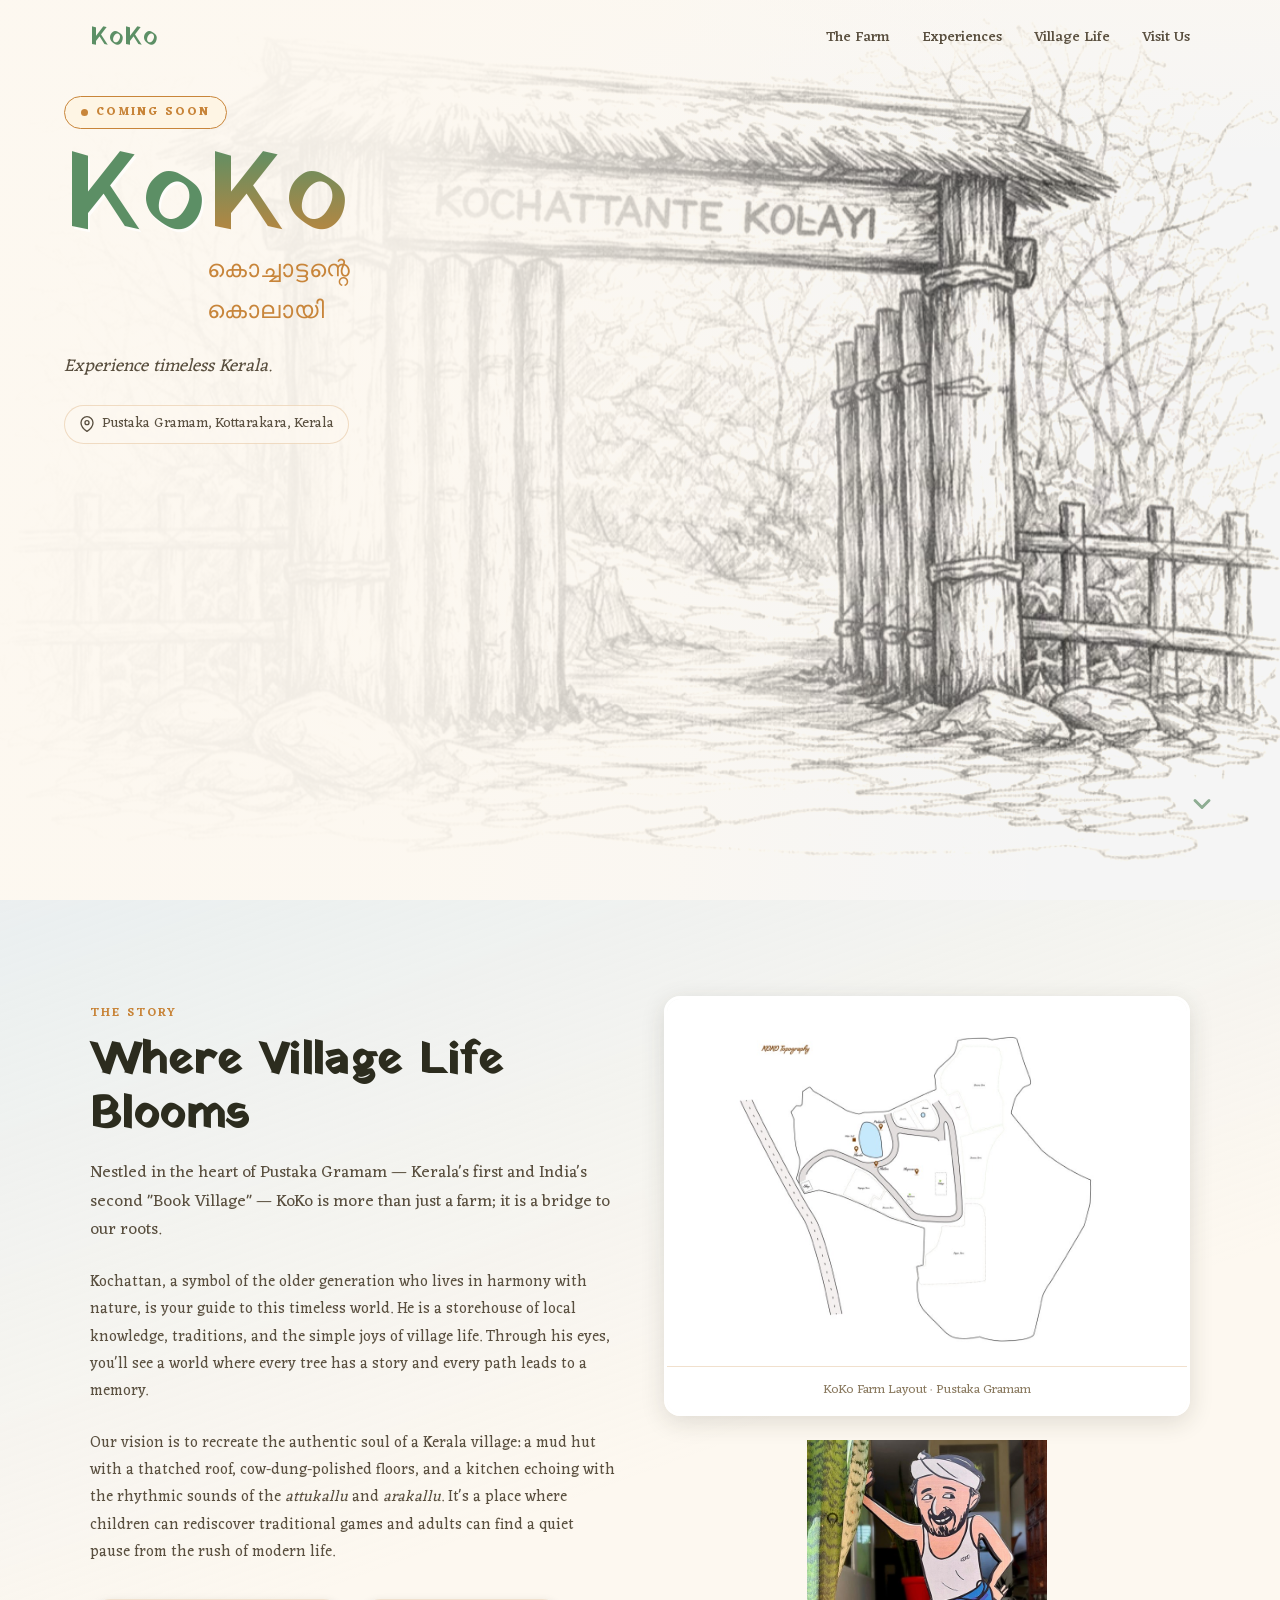
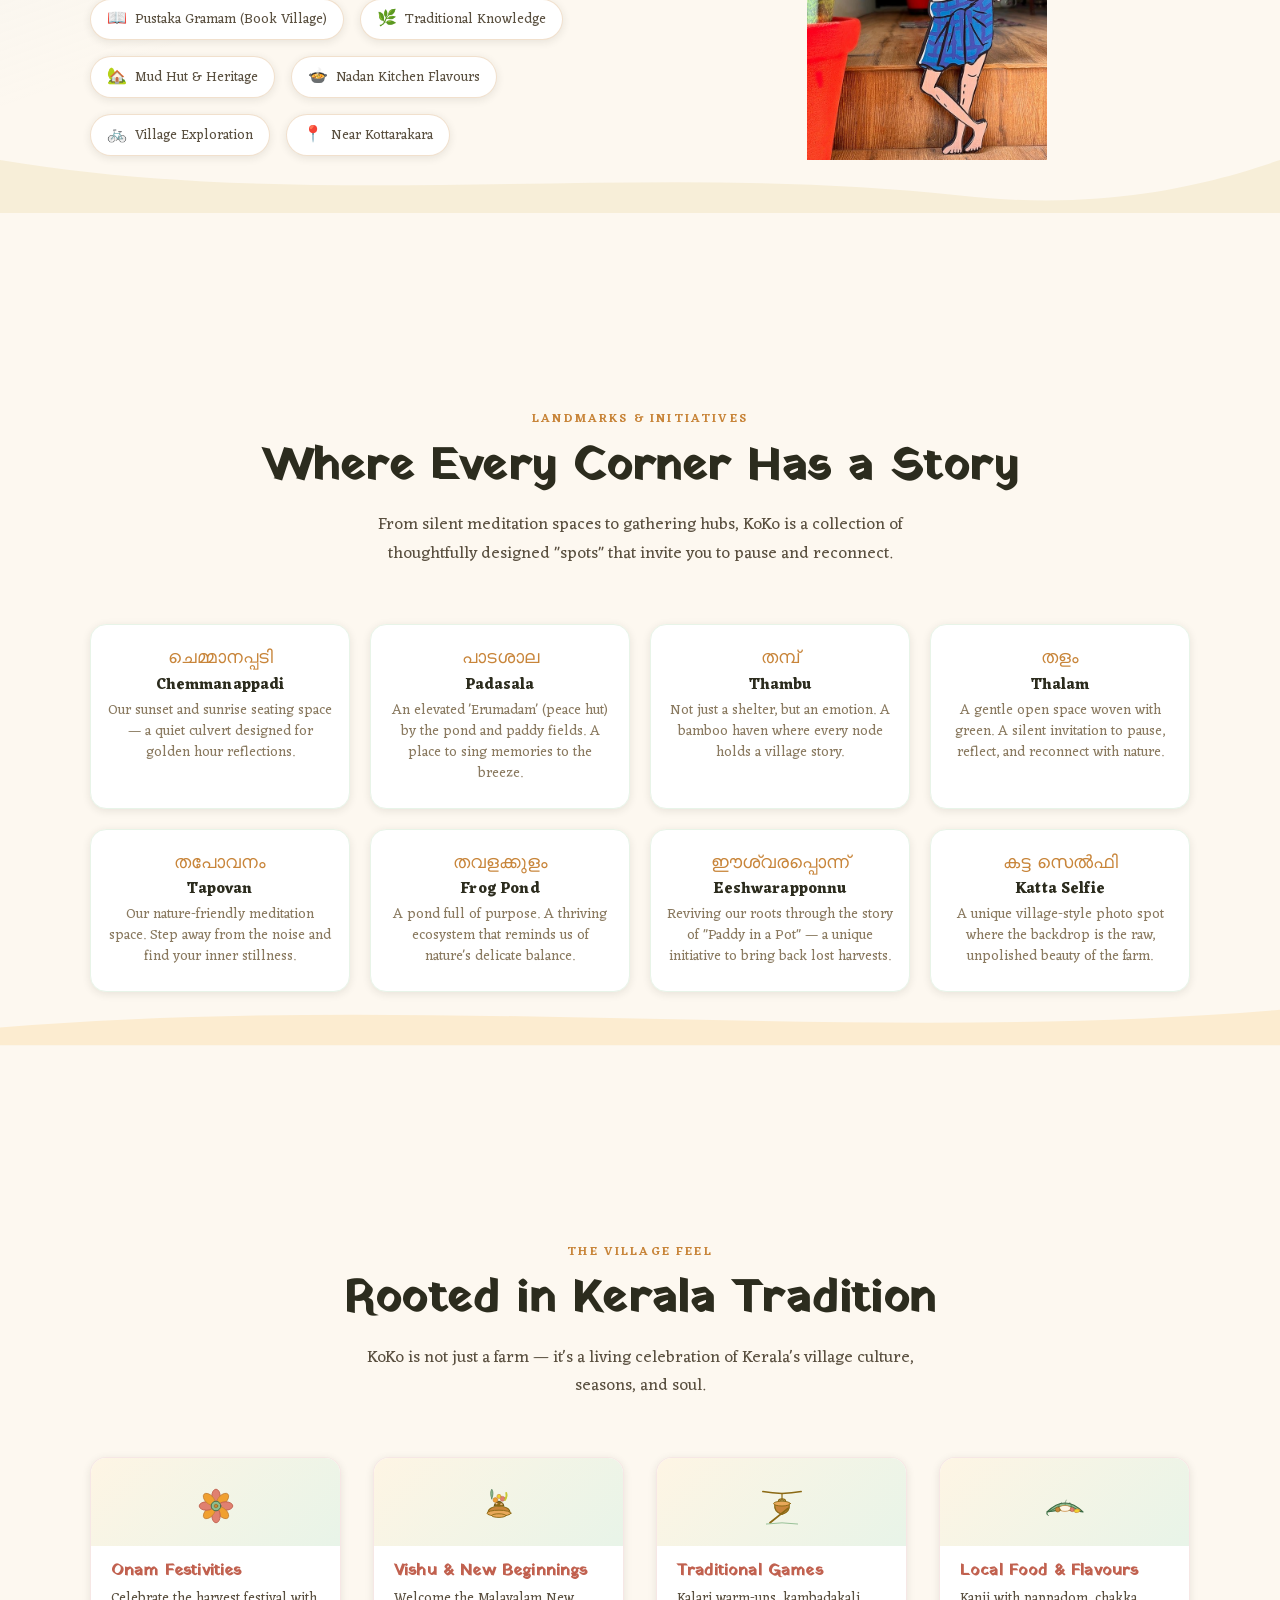
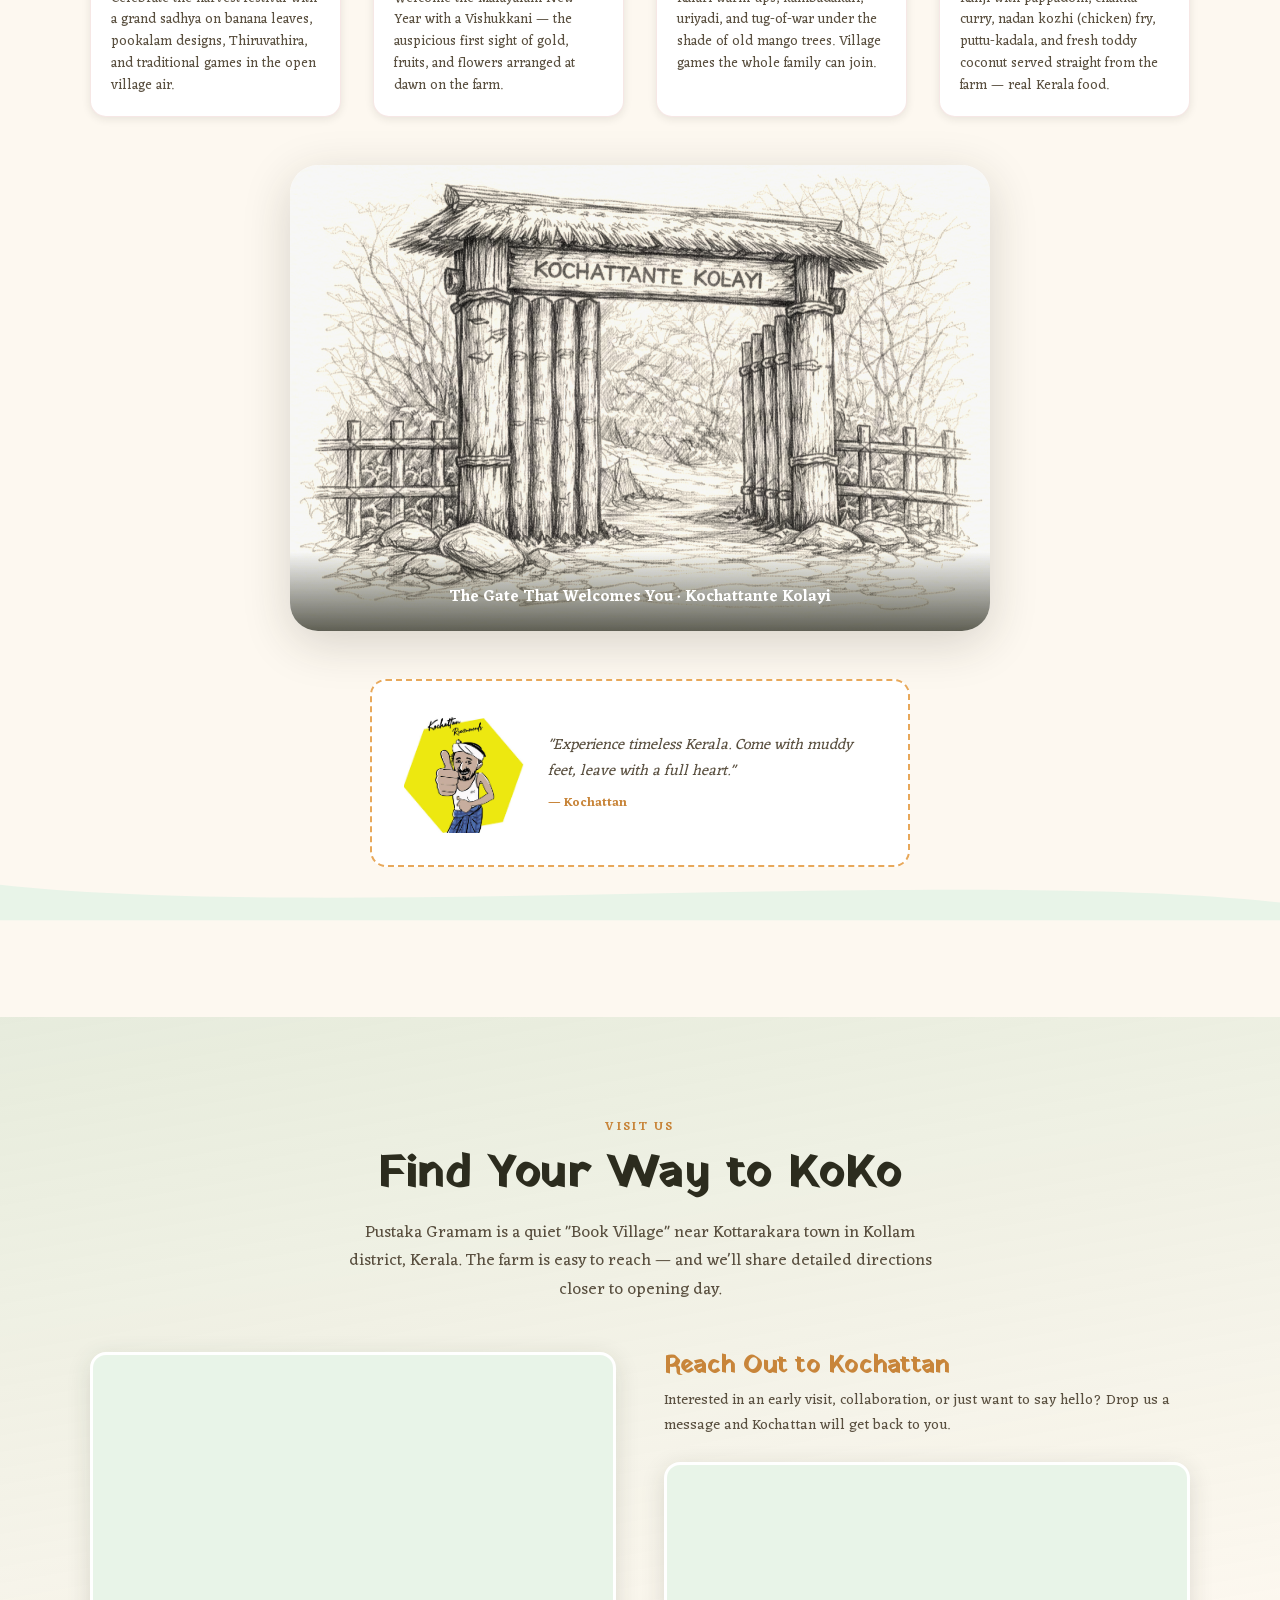
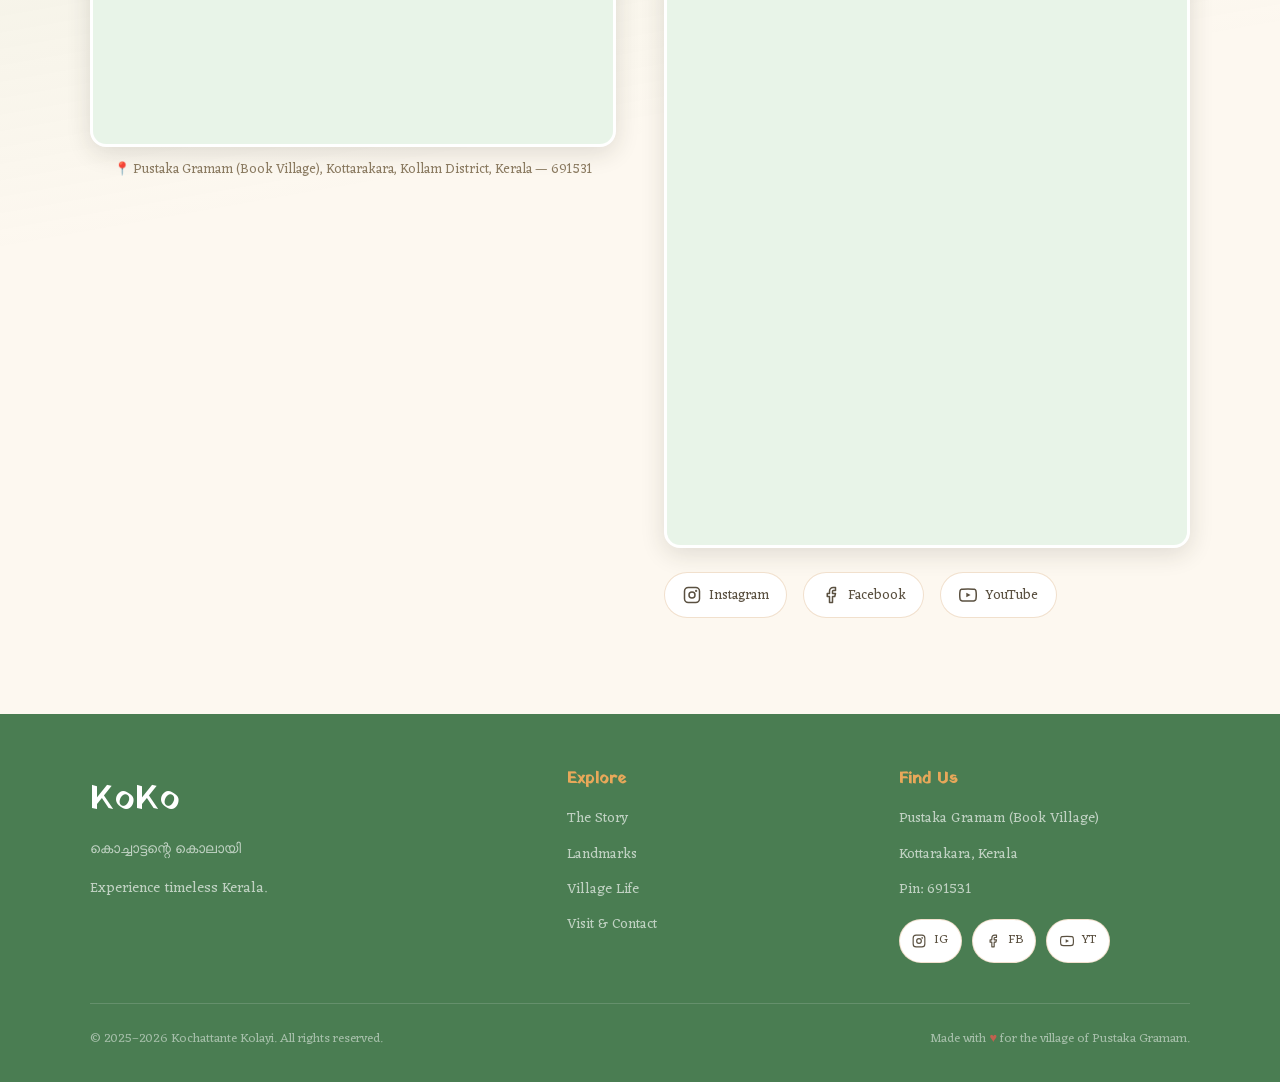
==== index.html @ 9eb01568 "Update site content with new landmarks and storytelling - Add specific 'Spots' section (Chemmanappad" ====
<!DOCTYPE html>
<!--
  ╔══════════════════════════════════════════════════════════════╗
  ║   KOCHATTANTE KOLAYI (KoKo) — Static Website                ║
  ║   Pustaka Gramam, Kottarakara, Kerala                        ║
  ╠══════════════════════════════════════════════════════════════╣
  ║   FREE HOSTING OPTIONS                                       ║
  ║                                                              ║
  ║   1. GitHub Pages (Recommended for static sites)            ║
  ║      → Push to a repo, enable Pages in Settings             ║
  ║      → yourname.github.io/koko                              ║
  ║      → https://pages.github.com                             ║
  ║                                                              ║
  ║   2. Cloudflare Pages (Fastest CDN globally, generous free) ║
  ║      → Drag & drop or connect GitHub repo                   ║
  ║      → https://pages.cloudflare.com                         ║
  ║                                                              ║
  ║   3. Netlify (Easiest drag-and-drop deploy)                  ║
  ║      → Drop folder at app.netlify.com/drop                  ║
  ║      → https://netlify.com                                   ║
  ║                                                              ║
  ║   4. Zoho Sites (No-code management, good for non-tech)     ║
  ║      → https://www.zoho.com/sites                           ║
  ╚══════════════════════════════════════════════════════════════╝
-->
<html lang="en-IN">
<head>
  <meta charset="UTF-8" />
  <meta name="viewport" content="width=device-width, initial-scale=1.0" />
  <meta name="description" content="Experience authentic Kerala village life at KoKo farm in Pustaka Gramam near Kottarakara. Farm-to-table cooking, spice garden tours, cycling trails & cultural evenings. Visit us!" />
  <meta name="keywords" content="KoKo, Kochattante Kolayi, agri-tourism, Kerala, Kottarakara, Pustaka Gramam, village experience, farm tourism" />
  <meta property="og:title" content="KoKo — Kochattante Kolayi | Coming Soon" />
  <meta property="og:description" content="A Kerala village agri-tourism experience opening in Pustaka Gramam, Kottarakara. Where village life blooms." />
  <meta property="og:image" content="https://kochattan.in/img/kochattan-thumpsup.jpeg" />
  <meta property="og:type" content="website" />
  <meta property="og:url" content="https://kochattan.in/" />
  <meta property="og:locale" content="en_IN" />
  <meta property="og:site_name" content="KoKo — Kochattante Kolayi" />
  <meta name="robots" content="index, follow" />
  <meta name="theme-color" content="#3d6b45" />
  <link rel="canonical" href="https://kochattan.in/" />
  <meta name="twitter:card" content="summary_large_image" />
  <meta name="twitter:title" content="KoKo — Kochattante Kolayi | Coming Soon" />
  <meta name="twitter:description" content="A Kerala village agri-tourism experience opening in Pustaka Gramam, Kottarakara. Where village life blooms." />
  <meta name="twitter:image" content="https://kochattan.in/img/kochattan-thumpsup.jpeg" />
  <title>KoKo — Kerala Agritourism & Farm Stay near Kottarakara</title>
  <link rel="stylesheet" href="./css/style.css" />
  <!-- Preload hero background (LCP image) -->
  <link rel="preload" as="image" href="./img/KoKo-entrace.jpeg" fetchpriority="high" />
  <!-- Preconnect for GA4 (early connection to analytics host) -->
  <link rel="preconnect" href="https://www.googletagmanager.com" />
  <link rel="preconnect" href="https://www.google-analytics.com" />
  <!-- DNS prefetch for Google embeds (loaded lazily below fold) -->
  <link rel="dns-prefetch" href="https://www.google.com" />
  <link rel="dns-prefetch" href="https://docs.google.com" />
  <!-- Inline SVG favicon -->
  <link rel="icon" href="data:image/svg+xml,<svg xmlns='http://www.w3.org/2000/svg' viewBox='0 0 100 100'><rect width='100' height='100' rx='20' fill='%233d6b45'/><text y='.9em' font-size='72' x='10' fill='%23fdf8f0' font-family='serif' font-weight='bold'>K</text></svg>" />
  <!-- JSON-LD Structured Data -->
  <script type="application/ld+json">
  {
    "@context": "https://schema.org",
    "@type": "TouristAttraction",
    "name": "KoKo — Kochattante Kolayi",
    "description": "An agri-tourism experience in Pustaka Gramam, near Kottarakara, Kerala. Village walks, farm-to-table cooking, craft workshops, nature trails and seasonal harvests.",
    "url": "https://kochattan.in/",
    "image": "https://kochattan.in/img/kochattan-thumpsup.jpeg",
    "address": {
      "@type": "PostalAddress",
      "addressLocality": "Pustaka Gramam, Kottarakara",
      "addressRegion": "Kerala",
      "postalCode": "691531",
      "addressCountry": "IN"
    },
    "geo": {
      "@type": "GeoCoordinates",
      "latitude": 9.0059,
      "longitude": 76.8582
    },
    "sameAs": [
      "https://www.instagram.com/kochattantekolayi/",
      "https://www.facebook.com/people/Kochattante-Kolayi/61561597810094/",
      "https://www.youtube.com/@kochattantekolayi"
    ]
  }
  </script>
  <!--
    Google Analytics (GA4)
    To activate:
    1. Go to https://analytics.google.com → create account + property for kochattan.in
    2. Admin → Data Streams → Web → copy your Measurement ID (starts with G-)
    3. Replace G-L2GMT0NZ9S below with your actual Measurement ID
  -->
  <script async src="https://www.googletagmanager.com/gtag/js?id=G-L2GMT0NZ9S"></script>
  <script>
    window.dataLayer = window.dataLayer || [];
    function gtag(){dataLayer.push(arguments);}
    gtag('js', new Date());
    gtag('config', 'G-L2GMT0NZ9S');
  </script>
</head>
<body>

  <div id="page-bg" aria-hidden="true"></div>

  <!-- ══════════════════════════════════════════
       NAVIGATION
  ══════════════════════════════════════════ -->
  <nav class="site-nav" id="site-nav" aria-label="Main navigation">
    <div class="container nav-inner">
      <a href="#hero" class="nav-logo" aria-label="KoKo Home">KoKo</a>
      <ul class="nav-links" id="nav-links" role="list">
        <li><a href="#about">The Farm</a></li>
        <li><a href="#expect">Experiences</a></li>
        <li><a href="#village">Village Life</a></li>
        <li><a href="#location">Visit Us</a></li>
      </ul>
      <button class="nav-hamburger" id="nav-hamburger" aria-label="Open navigation menu" aria-expanded="false" aria-controls="nav-links">
        <span></span><span></span><span></span>
      </button>
    </div>
  </nav>

  <main>

  <!-- ══════════════════════════════════════════
       1. HERO
  ══════════════════════════════════════════ -->
  <section class="hero" id="hero" data-bg="#fdf8f0" aria-label="Hero">

    <!-- Full-bleed gate background -->
    <div class="hero-gate-bg" role="presentation" aria-hidden="true"></div>

    <!-- Left-side cream wash — text zone -->
    <div class="hero-vignette" role="presentation" aria-hidden="true"></div>

    <!-- Text overlay — top-left -->
    <div class="hero-overlay-content">
      <div class="hero-badge">
        <span class="hero-badge-dot" aria-hidden="true"></span>
        Coming Soon
      </div>
      <!-- Typographic lockup: "Ko" | "Ko" stacked above "Kochattante Kolayi" -->
      <h1 class="sr-only">KoKo — Kochattante Kolayi</h1>
      <div class="hero-koko-lockup" aria-hidden="true">
        <span class="ko-a">Ko</span>
        <div class="ko-b-wrap">
          <span class="ko-b">Ko</span>
          <span class="hero-koko-full" lang="ml">കൊച്ചാട്ടന്റെ കൊലായി</span>
        </div>
      </div>
      <p class="hero-tagline-en">Experience timeless Kerala.</p>
      <div class="hero-location">
        <svg width="16" height="16" viewBox="0 0 24 24" fill="none" stroke="currentColor" stroke-width="2" stroke-linecap="round" stroke-linejoin="round" aria-hidden="true">
          <path d="M21 10c0 7-9 13-9 13s-9-6-9-13a9 9 0 0 1 18 0z"/>
          <circle cx="12" cy="10" r="3"/>
        </svg>
        Pustaka Gramam, Kottarakara, Kerala
      </div>
    </div>

    <!-- Scroll hint chevron -->
    <div class="hero-scroll-hint" aria-hidden="true">
      <svg width="28" height="28" viewBox="0 0 24 24" fill="none" stroke="currentColor" stroke-width="2.5" stroke-linecap="round" stroke-linejoin="round">
        <polyline points="6 9 12 15 18 9"/>
      </svg>
    </div>

    <!-- Wavy divider -->
    <div class="wavy-divider" aria-hidden="true">
      <svg viewBox="0 0 1440 60" xmlns="http://www.w3.org/2000/svg" preserveAspectRatio="none">
        <path d="M0,30 C240,60 480,0 720,30 C960,60 1200,0 1440,30 L1440,60 L0,60 Z" fill="#c8dff0"/>
      </svg>
    </div>
  </section>

  <!-- ══════════════════════════════════════════
       2. ABOUT THE FARM
  ══════════════════════════════════════════ -->
  <section class="about" id="about" data-bg="#c8dff0" aria-label="About the Farm">
    <div class="container">
      <div class="grid-2">

        <!-- Text column -->
        <div class="about-text reveal">
          <span class="section-label">The Story</span>
          <h2 class="section-title">Where Village Life Blooms</h2>
          <p class="section-subtitle">
            Nestled in the heart of Pustaka Gramam — Kerala's first and India's second "Book Village" — KoKo is more than just a farm; it is a bridge to our roots.
          </p>
          <p class="about-body-text">
            Kochattan, a symbol of the older generation who lives in harmony with nature, is your guide to this timeless world. He is a storehouse of local knowledge, traditions, and the simple joys of village life. Through his eyes, you'll see a world where every tree has a story and every path leads to a memory.
          </p>
          <p class="about-body-text">
            Our vision is to recreate the authentic soul of a Kerala village: a mud hut with a thatched roof, cow-dung-polished floors, and a kitchen echoing with the rhythmic sounds of the <em>attukallu</em> and <em>arakallu</em>. It's a place where children can rediscover traditional games and adults can find a quiet pause from the rush of modern life.
          </p>

          <div class="about-facts">
            <div class="fact-chip"><span>📖</span> Pustaka Gramam (Book Village)</div>
            <div class="fact-chip"><span>🌿</span> Traditional Knowledge</div>
            <div class="fact-chip"><span>🏡</span> Mud Hut & Heritage</div>
            <div class="fact-chip"><span>🍲</span> Nadan Kitchen Flavours</div>
            <div class="fact-chip"><span>🚲</span> Village Exploration</div>
            <div class="fact-chip"><span>📍</span> Near Kottarakara</div>
          </div>
        </div>

        <!-- Visuals column -->
        <div class="about-visuals reveal">
          <div class="about-map-card">
            <img
              src="./img/KoKo-Topography.jpeg"
              alt="KoKo farm topography map showing the layout of Padavela pond, banana farms, papaya farm, pepper farm, cottage, and other features."
              loading="lazy"
              width="600"
              height="424"
            />
            <div class="about-map-caption">KoKo Farm Layout · Pustaka Gramam</div>
          </div>
          <div class="about-mascot-lean">
            <img
              src="./img/kochattan.jpg"
              alt="Kochattan — our friendly village elder mascot — standing casually, wearing a blue checked lungi and white banian with a thorthu tied on his head."
              loading="lazy"
              width="600"
              height="800"
            />
          </div>
        </div>

      </div>
    </div>

    <div class="wavy-divider" aria-hidden="true">
      <svg viewBox="0 0 1440 60" xmlns="http://www.w3.org/2000/svg" preserveAspectRatio="none">
        <path d="M0,0 C360,60 720,0 1080,40 C1260,60 1380,20 1440,0 L1440,60 L0,60 Z" fill="#f7eed8"/>
      </svg>
    </div>
  </section>

  <!-- ══════════════════════════════════════════
       3. THE SPOTS & SOUL OF KoKo
  ══════════════════════════════════════════ -->
  <section class="expect" id="expect" data-bg="#f7eed8" aria-label="The Spots & Soul of KoKo">
    <div class="container">
      <div class="expect-header reveal">
        <span class="section-label">Landmarks & Initiatives</span>
        <h2 class="section-title">Where Every Corner Has a Story</h2>
        <p class="section-subtitle">
          From silent meditation spaces to gathering hubs, KoKo is a collection of thoughtfully designed "spots" that invite you to pause and reconnect.
        </p>
      </div>

      <div class="icon-grid">

        <!-- 1. Chemmanappadi -->
        <div class="icon-card reveal">
          <div class="spot-ml-title" lang="ml">ചെമ്മാനപ്പടി</div>
          <h3>Chemmanappadi</h3>
          <p>Our sunset and sunrise seating space — a quiet culvert designed for golden hour reflections.</p>
        </div>

        <!-- 2. Padasala -->
        <div class="icon-card reveal">
          <div class="spot-ml-title" lang="ml">പാടശാല</div>
          <h3>Padasala</h3>
          <p>An elevated 'Erumadam' (peace hut) by the pond and paddy fields. A place to sing memories to the breeze.</p>
        </div>

        <!-- 3. Thambu -->
        <div class="icon-card reveal">
          <div class="spot-ml-title" lang="ml">തമ്പ്</div>
          <h3>Thambu</h3>
          <p>Not just a shelter, but an emotion. A bamboo haven where every node holds a village story.</p>
        </div>

        <!-- 4. Thalam -->
        <div class="icon-card reveal">
          <div class="spot-ml-title" lang="ml">തളം</div>
          <h3>Thalam</h3>
          <p>A gentle open space woven with green. A silent invitation to pause, reflect, and reconnect with nature.</p>
        </div>

        <!-- 5. Tapovan -->
        <div class="icon-card reveal">
          <div class="spot-ml-title" lang="ml">തപോവനം</div>
          <h3>Tapovan</h3>
          <p>Our nature-friendly meditation space. Step away from the noise and find your inner stillness.</p>
        </div>

        <!-- 6. Frog Pond -->
        <div class="icon-card reveal">
          <div class="spot-ml-title" lang="ml">തവളക്കുളം</div>
          <h3>Frog Pond</h3>
          <p>A pond full of purpose. A thriving ecosystem that reminds us of nature's delicate balance.</p>
        </div>

        <!-- 7. Eeshwarapponnu -->
        <div class="icon-card reveal">
          <div class="spot-ml-title" lang="ml">ഈശ്വരപ്പൊന്ന്</div>
          <h3>Eeshwarapponnu</h3>
          <p>Reviving our roots through the story of "Paddy in a Pot" — a unique initiative to bring back lost harvests.</p>
        </div>

        <!-- 8. Katta Selfie -->
        <div class="icon-card reveal">
          <div class="spot-ml-title" lang="ml">കട്ട സെൽഫി</div>
          <h3>Katta Selfie</h3>
          <p>A unique village-style photo spot where the backdrop is the raw, unpolished beauty of the farm.</p>
        </div>

      </div><!-- /icon-grid -->
    </div>

    <div class="wavy-divider" aria-hidden="true">
      <svg viewBox="0 0 1440 60" xmlns="http://www.w3.org/2000/svg" preserveAspectRatio="none">
        <path d="M0,40 C480,0 960,60 1440,20 L1440,60 L0,60 Z" fill="#fcecd0"/>
      </svg>
    </div>
  </section>

  <!-- ══════════════════════════════════════════
       4. THE VILLAGE FEEL
  ══════════════════════════════════════════ -->
  <section class="village" id="village" data-bg="#fcecd0" aria-label="The Village Feel">
    <div class="container">
      <div class="village-header reveal">
        <span class="section-label">The Village Feel</span>
        <h2 class="section-title">Rooted in Kerala Tradition</h2>
        <p class="section-subtitle">
          KoKo is not just a farm — it's a living celebration of Kerala's village culture, seasons, and soul.
        </p>
      </div>

      <!-- Cultural cards grid -->
      <div class="village-grid">

        <div class="village-card reveal">
          <div class="village-card-icon" aria-hidden="true">
            <svg viewBox="0 0 80 80" xmlns="http://www.w3.org/2000/svg" aria-hidden="true">
              <!-- Pookalam flower rangoli -->
              <g stroke-linecap="round" stroke-linejoin="round" fill="none">
                <!-- Outer petals -->
                <ellipse cx="40" cy="24" rx="7" ry="12" fill="#e08070" stroke="#c1614f" stroke-width="1.5" transform="rotate(0 40 40)"/>
                <ellipse cx="40" cy="24" rx="7" ry="12" fill="#f0a030" stroke="#c8853a" stroke-width="1.5" transform="rotate(45 40 40)"/>
                <ellipse cx="40" cy="24" rx="7" ry="12" fill="#e08070" stroke="#c1614f" stroke-width="1.5" transform="rotate(90 40 40)"/>
                <ellipse cx="40" cy="24" rx="7" ry="12" fill="#f0a030" stroke="#c8853a" stroke-width="1.5" transform="rotate(135 40 40)"/>
                <ellipse cx="40" cy="24" rx="7" ry="12" fill="#e08070" stroke="#c1614f" stroke-width="1.5" transform="rotate(180 40 40)"/>
                <ellipse cx="40" cy="24" rx="7" ry="12" fill="#f0a030" stroke="#c8853a" stroke-width="1.5" transform="rotate(225 40 40)"/>
                <ellipse cx="40" cy="24" rx="7" ry="12" fill="#e08070" stroke="#c1614f" stroke-width="1.5" transform="rotate(270 40 40)"/>
                <ellipse cx="40" cy="24" rx="7" ry="12" fill="#f0a030" stroke="#c8853a" stroke-width="1.5" transform="rotate(315 40 40)"/>
                <!-- Inner ring -->
                <circle cx="40" cy="40" r="8" fill="#8fbc8f" stroke="#3d6b45" stroke-width="1.5"/>
                <!-- Centre -->
                <circle cx="40" cy="40" r="3" fill="#c8853a" stroke="#8b6914" stroke-width="1"/>
              </g>
            </svg>
          </div>
          <div class="village-card-body">
            <h3>Onam Festivities</h3>
            <p>Celebrate the harvest festival with a grand sadhya on banana leaves, pookalam designs, Thiruvathira, and traditional games in the open village air.</p>
          </div>
        </div>

        <div class="village-card reveal">
          <div class="village-card-icon" aria-hidden="true">
            <svg viewBox="0 0 80 80" xmlns="http://www.w3.org/2000/svg" aria-hidden="true">
              <!-- Kani vessel with fruits and flowers -->
              <g stroke-linecap="round" stroke-linejoin="round">
                <!-- Vessel body (uruli) -->
                <path d="M22 52 Q20 42 40 40 Q60 42 58 52 Z" fill="#c8853a" stroke="#8b6914" stroke-width="2"/>
                <ellipse cx="40" cy="52" rx="20" ry="5" fill="#e8a85a" stroke="#8b6914" stroke-width="1.5"/>
                <!-- Coconut half -->
                <path d="M32 40 Q32 34 40 32 Q48 34 48 40" fill="#8b6914" stroke="#5a4510" stroke-width="1.5"/>
                <!-- Flowers -->
                <circle cx="34" cy="30" r="4" fill="#f0a030" stroke="#c8853a" stroke-width="1"/>
                <circle cx="46" cy="28" r="4" fill="#e08070" stroke="#c1614f" stroke-width="1"/>
                <circle cx="40" cy="24" r="3.5" fill="#f0d030" stroke="#c8853a" stroke-width="1"/>
                <!-- Rice grains -->
                <ellipse cx="36" cy="36" rx="2" ry="1" fill="#fef5e4" stroke="#c8853a" stroke-width="0.8"/>
                <ellipse cx="44" cy="37" rx="2" ry="1" fill="#fef5e4" stroke="#c8853a" stroke-width="0.8"/>
                <!-- Banana -->
                <path d="M50 30 Q54 24 52 18" fill="none" stroke="#c8c832" stroke-width="3" stroke-linecap="round"/>
                <!-- Leaf behind -->
                <path d="M28 28 Q24 18 28 12 Q32 18 28 28Z" fill="#8fbc8f" stroke="#3d6b45" stroke-width="1"/>
                <!-- Base -->
                <ellipse cx="40" cy="56" rx="12" ry="3" fill="#e8a85a" stroke="#8b6914" stroke-width="1.5"/>
              </g>
            </svg>
          </div>
          <div class="village-card-body">
            <h3>Vishu & New Beginnings</h3>
            <p>Welcome the Malayalam New Year with a Vishukkani — the auspicious first sight of gold, fruits, and flowers arranged at dawn on the farm.</p>
          </div>
        </div>

        <div class="village-card reveal">
          <div class="village-card-icon" aria-hidden="true">
            <svg viewBox="0 0 80 80" xmlns="http://www.w3.org/2000/svg" aria-hidden="true">
              <!-- Uriyadi pot on rope -->
              <g stroke-linecap="round" stroke-linejoin="round">
                <!-- Rope across top -->
                <path d="M8 16 Q40 22 72 16" fill="none" stroke="#8b6914" stroke-width="2.5"/>
                <!-- Rope hanging down -->
                <line x1="40" y1="19" x2="40" y2="30" stroke="#8b6914" stroke-width="2"/>
                <!-- Pot body -->
                <path d="M28 36 Q26 50 40 54 Q54 50 52 36 Z" fill="#c8853a" stroke="#8b6914" stroke-width="2"/>
                <!-- Pot rim -->
                <ellipse cx="40" cy="36" rx="14" ry="4" fill="#e8a85a" stroke="#8b6914" stroke-width="1.5"/>
                <!-- Pot neck -->
                <path d="M34 32 Q34 28 40 28 Q46 28 46 32" fill="none" stroke="#8b6914" stroke-width="2"/>
                <!-- Rope ties to pot -->
                <path d="M40 30 L34 32" stroke="#8b6914" stroke-width="1.5" fill="none"/>
                <path d="M40 30 L46 32" stroke="#8b6914" stroke-width="1.5" fill="none"/>
                <!-- Stick -->
                <line x1="20" y1="68" x2="50" y2="44" stroke="#8b6914" stroke-width="3"/>
                <!-- Ground -->
                <path d="M14 70 Q40 66 66 70" stroke="#8fbc8f" stroke-width="1.5" fill="none"/>
              </g>
            </svg>
          </div>
          <div class="village-card-body">
            <h3>Traditional Games</h3>
            <p>Kalari warm-ups, kambadakali, uriyadi, and tug-of-war under the shade of old mango trees. Village games the whole family can join.</p>
          </div>
        </div>

        <div class="village-card reveal">
          <div class="village-card-icon" aria-hidden="true">
            <svg viewBox="0 0 80 80" xmlns="http://www.w3.org/2000/svg" aria-hidden="true">
              <!-- Banana leaf with rice -->
              <g stroke-linecap="round" stroke-linejoin="round">
                <!-- Banana leaf -->
                <path d="M10 50 Q40 20 70 50 Q40 44 10 50Z" fill="#8fbc8f" stroke="#3d6b45" stroke-width="2"/>
                <!-- Leaf midrib -->
                <path d="M14 49 Q40 30 66 49" fill="none" stroke="#3d6b45" stroke-width="1.5"/>
                <!-- Leaf veins -->
                <path d="M28 44 Q30 36 34 34" fill="none" stroke="#3d6b45" stroke-width="0.8"/>
                <path d="M40 40 Q40 32 42 30" fill="none" stroke="#3d6b45" stroke-width="0.8"/>
                <path d="M52 44 Q50 36 48 34" fill="none" stroke="#3d6b45" stroke-width="0.8"/>
                <!-- Rice mound -->
                <ellipse cx="40" cy="44" rx="10" ry="5" fill="#fef5e4" stroke="#c8853a" stroke-width="1.2"/>
                <!-- Curry dollop left -->
                <circle cx="28" cy="46" r="4" fill="#c8853a" stroke="#8b6914" stroke-width="1"/>
                <!-- Curry dollop right -->
                <circle cx="52" cy="46" r="3.5" fill="#e08070" stroke="#c1614f" stroke-width="1"/>
                <!-- Papad -->
                <ellipse cx="60" cy="48" rx="5" ry="3" fill="#f0d030" stroke="#c8853a" stroke-width="1" transform="rotate(-10 60 48)"/>
                <!-- Leaf tip fold -->
                <path d="M10 50 Q8 54 12 56" fill="#8fbc8f" stroke="#3d6b45" stroke-width="1.5"/>
              </g>
            </svg>
          </div>
          <div class="village-card-body">
            <h3>Local Food & Flavours</h3>
            <p>Kanji with pappadom, chakka curry, nadan kozhi (chicken) fry, puttu-kadala, and fresh toddy coconut served straight from the farm — real Kerala food.</p>
          </div>
        </div>

      </div><!-- /village-grid -->

      <!-- Entrance gate image -->
      <div class="village-entrance reveal">
        <img
          src="./img/KoKo-entrace.jpeg"
          alt="A beautiful pencil sketch of the KoKo farm entrance gate — rustic wooden posts with a thatched roof and the name 'KOCHATTANTE KOLAYI' carved on a wooden board."
          loading="lazy"
          width="700"
          height="467"
        />
        <div class="village-entrance-caption">
          The Gate That Welcomes You · Kochattante Kolayi
        </div>
      </div>

      <!-- Kochattan quote -->
      <div class="village-kochattan reveal">
        <img
          src="./img/kochattan-thumpsup.jpeg"
          alt="Kochattan giving thumbs up"
          loading="lazy"
          width="554"
          height="554"
        />
        <blockquote>
          "Experience timeless Kerala. Come with muddy feet, leave with a full heart."
          <cite>— Kochattan</cite>
        </blockquote>
      </div>

    </div>

    <div class="wavy-divider" aria-hidden="true">
      <svg viewBox="0 0 1440 60" xmlns="http://www.w3.org/2000/svg" preserveAspectRatio="none">
        <path d="M0,20 C360,60 1080,0 1440,40 L1440,60 L0,60 Z" fill="#e8f4e8"/>
      </svg>
    </div>
  </section>

  <!-- ══════════════════════════════════════════
       5. LOCATION & CONTACT
  ══════════════════════════════════════════ -->
  <section class="location" id="location" data-bg="#e8f4e8" aria-label="Location and Contact">
    <div class="container">
      <div class="text-center reveal location-header">
        <span class="section-label">Visit Us</span>
        <h2 class="section-title">Find Your Way to KoKo</h2>
        <p class="section-subtitle">
          Pustaka Gramam is a quiet "Book Village" near Kottarakara town in Kollam district,
          Kerala. The farm is easy to reach — and we'll share detailed directions closer
          to opening day.
        </p>
      </div>

      <div class="location-inner">

        <!-- Map -->
        <div class="reveal">
          <div class="map-container">
            <iframe
              title="KoKo location — Pustaka Gramam, Kottarakara, Kerala"
              src="https://www.google.com/maps/embed?pb=!1m18!1m12!1m3!1d63066.14427657716!2d76.85821193026123!3d9.005893!2m3!1f0!2f0!3f0!3m2!1i1024!2i768!4f13.1!3m3!1m2!1s0x3b0602f5faad8b89%3A0xaf91dd0d46e45b3c!2sKottarakara%2C%20Kerala%20691531!5e0!3m2!1sen!2sin!4v1708900000000!5m2!1sen!2sin"
              allowfullscreen=""
              loading="lazy"
              referrerpolicy="no-referrer-when-downgrade"
            ></iframe>
          </div>
          <p class="map-caption">
            📍 Pustaka Gramam (Book Village), Kottarakara, Kollam District, Kerala — 691531
          </p>
        </div>

        <!-- Google Form -->
        <div class="reveal">
          <h3 class="contact-heading">
            Reach Out to Kochattan
          </h3>
          <p class="contact-subtext">
            Interested in an early visit, collaboration, or just want to say hello?
            Drop us a message and Kochattan will get back to you.
          </p>

          <div class="gform-container">
            <iframe
              src="https://docs.google.com/forms/d/e/1FAIpQLScmggXiKogkAg6PDL9YXua9cia2uL98CB14rxYbE_U9YDeUAA/viewform?embedded=true"
              title="Reach Out to Kochattan — KoKo contact form"
              frameborder="0"
              marginheight="0"
              marginwidth="0"
              loading="lazy"
            >Loading…</iframe>
          </div>

          <!-- Social links -->
          <div class="social-links">
            <a href="https://www.instagram.com/kochattantekolayi/" class="social-link" aria-label="KoKo on Instagram" rel="noopener noreferrer" target="_blank">
              <!-- Instagram icon -->
              <svg width="18" height="18" viewBox="0 0 24 24" fill="none" stroke="currentColor" stroke-width="2" stroke-linecap="round" stroke-linejoin="round" aria-hidden="true">
                <rect x="2" y="2" width="20" height="20" rx="5" ry="5"/>
                <circle cx="12" cy="12" r="4"/>
                <circle cx="17.5" cy="6.5" r="0.5" fill="currentColor"/>
              </svg>
              Instagram
            </a>
            <a href="https://www.facebook.com/people/Kochattante-Kolayi/61561597810094/" class="social-link" aria-label="KoKo on Facebook" rel="noopener noreferrer" target="_blank">
              <!-- Facebook icon -->
              <svg width="18" height="18" viewBox="0 0 24 24" fill="none" stroke="currentColor" stroke-width="2" stroke-linecap="round" stroke-linejoin="round" aria-hidden="true">
                <path d="M18 2h-3a5 5 0 0 0-5 5v3H7v4h3v8h4v-8h3l1-4h-4V7a1 1 0 0 1 1-1h3z"/>
              </svg>
              Facebook
            </a>
            <a href="https://www.youtube.com/@kochattantekolayi" class="social-link" aria-label="KoKo on YouTube" rel="noopener noreferrer" target="_blank">
              <!-- YouTube icon -->
              <svg width="18" height="18" viewBox="0 0 24 24" fill="none" stroke="currentColor" stroke-width="2" stroke-linecap="round" stroke-linejoin="round" aria-hidden="true">
                <path d="M22.54 6.42a2.78 2.78 0 0 0-1.95-1.96C18.88 4 12 4 12 4s-6.88 0-8.59.46A2.78 2.78 0 0 0 1.46 6.42 29 29 0 0 0 1 12a29 29 0 0 0 .46 5.58 2.78 2.78 0 0 0 1.95 1.96C5.12 20 12 20 12 20s6.88 0 8.59-.46a2.78 2.78 0 0 0 1.96-1.96A29 29 0 0 0 23 12a29 29 0 0 0-.46-5.58z"/>
                <polygon points="9.75 15.02 15.5 12 9.75 8.98 9.75 15.02" fill="currentColor" stroke="none"/>
              </svg>
              YouTube
            </a>
          </div>

        </div>

      </div>
    </div>
  </section>

  </main>

  <!-- ══════════════════════════════════════════
       6. FOOTER
  ══════════════════════════════════════════ -->
  <footer class="footer" role="contentinfo">
    <div class="container">
      <div class="footer-inner">

        <div class="footer-brand">
          <div class="footer-logo">KoKo</div>
          <p class="footer-subtitle" lang="ml">കൊച്ചാട്ടന്റെ കൊലായി</p>
          <p>
            Experience timeless Kerala.
          </p>
        </div>

        <div class="footer-col">
          <h4>Explore</h4>
          <ul>
            <li><a href="#about">The Story</a></li>
            <li><a href="#expect">Landmarks</a></li>
            <li><a href="#village">Village Life</a></li>
            <li><a href="#location">Visit &amp; Contact</a></li>
          </ul>
        </div>

        <div class="footer-col">
          <h4>Find Us</h4>
          <ul>
            <li><a href="#location">Pustaka Gramam (Book Village)</a></li>
            <li><a href="#location">Kottarakara, Kerala</a></li>
            <li><a href="#location">Pin: 691531</a></li>
          </ul>
          <div class="social-links footer-social">
            <a href="https://www.instagram.com/kochattantekolayi/" class="social-link social-link-sm" aria-label="KoKo on Instagram" rel="noopener noreferrer" target="_blank">
              <svg width="14" height="14" viewBox="0 0 24 24" fill="none" stroke="currentColor" stroke-width="2" stroke-linecap="round" stroke-linejoin="round" aria-hidden="true"><rect x="2" y="2" width="20" height="20" rx="5" ry="5"/><circle cx="12" cy="12" r="4"/><circle cx="17.5" cy="6.5" r="0.5" fill="currentColor"/></svg>
              IG
            </a>
            <a href="https://www.facebook.com/people/Kochattante-Kolayi/61561597810094/" class="social-link social-link-sm" aria-label="KoKo on Facebook" rel="noopener noreferrer" target="_blank">
              <svg width="14" height="14" viewBox="0 0 24 24" fill="none" stroke="currentColor" stroke-width="2" stroke-linecap="round" stroke-linejoin="round" aria-hidden="true"><path d="M18 2h-3a5 5 0 0 0-5 5v3H7v4h3v8h4v-8h3l1-4h-4V7a1 1 0 0 1 1-1h3z"/></svg>
              FB
            </a>
            <a href="https://www.youtube.com/@kochattantekolayi" class="social-link social-link-sm" aria-label="KoKo on YouTube" rel="noopener noreferrer" target="_blank">
              <svg width="14" height="14" viewBox="0 0 24 24" fill="none" stroke="currentColor" stroke-width="2" stroke-linecap="round" stroke-linejoin="round" aria-hidden="true"><path d="M22.54 6.42a2.78 2.78 0 0 0-1.95-1.96C18.88 4 12 4 12 4s-6.88 0-8.59.46A2.78 2.78 0 0 0 1.46 6.42 29 29 0 0 0 1 12a29 29 0 0 0 .46 5.58 2.78 2.78 0 0 0 1.95 1.96C5.12 20 12 20 12 20s6.88 0 8.59-.46a2.78 2.78 0 0 0 1.96-1.96A29 29 0 0 0 23 12a29 29 0 0 0-.46-5.58z"/><polygon points="9.75 15.02 15.5 12 9.75 8.98 9.75 15.02" fill="currentColor" stroke="none"/></svg>
              YT
            </a>
          </div>
        </div>

      </div>

      <div class="footer-bottom">
        <p>© 2025–2026 Kochattante Kolayi. All rights reserved.</p>
        <p>Made with <span class="heart" aria-label="love">♥</span> for the village of Pustaka Gramam.</p>
      </div>
    </div>
  </footer>

  <script src="./js/main.js"></script>
</body>
</html>
---- css/style.css ----
/* ============================================================
   KoKo — Kochattante Kolayi | Main Stylesheet
   Agri-tourism, Pustaka Gramam, Kottarakara, Kerala
   ============================================================ */

/* ── Local Fonts (@font-face) ── */

/* Yatra One — Latin Extended */
@font-face {
  font-family: 'Yatra One';
  font-style: normal;
  font-weight: 400;
  font-display: swap;
  src: url('../fonts/yatra-one-latin-ext.woff2') format('woff2');
  unicode-range: U+0100-02BA, U+02BD-02C5, U+02C7-02CC, U+02CE-02D7,
    U+02DD-02FF, U+0304, U+0308, U+0329, U+1D00-1DBF, U+1E00-1E9F,
    U+1EF2-1EFF, U+2020, U+20A0-20AB, U+20AD-20C0, U+2113,
    U+2C60-2C7F, U+A720-A7FF;
}

/* Yatra One — Latin */
@font-face {
  font-family: 'Yatra One';
  font-style: normal;
  font-weight: 400;
  font-display: swap;
  src: url('../fonts/yatra-one-latin.woff2') format('woff2');
  unicode-range: U+0000-00FF, U+0131, U+0152-0153, U+02BB-02BC, U+02C6,
    U+02DA, U+02DC, U+0304, U+0308, U+0329, U+2000-206F, U+20AC,
    U+2122, U+2191, U+2193, U+2212, U+2215, U+FEFF, U+FFFD;
}

/* Eczar — Latin Extended (variable: 400–700) */
@font-face {
  font-family: 'Eczar';
  font-style: normal;
  font-weight: 400 700;
  font-display: swap;
  src: url('../fonts/eczar-latin-ext.woff2') format('woff2');
  unicode-range: U+0100-02BA, U+02BD-02C5, U+02C7-02CC, U+02CE-02D7,
    U+02DD-02FF, U+0304, U+0308, U+0329, U+1D00-1DBF, U+1E00-1E9F,
    U+1EF2-1EFF, U+2020, U+20A0-20AB, U+20AD-20C0, U+2113,
    U+2C60-2C7F, U+A720-A7FF;
}

/* Eczar — Latin (variable: 400–700) */
@font-face {
  font-family: 'Eczar';
  font-style: normal;
  font-weight: 400 700;
  font-display: swap;
  src: url('../fonts/eczar-latin.woff2') format('woff2');
  unicode-range: U+0000-00FF, U+0131, U+0152-0153, U+02BB-02BC, U+02C6,
    U+02DA, U+02DC, U+0304, U+0308, U+0329, U+2000-206F, U+20AC,
    U+2122, U+2191, U+2193, U+2212, U+2215, U+FEFF, U+FFFD;
}

/* ── CSS Custom Properties ── */
:root {
  --sage:         #8fbc8f;
  --sage-light:   #b8d4b8;
  --sage-pale:    #e8f4e8;
  --sage-dark:    #4a7d52;
  --sky:          #c8dff0;
  --sky-dark:     #7aaed0;
  --ochre:        #c8853a;
  --ochre-light:  #e8a85a;
  --terracotta:   #c1614f;
  --terra-light:  #e08070;
  --cream:        #fdf8f0;
  --warm-cream:   #fef5e4;
  --warm-brown:   #8b6914;
  --text-dark:    #2c2c1e;
  --text-medium:  #5a5040;
  --text-light:   #8a7a60;
  --white:        #ffffff;
  --border:       rgba(200,133,58,0.25);

  --font-display: 'Yatra One', serif;
  --font-body:    'Eczar', serif;

  --radius-sm:  8px;
  --radius-md:  16px;
  --radius-lg:  28px;
  --radius-xl:  48px;
  --shadow-sm:  0 2px 8px rgba(44,44,30,0.10);
  --shadow-md:  0 6px 24px rgba(44,44,30,0.14);
  --shadow-lg:  0 12px 48px rgba(44,44,30,0.18);
  --transition: 0.35s cubic-bezier(0.4, 0, 0.2, 1);
}

/* ── Fixed page background (scroll colour transitions) ── */
#page-bg {
  position: fixed;
  inset: 0;
  z-index: -1;
  background-color: #fdf8f0;
  transition: background-color 0.9s cubic-bezier(0.4, 0, 0.2, 1);
  pointer-events: none;
}

/* ── Reset & Base ── */
*, *::before, *::after { box-sizing: border-box; margin: 0; padding: 0; }

html { scroll-behavior: smooth; font-size: 16px; }

body {
  font-family: var(--font-body);
  color: var(--text-dark);
  background: var(--cream);
  line-height: 1.7;
  overflow-x: hidden;
}

img { max-width: 100%; height: auto; display: block; }

a { color: inherit; text-decoration: none; }

/* ── Typography ── */
h1, h2, h3, h4 {
  font-family: var(--font-display);
  line-height: 1.2;
  letter-spacing: 0.01em;
}

.section-label {
  display: inline-block;
  font-family: var(--font-body);
  font-size: 0.75rem;
  font-weight: 600;
  letter-spacing: 0.18em;
  text-transform: uppercase;
  color: var(--ochre);
  margin-bottom: 0.75rem;
}

.section-title {
  font-size: clamp(1.9rem, 4vw, 2.8rem);
  color: var(--text-dark);
  margin-bottom: 1rem;
}

.section-subtitle {
  font-size: 1.05rem;
  color: var(--text-medium);
  max-width: 60ch;
  margin-bottom: 2.5rem;
}

/* ── Layout Helpers ── */
.container {
  width: 90%;
  max-width: 1100px;
  margin: 0 auto;
}

section { padding: 6rem 0; }

.grid-2 {
  display: grid;
  grid-template-columns: 1fr;
  gap: 3rem;
  align-items: center;
}

@media (min-width: 768px) {
  .grid-2 { grid-template-columns: 1fr 1fr; }
}

/* ── Entrance Animations ── */
@keyframes fadeUp {
  from { opacity: 0; transform: translateY(32px); }
  to   { opacity: 1; transform: translateY(0); }
}

@keyframes fadeIn {
  from { opacity: 0; }
  to   { opacity: 1; }
}


.reveal {
  opacity: 0;
  transform: translateY(28px);
  transition: opacity 0.7s ease, transform 0.7s ease;
}

.reveal.visible {
  opacity: 1;
  transform: translateY(0);
}

/* ── Navigation ── */
.site-nav {
  position: fixed;
  top: 0;
  left: 0;
  right: 0;
  z-index: 100;
  padding: 1rem 0;
  transition: background var(--transition), box-shadow var(--transition);
}

.site-nav.scrolled {
  background: rgba(253,248,240,0.95);
  backdrop-filter: blur(8px);
  box-shadow: var(--shadow-sm);
}


.nav-inner {
  display: flex;
  align-items: center;
  justify-content: space-between;
}

.nav-logo {
  font-family: var(--font-display);
  font-size: 1.6rem;
  color: #5c8f65;
  letter-spacing: 0.02em;
}

.nav-links {
  display: none;
  list-style: none;
  gap: 2rem;
}

.nav-links a {
  font-size: 0.9rem;
  font-weight: 500;
  color: var(--text-medium);
  transition: color var(--transition);
}

.nav-links a:hover { color: var(--ochre); }

@media (min-width: 768px) {
  .nav-links { display: flex; }
}

/* ── HERO ── */
.hero {
  position: relative;
  min-height: 100svh;
  overflow: hidden;
}

/* Pencil sketch fills the right half of the viewport */
.hero-gate-bg {
  position: absolute;
  inset: 0;
  background-image: url('../img/KoKo-entrace.jpeg');
  background-size: cover;
  background-position: center 20%;
  filter: sepia(0.10) brightness(1.08) contrast(0.92);
  z-index: 0;
}

/*
  Cream wash: opaque on the left (text zone), fades to transparent
  so the gate sketch shows clearly on the right.
  A very subtle top edge softens the nav transition.
*/
.hero-vignette {
  position: absolute;
  inset: 0;
  background:
    linear-gradient(to right,
      rgba(253,248,240,0.97) 0%,
      rgba(253,248,240,0.93) 32%,
      rgba(253,248,240,0.65) 52%,
      rgba(253,248,240,0.18) 70%,
      transparent 84%),
    linear-gradient(to bottom,
      rgba(253,248,240,0.55) 0%,
      transparent 18%);
  z-index: 1;
}

.hero-overlay-content {
  position: absolute;
  top: 0;
  left: 0;
  padding: 6rem 5% 0;
  max-width: 520px;
  z-index: 3;
  animation: fadeUp 1s ease 0.2s both;
}

.hero-badge {
  display: inline-flex;
  align-items: center;
  gap: 0.5rem;
  background: var(--warm-cream);
  border: 1.5px solid var(--ochre);
  border-radius: 50px;
  padding: 0.35rem 1rem;
  font-size: 0.72rem;
  font-weight: 700;
  letter-spacing: 0.18em;
  text-transform: uppercase;
  color: var(--ochre);
  margin-bottom: 1rem;
}

.hero-badge-dot {
  width: 7px;
  height: 7px;
  border-radius: 50%;
  background: var(--ochre);
  animation: pulse-dot 1.8s ease-in-out infinite;
}

/* "Ko Ko" lockup — first Ko left, second Ko + subtitle stacked right */
.hero-koko-lockup {
  display: flex;
  align-items: flex-start;
  margin-bottom: 1.2rem;
}

.ko-a {
  font-family: var(--font-display);
  font-size: clamp(3.5rem, 10vw, 7rem);
  line-height: 0.95;
  color: #5c8f65;
  text-shadow: 2px 3px 0 rgba(255,255,255,0.7);
}

.ko-b-wrap {
  display: flex;
  flex-direction: column;
}

/* Second Ko: vertical gradient, green → ochre, bleeding into the subtitle */
.ko-b {
  font-family: var(--font-display);
  font-size: clamp(3.5rem, 10vw, 7rem);
  line-height: 0.95;
  background: linear-gradient(to bottom, #5c8f65 0%, var(--ochre) 100%);
  -webkit-background-clip: text;
  background-clip: text;
  -webkit-text-fill-color: transparent;
}

.hero-koko-full {
  font-family: var(--font-display);
  font-size: clamp(1rem, 2.5vw, 1.5rem);
  color: var(--ochre);
  letter-spacing: 0.04em;
}

.hero-tagline-en {
  font-size: clamp(0.95rem, 1.8vw, 1.1rem);
  color: var(--text-medium);
  font-weight: 400;
  font-style: italic;
  max-width: 42ch;
  line-height: 1.65;
  margin-bottom: 1.5rem;
}

.hero-location {
  display: inline-flex;
  align-items: center;
  gap: 0.4rem;
  font-size: 0.88rem;
  color: var(--text-medium);
  background: rgba(253,248,240,0.80);
  backdrop-filter: blur(4px);
  padding: 0.4rem 0.9rem;
  border-radius: 50px;
  border: 1px solid var(--border);
}

.hero-location svg { flex-shrink: 0; }

.hero-scroll-hint {
  position: absolute;
  bottom: 72px;
  right: 5%;
  color: var(--sage-dark);
  opacity: 0.6;
  z-index: 3;
  animation: bob-hint 2.2s ease-in-out infinite;
}

@keyframes pulse-dot {
  0%, 100% { opacity: 1; transform: scale(1); }
  50%       { opacity: 0.5; transform: scale(0.7); }
}

@keyframes bob-hint {
  0%, 100% { transform: translateY(0); }
  50%       { transform: translateY(8px); }
}


/* ── ABOUT ── */
.about {
  background: none;
  background-image: linear-gradient(160deg, rgba(200,223,240,0.35) 0%, transparent 55%);
  position: relative;
}

.about-text .section-subtitle { margin-bottom: 1.5rem; }

.about-facts {
  display: flex;
  flex-wrap: wrap;
  gap: 1rem;
  margin-top: 1.5rem;
}

.fact-chip {
  display: flex;
  align-items: center;
  gap: 0.5rem;
  background: var(--white);
  border: 1px solid var(--border);
  border-radius: 50px;
  padding: 0.4rem 1rem;
  font-size: 0.85rem;
  color: var(--text-medium);
  box-shadow: var(--shadow-sm);
}

.fact-chip span { font-size: 1rem; }

.about-visuals {
  display: flex;
  flex-direction: column;
  gap: 1.5rem;
}

.about-map-card {
  border-radius: var(--radius-md);
  overflow: hidden;
  box-shadow: var(--shadow-md);
  border: 3px solid var(--white);
}

.about-map-card img {
  width: 100%;
  object-fit: cover;
}

.about-map-caption {
  background: var(--white);
  padding: 0.75rem 1rem;
  font-size: 0.8rem;
  color: var(--text-light);
  text-align: center;
  border-top: 1px solid var(--border);
}


.about-mascot-lean {
  position: relative;
}

.about-mascot-lean img {
  max-height: 320px;
  object-fit: contain;
  margin: 0 auto;
}

/* ── WHAT TO EXPECT ── */
.expect {
  background: transparent;
  position: relative;
}


.expect-header { text-align: center; margin-bottom: 3.5rem; }

.expect-header .section-subtitle { margin: 0 auto; }

.icon-grid {
  display: grid;
  grid-template-columns: repeat(2, 1fr);
  gap: 1.25rem;
}

@media (min-width: 520px) {
  .icon-grid { grid-template-columns: repeat(3, 1fr); }
}

@media (min-width: 900px) {
  .icon-grid { grid-template-columns: repeat(4, 1fr); }
}

.icon-card {
  background: var(--white);
  border: 1.5px solid var(--sage-pale);
  border-radius: var(--radius-md);
  padding: 1.5rem 1rem;
  text-align: center;
  cursor: default;
  transition: transform var(--transition), box-shadow var(--transition), border-color var(--transition);
  box-shadow: var(--shadow-sm);
}

.icon-card:hover {
  transform: translateY(-6px);
  box-shadow: var(--shadow-md);
  border-color: var(--sage);
}

.icon-card svg, .icon-card .icon-img {
  width: 64px;
  height: 64px;
  margin: 0 auto 1rem;
  display: block;
}

.icon-card h3 {
  font-size: 0.95rem;
  color: var(--text-dark);
  margin-bottom: 0.3rem;
  font-family: var(--font-body);
  font-weight: 700;
}

.spot-ml-title {
  font-family: var(--font-display);
  font-size: 1.1rem;
  color: var(--ochre);
  margin-bottom: 0.4rem;
  line-height: 1.2;
}

.icon-card p {
  font-size: 0.875rem;
  color: var(--text-light);
  line-height: 1.5;
}

.icon-card.cycling-card {
  position: relative;
  overflow: hidden;
}

.cycling-mascot-wrap {
  width: 64px;
  height: 64px;
  margin: 0 auto 1rem;
  overflow: hidden;
  border-radius: 50%;
  border: 2px solid var(--sage-light);
}

.cycling-mascot-wrap img {
  width: 100%;
  height: 100%;
  object-fit: cover;
  object-position: center top;
}

/* ── VILLAGE FEEL ── */
.village {
  background: transparent;
  position: relative;
  overflow: hidden;
}


.village-header { text-align: center; margin-bottom: 3.5rem; }
.village-header .section-subtitle { margin: 0 auto 2.5rem; }

.village-grid {
  display: grid;
  grid-template-columns: 1fr;
  gap: 2rem;
  margin-bottom: 3rem;
}

@media (min-width: 600px) {
  .village-grid { grid-template-columns: 1fr 1fr; }
}

@media (min-width: 900px) {
  .village-grid { grid-template-columns: repeat(4, 1fr); }
}

.village-card {
  background: var(--white);
  border-radius: var(--radius-md);
  overflow: hidden;
  box-shadow: var(--shadow-sm);
  border: 1.5px solid rgba(193,97,79,0.15);
  transition: transform var(--transition), box-shadow var(--transition);
}

.village-card:hover {
  transform: translateY(-4px);
  box-shadow: var(--shadow-md);
}

.village-card-icon {
  display: flex;
  align-items: center;
  justify-content: center;
  padding: 1.5rem 1.5rem 1rem;
  background: linear-gradient(135deg, var(--warm-cream), var(--sage-pale));
}

.village-card-body { padding: 1rem 1.25rem 1.25rem; }

.village-card-body h3 {
  font-size: 1rem;
  color: var(--terracotta);
  margin-bottom: 0.4rem;
}

.village-card-body p {
  font-size: 0.85rem;
  color: var(--text-medium);
  line-height: 1.6;
}

.village-entrance {
  border-radius: var(--radius-lg);
  overflow: hidden;
  box-shadow: var(--shadow-lg);
  position: relative;
  max-width: 700px;
  margin: 0 auto;
}

.village-entrance img {
  width: 100%;
  object-fit: cover;
  filter: sepia(0.2) contrast(1.08) brightness(0.97);
}

.village-entrance-caption {
  position: absolute;
  bottom: 0; left: 0; right: 0;
  background: linear-gradient(to top, rgba(44,44,30,0.75) 0%, transparent 100%);
  color: var(--white);
  padding: 2rem 1.5rem 1.25rem;
  font-size: 1rem;
  font-weight: 600;
  text-align: center;
}

.village-kochattan {
  display: flex;
  flex-direction: column;
  align-items: center;
  gap: 1rem;
  padding: 2rem;
  background: var(--white);
  border-radius: var(--radius-md);
  border: 2px dashed var(--ochre-light);
  max-width: 540px;
  margin: 3rem auto 0;
}

.village-kochattan img {
  max-height: 200px;
  object-fit: contain;
}

.village-kochattan blockquote {
  font-style: italic;
  text-align: center;
  color: var(--text-medium);
  font-size: 0.95rem;
}

.village-kochattan cite {
  display: block;
  font-size: 0.8rem;
  color: var(--ochre);
  font-style: normal;
  font-weight: 600;
  margin-top: 0.5rem;
}

/* ── LOCATION & CONTACT ── */
.location {
  background: none;
  background-image: linear-gradient(170deg, rgba(143,188,143,0.20) 0%, transparent 55%);
}

.location-inner {
  display: grid;
  grid-template-columns: 1fr;
  gap: 3rem;
}

@media (min-width: 768px) {
  .location-inner { grid-template-columns: 1fr 1fr; }
}

.map-container {
  border-radius: var(--radius-md);
  overflow: hidden;
  box-shadow: var(--shadow-md);
  border: 3px solid var(--white);
  aspect-ratio: 4/3;
}

.map-container iframe {
  width: 100%;
  height: 100%;
  border: 0;
  display: block;
}

.gform-container {
  border-radius: var(--radius-md);
  overflow: hidden;
  box-shadow: var(--shadow-md);
  border: 3px solid var(--white);
}

.gform-container iframe {
  width: 100%;
  height: 680px;
  border: 0;
  display: block;
}


.social-links {
  display: flex;
  gap: 1rem;
  margin-top: 1.5rem;
  flex-wrap: wrap;
}

.social-link {
  display: flex;
  align-items: center;
  gap: 0.5rem;
  padding: 0.65rem 1.1rem;
  min-height: 44px;
  border-radius: 50px;
  border: 1.5px solid var(--border);
  font-size: 0.85rem;
  color: var(--text-medium);
  background: var(--white);
  transition: background var(--transition), color var(--transition), border-color var(--transition);
}

.social-link:hover {
  background: var(--sage-pale);
  color: var(--sage-dark);
  border-color: var(--sage);
}

/* ── FOOTER ── */
.footer {
  background: var(--sage-dark);
  color: rgba(255,255,255,0.85);
  padding: 3.5rem 0 2rem;
}

.footer-inner {
  display: grid;
  grid-template-columns: 1fr;
  gap: 2.5rem;
  margin-bottom: 2.5rem;
}

@media (min-width: 600px) {
  .footer-inner { grid-template-columns: 1.5fr 1fr 1fr; }
}

.footer-brand .footer-logo {
  font-family: var(--font-display);
  font-size: 2.2rem;
  color: var(--white);
  margin-bottom: 0.5rem;
}

.footer-brand p {
  font-size: 0.9rem;
  color: rgba(255,255,255,0.65);
  max-width: 30ch;
  line-height: 1.6;
}

.footer-col h4 {
  font-family: var(--font-display);
  font-size: 1rem;
  color: var(--ochre-light);
  margin-bottom: 1rem;
}

.footer-col ul { list-style: none; display: flex; flex-direction: column; gap: 0.5rem; }

.footer-col ul li a {
  font-size: 0.88rem;
  color: rgba(255,255,255,0.65);
  transition: color var(--transition);
}

.footer-col ul li a:hover { color: var(--white); }

.footer-bottom {
  border-top: 1px solid rgba(255,255,255,0.15);
  padding-top: 1.5rem;
  display: flex;
  flex-direction: column;
  gap: 0.5rem;
  align-items: center;
  text-align: center;
}

@media (min-width: 600px) {
  .footer-bottom { flex-direction: row; justify-content: space-between; }
}

.footer-bottom p { font-size: 0.8rem; color: rgba(255,255,255,0.5); }

.footer-bottom .heart { color: var(--terracotta); }

/* ── Decorative SVG border ── */
.wavy-divider {
  display: block;
  width: 100%;
  overflow: hidden;
  line-height: 0;
}

.wavy-divider svg { display: block; width: 100%; }

/* ── Utility ── */
.text-center { text-align: center; }
.mt-1 { margin-top: 1rem; }
.mt-2 { margin-top: 2rem; }
.sr-only {
  position: absolute;
  width: 1px; height: 1px;
  padding: 0; margin: -1px;
  overflow: hidden;
  clip: rect(0,0,0,0);
  white-space: nowrap;
  border: 0;
}

/* ── Focus styles for accessibility ── */
a:focus-visible,
button:focus-visible,
input:focus-visible,
textarea:focus-visible {
  outline: 3px solid var(--ochre);
  outline-offset: 2px;
}

/* ── Scroll offset for fixed nav ── */
html { scroll-padding-top: 72px; }

/* ── Hamburger button ── */
.nav-hamburger {
  display: flex;
  flex-direction: column;
  justify-content: center;
  gap: 5px;
  width: 44px;
  height: 44px;
  padding: 8px;
  background: none;
  border: none;
  cursor: pointer;
  border-radius: var(--radius-sm);
  transition: background var(--transition);
}

.nav-hamburger:hover { background: var(--sage-pale); }

.nav-hamburger span {
  display: block;
  width: 100%;
  height: 2.5px;
  background: var(--sage-dark);
  border-radius: 2px;
  transition: transform var(--transition), opacity var(--transition);
  transform-origin: center;
}

/* Open state */
.nav-hamburger.open span:nth-child(1) { transform: translateY(7.5px) rotate(45deg); }
.nav-hamburger.open span:nth-child(2) { opacity: 0; transform: scaleX(0); }
.nav-hamburger.open span:nth-child(3) { transform: translateY(-7.5px) rotate(-45deg); }

@media (min-width: 768px) {
  .nav-hamburger { display: none; }
}

/* Mobile nav dropdown */
@media (max-width: 767px) {
  .nav-links {
    display: none;
    flex-direction: column;
    position: absolute;
    top: 100%;
    left: 0;
    right: 0;
    background: rgba(253,248,240,0.98);
    backdrop-filter: blur(12px);
    padding: 1rem 5%;
    gap: 0;
    box-shadow: var(--shadow-md);
    border-top: 1px solid var(--border);
  }

  .nav-links.open { display: flex; }

  .nav-links li { border-bottom: 1px solid var(--border); }
  .nav-links li:last-child { border-bottom: none; }

  .nav-links a {
    display: block;
    padding: 0.85rem 0;
    font-size: 1rem;
    color: var(--text-dark);
  }

  /* Fixed nav always has bg on mobile (content is below) */
  .site-nav {
    background: rgba(253,248,240,0.97);
    backdrop-filter: blur(8px);
  }
}

/* ── Hero responsive ── */
@media (max-width: 767px) {
  /* On mobile, swap to a top-down cream wash so text over the
     background image stays readable on narrow viewports */
  .hero-vignette {
    background:
      linear-gradient(to bottom,
        rgba(253,248,240,0.97) 0%,
        rgba(253,248,240,0.92) 48%,
        rgba(253,248,240,0.55) 68%,
        transparent 85%);
  }
  .hero-overlay-content { max-width: 100%; padding: 5rem 5% 0; }
  .hero-scroll-hint { right: 50%; transform: translateX(50%); bottom: 56px; }
}

/* ── Reveal stagger for grids ── */
.icon-grid .icon-card:nth-child(1)  { transition-delay: 0.00s; }
.icon-grid .icon-card:nth-child(2)  { transition-delay: 0.06s; }
.icon-grid .icon-card:nth-child(3)  { transition-delay: 0.12s; }
.icon-grid .icon-card:nth-child(4)  { transition-delay: 0.18s; }
.icon-grid .icon-card:nth-child(5)  { transition-delay: 0.24s; }
.icon-grid .icon-card:nth-child(6)  { transition-delay: 0.30s; }
.icon-grid .icon-card:nth-child(7)  { transition-delay: 0.36s; }
.icon-grid .icon-card:nth-child(8)  { transition-delay: 0.42s; }

.village-grid .village-card:nth-child(1) { transition-delay: 0.00s; }
.village-grid .village-card:nth-child(2) { transition-delay: 0.08s; }
.village-grid .village-card:nth-child(3) { transition-delay: 0.16s; }
.village-grid .village-card:nth-child(4) { transition-delay: 0.24s; }

/* ── About section mascot on mobile ── */
@media (max-width: 767px) {
  .about-mascot-lean { display: none; }
}

/* ── Location form on mobile ── */
@media (max-width: 767px) {
  .gform-container iframe { height: 900px; }
}


/* ── Active states for touch devices ── */
.icon-card:active {
  transform: translateY(-3px);
  box-shadow: var(--shadow-md);
}

.village-card:active {
  transform: translateY(-2px);
  box-shadow: var(--shadow-md);
}

/* ── Iframe loading placeholders ── */
.map-container, .gform-container {
  background: var(--sage-pale);
}

/* ── Hero tablet contrast ── */
@media (min-width: 768px) and (max-width: 1024px) {
  .hero-vignette {
    background: linear-gradient(to right,
      rgba(253,248,240,0.97) 0%,
      rgba(253,248,240,0.95) 42%,
      rgba(253,248,240,0.70) 60%,
      rgba(253,248,240,0.25) 78%,
      transparent 90%);
  }
}

.hero-tagline-en {
  text-shadow: 0 1px 3px rgba(253,248,240,0.6);
}

.hero-location {
  text-shadow: 0 1px 2px rgba(253,248,240,0.5);
}

/* ── Inline style replacements ── */
.about-body-text {
  color: var(--text-medium);
  font-size: 0.95rem;
  margin-bottom: 1.5rem;
  line-height: 1.8;
}

.about-body-text:last-of-type {
  margin-bottom: 2rem;
}

.location-header {
  margin-bottom: 3rem;
}

.location-header .section-subtitle {
  margin: 0 auto;
}

.map-caption {
  font-size: 0.82rem;
  color: var(--text-light);
  margin-top: 0.75rem;
  text-align: center;
}

.contact-heading {
  font-family: var(--font-display);
  font-size: 1.5rem;
  color: var(--ochre);
  margin-bottom: 0.5rem;
}

.contact-subtext {
  font-size: 0.9rem;
  color: var(--text-medium);
  margin-bottom: 1.5rem;
}

.footer-subtitle {
  font-family: var(--font-body);
  font-size: 0.85rem;
  color: rgba(255,255,255,0.55);
  margin-top: 0.25rem;
  margin-bottom: 1rem;
}

.footer-social {
  margin-top: 1rem;
  gap: 0.6rem;
}

.social-link-sm {
  padding: 0.4rem 0.8rem;
  font-size: 0.78rem;
}

/* ── Village card icon SVG sizing ── */
.village-card-icon svg {
  width: 48px;
  height: 48px;
}

/* ── Kochattan quote box — horizontal on desktop ── */
@media (min-width: 600px) {
  .village-kochattan {
    flex-direction: row;
    align-items: center;
    text-align: left;
    gap: 1.5rem;
  }

  .village-kochattan img {
    flex-shrink: 0;
    width: 120px;
    max-height: 120px;
  }

  .village-kochattan blockquote {
    text-align: left;
    flex: 1;
  }
}

/* ── Print ── */
@media print {
  .site-nav { display: none; }
  section { padding: 2rem 0; }
}

/* ── Reduced motion ── */
@media (prefers-reduced-motion: reduce) {
  *, *::before, *::after {
    animation-duration: 0.01ms !important;
    animation-iteration-count: 1 !important;
    transition-duration: 0.01ms !important;
  }
  .reveal { opacity: 1; transform: none; }
}
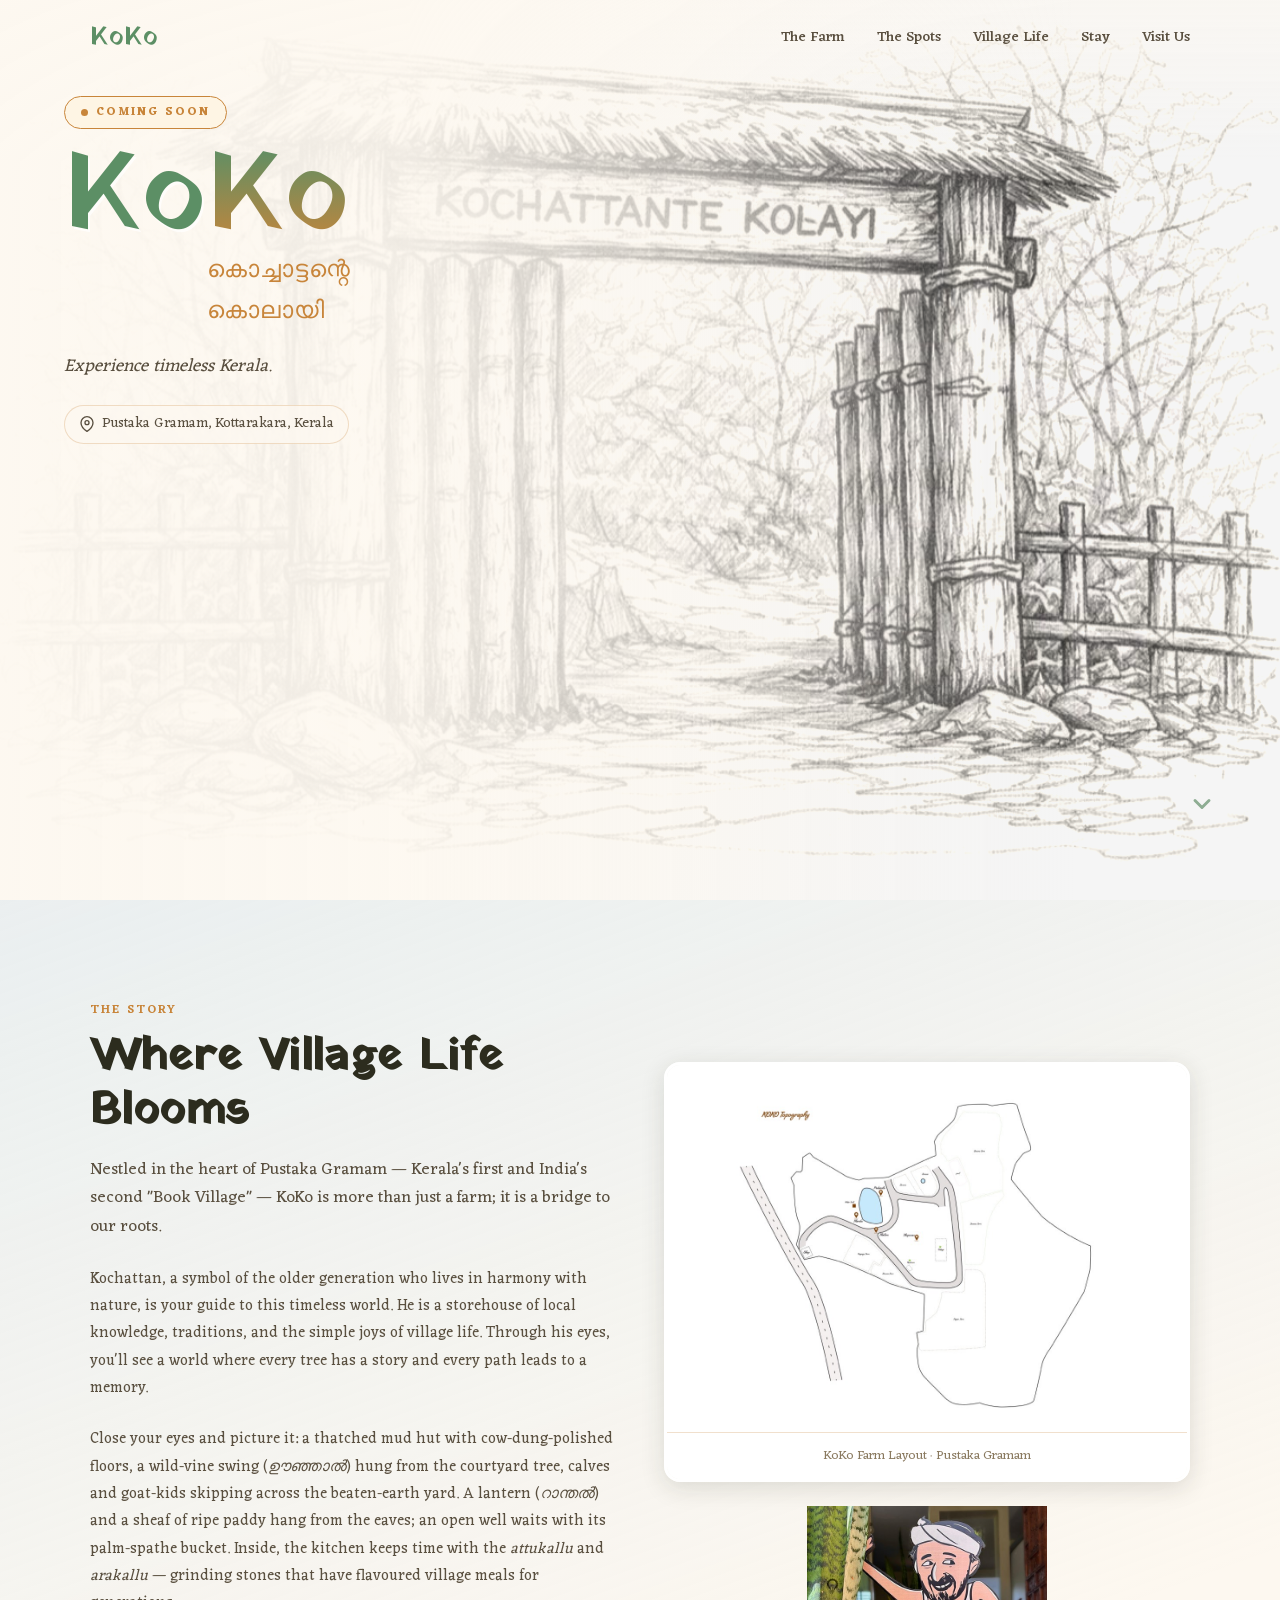
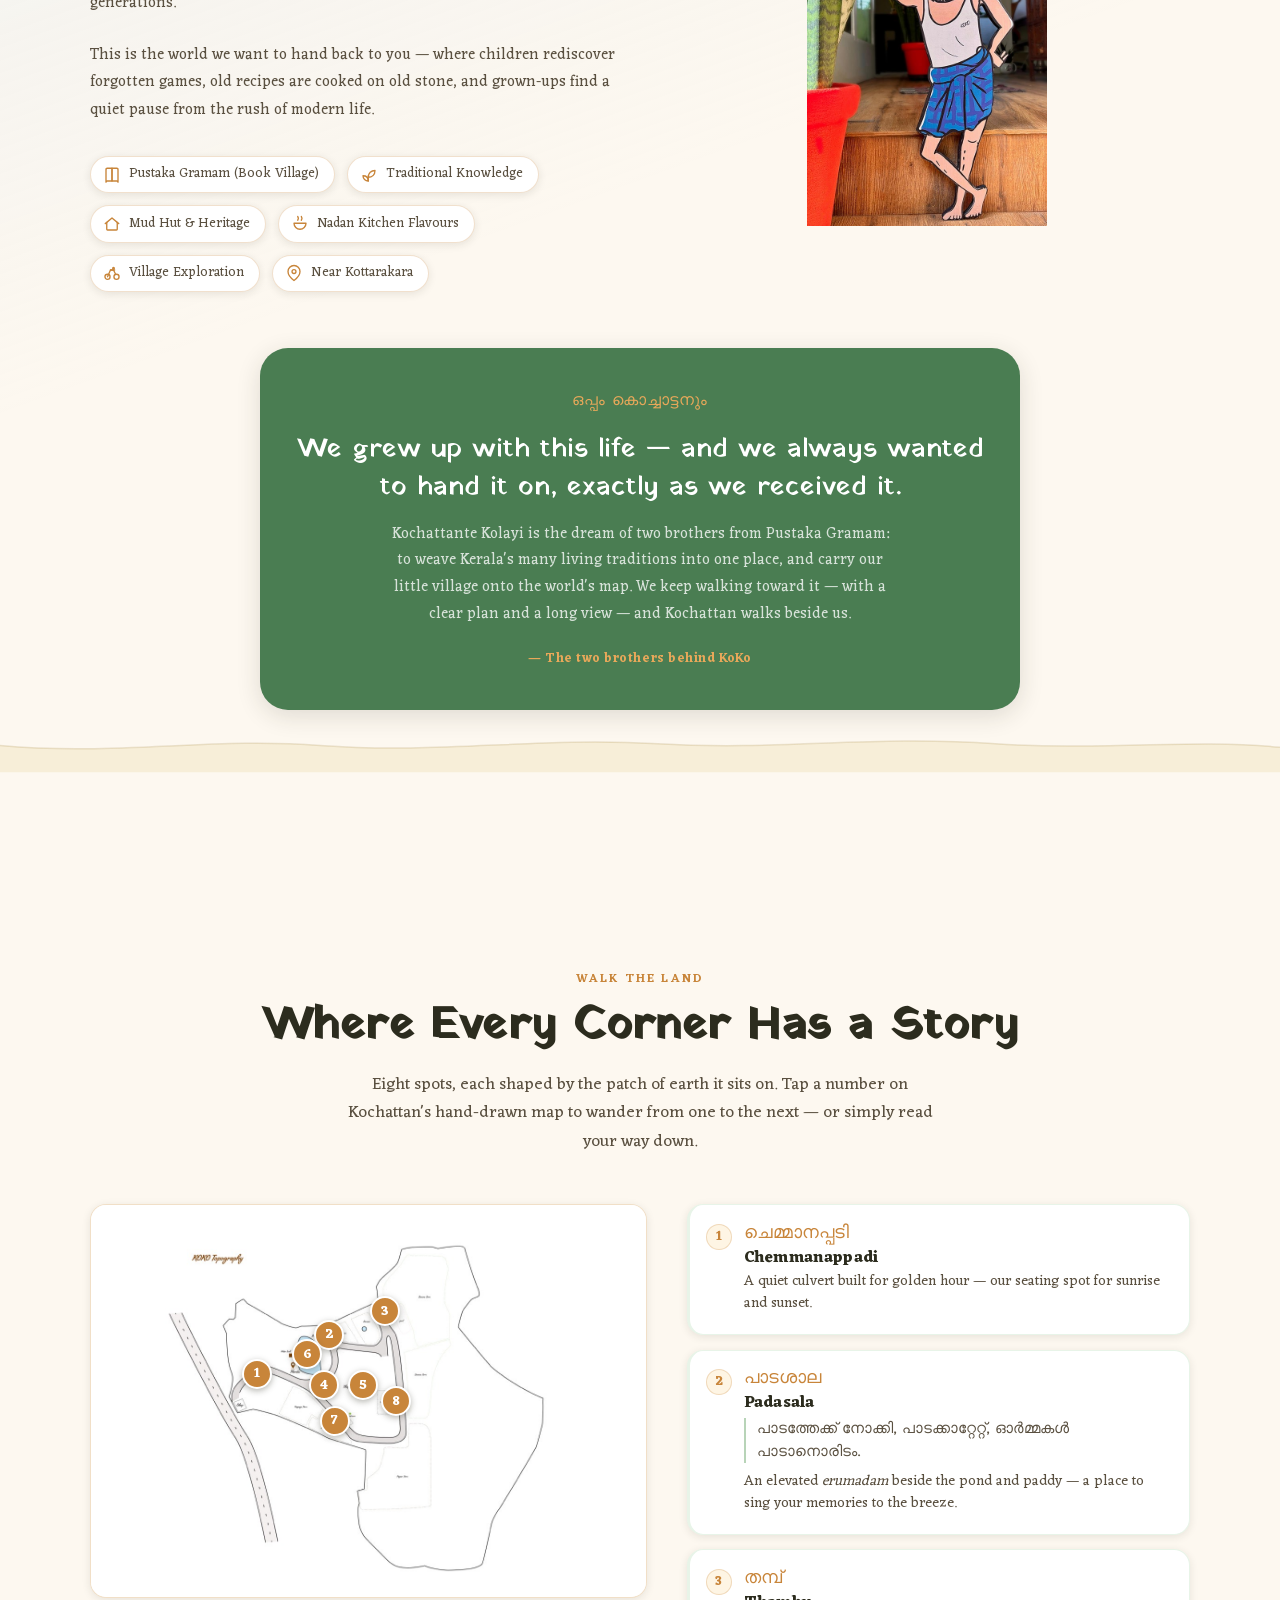
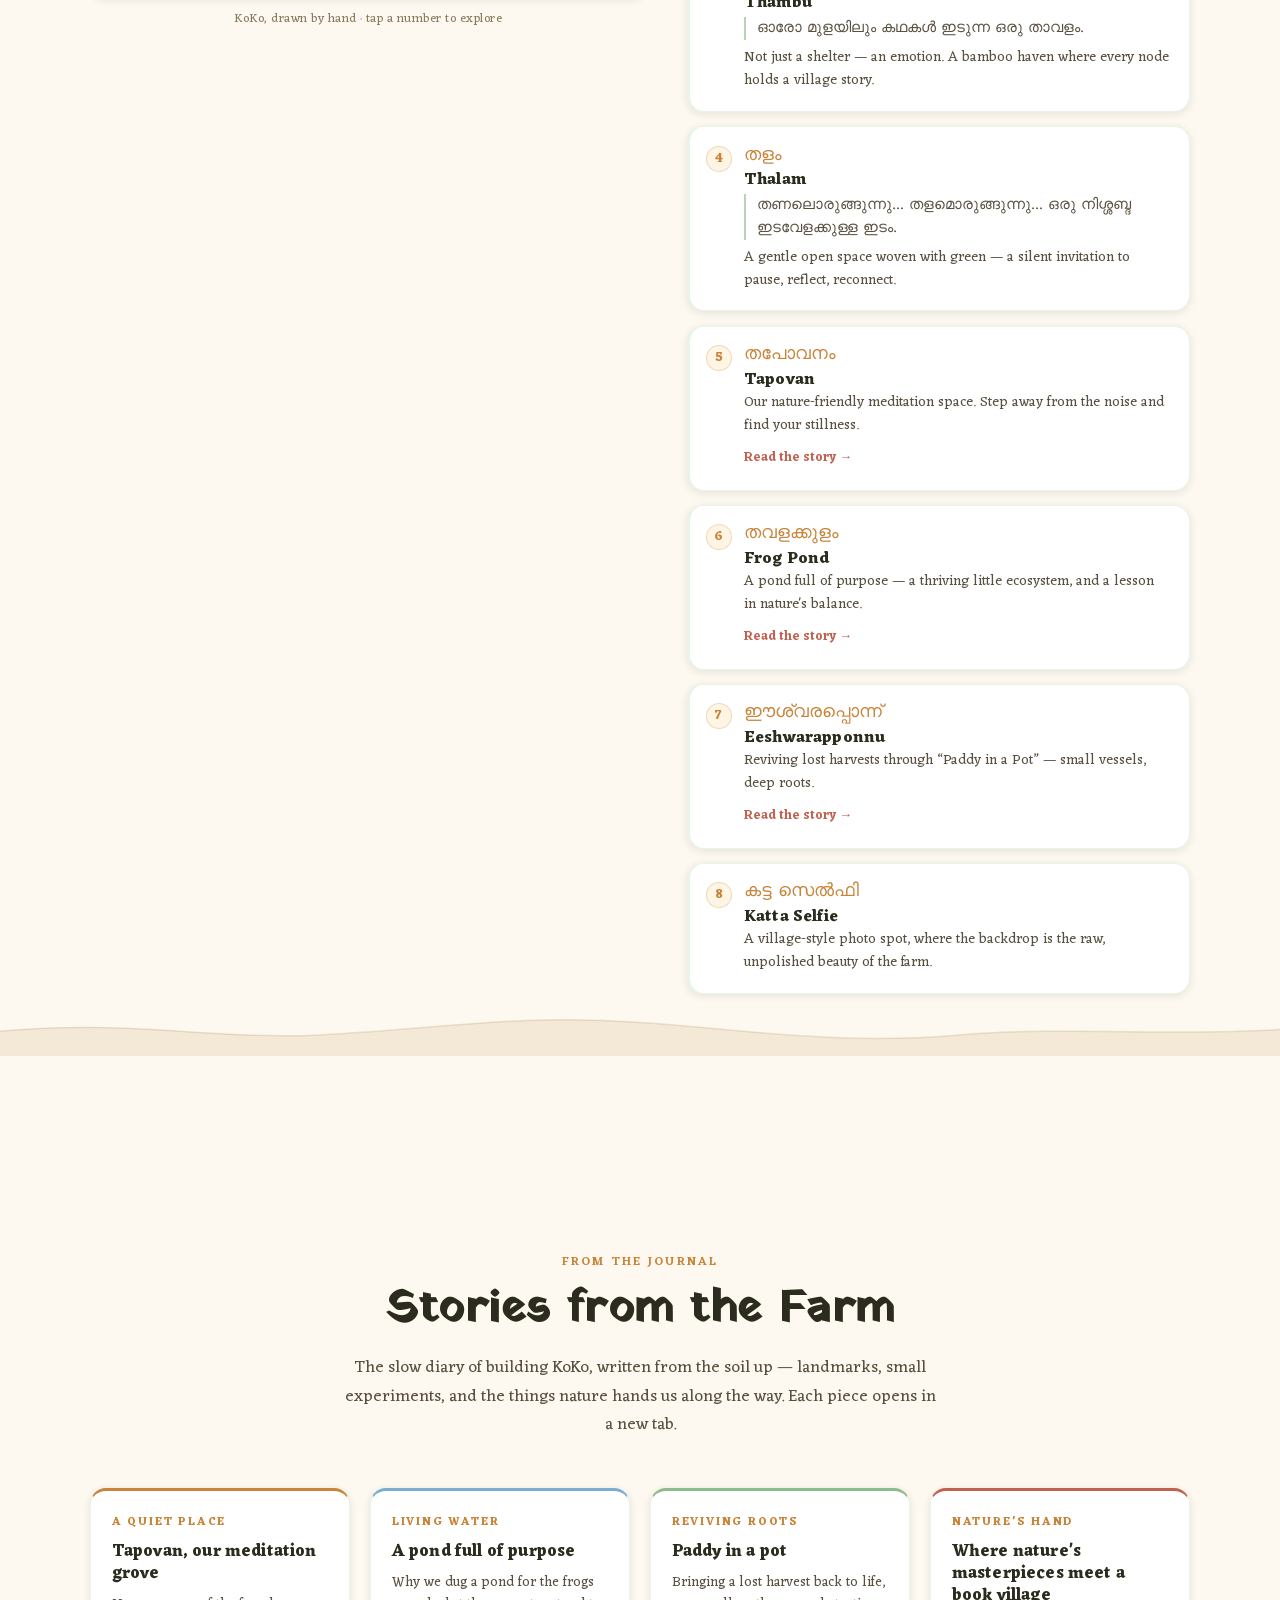
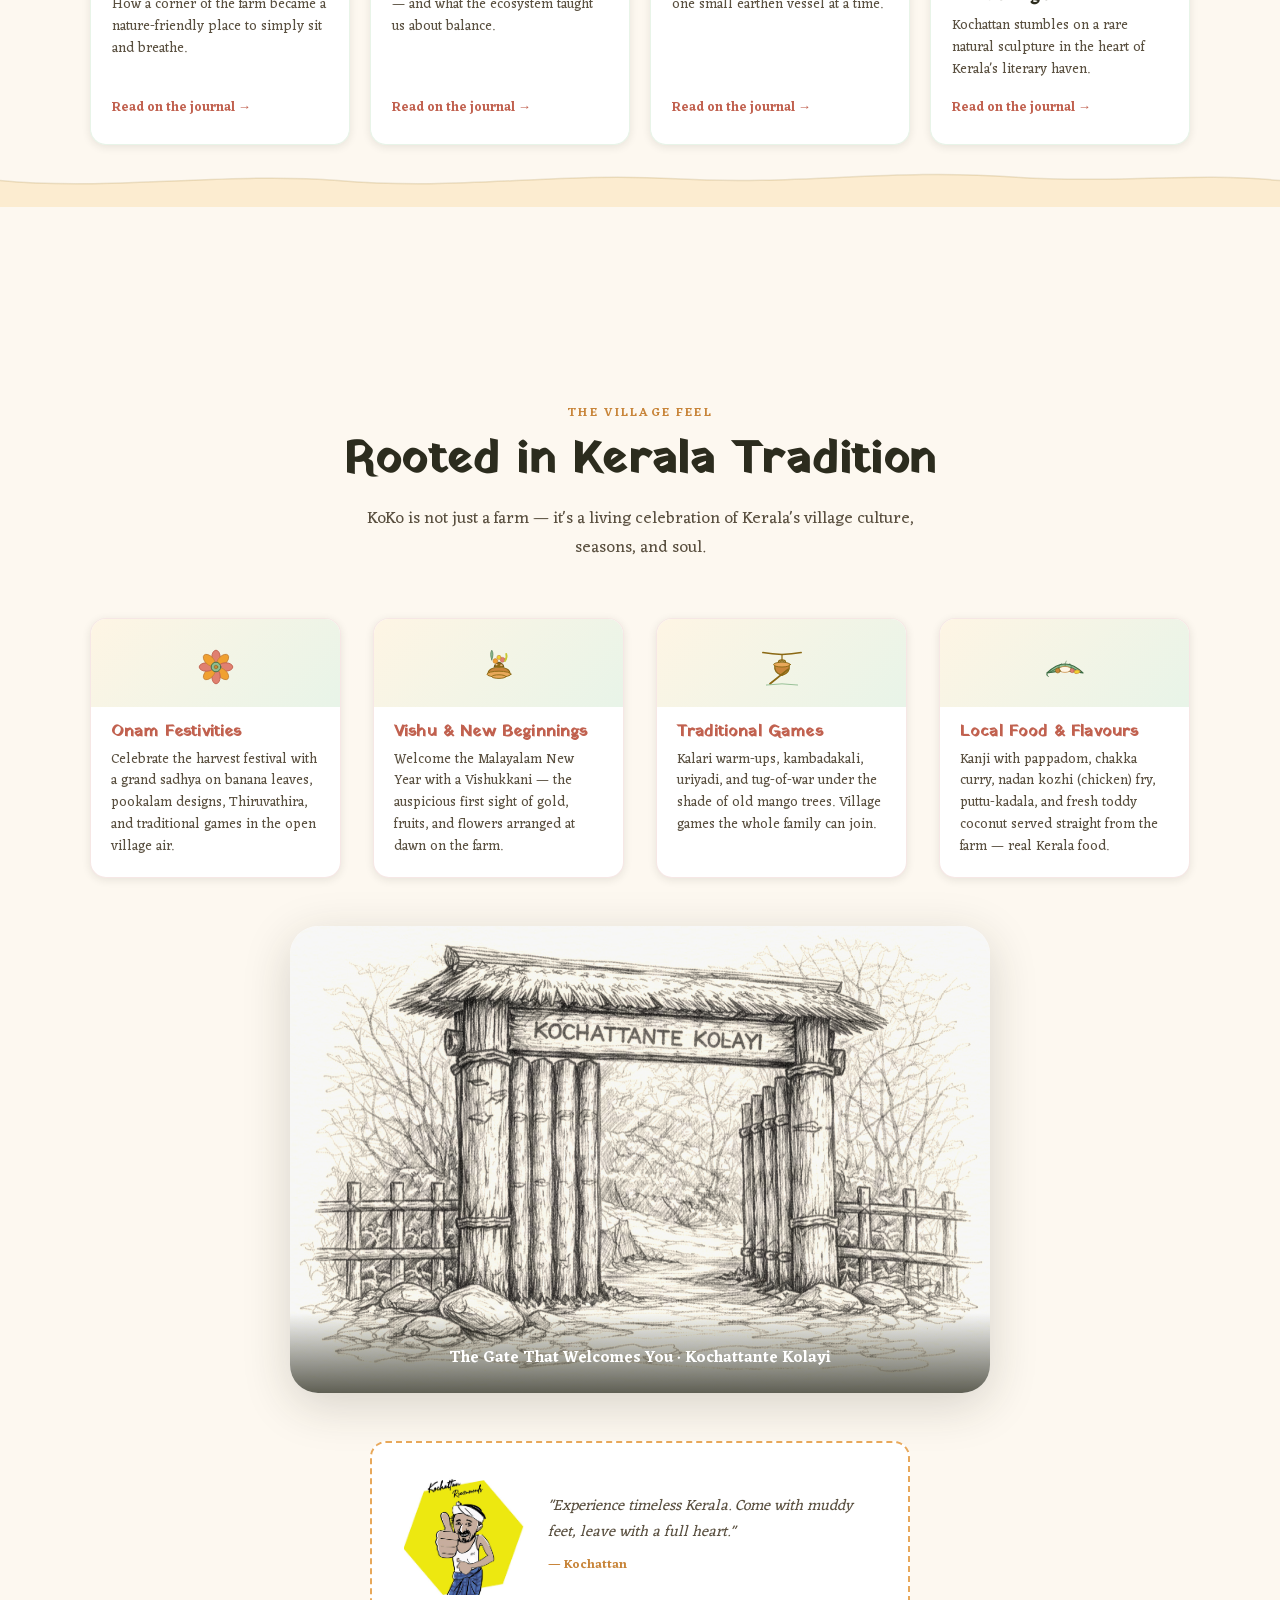
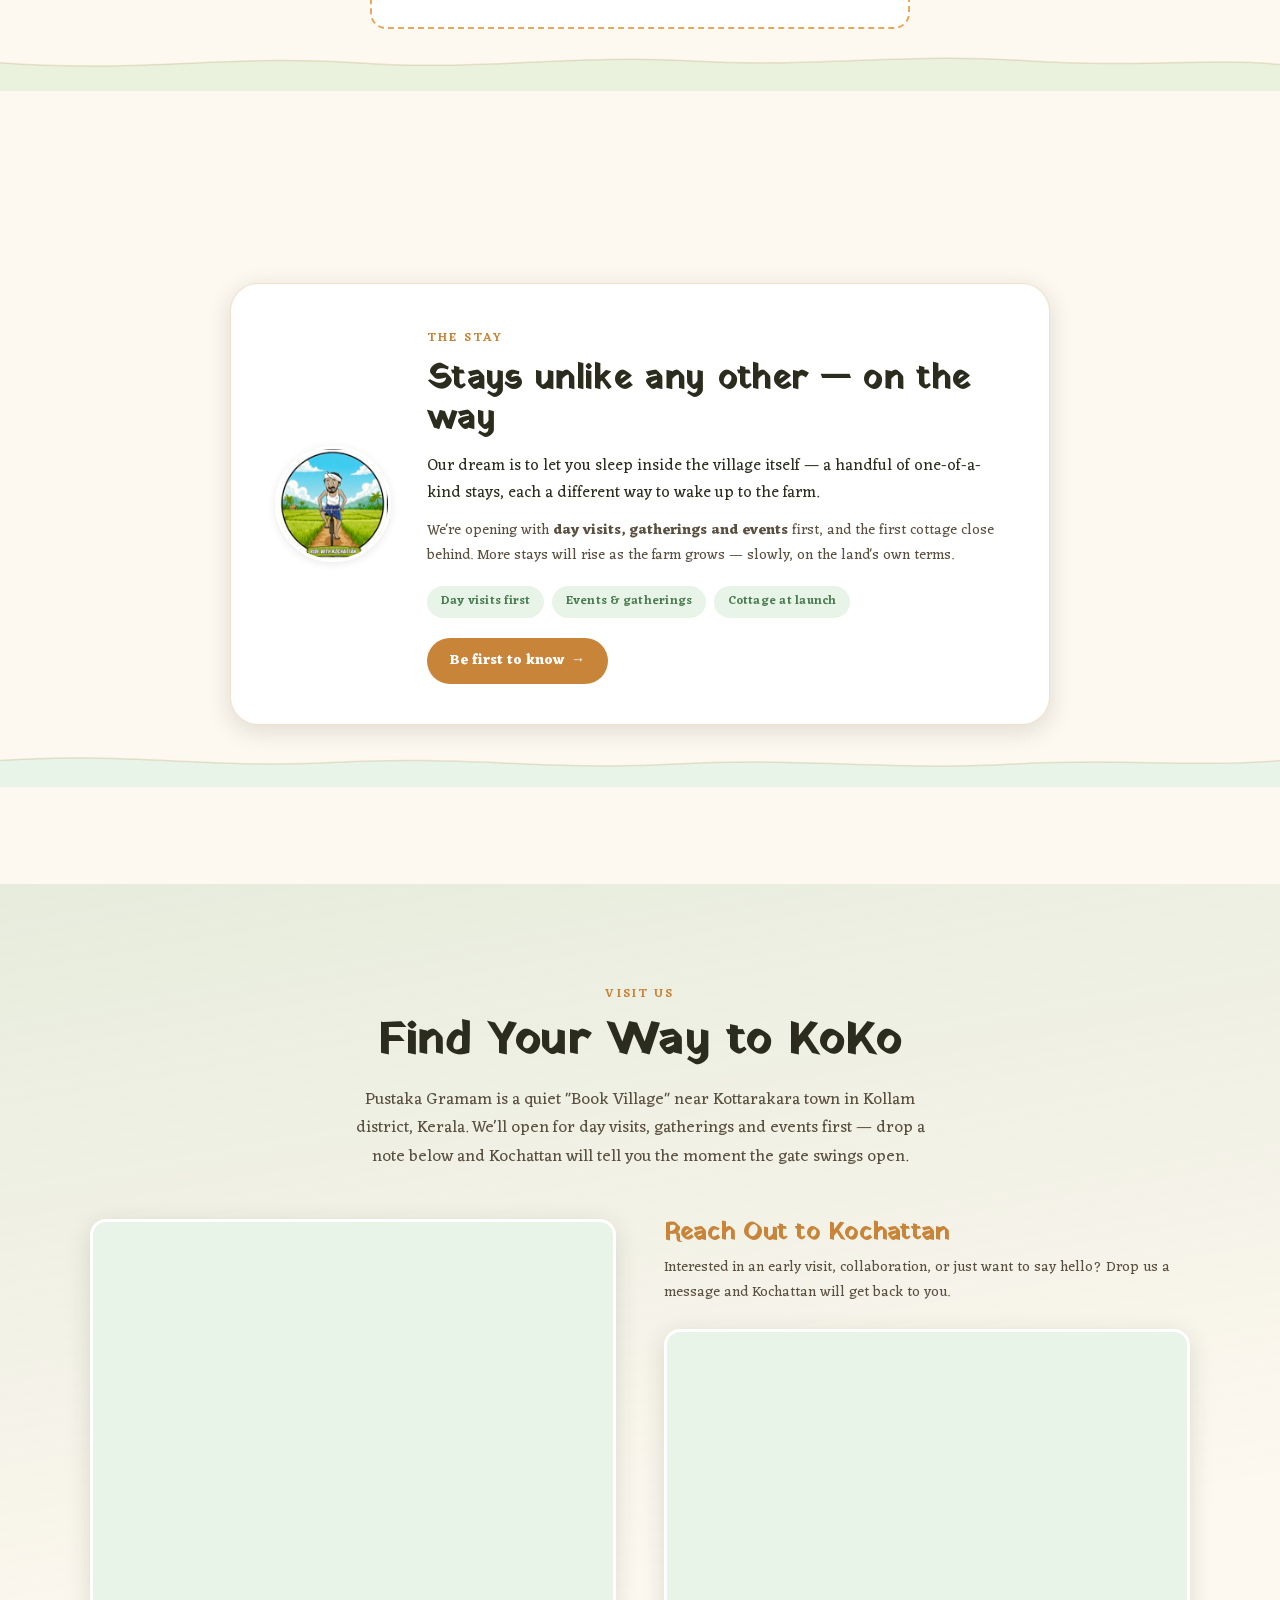
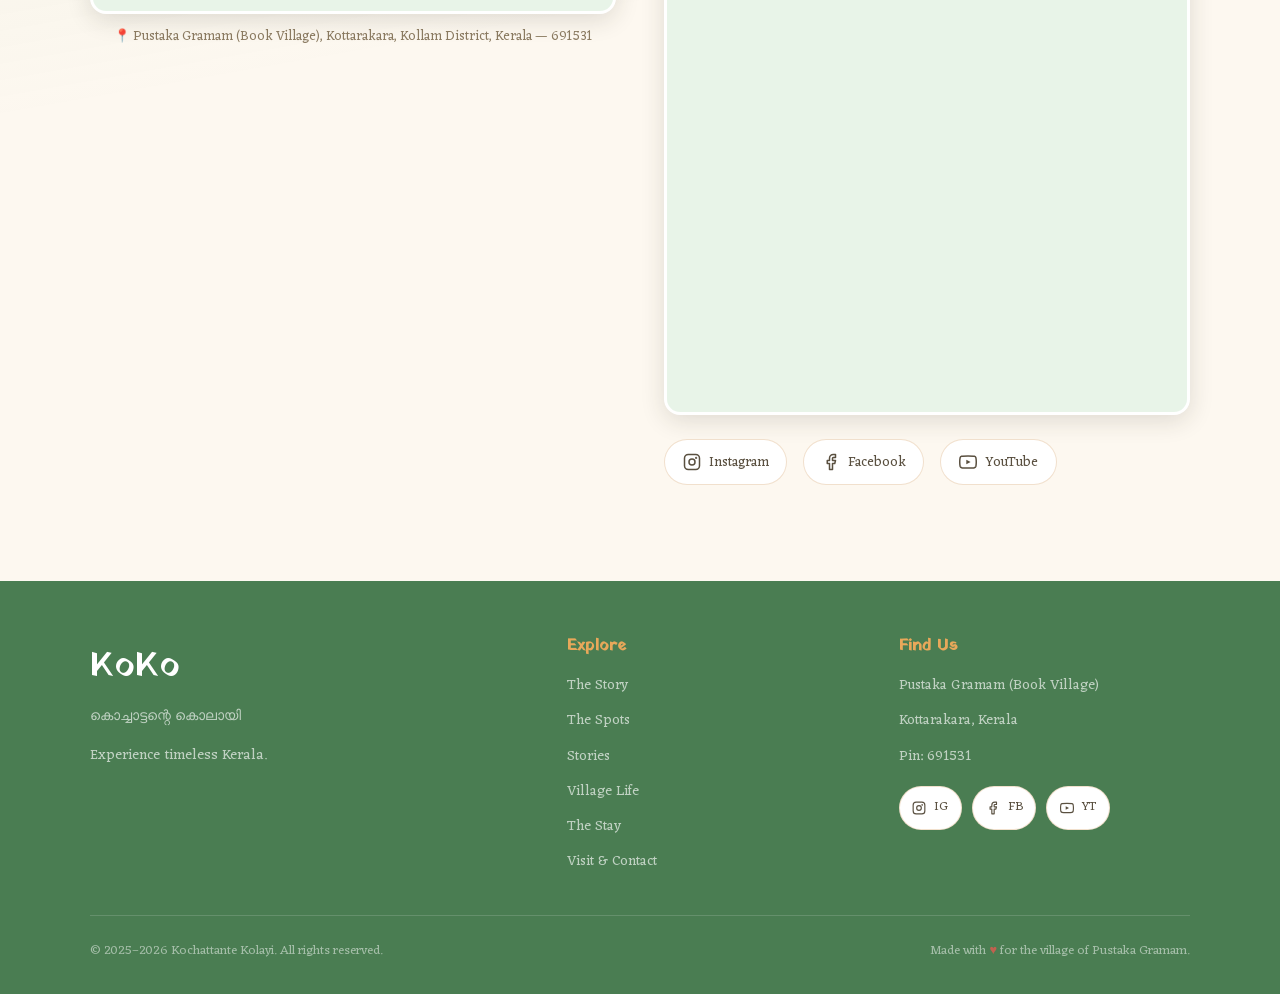
==== commit f897cdb7: "Enrich content & add interactive farm-map signature - Spots: replace the uniform text-card grid with" ====
--- a/index.html
+++ b/index.html
@@ -110,8 +110,9 @@
       <a href="#hero" class="nav-logo" aria-label="KoKo Home">KoKo</a>
       <ul class="nav-links" id="nav-links" role="list">
         <li><a href="#about">The Farm</a></li>
-        <li><a href="#expect">Experiences</a></li>
+        <li><a href="#spots">The Spots</a></li>
         <li><a href="#village">Village Life</a></li>
+        <li><a href="#stay">Stay</a></li>
         <li><a href="#location">Visit Us</a></li>
       </ul>
       <button class="nav-hamburger" id="nav-hamburger" aria-label="Open navigation menu" aria-expanded="false" aria-controls="nav-links">
@@ -167,8 +168,9 @@
 
     <!-- Wavy divider -->
     <div class="wavy-divider" aria-hidden="true">
-      <svg viewBox="0 0 1440 60" xmlns="http://www.w3.org/2000/svg" preserveAspectRatio="none">
-        <path d="M0,30 C240,60 480,0 720,30 C960,60 1200,0 1440,30 L1440,60 L0,60 Z" fill="#c8dff0"/>
+      <svg viewBox="0 0 1440 70" xmlns="http://www.w3.org/2000/svg" preserveAspectRatio="none">
+        <path d="M0,40 C150,28 250,50 380,44 C520,38 620,20 760,30 C900,40 1000,56 1140,44 C1260,34 1350,46 1440,40 L1440,70 L0,70 Z" fill="#c8dff0"/>
+        <path class="wavy-ink" d="M0,40 C150,28 250,50 380,44 C520,38 620,20 760,30 C900,40 1000,56 1140,44 C1260,34 1350,46 1440,40" fill="none"/>
       </svg>
     </div>
   </section>
@@ -191,17 +193,38 @@
             Kochattan, a symbol of the older generation who lives in harmony with nature, is your guide to this timeless world. He is a storehouse of local knowledge, traditions, and the simple joys of village life. Through his eyes, you'll see a world where every tree has a story and every path leads to a memory.
           </p>
           <p class="about-body-text">
-            Our vision is to recreate the authentic soul of a Kerala village: a mud hut with a thatched roof, cow-dung-polished floors, and a kitchen echoing with the rhythmic sounds of the <em>attukallu</em> and <em>arakallu</em>. It's a place where children can rediscover traditional games and adults can find a quiet pause from the rush of modern life.
+            Close your eyes and picture it: a thatched mud hut with cow-dung-polished floors, a wild-vine swing (<em lang="ml">ഊഞ്ഞാൽ</em>) hung from the courtyard tree, calves and goat-kids skipping across the beaten-earth yard. A lantern (<em lang="ml">റാന്തൽ</em>) and a sheaf of ripe paddy hang from the eaves; an open well waits with its palm-spathe bucket. Inside, the kitchen keeps time with the <em>attukallu</em> and <em>arakallu</em> — grinding stones that have flavoured village meals for generations.
           </p>
-
-          <div class="about-facts">
-            <div class="fact-chip"><span>📖</span> Pustaka Gramam (Book Village)</div>
-            <div class="fact-chip"><span>🌿</span> Traditional Knowledge</div>
-            <div class="fact-chip"><span>🏡</span> Mud Hut & Heritage</div>
-            <div class="fact-chip"><span>🍲</span> Nadan Kitchen Flavours</div>
-            <div class="fact-chip"><span>🚲</span> Village Exploration</div>
-            <div class="fact-chip"><span>📍</span> Near Kottarakara</div>
-          </div>
+          <p class="about-body-text">
+            This is the world we want to hand back to you — where children rediscover forgotten games, old recipes are cooked on old stone, and grown-ups find a quiet pause from the rush of modern life.
+          </p>
+
+          <ul class="about-facts" role="list">
+            <li class="fact-chip">
+              <svg viewBox="0 0 24 24" fill="none" stroke="currentColor" stroke-width="1.8" stroke-linecap="round" stroke-linejoin="round" aria-hidden="true"><path d="M4 4.5A1.5 1.5 0 0 1 5.5 3H12v17H5.5A1.5 1.5 0 0 0 4 21.5z"/><path d="M20 4.5A1.5 1.5 0 0 0 18.5 3H12v17h6.5a1.5 1.5 0 0 1 1.5 1.5z"/></svg>
+              Pustaka Gramam (Book Village)
+            </li>
+            <li class="fact-chip">
+              <svg viewBox="0 0 24 24" fill="none" stroke="currentColor" stroke-width="1.8" stroke-linecap="round" stroke-linejoin="round" aria-hidden="true"><path d="M11 20A7 7 0 0 1 4 13c5 0 7 3 7 7z"/><path d="M20 6c0 6-4 9-9 9 0-6 4-9 9-9z"/><path d="M11 20v-7"/></svg>
+              Traditional Knowledge
+            </li>
+            <li class="fact-chip">
+              <svg viewBox="0 0 24 24" fill="none" stroke="currentColor" stroke-width="1.8" stroke-linecap="round" stroke-linejoin="round" aria-hidden="true"><path d="M3 11.5 12 4l9 7.5"/><path d="M5 10v9a1 1 0 0 0 1 1h12a1 1 0 0 0 1-1v-9"/></svg>
+              Mud Hut &amp; Heritage
+            </li>
+            <li class="fact-chip">
+              <svg viewBox="0 0 24 24" fill="none" stroke="currentColor" stroke-width="1.8" stroke-linecap="round" stroke-linejoin="round" aria-hidden="true"><path d="M4 11h16a8 8 0 0 1-8 8 8 8 0 0 1-8-8z"/><path d="M9 7c0-1 .8-1.5.8-2.5S9 2.5 9 2"/><path d="M13.8 7c0-1 .8-1.5.8-2.5s-.8-1.5-.8-2.5"/></svg>
+              Nadan Kitchen Flavours
+            </li>
+            <li class="fact-chip">
+              <svg viewBox="0 0 24 24" fill="none" stroke="currentColor" stroke-width="1.8" stroke-linecap="round" stroke-linejoin="round" aria-hidden="true"><circle cx="6" cy="17" r="3.4"/><circle cx="18" cy="17" r="3.4"/><path d="M6 17 10 8h4l2.5 5"/><circle cx="14" cy="5.6" r="1.1"/><path d="M10 8h5.5"/></svg>
+              Village Exploration
+            </li>
+            <li class="fact-chip">
+              <svg viewBox="0 0 24 24" fill="none" stroke="currentColor" stroke-width="1.8" stroke-linecap="round" stroke-linejoin="round" aria-hidden="true"><path d="M20 10c0 6-8 12-8 12s-8-6-8-12a8 8 0 0 1 16 0z"/><circle cx="12" cy="10" r="2.6"/></svg>
+              Near Kottarakara
+            </li>
+          </ul>
         </div>
 
         <!-- Visuals column -->
@@ -228,11 +251,24 @@
         </div>
 
       </div>
+
+      <!-- Vision callout — two brothers, name-free -->
+      <figure class="vision-band reveal">
+        <p class="vision-eyebrow" lang="ml">ഒപ്പം കൊച്ചാട്ടനും</p>
+        <blockquote class="vision-quote">
+          We grew up with this life — and we always wanted to hand it on, exactly as we received it.
+        </blockquote>
+        <p class="vision-body">
+          Kochattante Kolayi is the dream of two brothers from Pustaka Gramam: to weave Kerala's many living traditions into one place, and carry our little village onto the world's map. We keep walking toward it — with a clear plan and a long view — and Kochattan walks beside us.
+        </p>
+        <figcaption class="vision-attr">— The two brothers behind KoKo</figcaption>
+      </figure>
     </div>
 
     <div class="wavy-divider" aria-hidden="true">
-      <svg viewBox="0 0 1440 60" xmlns="http://www.w3.org/2000/svg" preserveAspectRatio="none">
-        <path d="M0,0 C360,60 720,0 1080,40 C1260,60 1380,20 1440,0 L1440,60 L0,60 Z" fill="#f7eed8"/>
+      <svg viewBox="0 0 1440 70" xmlns="http://www.w3.org/2000/svg" preserveAspectRatio="none">
+        <path d="M0,40 C130,52 240,30 360,40 C500,50 600,30 740,38 C880,46 980,28 1120,38 C1240,46 1340,32 1440,42 L1440,70 L0,70 Z" fill="#f7eed8"/>
+        <path class="wavy-ink" d="M0,40 C130,52 240,30 360,40 C500,50 600,30 740,38 C880,46 980,28 1120,38 C1240,46 1340,32 1440,42" fill="none"/>
       </svg>
     </div>
   </section>
@@ -240,80 +276,175 @@
   <!-- ══════════════════════════════════════════
        3. THE SPOTS & SOUL OF KoKo
   ══════════════════════════════════════════ -->
-  <section class="expect" id="expect" data-bg="#f7eed8" aria-label="The Spots & Soul of KoKo">
+  <section class="spots" id="spots" data-bg="#f7eed8" aria-label="The Spots of KoKo">
     <div class="container">
-      <div class="expect-header reveal">
-        <span class="section-label">Landmarks & Initiatives</span>
+      <div class="spots-header reveal">
+        <span class="section-label">Walk the Land</span>
         <h2 class="section-title">Where Every Corner Has a Story</h2>
         <p class="section-subtitle">
-          From silent meditation spaces to gathering hubs, KoKo is a collection of thoughtfully designed "spots" that invite you to pause and reconnect.
+          Eight spots, each shaped by the patch of earth it sits on. Tap a number on Kochattan's hand-drawn map to wander from one to the next — or simply read your way down.
         </p>
       </div>
 
-      <div class="icon-grid">
-
-        <!-- 1. Chemmanappadi -->
-        <div class="icon-card reveal">
-          <div class="spot-ml-title" lang="ml">ചെമ്മാനപ്പടി</div>
-          <h3>Chemmanappadi</h3>
-          <p>Our sunset and sunrise seating space — a quiet culvert designed for golden hour reflections.</p>
-        </div>
-
-        <!-- 2. Padasala -->
-        <div class="icon-card reveal">
-          <div class="spot-ml-title" lang="ml">പാടശാല</div>
-          <h3>Padasala</h3>
-          <p>An elevated 'Erumadam' (peace hut) by the pond and paddy fields. A place to sing memories to the breeze.</p>
-        </div>
-
-        <!-- 3. Thambu -->
-        <div class="icon-card reveal">
-          <div class="spot-ml-title" lang="ml">തമ്പ്</div>
-          <h3>Thambu</h3>
-          <p>Not just a shelter, but an emotion. A bamboo haven where every node holds a village story.</p>
-        </div>
-
-        <!-- 4. Thalam -->
-        <div class="icon-card reveal">
-          <div class="spot-ml-title" lang="ml">തളം</div>
-          <h3>Thalam</h3>
-          <p>A gentle open space woven with green. A silent invitation to pause, reflect, and reconnect with nature.</p>
-        </div>
-
-        <!-- 5. Tapovan -->
-        <div class="icon-card reveal">
-          <div class="spot-ml-title" lang="ml">തപോവനം</div>
-          <h3>Tapovan</h3>
-          <p>Our nature-friendly meditation space. Step away from the noise and find your inner stillness.</p>
-        </div>
-
-        <!-- 6. Frog Pond -->
-        <div class="icon-card reveal">
-          <div class="spot-ml-title" lang="ml">തവളക്കുളം</div>
-          <h3>Frog Pond</h3>
-          <p>A pond full of purpose. A thriving ecosystem that reminds us of nature's delicate balance.</p>
-        </div>
-
-        <!-- 7. Eeshwarapponnu -->
-        <div class="icon-card reveal">
-          <div class="spot-ml-title" lang="ml">ഈശ്വരപ്പൊന്ന്</div>
-          <h3>Eeshwarapponnu</h3>
-          <p>Reviving our roots through the story of "Paddy in a Pot" — a unique initiative to bring back lost harvests.</p>
-        </div>
-
-        <!-- 8. Katta Selfie -->
-        <div class="icon-card reveal">
-          <div class="spot-ml-title" lang="ml">കട്ട സെൽഫി</div>
-          <h3>Katta Selfie</h3>
-          <p>A unique village-style photo spot where the backdrop is the raw, unpolished beauty of the farm.</p>
-        </div>
-
-      </div><!-- /icon-grid -->
+      <div class="spots-layout reveal">
+
+        <!-- Hand-drawn map with interactive markers -->
+        <figure class="spots-map">
+          <div class="spots-map-frame">
+            <img
+              src="./img/KoKo-Topography.jpeg"
+              alt="Kochattan's hand-drawn map of the KoKo farm — Padavela pond, banana, papaya and pepper farms, the cottage and the winding farm path."
+              width="1200"
+              height="847"
+              loading="lazy"
+            />
+            <button class="map-marker" type="button" data-spot="chemmanappadi" aria-controls="spot-chemmanappadi" aria-pressed="false" aria-label="Chemmanappadi — sunrise and sunset seating" style="left:30%; top:43%;"><span aria-hidden="true">1</span></button>
+            <button class="map-marker" type="button" data-spot="padasala" aria-controls="spot-padasala" aria-pressed="false" aria-label="Padasala — elevated peace hut by the pond" style="left:43%; top:33%;"><span aria-hidden="true">2</span></button>
+            <button class="map-marker" type="button" data-spot="thambu" aria-controls="spot-thambu" aria-pressed="false" aria-label="Thambu — a bamboo haven of stories" style="left:53%; top:27%;"><span aria-hidden="true">3</span></button>
+            <button class="map-marker" type="button" data-spot="thalam" aria-controls="spot-thalam" aria-pressed="false" aria-label="Thalam — a quiet green open space" style="left:42%; top:46%;"><span aria-hidden="true">4</span></button>
+            <button class="map-marker" type="button" data-spot="tapovan" aria-controls="spot-tapovan" aria-pressed="false" aria-label="Tapovan — a meditation space" style="left:49%; top:46%;"><span aria-hidden="true">5</span></button>
+            <button class="map-marker" type="button" data-spot="frogpond" aria-controls="spot-frogpond" aria-pressed="false" aria-label="Frog Pond — a pond full of purpose" style="left:39%; top:38%;"><span aria-hidden="true">6</span></button>
+            <button class="map-marker" type="button" data-spot="eeshwarapponnu" aria-controls="spot-eeshwarapponnu" aria-pressed="false" aria-label="Eeshwarapponnu — paddy in a pot" style="left:44%; top:55%;"><span aria-hidden="true">7</span></button>
+            <button class="map-marker" type="button" data-spot="kattaselfie" aria-controls="spot-kattaselfie" aria-pressed="false" aria-label="Katta Selfie — a village-style photo spot" style="left:55%; top:50%;"><span aria-hidden="true">8</span></button>
+          </div>
+          <figcaption class="spots-map-caption">KoKo, drawn by hand · tap a number to explore</figcaption>
+        </figure>
+
+        <!-- Spot details (readable without JS) -->
+        <ol class="spots-list" role="list">
+
+          <li class="spot-card" id="spot-chemmanappadi" data-spot="chemmanappadi">
+            <span class="spot-num" aria-hidden="true">1</span>
+            <div class="spot-ml-title" lang="ml">ചെമ്മാനപ്പടി</div>
+            <h3>Chemmanappadi</h3>
+            <p class="spot-en">A quiet culvert built for golden hour — our seating spot for sunrise and sunset.</p>
+          </li>
+
+          <li class="spot-card" id="spot-padasala" data-spot="padasala">
+            <span class="spot-num" aria-hidden="true">2</span>
+            <div class="spot-ml-title" lang="ml">പാടശാല</div>
+            <h3>Padasala</h3>
+            <p class="spot-couplet" lang="ml">പാടത്തേക്ക് നോക്കി, പാടക്കാറ്റേറ്റ്, ഓർമ്മകൾ പാടാനൊരിടം.</p>
+            <p class="spot-en">An elevated <em>erumadam</em> beside the pond and paddy — a place to sing your memories to the breeze.</p>
+          </li>
+
+          <li class="spot-card" id="spot-thambu" data-spot="thambu">
+            <span class="spot-num" aria-hidden="true">3</span>
+            <div class="spot-ml-title" lang="ml">തമ്പ്</div>
+            <h3>Thambu</h3>
+            <p class="spot-couplet" lang="ml">ഓരോ മുളയിലും കഥകൾ ഇടുന്ന ഒരു താവളം.</p>
+            <p class="spot-en">Not just a shelter — an emotion. A bamboo haven where every node holds a village story.</p>
+          </li>
+
+          <li class="spot-card" id="spot-thalam" data-spot="thalam">
+            <span class="spot-num" aria-hidden="true">4</span>
+            <div class="spot-ml-title" lang="ml">തളം</div>
+            <h3>Thalam</h3>
+            <p class="spot-couplet" lang="ml">തണലൊരുങ്ങുന്നു… തളമൊരുങ്ങുന്നു… ഒരു നിശ്ശബ്ദ ഇടവേളക്കുള്ള ഇടം.</p>
+            <p class="spot-en">A gentle open space woven with green — a silent invitation to pause, reflect, reconnect.</p>
+          </li>
+
+          <li class="spot-card" id="spot-tapovan" data-spot="tapovan">
+            <span class="spot-num" aria-hidden="true">5</span>
+            <div class="spot-ml-title" lang="ml">തപോവനം</div>
+            <h3>Tapovan</h3>
+            <p class="spot-en">Our nature-friendly meditation space. Step away from the noise and find your stillness.</p>
+            <a class="spot-story" href="https://idea-factory-in.blogspot.com/2025/10/explore-koko-tapovan-natural-meditation.html" target="_blank" rel="noopener noreferrer">Read the story <span aria-hidden="true">→</span></a>
+          </li>
+
+          <li class="spot-card" id="spot-frogpond" data-spot="frogpond">
+            <span class="spot-num" aria-hidden="true">6</span>
+            <div class="spot-ml-title" lang="ml">തവളക്കുളം</div>
+            <h3>Frog Pond</h3>
+            <p class="spot-en">A pond full of purpose — a thriving little ecosystem, and a lesson in nature's balance.</p>
+            <a class="spot-story" href="https://idea-factory-in.blogspot.com/2025/08/pond-full-of-purpose.html" target="_blank" rel="noopener noreferrer">Read the story <span aria-hidden="true">→</span></a>
+          </li>
+
+          <li class="spot-card" id="spot-eeshwarapponnu" data-spot="eeshwarapponnu">
+            <span class="spot-num" aria-hidden="true">7</span>
+            <div class="spot-ml-title" lang="ml">ഈശ്വരപ്പൊന്ന്</div>
+            <h3>Eeshwarapponnu</h3>
+            <p class="spot-en">Reviving lost harvests through “Paddy in a Pot” — small vessels, deep roots.</p>
+            <a class="spot-story" href="https://idea-factory-in.blogspot.com/2025/09/reviving-our-roots-story-of-paddy-in.html" target="_blank" rel="noopener noreferrer">Read the story <span aria-hidden="true">→</span></a>
+          </li>
+
+          <li class="spot-card" id="spot-kattaselfie" data-spot="kattaselfie">
+            <span class="spot-num" aria-hidden="true">8</span>
+            <div class="spot-ml-title" lang="ml">കട്ട സെൽഫി</div>
+            <h3>Katta Selfie</h3>
+            <p class="spot-en">A village-style photo spot, where the backdrop is the raw, unpolished beauty of the farm.</p>
+          </li>
+
+        </ol>
+      </div><!-- /spots-layout -->
     </div>
 
     <div class="wavy-divider" aria-hidden="true">
-      <svg viewBox="0 0 1440 60" xmlns="http://www.w3.org/2000/svg" preserveAspectRatio="none">
-        <path d="M0,40 C480,0 960,60 1440,20 L1440,60 L0,60 Z" fill="#fcecd0"/>
+      <svg viewBox="0 0 1440 70" xmlns="http://www.w3.org/2000/svg" preserveAspectRatio="none">
+        <path d="M0,42 C140,28 240,52 360,46 C500,39 580,22 720,32 C840,40 940,58 1080,46 C1200,36 1320,48 1440,40 L1440,70 L0,70 Z" fill="#f3e9d6"/>
+        <path class="wavy-ink" d="M0,42 C140,28 240,52 360,46 C500,39 580,22 720,32 C840,40 940,58 1080,46 C1200,36 1320,48 1440,40" fill="none"/>
+      </svg>
+    </div>
+  </section>
+
+  <!-- ══════════════════════════════════════════
+       3.5  STORIES FROM THE FARM
+  ══════════════════════════════════════════ -->
+  <section class="stories" id="stories" data-bg="#f3e9d6" aria-label="Stories from the Farm">
+    <div class="container">
+      <div class="stories-header reveal">
+        <span class="section-label">From the Journal</span>
+        <h2 class="section-title">Stories from the Farm</h2>
+        <p class="section-subtitle">
+          The slow diary of building KoKo, written from the soil up — landmarks, small experiments, and the things nature hands us along the way. Each piece opens in a new tab.
+        </p>
+      </div>
+
+      <ul class="stories-grid" role="list">
+
+        <li class="story-card reveal">
+          <a href="https://idea-factory-in.blogspot.com/2025/10/explore-koko-tapovan-natural-meditation.html" target="_blank" rel="noopener noreferrer">
+            <span class="story-eyebrow">A Quiet Place</span>
+            <h3>Tapovan, our meditation grove</h3>
+            <p>How a corner of the farm became a nature-friendly place to simply sit and breathe.</p>
+            <span class="story-link">Read on the journal <span aria-hidden="true">→</span></span>
+          </a>
+        </li>
+
+        <li class="story-card reveal">
+          <a href="https://idea-factory-in.blogspot.com/2025/08/pond-full-of-purpose.html" target="_blank" rel="noopener noreferrer">
+            <span class="story-eyebrow">Living Water</span>
+            <h3>A pond full of purpose</h3>
+            <p>Why we dug a pond for the frogs — and what the ecosystem taught us about balance.</p>
+            <span class="story-link">Read on the journal <span aria-hidden="true">→</span></span>
+          </a>
+        </li>
+
+        <li class="story-card reveal">
+          <a href="https://idea-factory-in.blogspot.com/2025/09/reviving-our-roots-story-of-paddy-in.html" target="_blank" rel="noopener noreferrer">
+            <span class="story-eyebrow">Reviving Roots</span>
+            <h3>Paddy in a pot</h3>
+            <p>Bringing a lost harvest back to life, one small earthen vessel at a time.</p>
+            <span class="story-link">Read on the journal <span aria-hidden="true">→</span></span>
+          </a>
+        </li>
+
+        <li class="story-card reveal">
+          <a href="https://njagadenadu.blogspot.com/2024/05/koko-where-natures-masterpieces-meet.html" target="_blank" rel="noopener noreferrer">
+            <span class="story-eyebrow">Nature's Hand</span>
+            <h3>Where nature's masterpieces meet a book village</h3>
+            <p>Kochattan stumbles on a rare natural sculpture in the heart of Kerala's literary haven.</p>
+            <span class="story-link">Read on the journal <span aria-hidden="true">→</span></span>
+          </a>
+        </li>
+
+      </ul>
+    </div>
+
+    <div class="wavy-divider" aria-hidden="true">
+      <svg viewBox="0 0 1440 70" xmlns="http://www.w3.org/2000/svg" preserveAspectRatio="none">
+        <path d="M0,40 C120,52 260,30 380,40 C520,52 620,30 760,38 C900,46 1000,26 1140,36 C1260,44 1340,30 1440,40 L1440,70 L0,70 Z" fill="#fcecd0"/>
+        <path class="wavy-ink" d="M0,40 C120,52 260,30 380,40 C520,52 620,30 760,38 C900,46 1000,26 1140,36 C1260,44 1340,30 1440,40" fill="none"/>
       </svg>
     </div>
   </section>
@@ -490,8 +621,45 @@
     </div>
 
     <div class="wavy-divider" aria-hidden="true">
-      <svg viewBox="0 0 1440 60" xmlns="http://www.w3.org/2000/svg" preserveAspectRatio="none">
-        <path d="M0,20 C360,60 1080,0 1440,40 L1440,60 L0,60 Z" fill="#e8f4e8"/>
+      <svg viewBox="0 0 1440 70" xmlns="http://www.w3.org/2000/svg" preserveAspectRatio="none">
+        <path d="M0,38 C160,50 260,28 400,38 C540,48 640,28 780,36 C920,44 1020,26 1160,36 C1280,44 1360,32 1440,40 L1440,70 L0,70 Z" fill="#eaf1dd"/>
+        <path class="wavy-ink" d="M0,38 C160,50 260,28 400,38 C540,48 640,28 780,36 C920,44 1020,26 1160,36 C1280,44 1360,32 1440,40" fill="none"/>
+      </svg>
+    </div>
+  </section>
+
+  <!-- ══════════════════════════════════════════
+       4.5  THE STAY (teaser)
+  ══════════════════════════════════════════ -->
+  <section class="stay" id="stay" data-bg="#eaf1dd" aria-label="The Stay">
+    <div class="container">
+      <div class="stay-card reveal">
+        <div class="stay-badge" aria-hidden="true">
+          <img src="./img/kochattan-cycling.png" alt="" width="128" height="127" loading="lazy" />
+        </div>
+        <div class="stay-text">
+          <span class="section-label">The Stay</span>
+          <h2 class="section-title">Stays unlike any other — on the way</h2>
+          <p class="stay-lead">
+            Our dream is to let you sleep inside the village itself — a handful of one-of-a-kind stays, each a different way to wake up to the farm.
+          </p>
+          <p class="stay-body">
+            We're opening with <strong>day visits, gatherings and events</strong> first, and the first cottage close behind. More stays will rise as the farm grows — slowly, on the land's own terms.
+          </p>
+          <ul class="stay-meta" role="list">
+            <li class="stay-pill">Day visits first</li>
+            <li class="stay-pill">Events &amp; gatherings</li>
+            <li class="stay-pill">Cottage at launch</li>
+          </ul>
+          <a class="stay-cta" href="#location">Be first to know <span aria-hidden="true">→</span></a>
+        </div>
+      </div>
+    </div>
+
+    <div class="wavy-divider" aria-hidden="true">
+      <svg viewBox="0 0 1440 70" xmlns="http://www.w3.org/2000/svg" preserveAspectRatio="none">
+        <path d="M0,40 C140,30 240,50 380,42 C520,34 620,52 760,44 C900,36 1000,52 1140,44 C1260,37 1340,48 1440,40 L1440,70 L0,70 Z" fill="#e8f4e8"/>
+        <path class="wavy-ink" d="M0,40 C140,30 240,50 380,42 C520,34 620,52 760,44 C900,36 1000,52 1140,44 C1260,37 1340,48 1440,40" fill="none"/>
       </svg>
     </div>
   </section>
@@ -506,8 +674,8 @@
         <h2 class="section-title">Find Your Way to KoKo</h2>
         <p class="section-subtitle">
           Pustaka Gramam is a quiet "Book Village" near Kottarakara town in Kollam district,
-          Kerala. The farm is easy to reach — and we'll share detailed directions closer
-          to opening day.
+          Kerala. We'll open for day visits, gatherings and events first — drop a note below
+          and Kochattan will tell you the moment the gate swings open.
         </p>
       </div>
 
@@ -605,8 +773,10 @@
           <h4>Explore</h4>
           <ul>
             <li><a href="#about">The Story</a></li>
-            <li><a href="#expect">Landmarks</a></li>
+            <li><a href="#spots">The Spots</a></li>
+            <li><a href="#stories">Stories</a></li>
             <li><a href="#village">Village Life</a></li>
+            <li><a href="#stay">The Stay</a></li>
             <li><a href="#location">Visit &amp; Contact</a></li>
           </ul>
         </div>
--- a/css/style.css
+++ b/css/style.css
@@ -173,12 +173,6 @@
   to   { opacity: 1; transform: translateY(0); }
 }
 
-@keyframes fadeIn {
-  from { opacity: 0; }
-  to   { opacity: 1; }
-}
-
-
 .reveal {
   opacity: 0;
   transform: translateY(28px);
@@ -407,26 +401,32 @@
 .about-text .section-subtitle { margin-bottom: 1.5rem; }
 
 .about-facts {
+  list-style: none;
   display: flex;
   flex-wrap: wrap;
-  gap: 1rem;
+  gap: 0.75rem;
   margin-top: 1.5rem;
 }
 
 .fact-chip {
-  display: flex;
+  display: inline-flex;
   align-items: center;
   gap: 0.5rem;
   background: var(--white);
   border: 1px solid var(--border);
   border-radius: 50px;
-  padding: 0.4rem 1rem;
-  font-size: 0.85rem;
+  padding: 0.4rem 0.95rem 0.4rem 0.75rem;
+  font-size: 0.83rem;
   color: var(--text-medium);
   box-shadow: var(--shadow-sm);
 }
 
-.fact-chip span { font-size: 1rem; }
+.fact-chip svg {
+  width: 18px;
+  height: 18px;
+  flex-shrink: 0;
+  color: var(--ochre);
+}
 
 .about-visuals {
   display: flex;
@@ -466,96 +466,182 @@
   margin: 0 auto;
 }
 
-/* ── WHAT TO EXPECT ── */
-.expect {
-  background: transparent;
+/* ── THE SPOTS (interactive hand-drawn map) ── */
+.spots { position: relative; }
+
+.spots-header { text-align: center; margin-bottom: 3rem; }
+.spots-header .section-subtitle { margin: 0 auto; }
+
+.spots-layout {
+  display: grid;
+  grid-template-columns: 1fr;
+  gap: 2rem;
+  align-items: start;
+}
+
+@media (min-width: 860px) {
+  .spots-layout {
+    grid-template-columns: minmax(0, 1.05fr) minmax(0, 0.95fr);
+    gap: 2.5rem;
+  }
+}
+
+/* Map column */
+.spots-map { margin: 0; }
+
+@media (min-width: 860px) {
+  .spots-map { position: sticky; top: 90px; }
+}
+
+.spots-map-frame {
   position: relative;
-}
-
-
-.expect-header { text-align: center; margin-bottom: 3.5rem; }
-
-.expect-header .section-subtitle { margin: 0 auto; }
-
-.icon-grid {
-  display: grid;
-  grid-template-columns: repeat(2, 1fr);
-  gap: 1.25rem;
-}
-
-@media (min-width: 520px) {
-  .icon-grid { grid-template-columns: repeat(3, 1fr); }
-}
-
-@media (min-width: 900px) {
-  .icon-grid { grid-template-columns: repeat(4, 1fr); }
-}
-
-.icon-card {
+  border-radius: var(--radius-md);
+  overflow: hidden;
+  background: #fffdf7;
+  border: 1px solid var(--border);
+  box-shadow: var(--shadow-sm);
+}
+
+.spots-map-frame img { width: 100%; display: block; }
+
+.spots-map-caption {
+  margin-top: 0.7rem;
+  text-align: center;
+  font-size: 0.78rem;
+  letter-spacing: 0.04em;
+  color: var(--text-light);
+}
+
+/* Markers on the map */
+.map-marker {
+  position: absolute;
+  transform: translate(-50%, -50%);
+  width: 30px; height: 30px;
+  padding: 0;
+  display: grid; place-items: center;
+  border-radius: 50%;
+  border: 2px solid var(--white);
+  background: var(--ochre);
+  color: var(--white);
+  font-family: var(--font-body);
+  font-weight: 700;
+  font-size: 0.82rem;
+  line-height: 1;
+  cursor: pointer;
+  box-shadow: 0 2px 6px rgba(44,44,30,0.35);
+  transition: transform 0.25s cubic-bezier(0.34,1.56,0.64,1), background 0.25s ease, box-shadow 0.25s ease;
+}
+
+/* enlarge touch target without changing visual size */
+.map-marker::after {
+  content: "";
+  position: absolute;
+  inset: -8px;
+  border-radius: 50%;
+}
+
+.map-marker:hover,
+.map-marker:focus-visible {
+  transform: translate(-50%, -50%) scale(1.18);
+  background: var(--terracotta);
+}
+
+.map-marker[aria-pressed="true"] {
+  background: var(--terracotta);
+  transform: translate(-50%, -50%) scale(1.25);
+  box-shadow: 0 0 0 4px rgba(193,97,79,0.28), 0 2px 6px rgba(44,44,30,0.4);
+  z-index: 2;
+}
+
+/* Spot list (readable with JS off) */
+.spots-list {
+  list-style: none;
+  display: flex;
+  flex-direction: column;
+  gap: 0.9rem;
+}
+
+.spot-card {
+  position: relative;
   background: var(--white);
   border: 1.5px solid var(--sage-pale);
+  border-left: 3px solid var(--sage-pale);
   border-radius: var(--radius-md);
-  padding: 1.5rem 1rem;
-  text-align: center;
-  cursor: default;
-  transition: transform var(--transition), box-shadow var(--transition), border-color var(--transition);
+  padding: 1.15rem 1.25rem 1.15rem 3.4rem;
   box-shadow: var(--shadow-sm);
-}
-
-.icon-card:hover {
-  transform: translateY(-6px);
-  box-shadow: var(--shadow-md);
-  border-color: var(--sage);
-}
-
-.icon-card svg, .icon-card .icon-img {
-  width: 64px;
-  height: 64px;
-  margin: 0 auto 1rem;
-  display: block;
-}
-
-.icon-card h3 {
-  font-size: 0.95rem;
-  color: var(--text-dark);
-  margin-bottom: 0.3rem;
-  font-family: var(--font-body);
+  transition: border-color var(--transition), box-shadow var(--transition), transform var(--transition);
+  scroll-margin-top: 96px;
+}
+
+.spot-num {
+  position: absolute;
+  left: 1rem; top: 1.15rem;
+  width: 26px; height: 26px;
+  display: grid; place-items: center;
+  border-radius: 50%;
+  background: var(--warm-cream);
+  border: 1.5px solid var(--border);
+  color: var(--ochre);
   font-weight: 700;
+  font-size: 0.8rem;
+  transition: background var(--transition), color var(--transition), border-color var(--transition);
 }
 
 .spot-ml-title {
   font-family: var(--font-display);
   font-size: 1.1rem;
   color: var(--ochre);
-  margin-bottom: 0.4rem;
+  margin-bottom: 0.2rem;
   line-height: 1.2;
 }
 
-.icon-card p {
-  font-size: 0.875rem;
-  color: var(--text-light);
-  line-height: 1.5;
-}
-
-.icon-card.cycling-card {
-  position: relative;
-  overflow: hidden;
-}
-
-.cycling-mascot-wrap {
-  width: 64px;
-  height: 64px;
-  margin: 0 auto 1rem;
-  overflow: hidden;
-  border-radius: 50%;
-  border: 2px solid var(--sage-light);
-}
-
-.cycling-mascot-wrap img {
-  width: 100%;
-  height: 100%;
-  object-fit: cover;
-  object-position: center top;
+.spot-card h3 {
+  font-family: var(--font-body);
+  font-weight: 700;
+  font-size: 1.02rem;
+  color: var(--text-dark);
+  margin-bottom: 0.2rem;
+}
+
+.spot-card .spot-couplet {
+  font-family: var(--font-display);
+  font-size: 0.92rem;
+  color: var(--text-medium);
+  line-height: 1.55;
+  margin: 0.3rem 0 0.45rem;
+  padding-left: 0.7rem;
+  border-left: 2px solid var(--sage-light);
+}
+
+.spot-card .spot-en {
+  font-size: 0.88rem;
+  color: var(--text-medium);
+  line-height: 1.6;
+}
+
+.spot-story {
+  display: inline-block;
+  margin-top: 0.6rem;
+  font-size: 0.82rem;
+  font-weight: 600;
+  color: var(--terracotta);
+  border-bottom: 1px solid transparent;
+  transition: border-color var(--transition);
+}
+
+.spot-story:hover { border-bottom-color: var(--terracotta); }
+
+.spot-card.active {
+  border-color: var(--ochre);
+  border-left-color: var(--terracotta);
+  box-shadow: var(--shadow-md);
+  transform: translateX(2px);
+}
+
+.spot-card.active .spot-num {
+  background: var(--terracotta);
+  border-color: var(--terracotta);
+  color: var(--white);
 }
 
 /* ── VILLAGE FEEL ── */
@@ -946,14 +1032,10 @@
 }
 
 /* ── Reveal stagger for grids ── */
-.icon-grid .icon-card:nth-child(1)  { transition-delay: 0.00s; }
-.icon-grid .icon-card:nth-child(2)  { transition-delay: 0.06s; }
-.icon-grid .icon-card:nth-child(3)  { transition-delay: 0.12s; }
-.icon-grid .icon-card:nth-child(4)  { transition-delay: 0.18s; }
-.icon-grid .icon-card:nth-child(5)  { transition-delay: 0.24s; }
-.icon-grid .icon-card:nth-child(6)  { transition-delay: 0.30s; }
-.icon-grid .icon-card:nth-child(7)  { transition-delay: 0.36s; }
-.icon-grid .icon-card:nth-child(8)  { transition-delay: 0.42s; }
+.stories-grid .story-card:nth-child(1)  { transition-delay: 0.00s; }
+.stories-grid .story-card:nth-child(2)  { transition-delay: 0.08s; }
+.stories-grid .story-card:nth-child(3)  { transition-delay: 0.16s; }
+.stories-grid .story-card:nth-child(4)  { transition-delay: 0.24s; }
 
 .village-grid .village-card:nth-child(1) { transition-delay: 0.00s; }
 .village-grid .village-card:nth-child(2) { transition-delay: 0.08s; }
@@ -972,7 +1054,7 @@
 
 
 /* ── Active states for touch devices ── */
-.icon-card:active {
+.story-card:active {
   transform: translateY(-3px);
   box-shadow: var(--shadow-md);
 }
@@ -1092,6 +1174,215 @@
   }
 }
 
+/* ── Hand-drawn divider ink line ── */
+.wavy-ink {
+  stroke: var(--warm-brown);
+  stroke-width: 1.5;
+  opacity: 0.16;
+  vector-effect: non-scaling-stroke;
+}
+
+/* ── Vision band (two brothers, name-free) ── */
+.vision-band {
+  margin: 3.5rem auto 0;
+  max-width: 760px;
+  background: var(--sage-dark);
+  color: rgba(255,255,255,0.92);
+  border-radius: var(--radius-lg);
+  padding: 2.5rem 2rem;
+  text-align: center;
+  box-shadow: var(--shadow-md);
+}
+
+.vision-eyebrow {
+  font-family: var(--font-display);
+  font-size: 1rem;
+  color: var(--ochre-light);
+  letter-spacing: 0.04em;
+  margin-bottom: 0.9rem;
+}
+
+.vision-quote {
+  font-family: var(--font-display);
+  font-size: clamp(1.25rem, 2.6vw, 1.7rem);
+  line-height: 1.4;
+  color: var(--white);
+  margin-bottom: 1rem;
+}
+
+.vision-body {
+  font-size: 0.95rem;
+  line-height: 1.75;
+  color: rgba(255,255,255,0.78);
+  max-width: 56ch;
+  margin: 0 auto 1.25rem;
+}
+
+.vision-attr {
+  font-size: 0.82rem;
+  font-weight: 600;
+  letter-spacing: 0.04em;
+  color: var(--ochre-light);
+}
+
+/* ── Stories from the farm ── */
+.stories-header { text-align: center; margin-bottom: 3rem; }
+.stories-header .section-subtitle { margin: 0 auto; }
+
+.stories-grid {
+  list-style: none;
+  display: grid;
+  grid-template-columns: 1fr;
+  gap: 1.25rem;
+}
+
+@media (min-width: 560px) { .stories-grid { grid-template-columns: 1fr 1fr; } }
+@media (min-width: 940px) { .stories-grid { grid-template-columns: repeat(4, 1fr); } }
+
+.story-card {
+  background: var(--white);
+  border: 1.5px solid var(--sage-pale);
+  border-top: 3px solid var(--sage);
+  border-radius: var(--radius-md);
+  box-shadow: var(--shadow-sm);
+  transition: transform var(--transition), box-shadow var(--transition), border-color var(--transition);
+}
+
+.story-card:nth-child(1) { border-top-color: var(--ochre); }
+.story-card:nth-child(2) { border-top-color: var(--sky-dark); }
+.story-card:nth-child(3) { border-top-color: var(--sage); }
+.story-card:nth-child(4) { border-top-color: var(--terracotta); }
+
+.story-card:hover {
+  transform: translateY(-6px);
+  box-shadow: var(--shadow-md);
+}
+
+.story-card a {
+  display: flex;
+  flex-direction: column;
+  height: 100%;
+  padding: 1.4rem 1.3rem 1.5rem;
+}
+
+.story-eyebrow {
+  font-size: 0.7rem;
+  font-weight: 700;
+  letter-spacing: 0.16em;
+  text-transform: uppercase;
+  color: var(--ochre);
+  margin-bottom: 0.6rem;
+}
+
+.story-card h3 {
+  font-family: var(--font-body);
+  font-weight: 700;
+  font-size: 1.05rem;
+  line-height: 1.3;
+  color: var(--text-dark);
+  margin-bottom: 0.5rem;
+}
+
+.story-card p {
+  font-size: 0.86rem;
+  color: var(--text-medium);
+  line-height: 1.6;
+  margin-bottom: 1rem;
+}
+
+.story-link {
+  margin-top: auto;
+  font-size: 0.82rem;
+  font-weight: 600;
+  color: var(--terracotta);
+}
+
+.story-card:hover .story-link { text-decoration: underline; text-underline-offset: 3px; }
+
+/* ── The Stay (teaser) ── */
+.stay-card {
+  display: flex;
+  flex-direction: column;
+  align-items: flex-start;
+  gap: 1.5rem;
+  background: var(--white);
+  border: 1.5px solid var(--border);
+  border-radius: var(--radius-lg);
+  padding: 2.25rem 1.75rem;
+  box-shadow: var(--shadow-md);
+  max-width: 820px;
+  margin: 0 auto;
+}
+
+@media (min-width: 640px) {
+  .stay-card { flex-direction: row; align-items: center; padding: 2.5rem 2.75rem; gap: 2.25rem; }
+}
+
+.stay-badge {
+  flex-shrink: 0;
+  width: 116px; height: 116px;
+  border-radius: 50%;
+  overflow: hidden;
+  background: linear-gradient(135deg, var(--warm-cream), var(--sage-pale));
+  border: 3px solid var(--white);
+  box-shadow: var(--shadow-sm);
+  margin: 0 auto;
+}
+
+.stay-badge img { width: 100%; height: 100%; object-fit: cover; object-position: center 42%; }
+
+.stay-text { flex: 1; }
+
+.stay-text .section-title { font-size: clamp(1.5rem, 3.2vw, 2.1rem); margin-bottom: 0.75rem; }
+
+.stay-lead {
+  font-size: 1rem;
+  color: var(--text-dark);
+  line-height: 1.7;
+  margin-bottom: 0.75rem;
+}
+
+.stay-body {
+  font-size: 0.9rem;
+  color: var(--text-medium);
+  line-height: 1.7;
+  margin-bottom: 1.1rem;
+}
+
+.stay-meta {
+  list-style: none;
+  display: flex;
+  flex-wrap: wrap;
+  gap: 0.5rem;
+  margin-bottom: 1.25rem;
+}
+
+.stay-pill {
+  font-size: 0.76rem;
+  font-weight: 600;
+  letter-spacing: 0.02em;
+  color: var(--sage-dark);
+  background: var(--sage-pale);
+  border-radius: 50px;
+  padding: 0.35rem 0.85rem;
+}
+
+.stay-cta {
+  display: inline-flex;
+  align-items: center;
+  gap: 0.4rem;
+  font-weight: 700;
+  font-size: 0.9rem;
+  color: var(--white);
+  background: var(--ochre);
+  border-radius: 50px;
+  padding: 0.7rem 1.4rem;
+  min-height: 44px;
+  transition: background var(--transition), transform var(--transition);
+}
+
+.stay-cta:hover { background: var(--terracotta); transform: translateY(-2px); }
+
 /* ── Print ── */
 @media print {
   .site-nav { display: none; }
@@ -1100,6 +1391,7 @@
 
 /* ── Reduced motion ── */
 @media (prefers-reduced-motion: reduce) {
+  html { scroll-behavior: auto; }
   *, *::before, *::after {
     animation-duration: 0.01ms !important;
     animation-iteration-count: 1 !important;
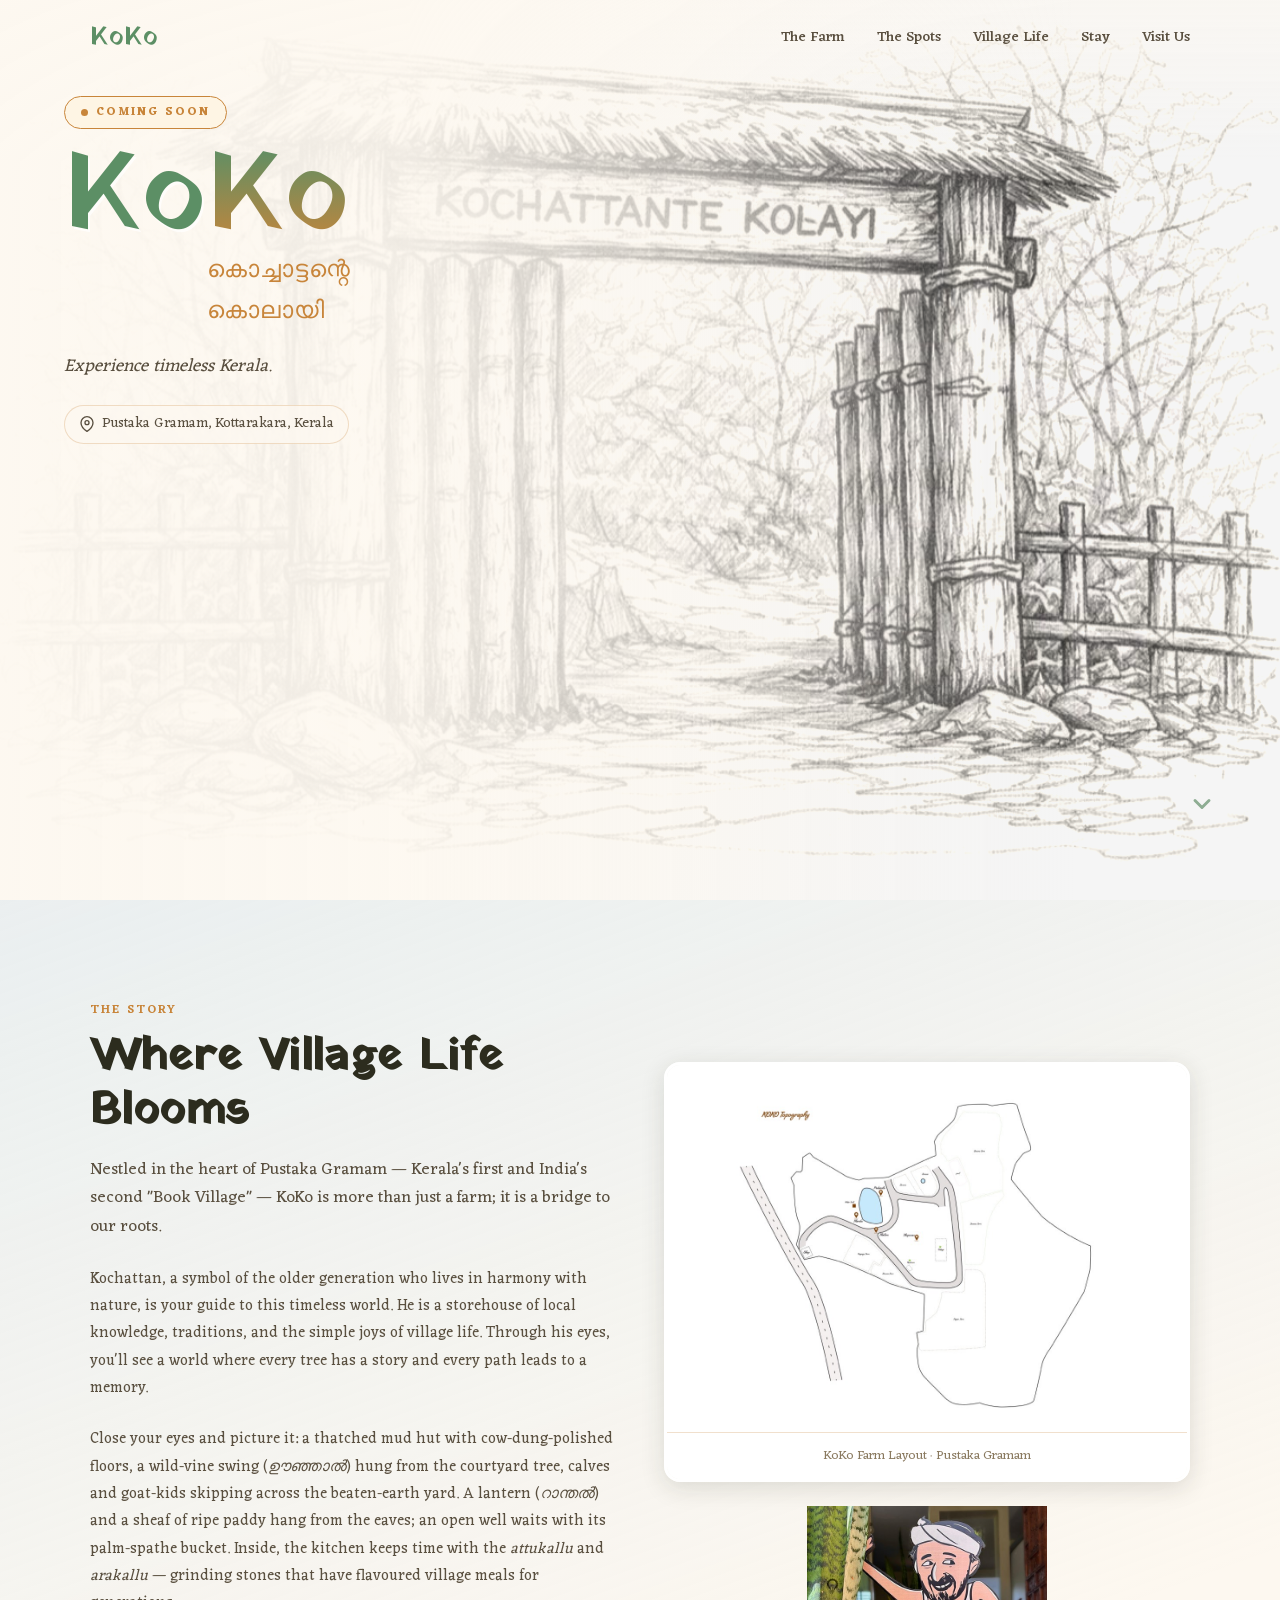
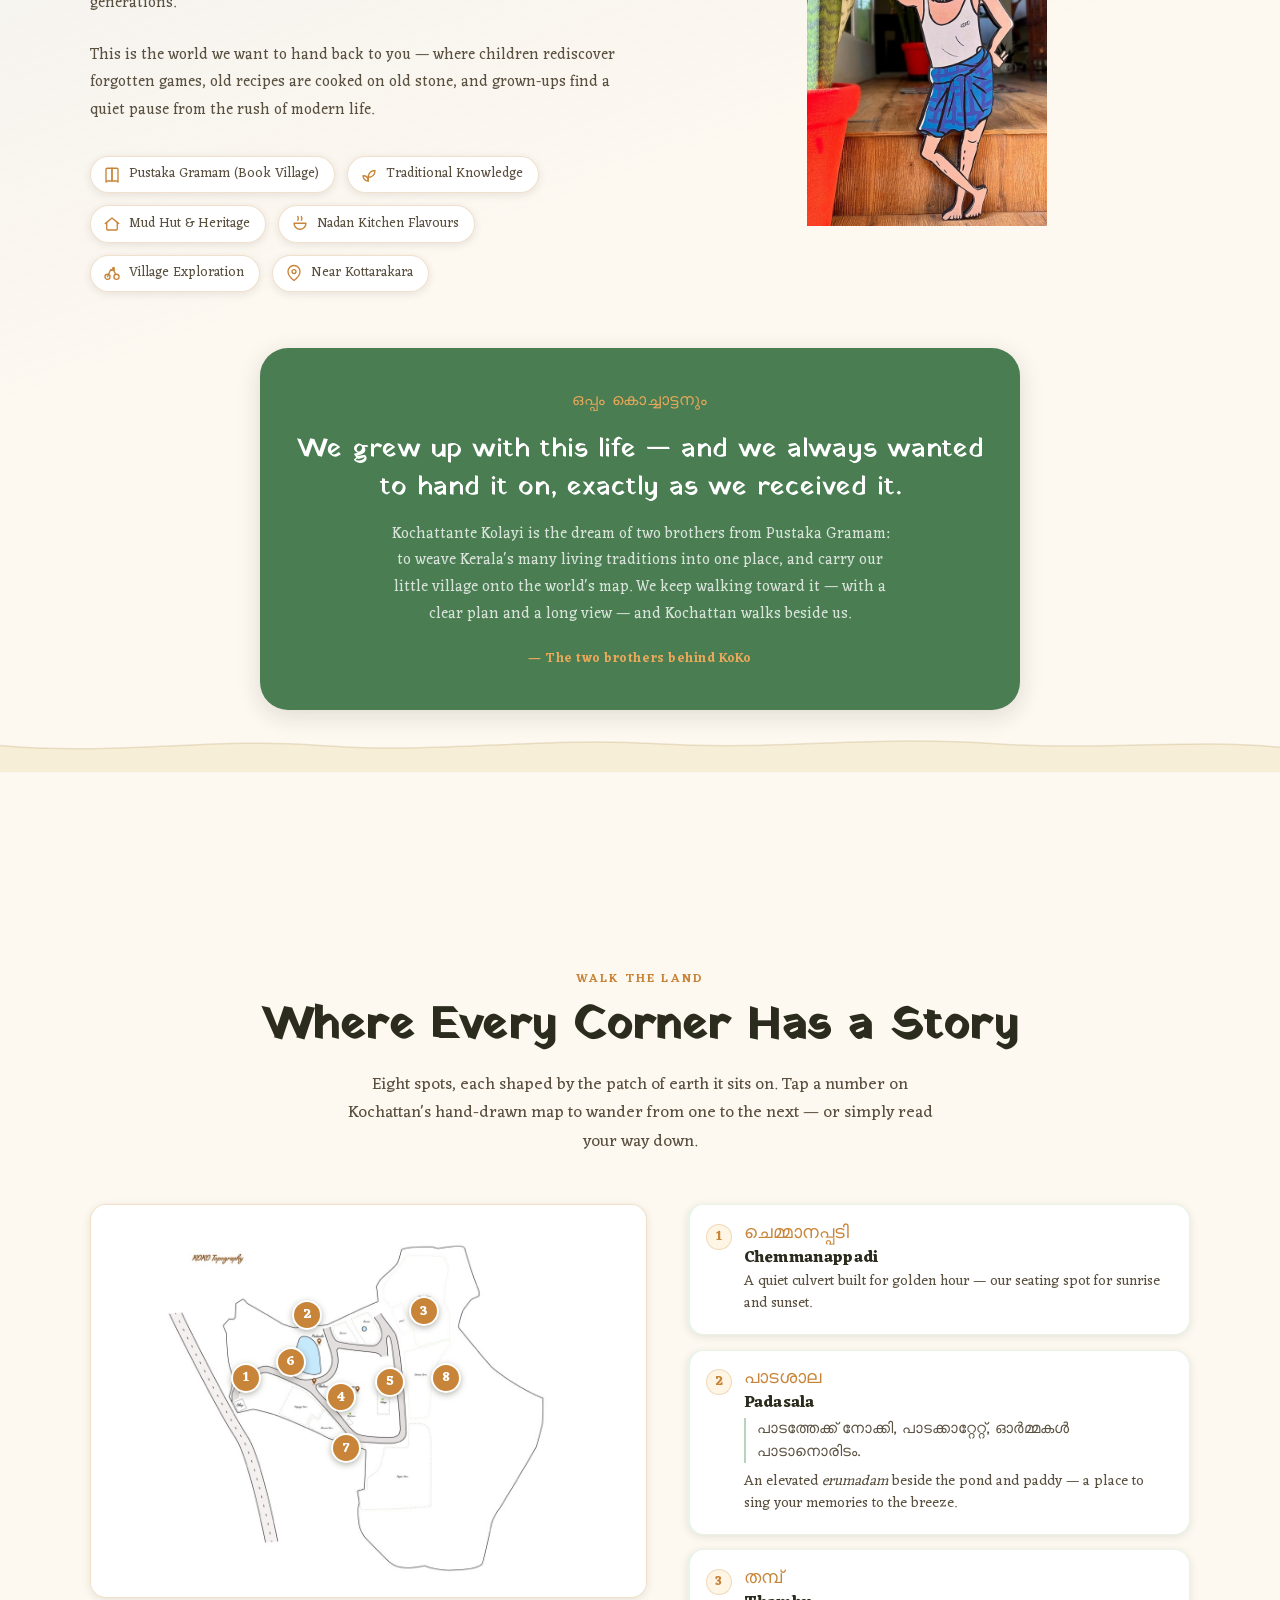
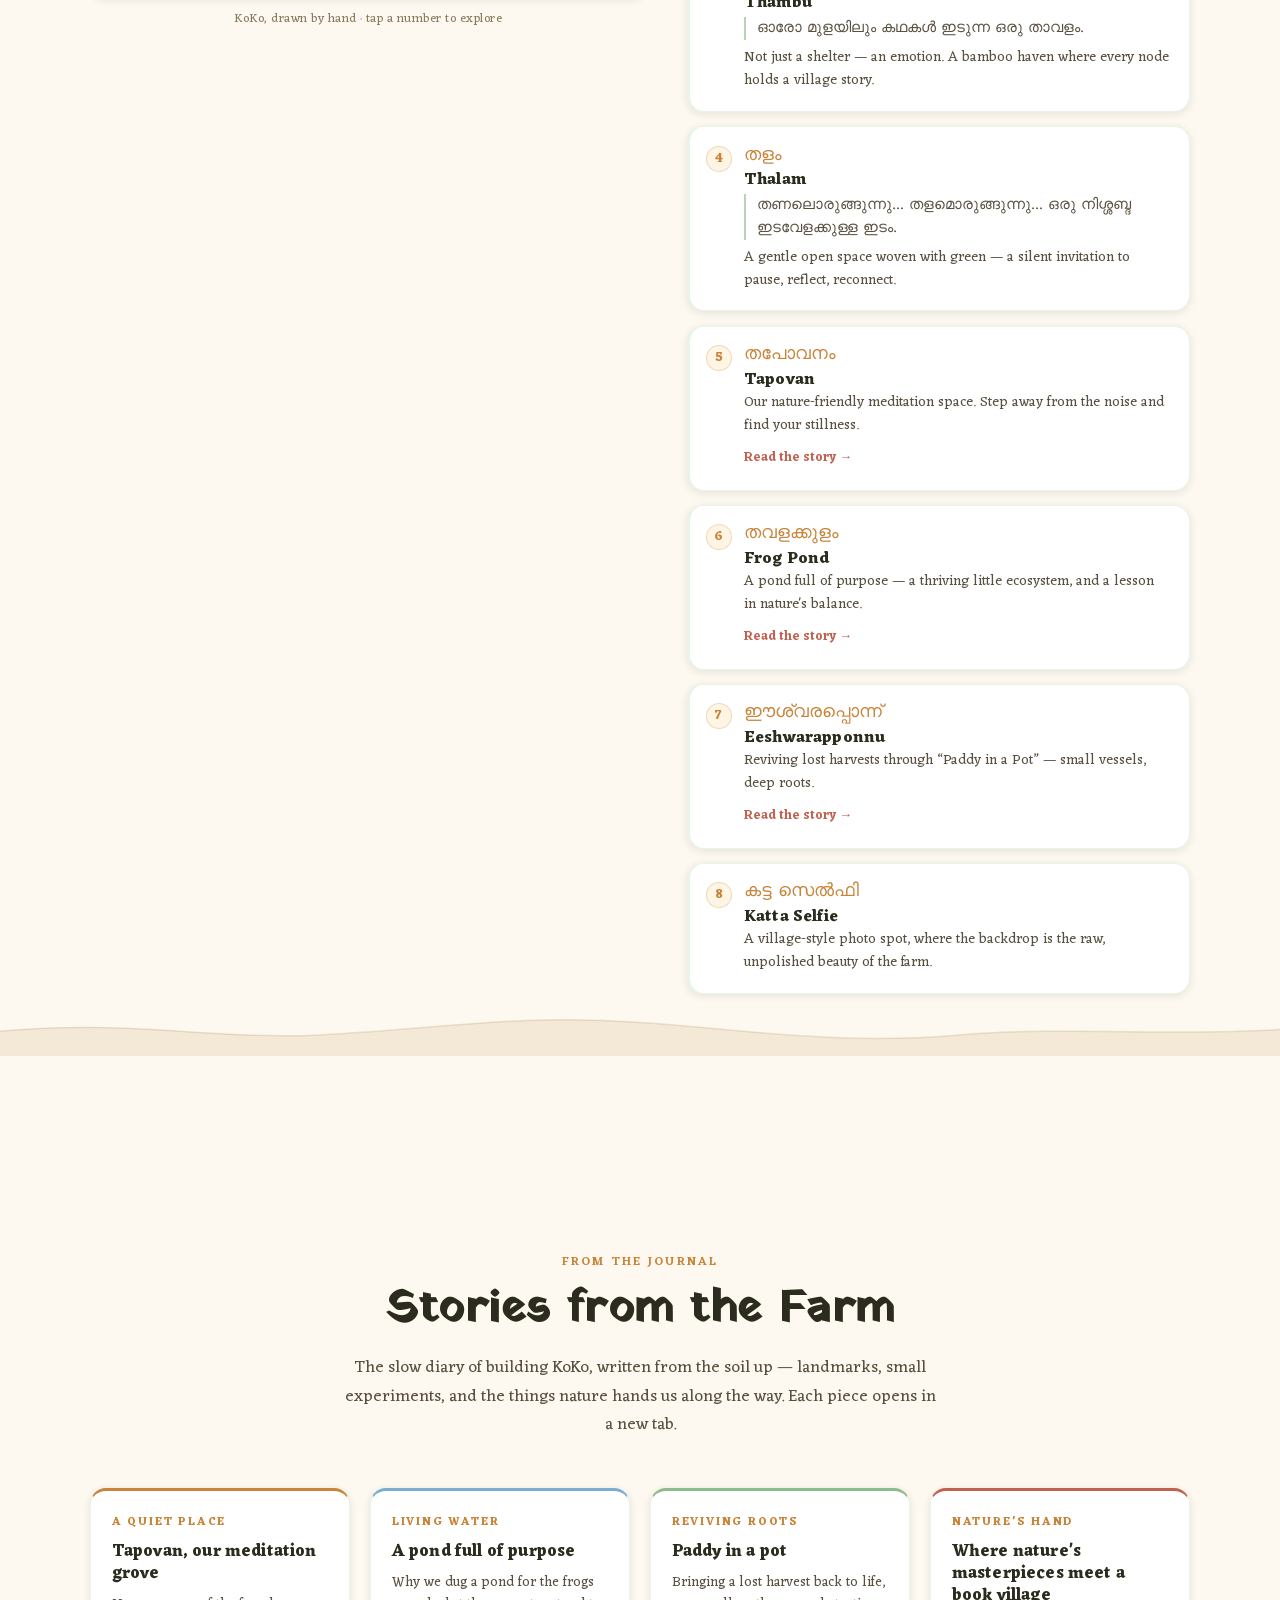
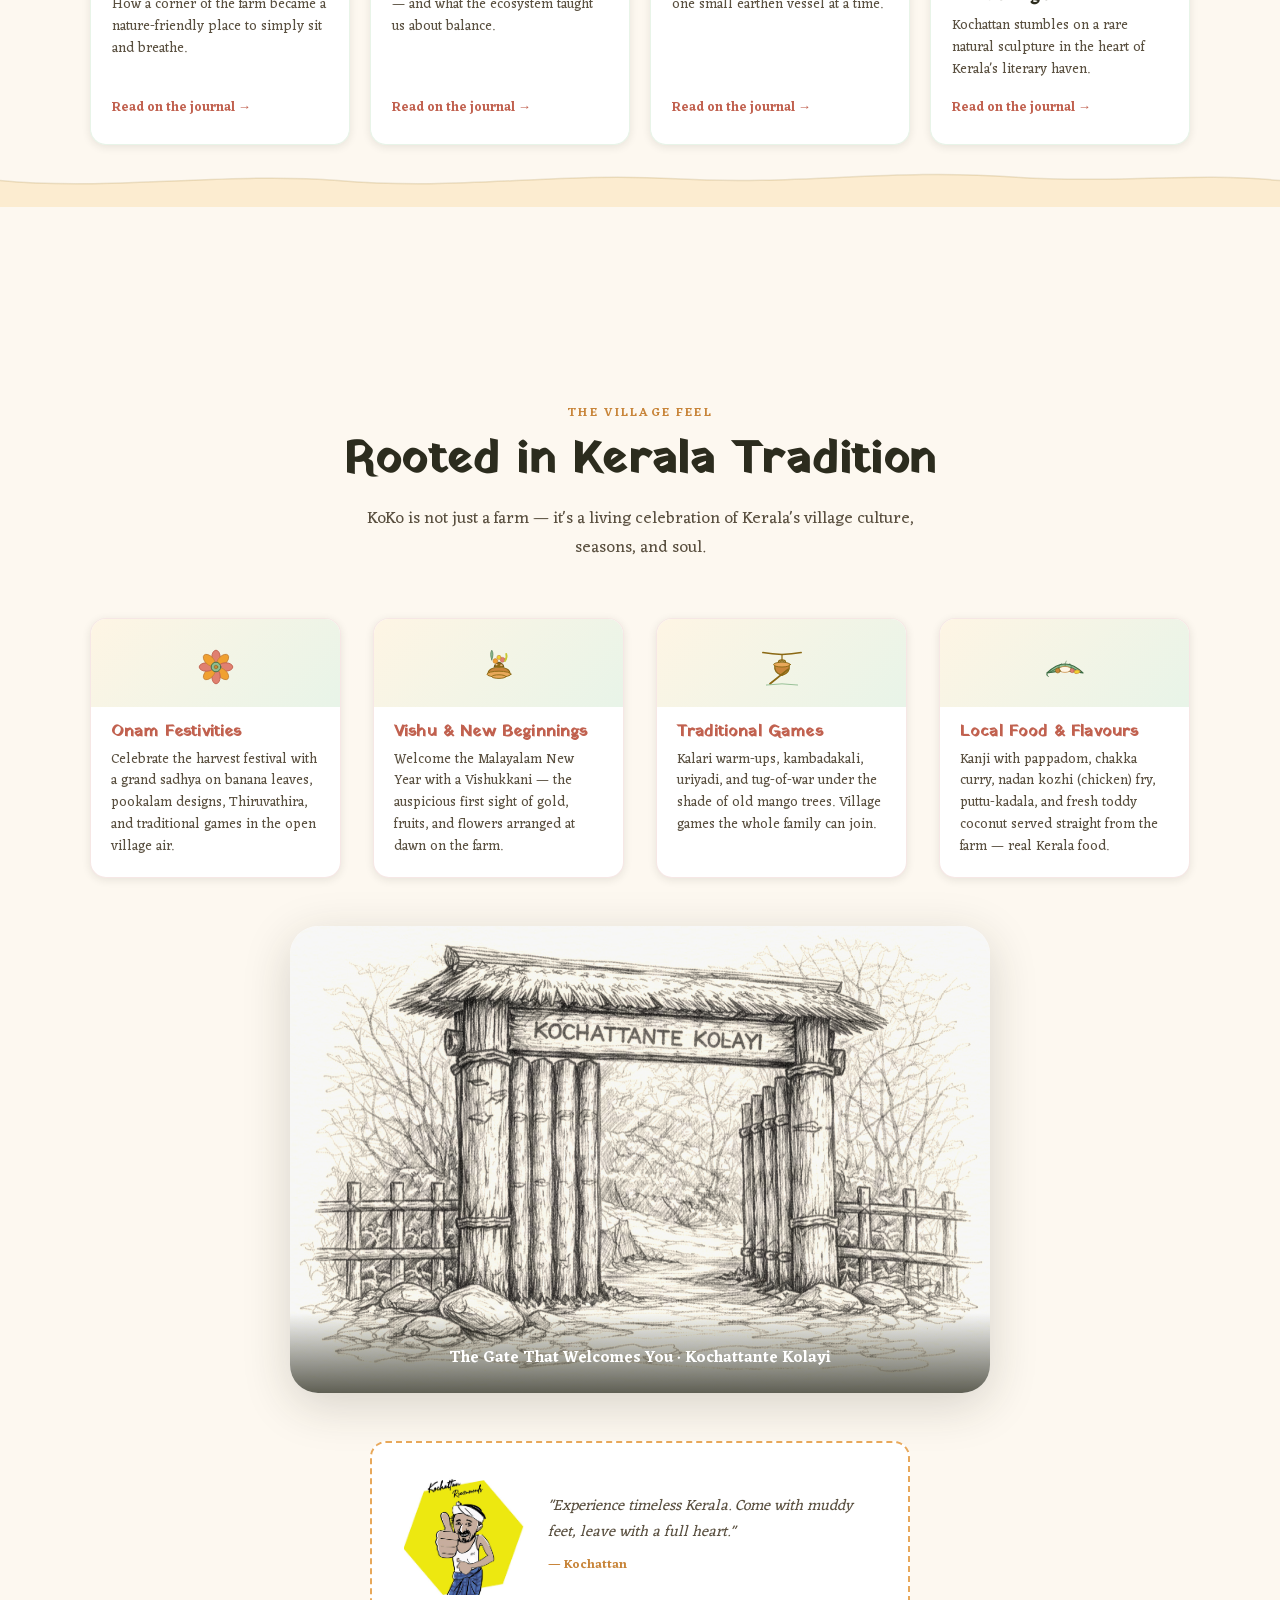
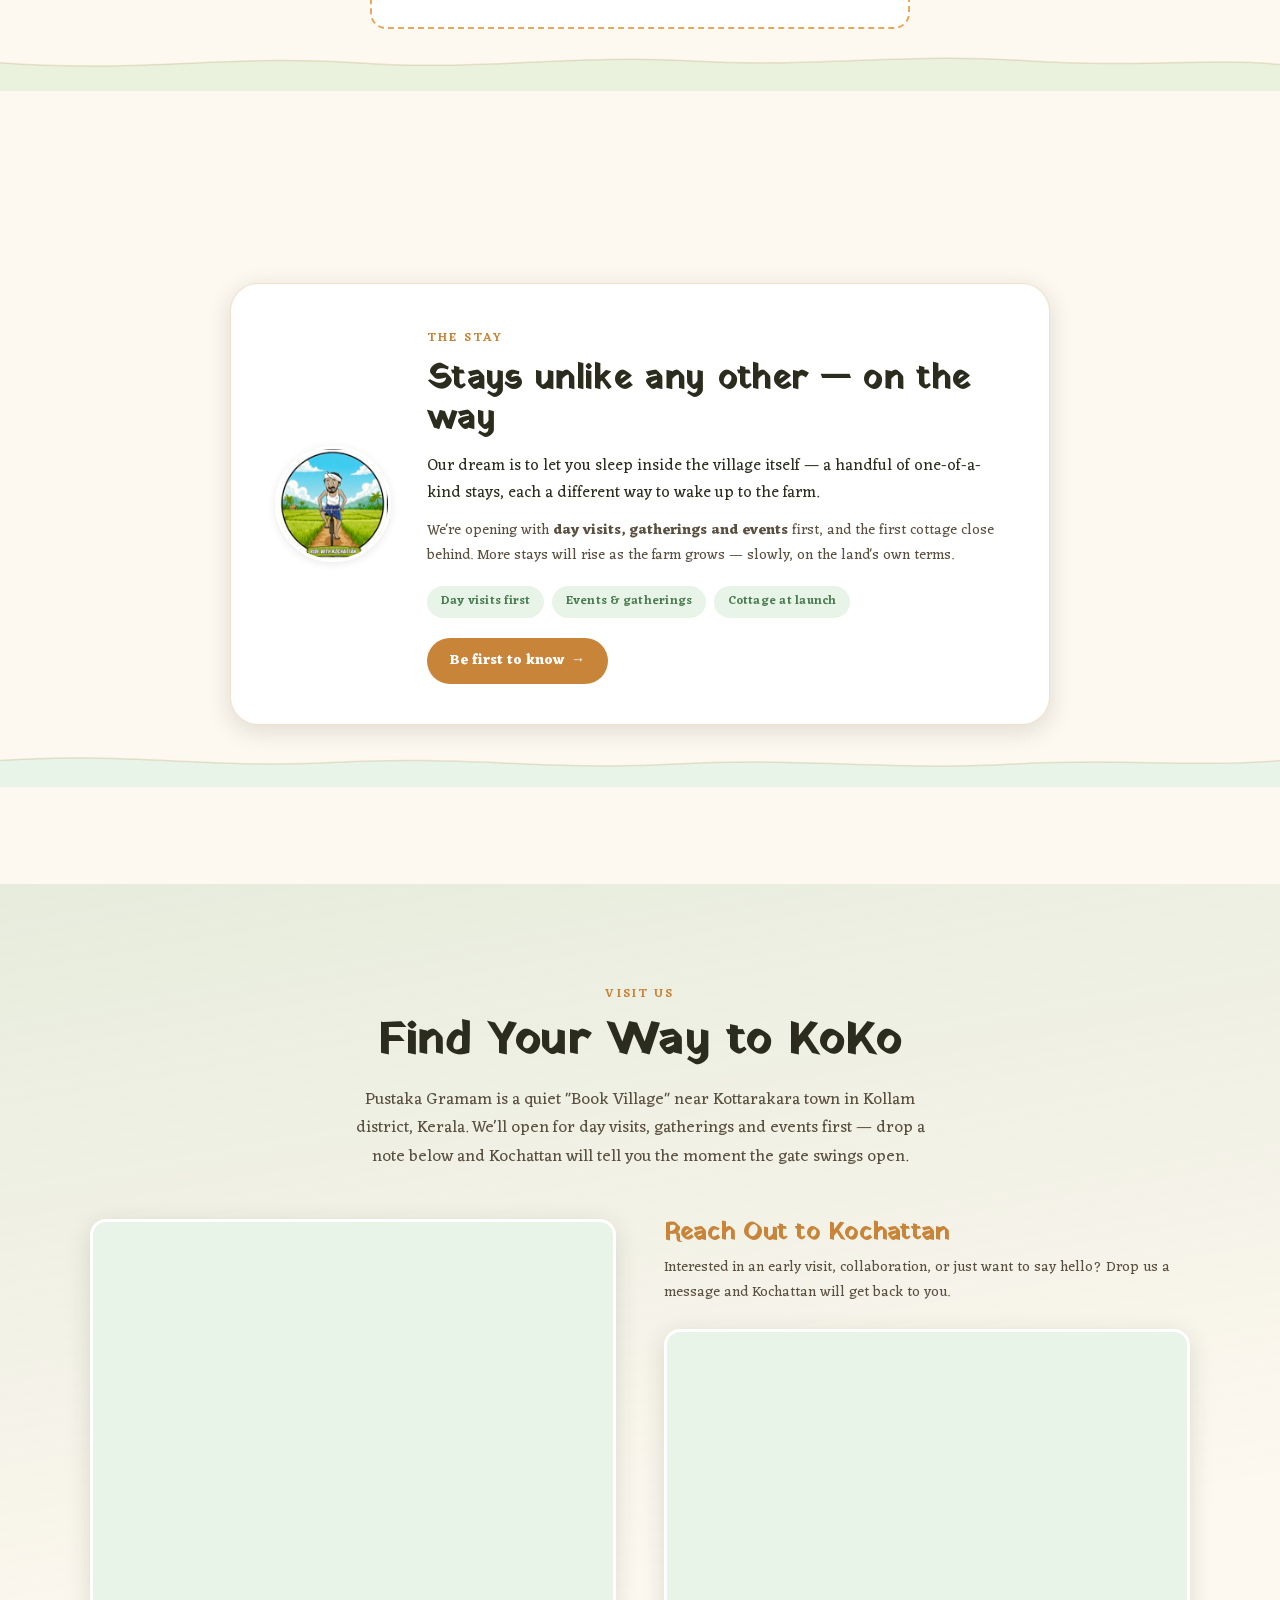
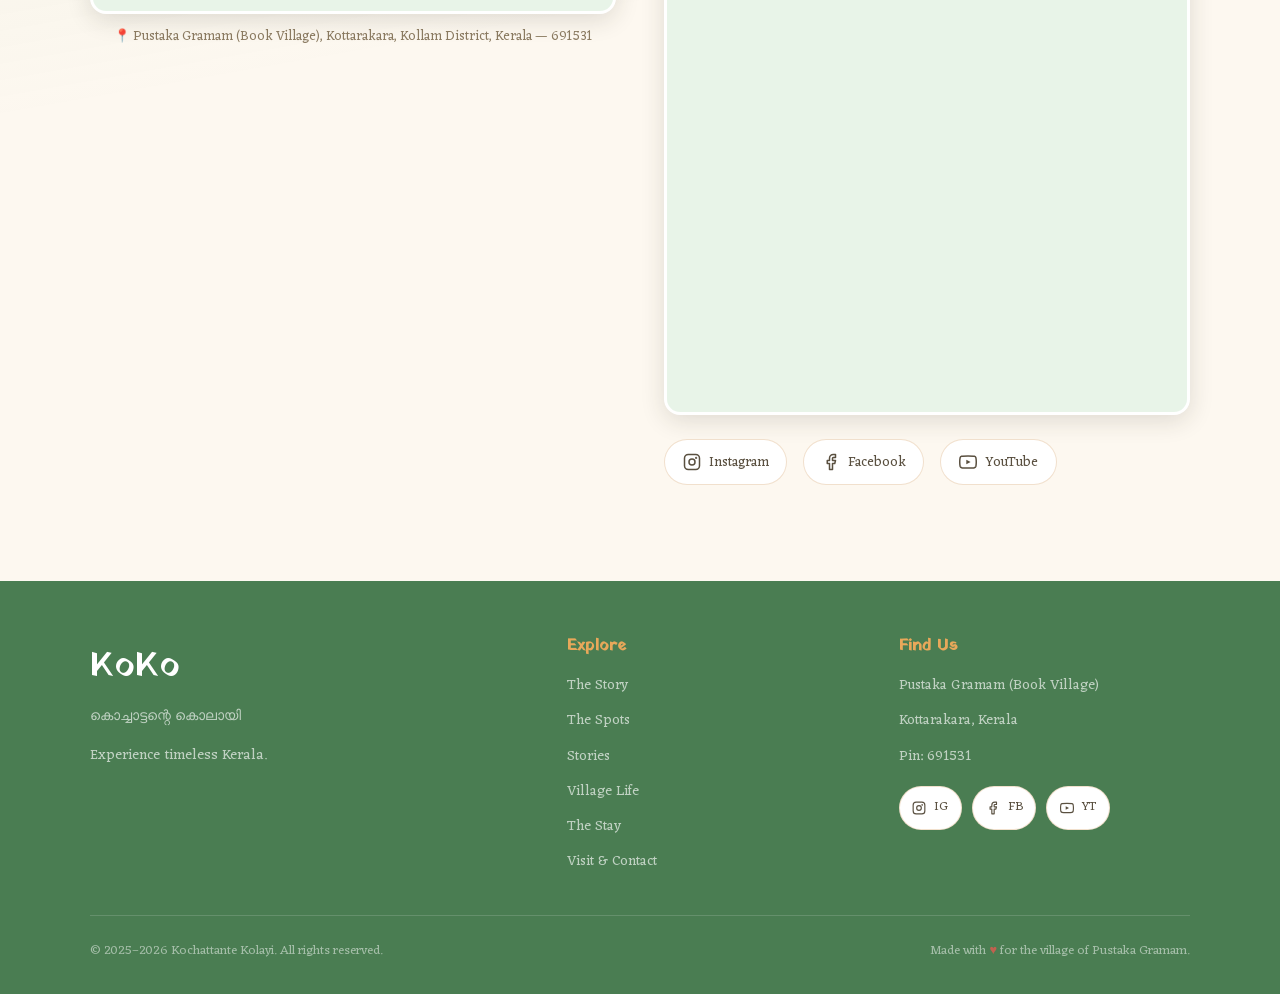
==== commit 10cb6bec: "Fix map markers being untappable on mobile On small screens the 8 markers overlapped, so taps landed" ====
--- a/index.html
+++ b/index.html
@@ -44,7 +44,7 @@
   <meta name="twitter:description" content="A Kerala village agri-tourism experience opening in Pustaka Gramam, Kottarakara. Where village life blooms." />
   <meta name="twitter:image" content="https://kochattan.in/img/kochattan-thumpsup.jpeg" />
   <title>KoKo — Kerala Agritourism & Farm Stay near Kottarakara</title>
-  <link rel="stylesheet" href="./css/style.css" />
+  <link rel="stylesheet" href="./css/style.css?v=2" />
   <!-- Preload hero background (LCP image) -->
   <link rel="preload" as="image" href="./img/KoKo-entrace.jpeg" fetchpriority="high" />
   <!-- Preconnect for GA4 (early connection to analytics host) -->
@@ -298,14 +298,14 @@
               height="847"
               loading="lazy"
             />
-            <button class="map-marker" type="button" data-spot="chemmanappadi" aria-controls="spot-chemmanappadi" aria-pressed="false" aria-label="Chemmanappadi — sunrise and sunset seating" style="left:30%; top:43%;"><span aria-hidden="true">1</span></button>
-            <button class="map-marker" type="button" data-spot="padasala" aria-controls="spot-padasala" aria-pressed="false" aria-label="Padasala — elevated peace hut by the pond" style="left:43%; top:33%;"><span aria-hidden="true">2</span></button>
-            <button class="map-marker" type="button" data-spot="thambu" aria-controls="spot-thambu" aria-pressed="false" aria-label="Thambu — a bamboo haven of stories" style="left:53%; top:27%;"><span aria-hidden="true">3</span></button>
-            <button class="map-marker" type="button" data-spot="thalam" aria-controls="spot-thalam" aria-pressed="false" aria-label="Thalam — a quiet green open space" style="left:42%; top:46%;"><span aria-hidden="true">4</span></button>
-            <button class="map-marker" type="button" data-spot="tapovan" aria-controls="spot-tapovan" aria-pressed="false" aria-label="Tapovan — a meditation space" style="left:49%; top:46%;"><span aria-hidden="true">5</span></button>
-            <button class="map-marker" type="button" data-spot="frogpond" aria-controls="spot-frogpond" aria-pressed="false" aria-label="Frog Pond — a pond full of purpose" style="left:39%; top:38%;"><span aria-hidden="true">6</span></button>
-            <button class="map-marker" type="button" data-spot="eeshwarapponnu" aria-controls="spot-eeshwarapponnu" aria-pressed="false" aria-label="Eeshwarapponnu — paddy in a pot" style="left:44%; top:55%;"><span aria-hidden="true">7</span></button>
-            <button class="map-marker" type="button" data-spot="kattaselfie" aria-controls="spot-kattaselfie" aria-pressed="false" aria-label="Katta Selfie — a village-style photo spot" style="left:55%; top:50%;"><span aria-hidden="true">8</span></button>
+            <button class="map-marker" type="button" data-spot="chemmanappadi" aria-controls="spot-chemmanappadi" aria-pressed="false" aria-label="Chemmanappadi — sunrise and sunset seating" style="left:28%; top:44%;"><span aria-hidden="true">1</span></button>
+            <button class="map-marker" type="button" data-spot="padasala" aria-controls="spot-padasala" aria-pressed="false" aria-label="Padasala — elevated peace hut by the pond" style="left:39%; top:28%;"><span aria-hidden="true">2</span></button>
+            <button class="map-marker" type="button" data-spot="thambu" aria-controls="spot-thambu" aria-pressed="false" aria-label="Thambu — a bamboo haven of stories" style="left:60%; top:27%;"><span aria-hidden="true">3</span></button>
+            <button class="map-marker" type="button" data-spot="thalam" aria-controls="spot-thalam" aria-pressed="false" aria-label="Thalam — a quiet green open space" style="left:45%; top:49%;"><span aria-hidden="true">4</span></button>
+            <button class="map-marker" type="button" data-spot="tapovan" aria-controls="spot-tapovan" aria-pressed="false" aria-label="Tapovan — a meditation space" style="left:54%; top:45%;"><span aria-hidden="true">5</span></button>
+            <button class="map-marker" type="button" data-spot="frogpond" aria-controls="spot-frogpond" aria-pressed="false" aria-label="Frog Pond — a pond full of purpose" style="left:36%; top:40%;"><span aria-hidden="true">6</span></button>
+            <button class="map-marker" type="button" data-spot="eeshwarapponnu" aria-controls="spot-eeshwarapponnu" aria-pressed="false" aria-label="Eeshwarapponnu — paddy in a pot" style="left:46%; top:62%;"><span aria-hidden="true">7</span></button>
+            <button class="map-marker" type="button" data-spot="kattaselfie" aria-controls="spot-kattaselfie" aria-pressed="false" aria-label="Katta Selfie — a village-style photo spot" style="left:64%; top:44%;"><span aria-hidden="true">8</span></button>
           </div>
           <figcaption class="spots-map-caption">KoKo, drawn by hand · tap a number to explore</figcaption>
         </figure>
@@ -813,6 +813,6 @@
     </div>
   </footer>
 
-  <script src="./js/main.js"></script>
+  <script src="./js/main.js?v=2"></script>
 </body>
 </html>
--- a/css/style.css
+++ b/css/style.css
@@ -532,11 +532,12 @@
   transition: transform 0.25s cubic-bezier(0.34,1.56,0.64,1), background 0.25s ease, box-shadow 0.25s ease;
 }
 
-/* enlarge touch target without changing visual size */
+/* modest touch padding — kept small so neighbouring markers
+   don't overlap and steal taps on the compact mobile map */
 .map-marker::after {
   content: "";
   position: absolute;
-  inset: -8px;
+  inset: -3px;
   border-radius: 50%;
 }
 
@@ -544,6 +545,7 @@
 .map-marker:focus-visible {
   transform: translate(-50%, -50%) scale(1.18);
   background: var(--terracotta);
+  z-index: 3;
 }
 
 .map-marker[aria-pressed="true"] {
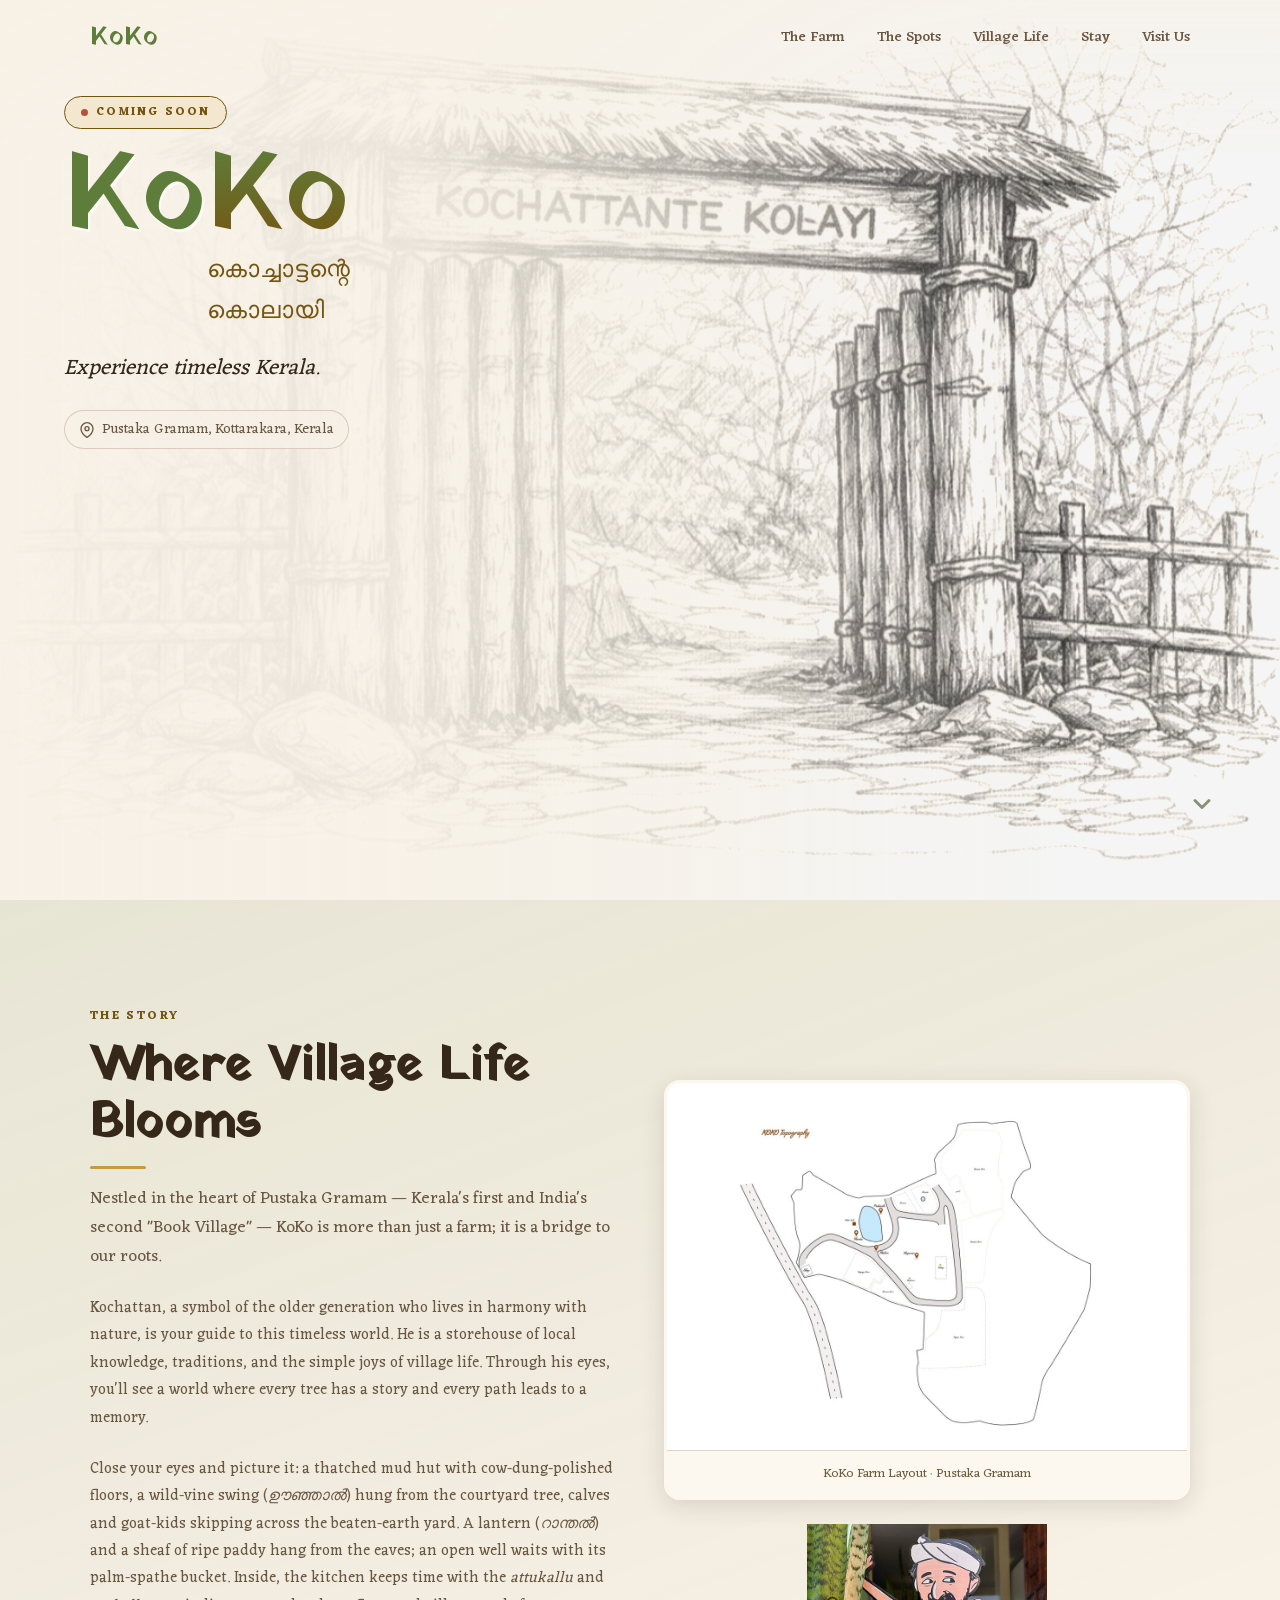
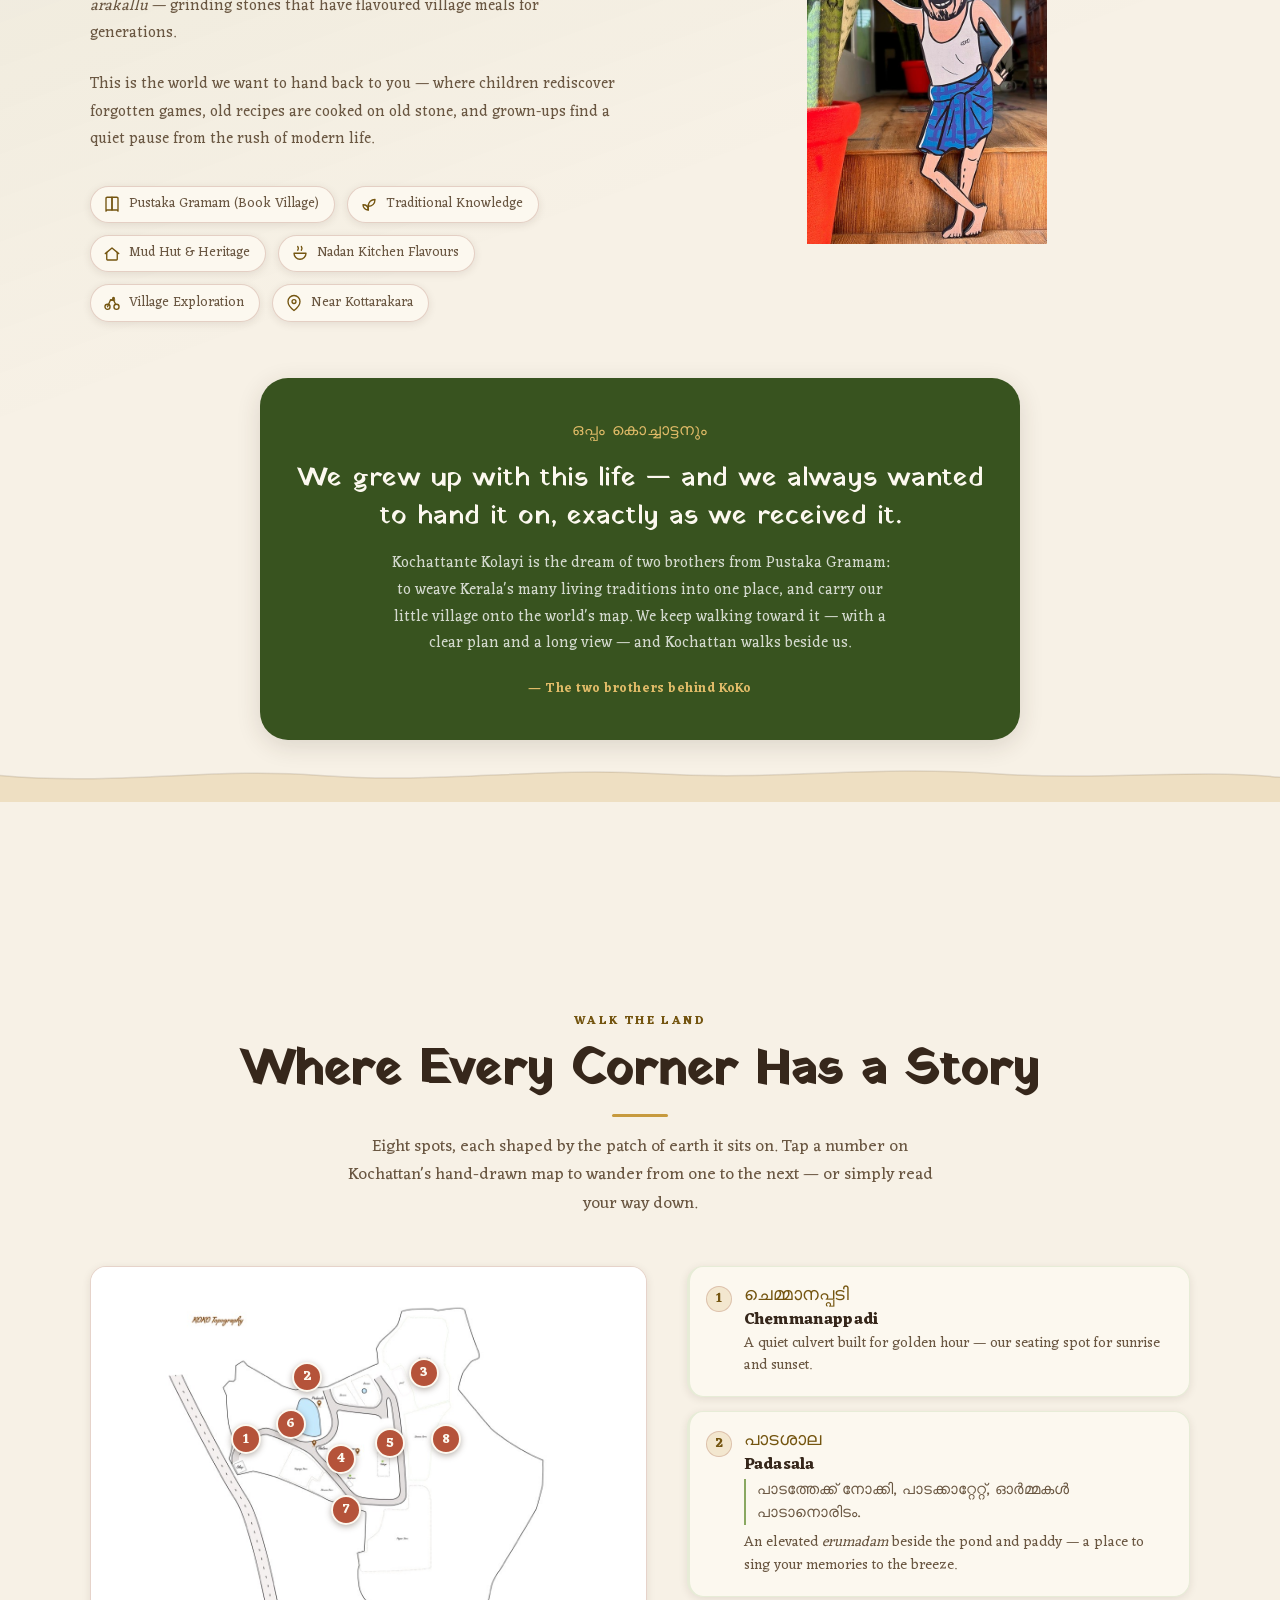
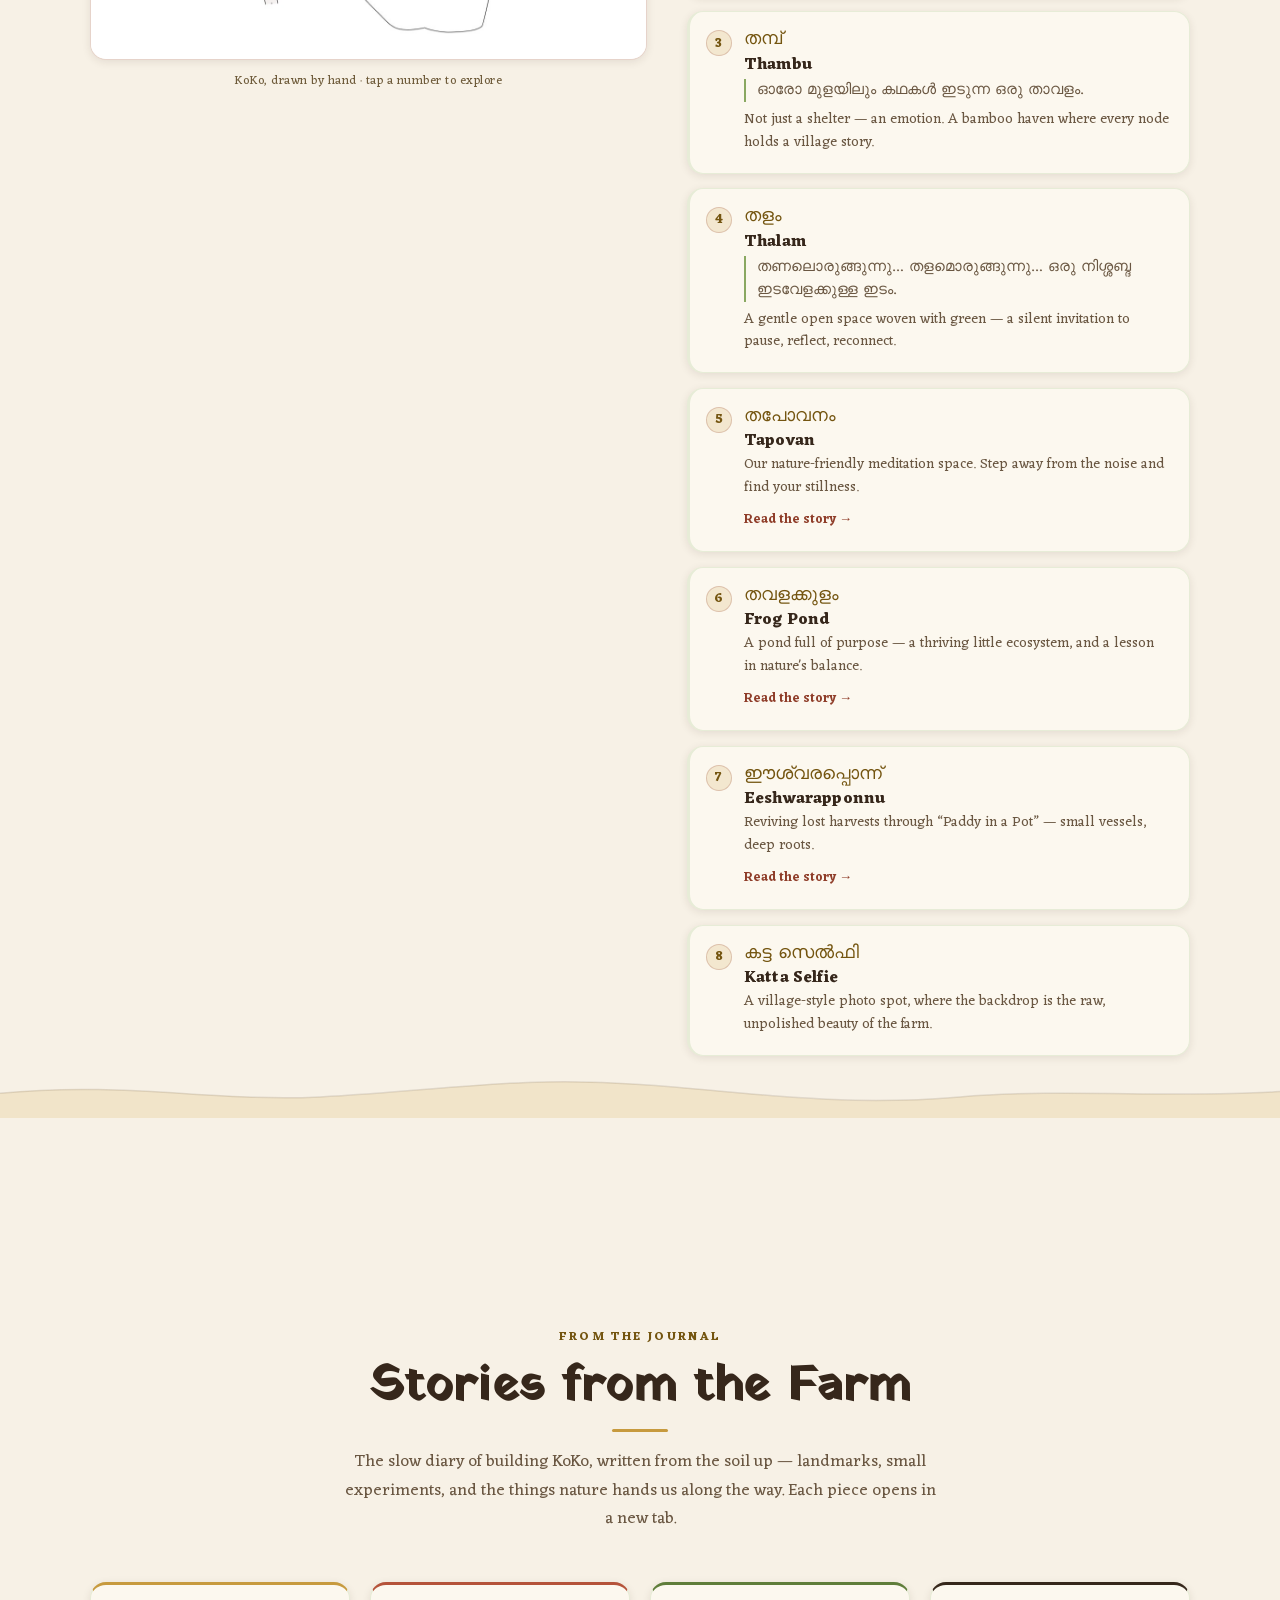
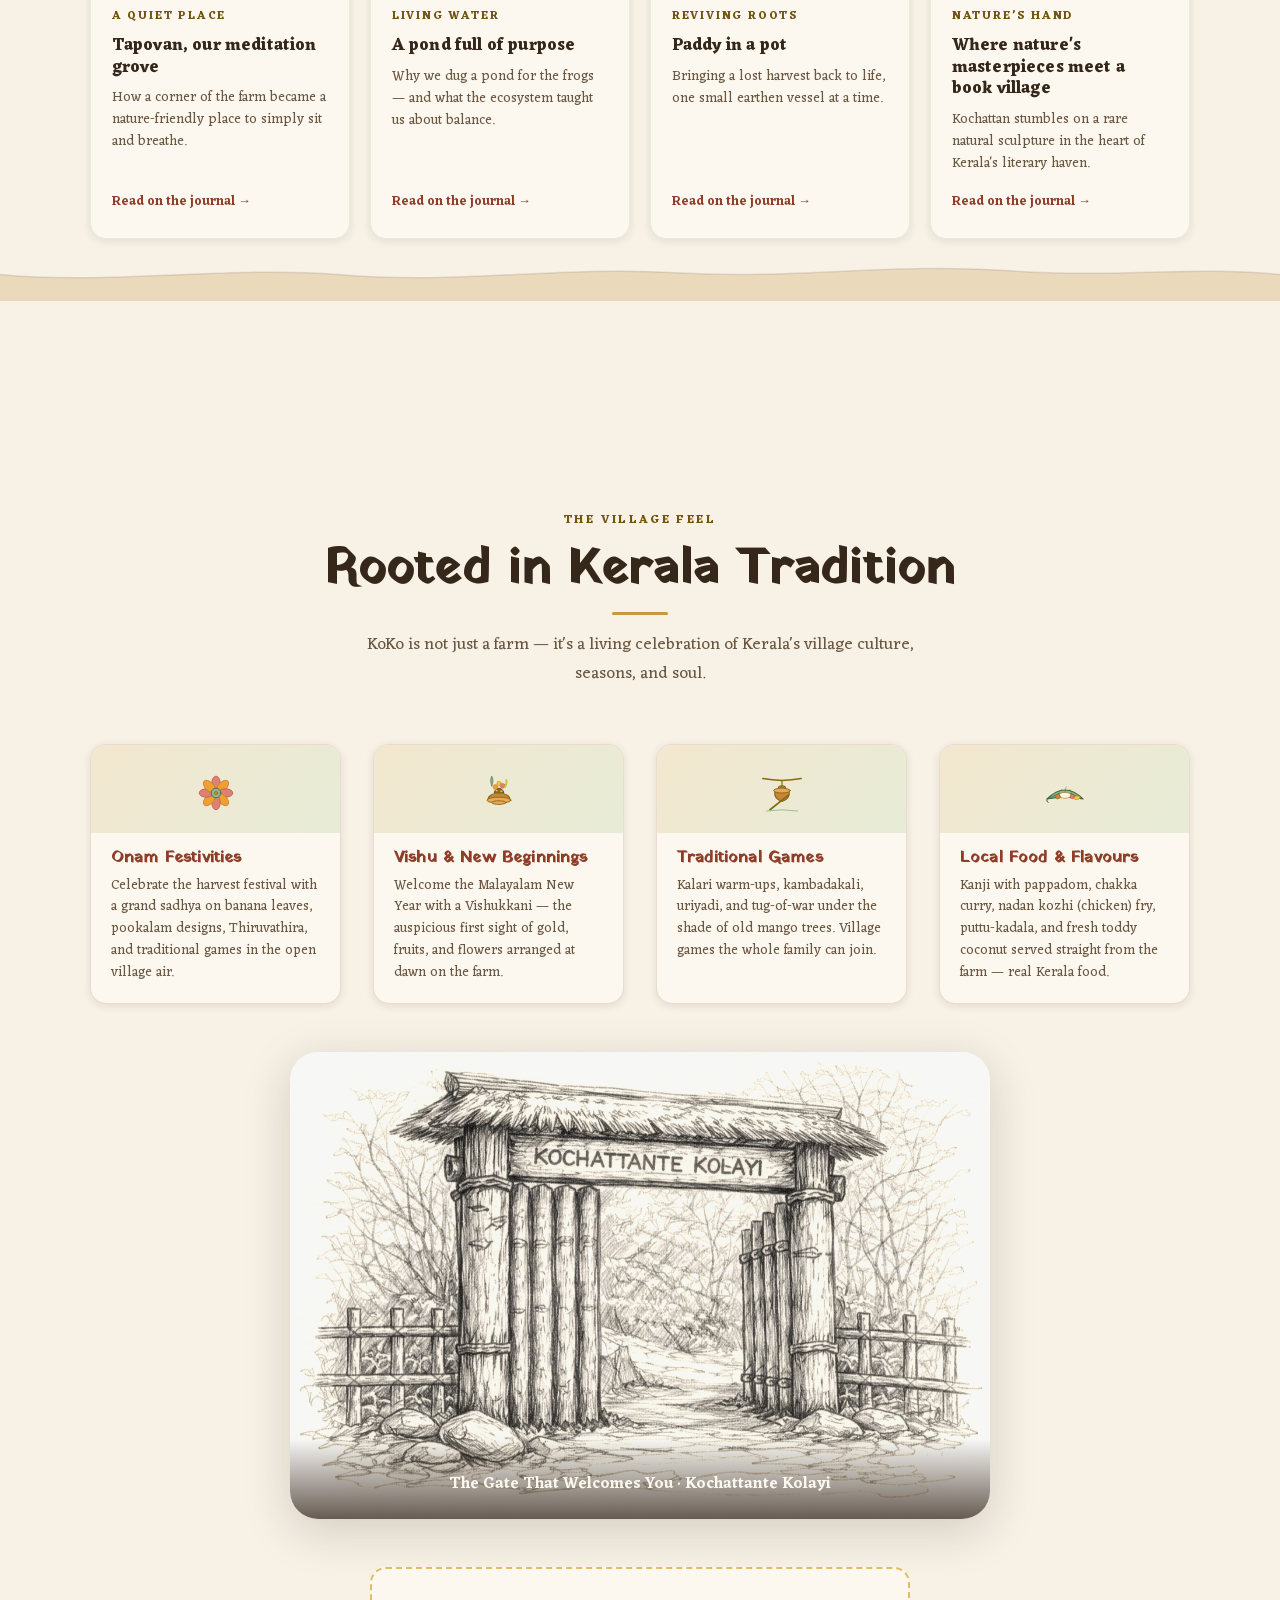
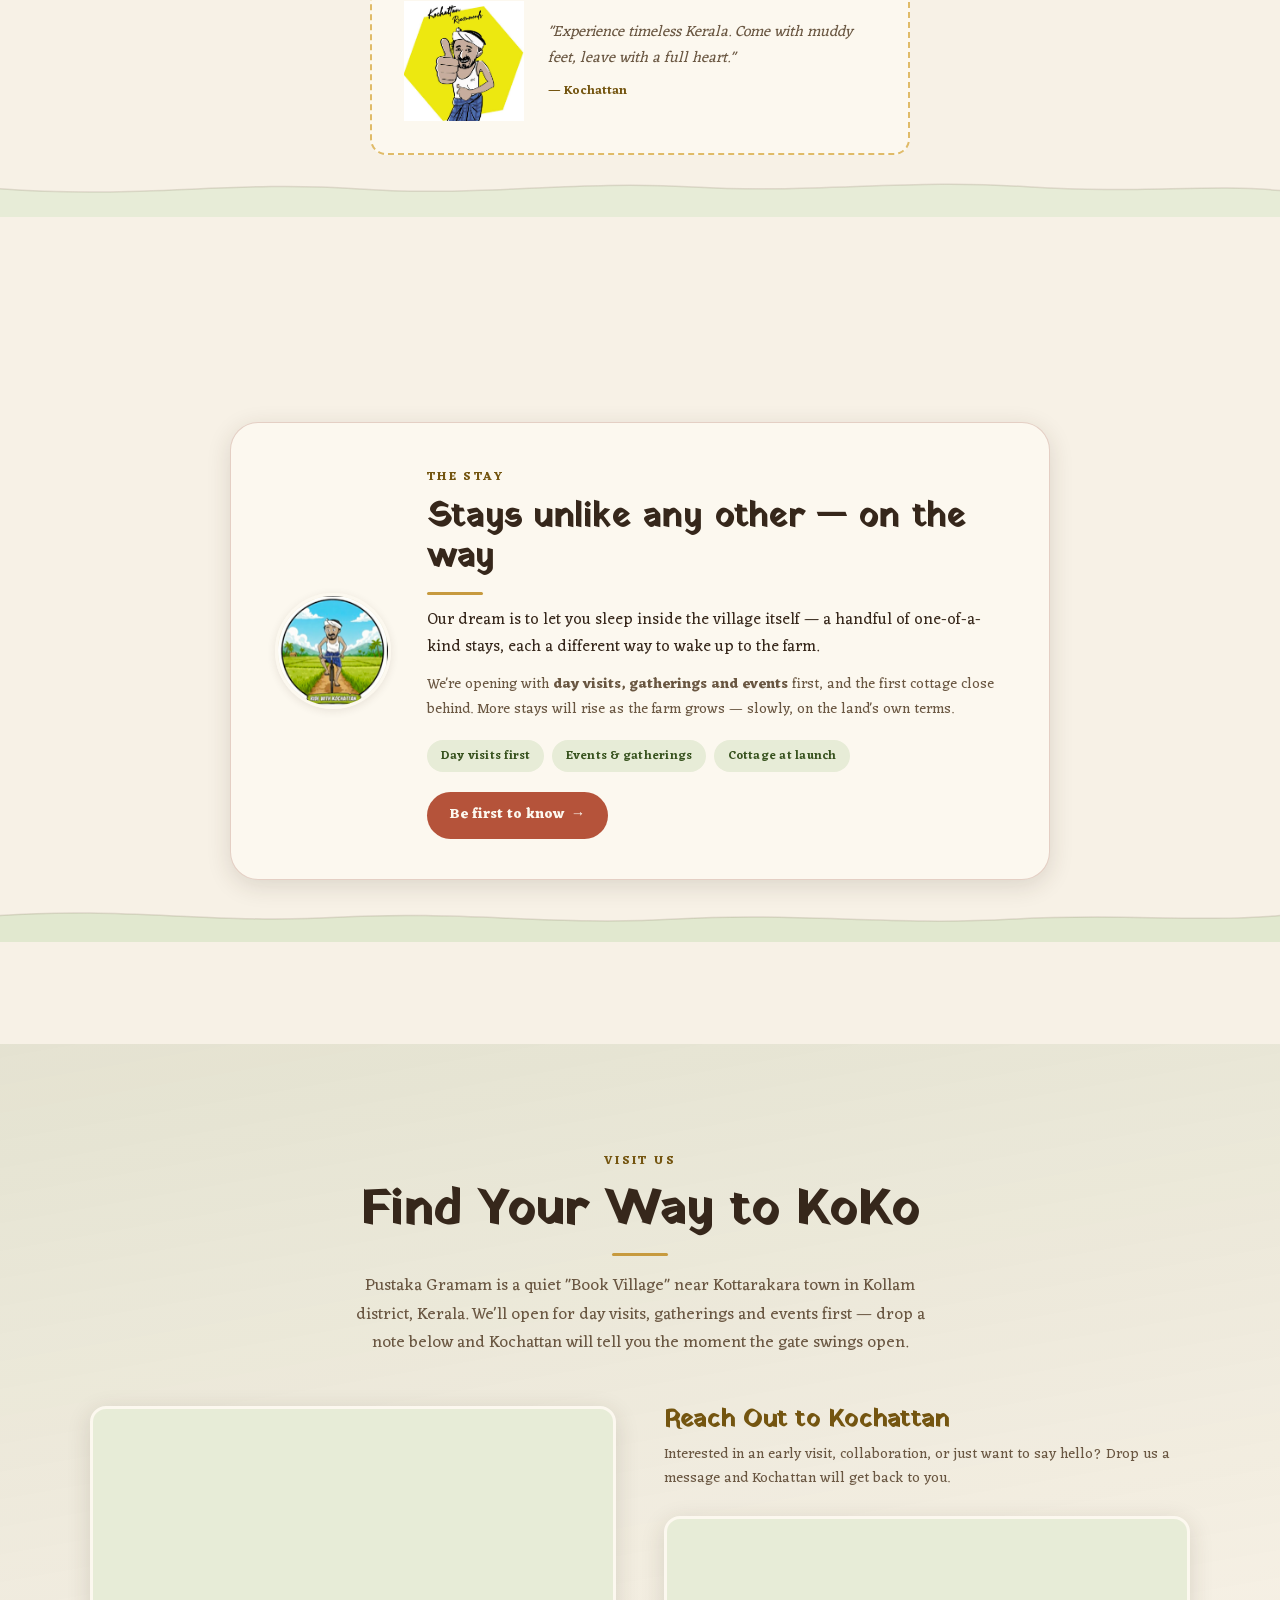
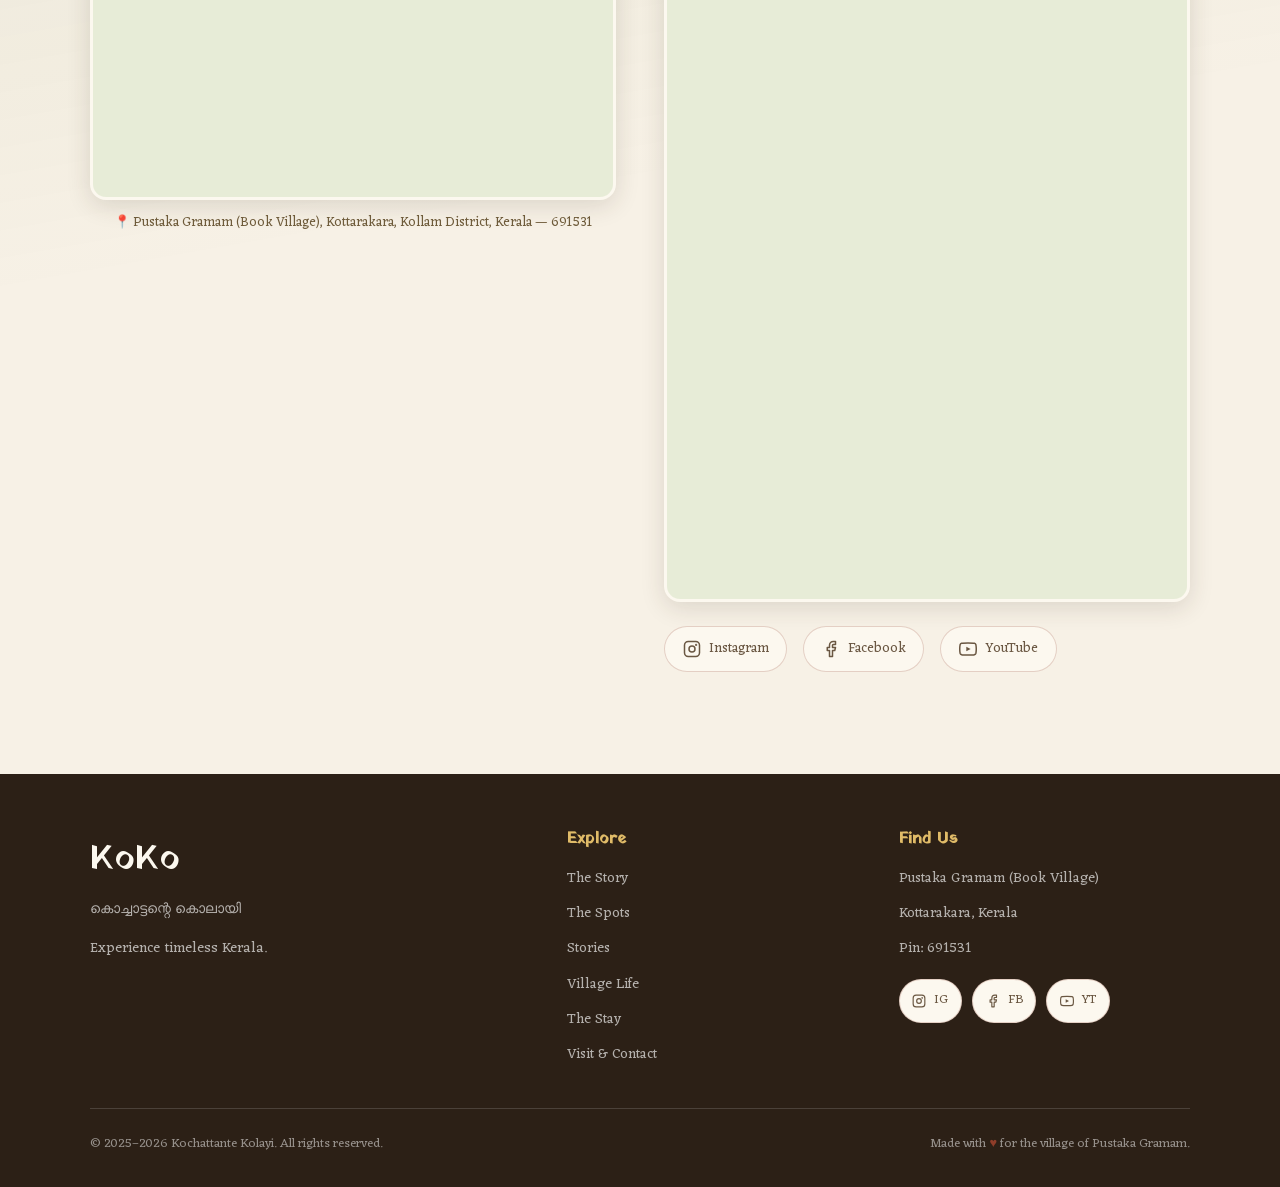
==== commit 5e3e7365: "Re-ground visual identity in a Kerala-laterite palette Replace the wide pastel "rainbow" scheme (inc" ====
--- a/index.html
+++ b/index.html
@@ -37,14 +37,14 @@
   <meta property="og:locale" content="en_IN" />
   <meta property="og:site_name" content="KoKo — Kochattante Kolayi" />
   <meta name="robots" content="index, follow" />
-  <meta name="theme-color" content="#3d6b45" />
+  <meta name="theme-color" content="#b5533a" />
   <link rel="canonical" href="https://kochattan.in/" />
   <meta name="twitter:card" content="summary_large_image" />
   <meta name="twitter:title" content="KoKo — Kochattante Kolayi | Coming Soon" />
   <meta name="twitter:description" content="A Kerala village agri-tourism experience opening in Pustaka Gramam, Kottarakara. Where village life blooms." />
   <meta name="twitter:image" content="https://kochattan.in/img/kochattan-thumpsup.jpeg" />
   <title>KoKo — Kerala Agritourism & Farm Stay near Kottarakara</title>
-  <link rel="stylesheet" href="./css/style.css?v=2" />
+  <link rel="stylesheet" href="./css/style.css?v=3" />
   <!-- Preload hero background (LCP image) -->
   <link rel="preload" as="image" href="./img/KoKo-entrace.jpeg" fetchpriority="high" />
   <!-- Preconnect for GA4 (early connection to analytics host) -->
@@ -54,7 +54,7 @@
   <link rel="dns-prefetch" href="https://www.google.com" />
   <link rel="dns-prefetch" href="https://docs.google.com" />
   <!-- Inline SVG favicon -->
-  <link rel="icon" href="data:image/svg+xml,<svg xmlns='http://www.w3.org/2000/svg' viewBox='0 0 100 100'><rect width='100' height='100' rx='20' fill='%233d6b45'/><text y='.9em' font-size='72' x='10' fill='%23fdf8f0' font-family='serif' font-weight='bold'>K</text></svg>" />
+  <link rel="icon" href="data:image/svg+xml,<svg xmlns='http://www.w3.org/2000/svg' viewBox='0 0 100 100'><rect width='100' height='100' rx='20' fill='%23b5533a'/><text y='.9em' font-size='72' x='10' fill='%23f7f1e6' font-family='serif' font-weight='bold'>K</text></svg>" />
   <!-- JSON-LD Structured Data -->
   <script type="application/ld+json">
   {
@@ -126,7 +126,7 @@
   <!-- ══════════════════════════════════════════
        1. HERO
   ══════════════════════════════════════════ -->
-  <section class="hero" id="hero" data-bg="#fdf8f0" aria-label="Hero">
+  <section class="hero" id="hero" data-bg="#f7f1e6" aria-label="Hero">
 
     <!-- Full-bleed gate background -->
     <div class="hero-gate-bg" role="presentation" aria-hidden="true"></div>
@@ -169,7 +169,7 @@
     <!-- Wavy divider -->
     <div class="wavy-divider" aria-hidden="true">
       <svg viewBox="0 0 1440 70" xmlns="http://www.w3.org/2000/svg" preserveAspectRatio="none">
-        <path d="M0,40 C150,28 250,50 380,44 C520,38 620,20 760,30 C900,40 1000,56 1140,44 C1260,34 1350,46 1440,40 L1440,70 L0,70 Z" fill="#c8dff0"/>
+        <path d="M0,40 C150,28 250,50 380,44 C520,38 620,20 760,30 C900,40 1000,56 1140,44 C1260,34 1350,46 1440,40 L1440,70 L0,70 Z" fill="#f2e7d0"/>
         <path class="wavy-ink" d="M0,40 C150,28 250,50 380,44 C520,38 620,20 760,30 C900,40 1000,56 1140,44 C1260,34 1350,46 1440,40" fill="none"/>
       </svg>
     </div>
@@ -178,7 +178,7 @@
   <!-- ══════════════════════════════════════════
        2. ABOUT THE FARM
   ══════════════════════════════════════════ -->
-  <section class="about" id="about" data-bg="#c8dff0" aria-label="About the Farm">
+  <section class="about" id="about" data-bg="#f2e7d0" aria-label="About the Farm">
     <div class="container">
       <div class="grid-2">
 
@@ -267,7 +267,7 @@
 
     <div class="wavy-divider" aria-hidden="true">
       <svg viewBox="0 0 1440 70" xmlns="http://www.w3.org/2000/svg" preserveAspectRatio="none">
-        <path d="M0,40 C130,52 240,30 360,40 C500,50 600,30 740,38 C880,46 980,28 1120,38 C1240,46 1340,32 1440,42 L1440,70 L0,70 Z" fill="#f7eed8"/>
+        <path d="M0,40 C130,52 240,30 360,40 C500,50 600,30 740,38 C880,46 980,28 1120,38 C1240,46 1340,32 1440,42 L1440,70 L0,70 Z" fill="#eedfc2"/>
         <path class="wavy-ink" d="M0,40 C130,52 240,30 360,40 C500,50 600,30 740,38 C880,46 980,28 1120,38 C1240,46 1340,32 1440,42" fill="none"/>
       </svg>
     </div>
@@ -276,7 +276,7 @@
   <!-- ══════════════════════════════════════════
        3. THE SPOTS & SOUL OF KoKo
   ══════════════════════════════════════════ -->
-  <section class="spots" id="spots" data-bg="#f7eed8" aria-label="The Spots of KoKo">
+  <section class="spots" id="spots" data-bg="#eedfc2" aria-label="The Spots of KoKo">
     <div class="container">
       <div class="spots-header reveal">
         <span class="section-label">Walk the Land</span>
@@ -381,7 +381,7 @@
 
     <div class="wavy-divider" aria-hidden="true">
       <svg viewBox="0 0 1440 70" xmlns="http://www.w3.org/2000/svg" preserveAspectRatio="none">
-        <path d="M0,42 C140,28 240,52 360,46 C500,39 580,22 720,32 C840,40 940,58 1080,46 C1200,36 1320,48 1440,40 L1440,70 L0,70 Z" fill="#f3e9d6"/>
+        <path d="M0,42 C140,28 240,52 360,46 C500,39 580,22 720,32 C840,40 940,58 1080,46 C1200,36 1320,48 1440,40 L1440,70 L0,70 Z" fill="#f1e4c9"/>
         <path class="wavy-ink" d="M0,42 C140,28 240,52 360,46 C500,39 580,22 720,32 C840,40 940,58 1080,46 C1200,36 1320,48 1440,40" fill="none"/>
       </svg>
     </div>
@@ -390,7 +390,7 @@
   <!-- ══════════════════════════════════════════
        3.5  STORIES FROM THE FARM
   ══════════════════════════════════════════ -->
-  <section class="stories" id="stories" data-bg="#f3e9d6" aria-label="Stories from the Farm">
+  <section class="stories" id="stories" data-bg="#f1e4c9" aria-label="Stories from the Farm">
     <div class="container">
       <div class="stories-header reveal">
         <span class="section-label">From the Journal</span>
@@ -443,7 +443,7 @@
 
     <div class="wavy-divider" aria-hidden="true">
       <svg viewBox="0 0 1440 70" xmlns="http://www.w3.org/2000/svg" preserveAspectRatio="none">
-        <path d="M0,40 C120,52 260,30 380,40 C520,52 620,30 760,38 C900,46 1000,26 1140,36 C1260,44 1340,30 1440,40 L1440,70 L0,70 Z" fill="#fcecd0"/>
+        <path d="M0,40 C120,52 260,30 380,40 C520,52 620,30 760,38 C900,46 1000,26 1140,36 C1260,44 1340,30 1440,40 L1440,70 L0,70 Z" fill="#ebd9bc"/>
         <path class="wavy-ink" d="M0,40 C120,52 260,30 380,40 C520,52 620,30 760,38 C900,46 1000,26 1140,36 C1260,44 1340,30 1440,40" fill="none"/>
       </svg>
     </div>
@@ -452,7 +452,7 @@
   <!-- ══════════════════════════════════════════
        4. THE VILLAGE FEEL
   ══════════════════════════════════════════ -->
-  <section class="village" id="village" data-bg="#fcecd0" aria-label="The Village Feel">
+  <section class="village" id="village" data-bg="#ebd9bc" aria-label="The Village Feel">
     <div class="container">
       <div class="village-header reveal">
         <span class="section-label">The Village Feel</span>
@@ -622,7 +622,7 @@
 
     <div class="wavy-divider" aria-hidden="true">
       <svg viewBox="0 0 1440 70" xmlns="http://www.w3.org/2000/svg" preserveAspectRatio="none">
-        <path d="M0,38 C160,50 260,28 400,38 C540,48 640,28 780,36 C920,44 1020,26 1160,36 C1280,44 1360,32 1440,40 L1440,70 L0,70 Z" fill="#eaf1dd"/>
+        <path d="M0,38 C160,50 260,28 400,38 C540,48 640,28 780,36 C920,44 1020,26 1160,36 C1280,44 1360,32 1440,40 L1440,70 L0,70 Z" fill="#e7ecd7"/>
         <path class="wavy-ink" d="M0,38 C160,50 260,28 400,38 C540,48 640,28 780,36 C920,44 1020,26 1160,36 C1280,44 1360,32 1440,40" fill="none"/>
       </svg>
     </div>
@@ -631,7 +631,7 @@
   <!-- ══════════════════════════════════════════
        4.5  THE STAY (teaser)
   ══════════════════════════════════════════ -->
-  <section class="stay" id="stay" data-bg="#eaf1dd" aria-label="The Stay">
+  <section class="stay" id="stay" data-bg="#e7ecd7" aria-label="The Stay">
     <div class="container">
       <div class="stay-card reveal">
         <div class="stay-badge" aria-hidden="true">
@@ -658,7 +658,7 @@
 
     <div class="wavy-divider" aria-hidden="true">
       <svg viewBox="0 0 1440 70" xmlns="http://www.w3.org/2000/svg" preserveAspectRatio="none">
-        <path d="M0,40 C140,30 240,50 380,42 C520,34 620,52 760,44 C900,36 1000,52 1140,44 C1260,37 1340,48 1440,40 L1440,70 L0,70 Z" fill="#e8f4e8"/>
+        <path d="M0,40 C140,30 240,50 380,42 C520,34 620,52 760,44 C900,36 1000,52 1140,44 C1260,37 1340,48 1440,40 L1440,70 L0,70 Z" fill="#e1e8cf"/>
         <path class="wavy-ink" d="M0,40 C140,30 240,50 380,42 C520,34 620,52 760,44 C900,36 1000,52 1140,44 C1260,37 1340,48 1440,40" fill="none"/>
       </svg>
     </div>
@@ -667,7 +667,7 @@
   <!-- ══════════════════════════════════════════
        5. LOCATION & CONTACT
   ══════════════════════════════════════════ -->
-  <section class="location" id="location" data-bg="#e8f4e8" aria-label="Location and Contact">
+  <section class="location" id="location" data-bg="#e1e8cf" aria-label="Location and Contact">
     <div class="container">
       <div class="text-center reveal location-header">
         <span class="section-label">Visit Us</span>
@@ -813,6 +813,6 @@
     </div>
   </footer>
 
-  <script src="./js/main.js?v=2"></script>
+  <script src="./js/main.js?v=3"></script>
 </body>
 </html>
--- a/css/style.css
+++ b/css/style.css
@@ -57,24 +57,52 @@
 
 /* ── CSS Custom Properties ── */
 :root {
-  --sage:         #8fbc8f;
-  --sage-light:   #b8d4b8;
-  --sage-pale:    #e8f4e8;
-  --sage-dark:    #4a7d52;
-  --sky:          #c8dff0;
-  --sky-dark:     #7aaed0;
-  --ochre:        #c8853a;
-  --ochre-light:  #e8a85a;
-  --terracotta:   #c1614f;
-  --terra-light:  #e08070;
-  --cream:        #fdf8f0;
-  --warm-cream:   #fef5e4;
-  --warm-brown:   #8b6914;
-  --text-dark:    #2c2c1e;
-  --text-medium:  #5a5040;
-  --text-light:   #8a7a60;
-  --white:        #ffffff;
-  --border:       rgba(200,133,58,0.25);
+  /* ── Kerala-laterite palette ──
+     Grounded in Kerala materials: laterite red-earth, paddy green,
+     brass/lamp gold, teak wood, on a whitewash + sand base.
+     Legacy token names are remapped to the new values so existing
+     rules recolour automatically; new semantic names are added too. */
+
+  /* Greens — paddy (legacy --sage*) */
+  --sage:          #5f7d3a;   /* paddy green */
+  --sage-light:    #8aa861;   /* light paddy (rules/borders) */
+  --sage-pale:     #e7ecd7;   /* pale paddy (pills, soft surfaces) */
+  --sage-dark:     #38531f;   /* deep paddy (vision band) */
+  --paddy:         #5f7d3a;
+  --paddy-deep:    #38531f;
+  --paddy-pale:    #e7ecd7;
+
+  /* legacy blue tokens repurposed — no blue anywhere on the page */
+  --sky:           #f2e7d0;   /* sand fallback */
+  --sky-dark:      #5f7d3a;   /* paddy (story accent slot) */
+
+  /* Golds — brass (legacy --ochre*) */
+  --ochre:         #745510;   /* brass-deep: AA-safe gold for text on light */
+  --ochre-light:   #e0bb68;   /* bright gold for TEXT on dark bands (AA) */
+  --brass:         #c79a3e;   /* decorative brass (rules, accents, no text) */
+  --brass-deep:    #745510;
+
+  /* Reds — laterite (legacy --terracotta*) */
+  --terracotta:    #8f3d29;   /* laterite-deep: AA-safe red for text on light */
+  --terra-light:   #b5533a;   /* laterite: bright red for fills/markers */
+  --laterite:      #b5533a;
+  --laterite-deep: #8f3d29;
+
+  /* Neutrals / surfaces */
+  --cream:         #f7f1e6;   /* whitewash — page base */
+  --warm-cream:    #f3e7cf;   /* sand — warm tint (badges) */
+  --warm-brown:    #6a5742;   /* legacy alias → teak-medium */
+  --surface:       #fcf8ef;   /* warm off-white — card faces */
+  --footer-dark:   #2c2016;   /* deep teak — footer */
+  --white:         #fcf8ef;   /* warmed: card faces / frames / on-dark text */
+
+  /* Text — teak */
+  --teak:          #36271b;
+  --text-dark:     #36271b;
+  --text-medium:   #6a5742;
+  --text-light:    #6e5b3a;
+
+  --border:        rgba(143,61,41,0.22);  /* laterite hairline */
 
   --font-display: 'Yatra One', serif;
   --font-body:    'Eczar', serif;
@@ -83,9 +111,9 @@
   --radius-md:  16px;
   --radius-lg:  28px;
   --radius-xl:  48px;
-  --shadow-sm:  0 2px 8px rgba(44,44,30,0.10);
-  --shadow-md:  0 6px 24px rgba(44,44,30,0.14);
-  --shadow-lg:  0 12px 48px rgba(44,44,30,0.18);
+  --shadow-sm:  0 2px 8px rgba(54,39,27,0.10);
+  --shadow-md:  0 6px 24px rgba(54,39,27,0.14);
+  --shadow-lg:  0 12px 48px rgba(54,39,27,0.18);
   --transition: 0.35s cubic-bezier(0.4, 0, 0.2, 1);
 }
 
@@ -94,7 +122,7 @@
   position: fixed;
   inset: 0;
   z-index: -1;
-  background-color: #fdf8f0;
+  background-color: #f7f1e6;
   transition: background-color 0.9s cubic-bezier(0.4, 0, 0.2, 1);
   pointer-events: none;
 }
@@ -126,19 +154,36 @@
 .section-label {
   display: inline-block;
   font-family: var(--font-body);
-  font-size: 0.75rem;
-  font-weight: 600;
-  letter-spacing: 0.18em;
+  font-size: 0.74rem;
+  font-weight: 700;
+  letter-spacing: 0.2em;
   text-transform: uppercase;
-  color: var(--ochre);
-  margin-bottom: 0.75rem;
+  color: var(--brass-deep);
+  margin-bottom: 0.7rem;
 }
 
 .section-title {
-  font-size: clamp(1.9rem, 4vw, 2.8rem);
+  font-size: clamp(2rem, 4.3vw, 3rem);
   color: var(--text-dark);
+  letter-spacing: 0.005em;
   margin-bottom: 1rem;
 }
+
+/* Brass hairline — a small, consistent structural device under each title */
+.section-title::after {
+  content: "";
+  display: block;
+  width: 56px;
+  height: 3px;
+  margin-top: 0.85rem;
+  border-radius: 2px;
+  background: var(--brass);
+}
+
+.text-center .section-title::after,
+.spots-header .section-title::after,
+.stories-header .section-title::after,
+.village-header .section-title::after { margin-left: auto; margin-right: auto; }
 
 .section-subtitle {
   font-size: 1.05rem;
@@ -154,7 +199,7 @@
   margin: 0 auto;
 }
 
-section { padding: 6rem 0; }
+section { padding: clamp(4rem, 8vw, 7rem) 0; }
 
 .grid-2 {
   display: grid;
@@ -196,7 +241,7 @@
 }
 
 .site-nav.scrolled {
-  background: rgba(253,248,240,0.95);
+  background: rgba(247,241,230,0.95);
   backdrop-filter: blur(8px);
   box-shadow: var(--shadow-sm);
 }
@@ -211,7 +256,7 @@
 .nav-logo {
   font-family: var(--font-display);
   font-size: 1.6rem;
-  color: #5c8f65;
+  color: #5f7d3a;
   letter-spacing: 0.02em;
 }
 
@@ -262,13 +307,13 @@
   inset: 0;
   background:
     linear-gradient(to right,
-      rgba(253,248,240,0.97) 0%,
-      rgba(253,248,240,0.93) 32%,
-      rgba(253,248,240,0.65) 52%,
-      rgba(253,248,240,0.18) 70%,
+      rgba(247,241,230,0.97) 0%,
+      rgba(247,241,230,0.93) 32%,
+      rgba(247,241,230,0.65) 52%,
+      rgba(247,241,230,0.18) 70%,
       transparent 84%),
     linear-gradient(to bottom,
-      rgba(253,248,240,0.55) 0%,
+      rgba(247,241,230,0.55) 0%,
       transparent 18%);
   z-index: 1;
 }
@@ -303,7 +348,7 @@
   width: 7px;
   height: 7px;
   border-radius: 50%;
-  background: var(--ochre);
+  background: var(--laterite);
   animation: pulse-dot 1.8s ease-in-out infinite;
 }
 
@@ -318,7 +363,7 @@
   font-family: var(--font-display);
   font-size: clamp(3.5rem, 10vw, 7rem);
   line-height: 0.95;
-  color: #5c8f65;
+  color: #5f7d3a;
   text-shadow: 2px 3px 0 rgba(255,255,255,0.7);
 }
 
@@ -332,7 +377,7 @@
   font-family: var(--font-display);
   font-size: clamp(3.5rem, 10vw, 7rem);
   line-height: 0.95;
-  background: linear-gradient(to bottom, #5c8f65 0%, var(--ochre) 100%);
+  background: linear-gradient(to bottom, #5f7d3a 0%, var(--ochre) 100%);
   -webkit-background-clip: text;
   background-clip: text;
   -webkit-text-fill-color: transparent;
@@ -346,12 +391,12 @@
 }
 
 .hero-tagline-en {
-  font-size: clamp(0.95rem, 1.8vw, 1.1rem);
-  color: var(--text-medium);
+  font-size: clamp(1.05rem, 2.2vw, 1.35rem);
+  color: var(--text-dark);
   font-weight: 400;
   font-style: italic;
   max-width: 42ch;
-  line-height: 1.65;
+  line-height: 1.6;
   margin-bottom: 1.5rem;
 }
 
@@ -361,7 +406,7 @@
   gap: 0.4rem;
   font-size: 0.88rem;
   color: var(--text-medium);
-  background: rgba(253,248,240,0.80);
+  background: rgba(247,241,230,0.80);
   backdrop-filter: blur(4px);
   padding: 0.4rem 0.9rem;
   border-radius: 50px;
@@ -394,7 +439,7 @@
 /* ── ABOUT ── */
 .about {
   background: none;
-  background-image: linear-gradient(160deg, rgba(200,223,240,0.35) 0%, transparent 55%);
+  background-image: linear-gradient(160deg, rgba(95,125,58,0.10) 0%, transparent 55%);
   position: relative;
 }
 
@@ -521,14 +566,14 @@
   display: grid; place-items: center;
   border-radius: 50%;
   border: 2px solid var(--white);
-  background: var(--ochre);
+  background: var(--laterite);
   color: var(--white);
   font-family: var(--font-body);
   font-weight: 700;
   font-size: 0.82rem;
   line-height: 1;
   cursor: pointer;
-  box-shadow: 0 2px 6px rgba(44,44,30,0.35);
+  box-shadow: 0 2px 6px rgba(54,39,27,0.35);
   transition: transform 0.25s cubic-bezier(0.34,1.56,0.64,1), background 0.25s ease, box-shadow 0.25s ease;
 }
 
@@ -551,7 +596,7 @@
 .map-marker[aria-pressed="true"] {
   background: var(--terracotta);
   transform: translate(-50%, -50%) scale(1.25);
-  box-shadow: 0 0 0 4px rgba(193,97,79,0.28), 0 2px 6px rgba(44,44,30,0.4);
+  box-shadow: 0 0 0 4px rgba(199,154,62,0.55), 0 2px 6px rgba(54,39,27,0.45);
   z-index: 2;
 }
 
@@ -677,7 +722,7 @@
   border-radius: var(--radius-md);
   overflow: hidden;
   box-shadow: var(--shadow-sm);
-  border: 1.5px solid rgba(193,97,79,0.15);
+  border: 1.5px solid rgba(143,61,41,0.16);
   transition: transform var(--transition), box-shadow var(--transition);
 }
 
@@ -726,7 +771,7 @@
 .village-entrance-caption {
   position: absolute;
   bottom: 0; left: 0; right: 0;
-  background: linear-gradient(to top, rgba(44,44,30,0.75) 0%, transparent 100%);
+  background: linear-gradient(to top, rgba(54,39,27,0.75) 0%, transparent 100%);
   color: var(--white);
   padding: 2rem 1.5rem 1.25rem;
   font-size: 1rem;
@@ -771,7 +816,7 @@
 /* ── LOCATION & CONTACT ── */
 .location {
   background: none;
-  background-image: linear-gradient(170deg, rgba(143,188,143,0.20) 0%, transparent 55%);
+  background-image: linear-gradient(170deg, rgba(95,125,58,0.12) 0%, transparent 55%);
 }
 
 .location-inner {
@@ -843,8 +888,8 @@
 
 /* ── FOOTER ── */
 .footer {
-  background: var(--sage-dark);
-  color: rgba(255,255,255,0.85);
+  background: var(--footer-dark);
+  color: rgba(252,248,239,0.85);
   padding: 3.5rem 0 2rem;
 }
 
@@ -937,7 +982,7 @@
 button:focus-visible,
 input:focus-visible,
 textarea:focus-visible {
-  outline: 3px solid var(--ochre);
+  outline: 3px solid var(--laterite-deep);
   outline-offset: 2px;
 }
 
@@ -990,7 +1035,7 @@
     top: 100%;
     left: 0;
     right: 0;
-    background: rgba(253,248,240,0.98);
+    background: rgba(247,241,230,0.98);
     backdrop-filter: blur(12px);
     padding: 1rem 5%;
     gap: 0;
@@ -1012,7 +1057,7 @@
 
   /* Fixed nav always has bg on mobile (content is below) */
   .site-nav {
-    background: rgba(253,248,240,0.97);
+    background: rgba(247,241,230,0.97);
     backdrop-filter: blur(8px);
   }
 }
@@ -1024,9 +1069,9 @@
   .hero-vignette {
     background:
       linear-gradient(to bottom,
-        rgba(253,248,240,0.97) 0%,
-        rgba(253,248,240,0.92) 48%,
-        rgba(253,248,240,0.55) 68%,
+        rgba(247,241,230,0.97) 0%,
+        rgba(247,241,230,0.92) 48%,
+        rgba(247,241,230,0.55) 68%,
         transparent 85%);
   }
   .hero-overlay-content { max-width: 100%; padding: 5rem 5% 0; }
@@ -1075,20 +1120,20 @@
 @media (min-width: 768px) and (max-width: 1024px) {
   .hero-vignette {
     background: linear-gradient(to right,
-      rgba(253,248,240,0.97) 0%,
-      rgba(253,248,240,0.95) 42%,
-      rgba(253,248,240,0.70) 60%,
-      rgba(253,248,240,0.25) 78%,
+      rgba(247,241,230,0.97) 0%,
+      rgba(247,241,230,0.95) 42%,
+      rgba(247,241,230,0.70) 60%,
+      rgba(247,241,230,0.25) 78%,
       transparent 90%);
   }
 }
 
 .hero-tagline-en {
-  text-shadow: 0 1px 3px rgba(253,248,240,0.6);
+  text-shadow: 0 1px 3px rgba(247,241,230,0.6);
 }
 
 .hero-location {
-  text-shadow: 0 1px 2px rgba(253,248,240,0.5);
+  text-shadow: 0 1px 2px rgba(247,241,230,0.5);
 }
 
 /* ── Inline style replacements ── */
@@ -1250,10 +1295,10 @@
   transition: transform var(--transition), box-shadow var(--transition), border-color var(--transition);
 }
 
-.story-card:nth-child(1) { border-top-color: var(--ochre); }
-.story-card:nth-child(2) { border-top-color: var(--sky-dark); }
-.story-card:nth-child(3) { border-top-color: var(--sage); }
-.story-card:nth-child(4) { border-top-color: var(--terracotta); }
+.story-card:nth-child(1) { border-top-color: var(--brass); }
+.story-card:nth-child(2) { border-top-color: var(--laterite); }
+.story-card:nth-child(3) { border-top-color: var(--paddy); }
+.story-card:nth-child(4) { border-top-color: var(--teak, #36271b); }
 
 .story-card:hover {
   transform: translateY(-6px);
@@ -1376,14 +1421,14 @@
   font-weight: 700;
   font-size: 0.9rem;
   color: var(--white);
-  background: var(--ochre);
+  background: var(--laterite);
   border-radius: 50px;
   padding: 0.7rem 1.4rem;
   min-height: 44px;
   transition: background var(--transition), transform var(--transition);
 }
 
-.stay-cta:hover { background: var(--terracotta); transform: translateY(-2px); }
+.stay-cta:hover { background: var(--laterite-deep); transform: translateY(-2px); }
 
 /* ── Print ── */
 @media print {
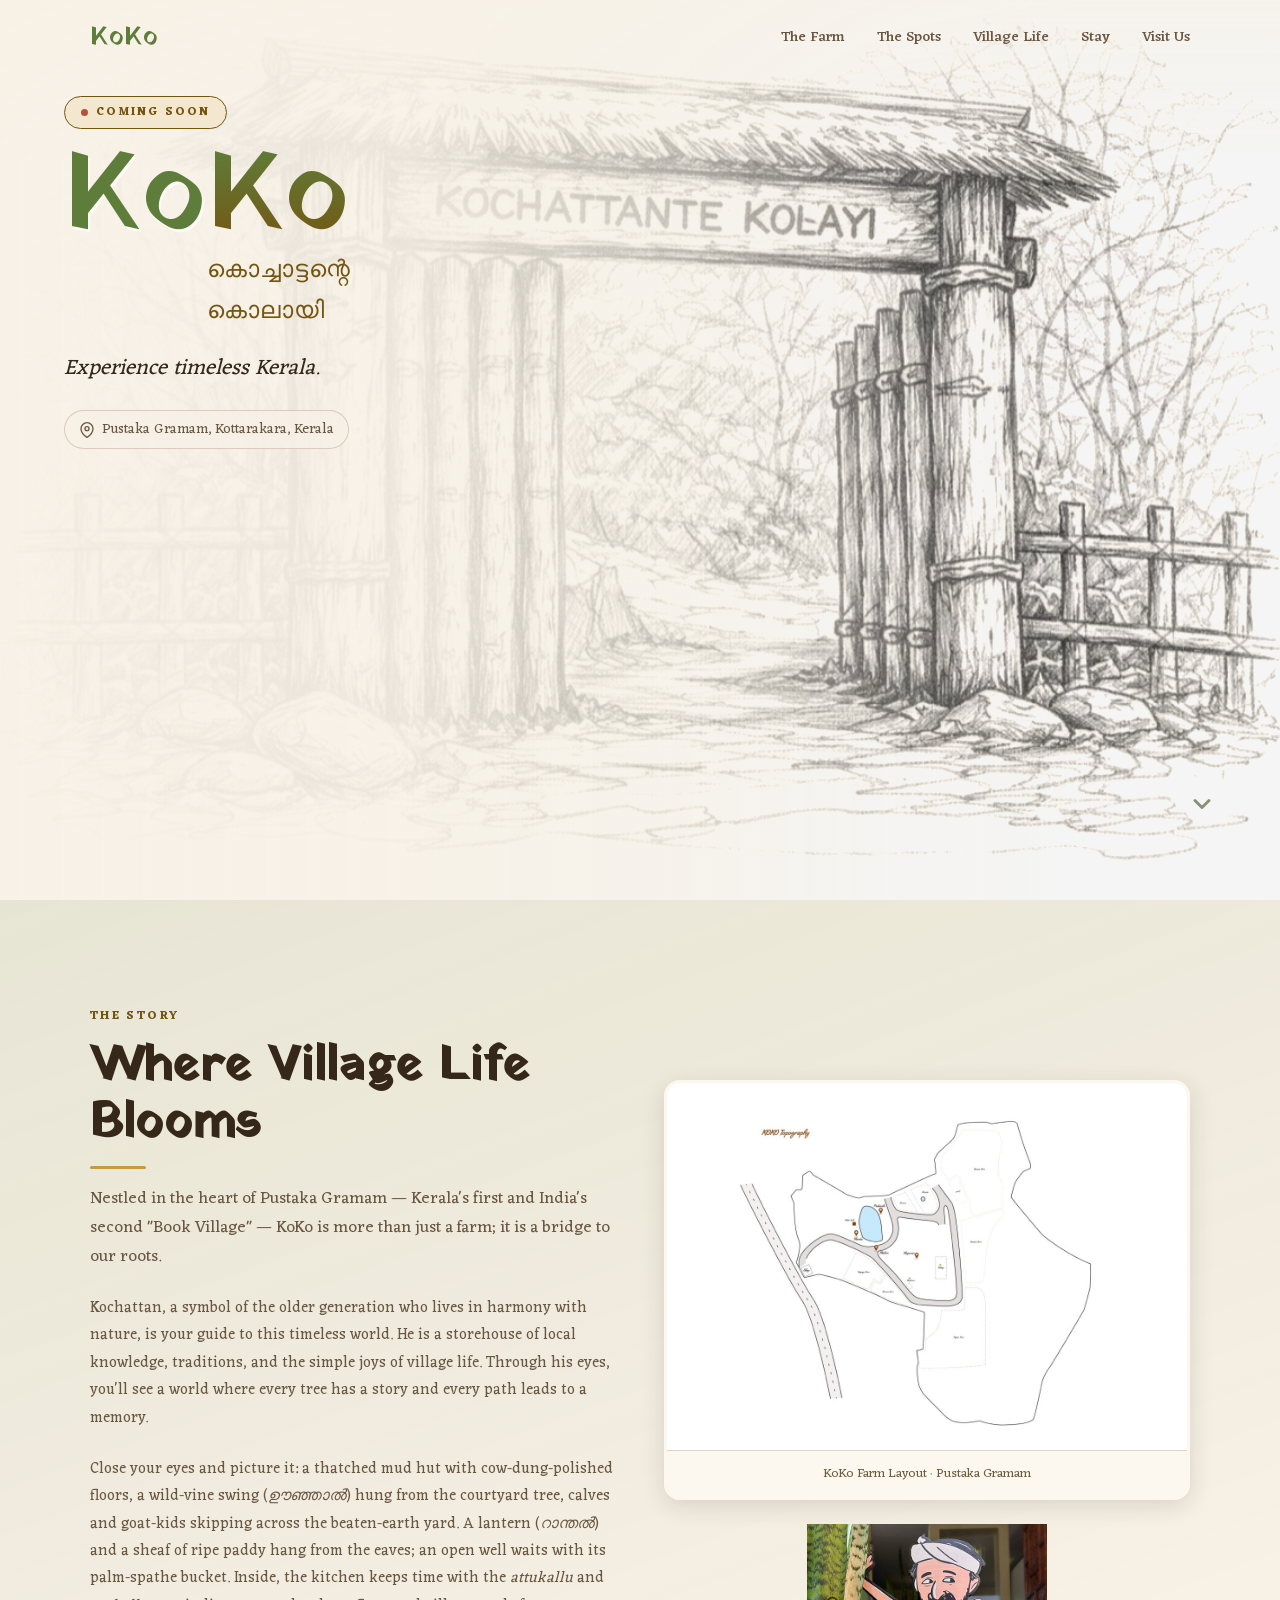
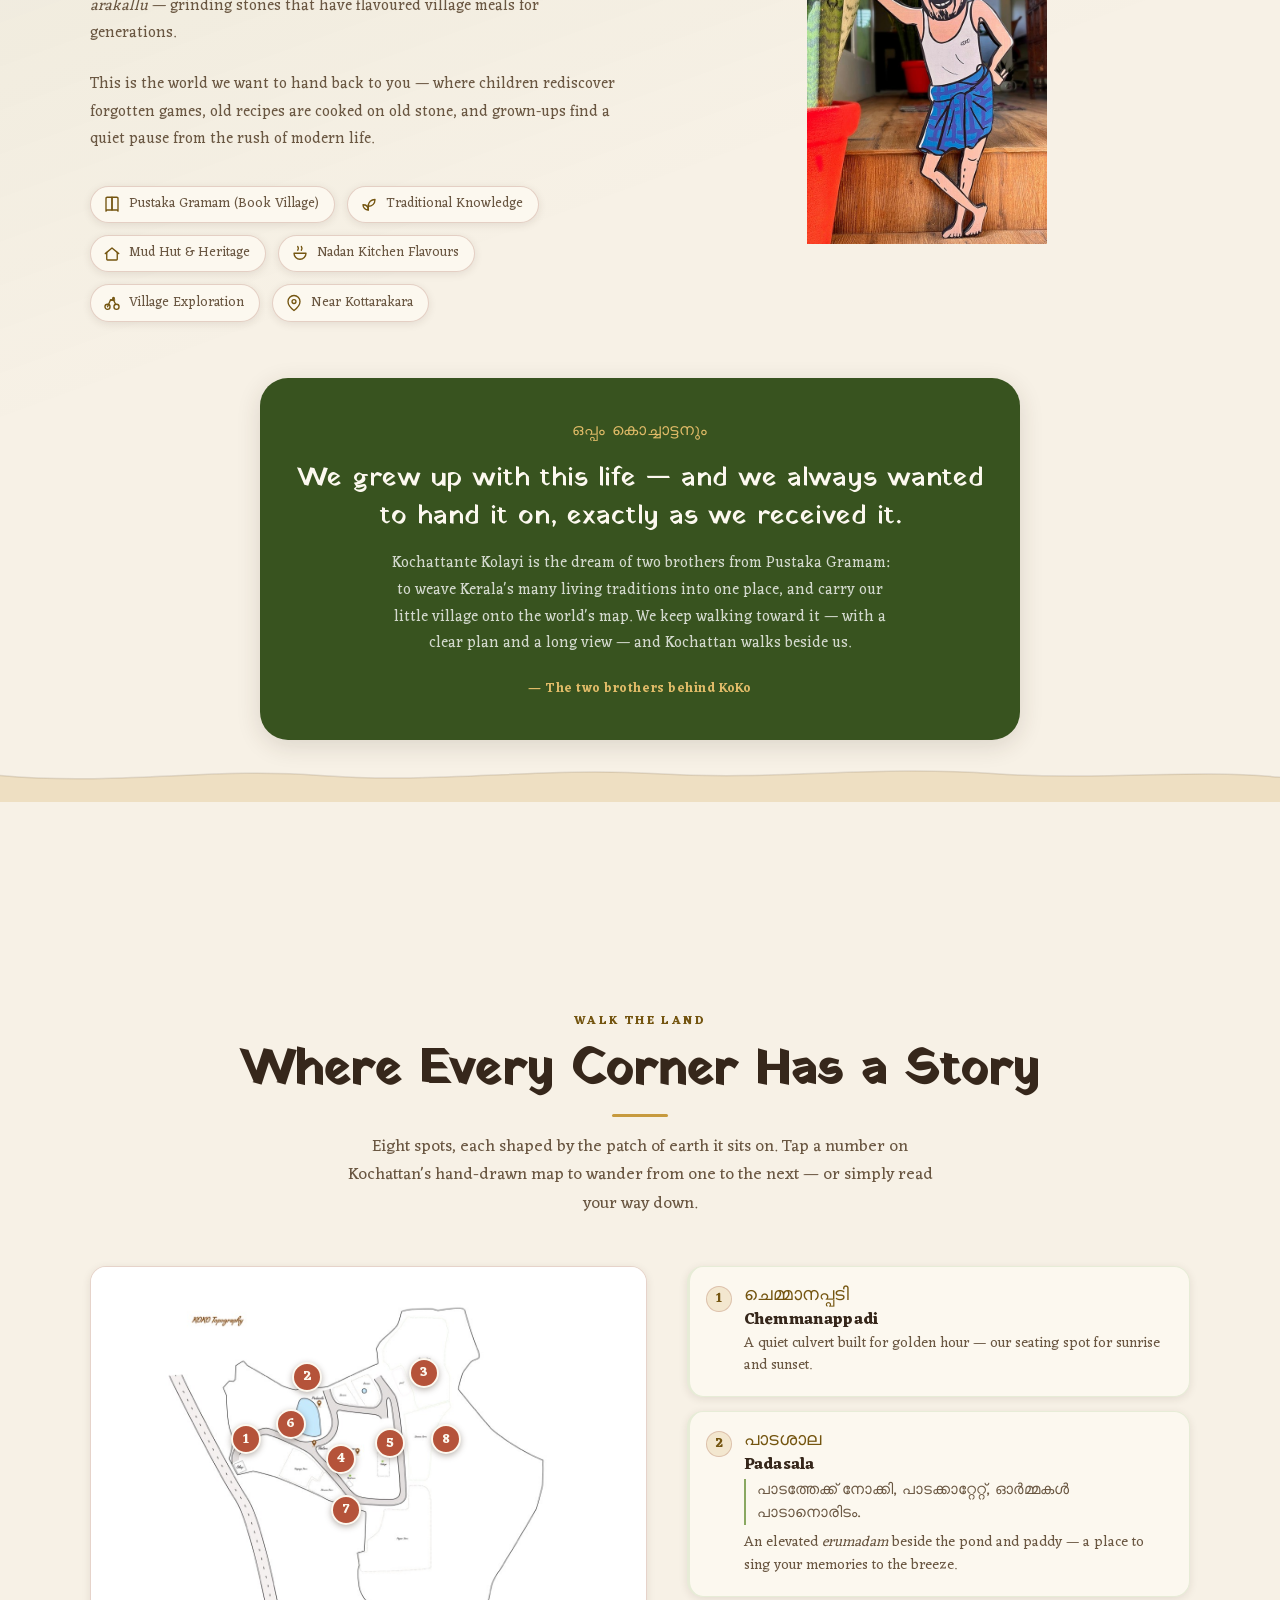
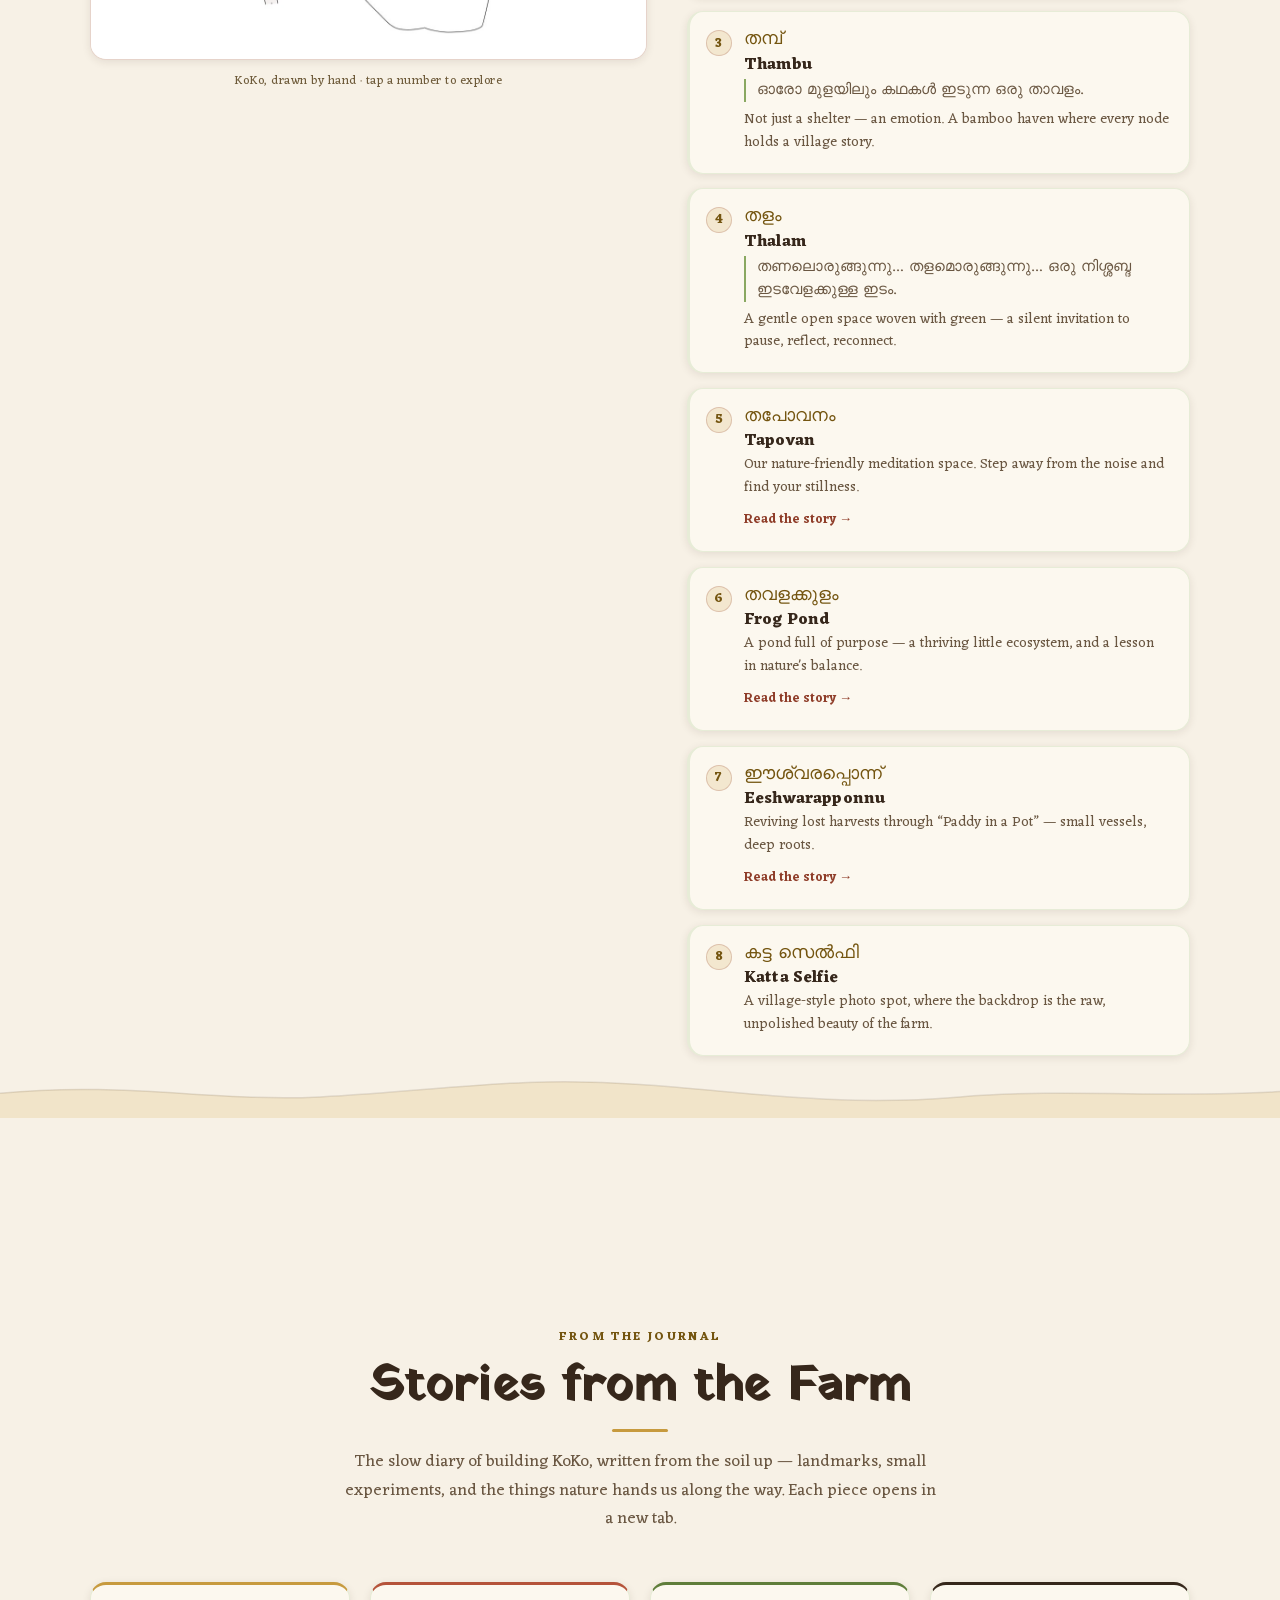
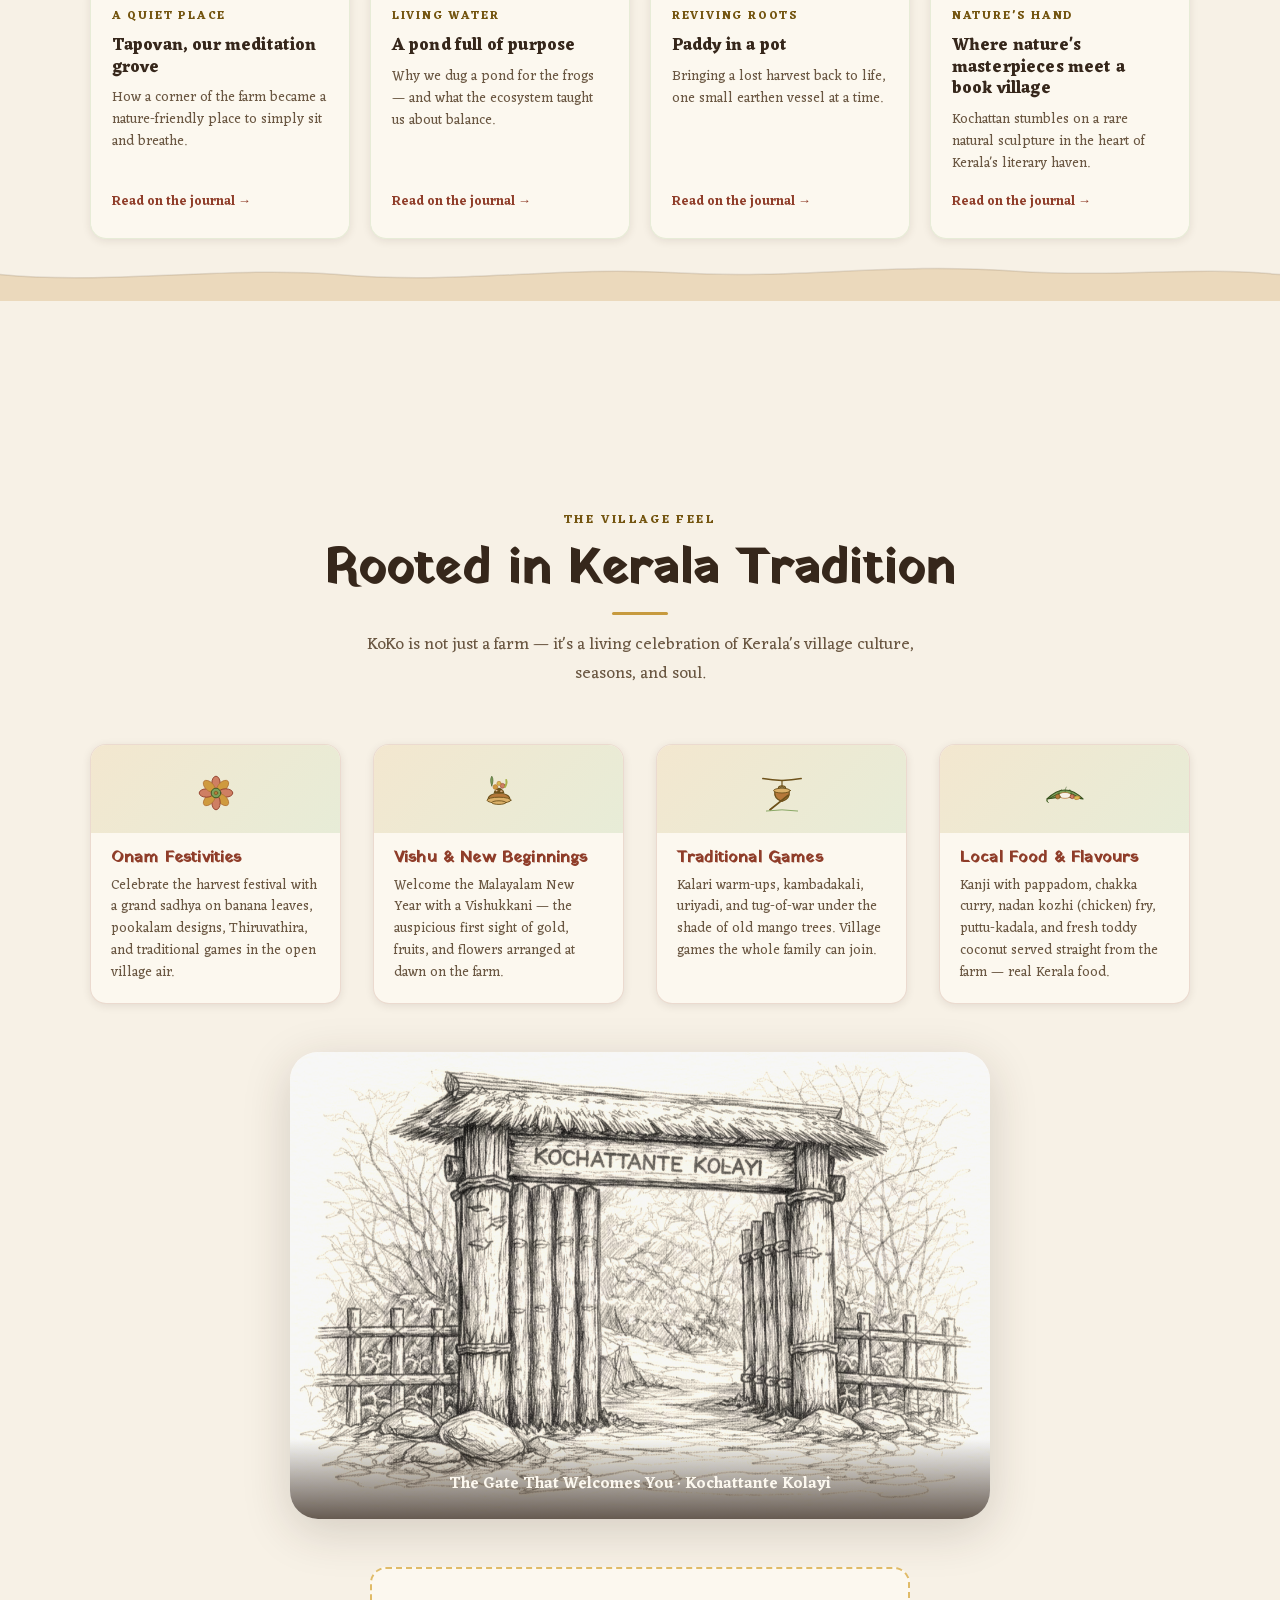
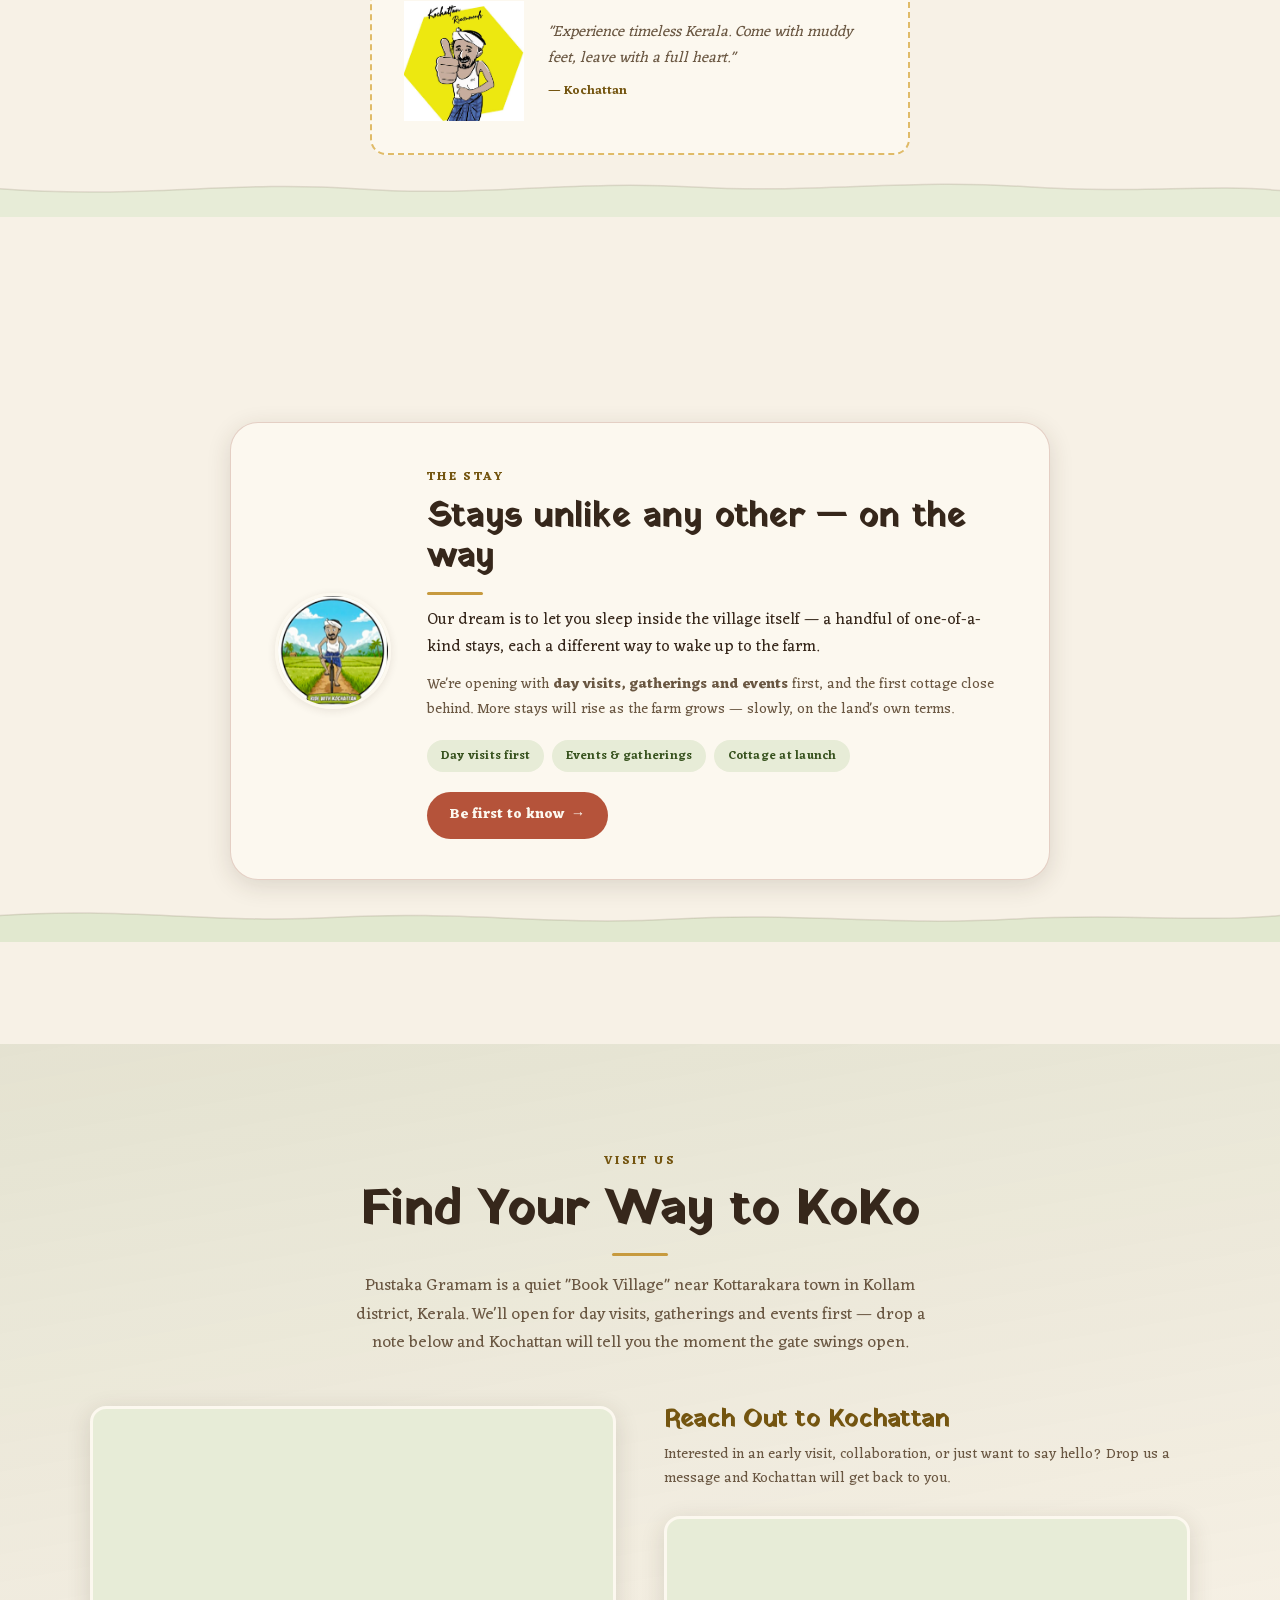
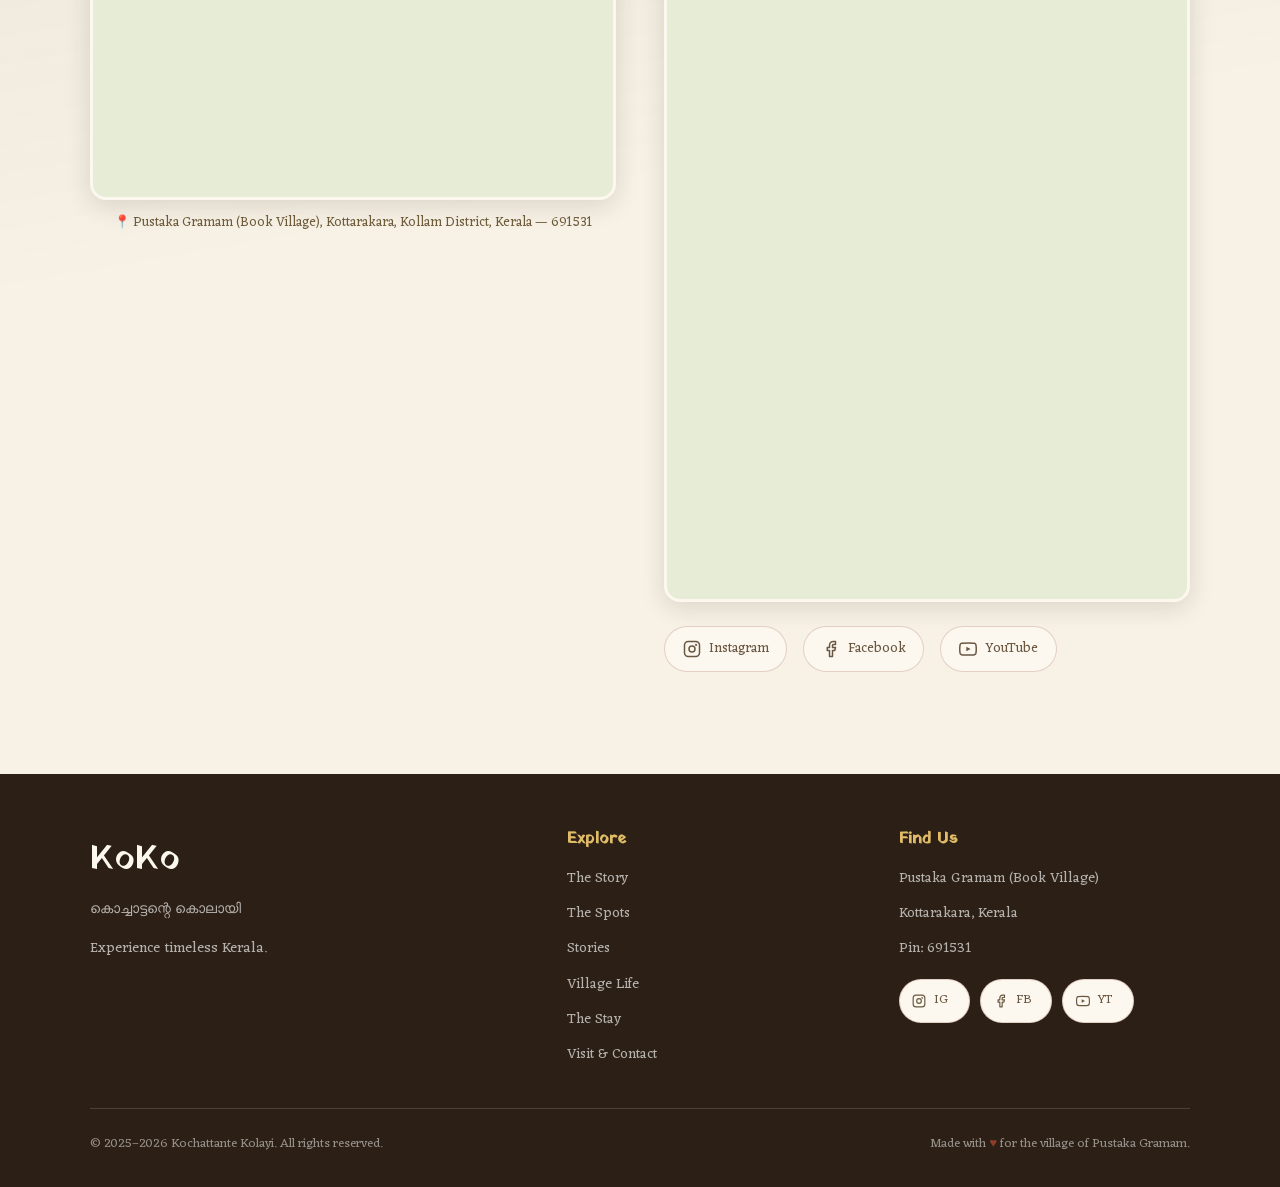
==== commit 65c2e8fb: "Retune village illustrations to laterite palette; fix footer a11y - Recolour the four village folk-a" ====
--- a/index.html
+++ b/index.html
@@ -471,18 +471,18 @@
               <!-- Pookalam flower rangoli -->
               <g stroke-linecap="round" stroke-linejoin="round" fill="none">
                 <!-- Outer petals -->
-                <ellipse cx="40" cy="24" rx="7" ry="12" fill="#e08070" stroke="#c1614f" stroke-width="1.5" transform="rotate(0 40 40)"/>
-                <ellipse cx="40" cy="24" rx="7" ry="12" fill="#f0a030" stroke="#c8853a" stroke-width="1.5" transform="rotate(45 40 40)"/>
-                <ellipse cx="40" cy="24" rx="7" ry="12" fill="#e08070" stroke="#c1614f" stroke-width="1.5" transform="rotate(90 40 40)"/>
-                <ellipse cx="40" cy="24" rx="7" ry="12" fill="#f0a030" stroke="#c8853a" stroke-width="1.5" transform="rotate(135 40 40)"/>
-                <ellipse cx="40" cy="24" rx="7" ry="12" fill="#e08070" stroke="#c1614f" stroke-width="1.5" transform="rotate(180 40 40)"/>
-                <ellipse cx="40" cy="24" rx="7" ry="12" fill="#f0a030" stroke="#c8853a" stroke-width="1.5" transform="rotate(225 40 40)"/>
-                <ellipse cx="40" cy="24" rx="7" ry="12" fill="#e08070" stroke="#c1614f" stroke-width="1.5" transform="rotate(270 40 40)"/>
-                <ellipse cx="40" cy="24" rx="7" ry="12" fill="#f0a030" stroke="#c8853a" stroke-width="1.5" transform="rotate(315 40 40)"/>
+                <ellipse cx="40" cy="24" rx="7" ry="12" fill="#cf7f63" stroke="#8f3d29" stroke-width="1.5" transform="rotate(0 40 40)"/>
+                <ellipse cx="40" cy="24" rx="7" ry="12" fill="#cf9a3e" stroke="#b5783a" stroke-width="1.5" transform="rotate(45 40 40)"/>
+                <ellipse cx="40" cy="24" rx="7" ry="12" fill="#cf7f63" stroke="#8f3d29" stroke-width="1.5" transform="rotate(90 40 40)"/>
+                <ellipse cx="40" cy="24" rx="7" ry="12" fill="#cf9a3e" stroke="#b5783a" stroke-width="1.5" transform="rotate(135 40 40)"/>
+                <ellipse cx="40" cy="24" rx="7" ry="12" fill="#cf7f63" stroke="#8f3d29" stroke-width="1.5" transform="rotate(180 40 40)"/>
+                <ellipse cx="40" cy="24" rx="7" ry="12" fill="#cf9a3e" stroke="#b5783a" stroke-width="1.5" transform="rotate(225 40 40)"/>
+                <ellipse cx="40" cy="24" rx="7" ry="12" fill="#cf7f63" stroke="#8f3d29" stroke-width="1.5" transform="rotate(270 40 40)"/>
+                <ellipse cx="40" cy="24" rx="7" ry="12" fill="#cf9a3e" stroke="#b5783a" stroke-width="1.5" transform="rotate(315 40 40)"/>
                 <!-- Inner ring -->
-                <circle cx="40" cy="40" r="8" fill="#8fbc8f" stroke="#3d6b45" stroke-width="1.5"/>
+                <circle cx="40" cy="40" r="8" fill="#7fa15a" stroke="#38531f" stroke-width="1.5"/>
                 <!-- Centre -->
-                <circle cx="40" cy="40" r="3" fill="#c8853a" stroke="#8b6914" stroke-width="1"/>
+                <circle cx="40" cy="40" r="3" fill="#b5783a" stroke="#6e521b" stroke-width="1"/>
               </g>
             </svg>
           </div>
@@ -498,23 +498,23 @@
               <!-- Kani vessel with fruits and flowers -->
               <g stroke-linecap="round" stroke-linejoin="round">
                 <!-- Vessel body (uruli) -->
-                <path d="M22 52 Q20 42 40 40 Q60 42 58 52 Z" fill="#c8853a" stroke="#8b6914" stroke-width="2"/>
-                <ellipse cx="40" cy="52" rx="20" ry="5" fill="#e8a85a" stroke="#8b6914" stroke-width="1.5"/>
+                <path d="M22 52 Q20 42 40 40 Q60 42 58 52 Z" fill="#b5783a" stroke="#6e521b" stroke-width="2"/>
+                <ellipse cx="40" cy="52" rx="20" ry="5" fill="#dbb069" stroke="#6e521b" stroke-width="1.5"/>
                 <!-- Coconut half -->
-                <path d="M32 40 Q32 34 40 32 Q48 34 48 40" fill="#8b6914" stroke="#5a4510" stroke-width="1.5"/>
+                <path d="M32 40 Q32 34 40 32 Q48 34 48 40" fill="#6e521b" stroke="#5a4510" stroke-width="1.5"/>
                 <!-- Flowers -->
-                <circle cx="34" cy="30" r="4" fill="#f0a030" stroke="#c8853a" stroke-width="1"/>
-                <circle cx="46" cy="28" r="4" fill="#e08070" stroke="#c1614f" stroke-width="1"/>
-                <circle cx="40" cy="24" r="3.5" fill="#f0d030" stroke="#c8853a" stroke-width="1"/>
+                <circle cx="34" cy="30" r="4" fill="#cf9a3e" stroke="#b5783a" stroke-width="1"/>
+                <circle cx="46" cy="28" r="4" fill="#cf7f63" stroke="#8f3d29" stroke-width="1"/>
+                <circle cx="40" cy="24" r="3.5" fill="#d9b94e" stroke="#b5783a" stroke-width="1"/>
                 <!-- Rice grains -->
-                <ellipse cx="36" cy="36" rx="2" ry="1" fill="#fef5e4" stroke="#c8853a" stroke-width="0.8"/>
-                <ellipse cx="44" cy="37" rx="2" ry="1" fill="#fef5e4" stroke="#c8853a" stroke-width="0.8"/>
+                <ellipse cx="36" cy="36" rx="2" ry="1" fill="#f7f1e6" stroke="#b5783a" stroke-width="0.8"/>
+                <ellipse cx="44" cy="37" rx="2" ry="1" fill="#f7f1e6" stroke="#b5783a" stroke-width="0.8"/>
                 <!-- Banana -->
-                <path d="M50 30 Q54 24 52 18" fill="none" stroke="#c8c832" stroke-width="3" stroke-linecap="round"/>
+                <path d="M50 30 Q54 24 52 18" fill="none" stroke="#a8b24a" stroke-width="3" stroke-linecap="round"/>
                 <!-- Leaf behind -->
-                <path d="M28 28 Q24 18 28 12 Q32 18 28 28Z" fill="#8fbc8f" stroke="#3d6b45" stroke-width="1"/>
+                <path d="M28 28 Q24 18 28 12 Q32 18 28 28Z" fill="#7fa15a" stroke="#38531f" stroke-width="1"/>
                 <!-- Base -->
-                <ellipse cx="40" cy="56" rx="12" ry="3" fill="#e8a85a" stroke="#8b6914" stroke-width="1.5"/>
+                <ellipse cx="40" cy="56" rx="12" ry="3" fill="#dbb069" stroke="#6e521b" stroke-width="1.5"/>
               </g>
             </svg>
           </div>
@@ -530,22 +530,22 @@
               <!-- Uriyadi pot on rope -->
               <g stroke-linecap="round" stroke-linejoin="round">
                 <!-- Rope across top -->
-                <path d="M8 16 Q40 22 72 16" fill="none" stroke="#8b6914" stroke-width="2.5"/>
+                <path d="M8 16 Q40 22 72 16" fill="none" stroke="#6e521b" stroke-width="2.5"/>
                 <!-- Rope hanging down -->
-                <line x1="40" y1="19" x2="40" y2="30" stroke="#8b6914" stroke-width="2"/>
+                <line x1="40" y1="19" x2="40" y2="30" stroke="#6e521b" stroke-width="2"/>
                 <!-- Pot body -->
-                <path d="M28 36 Q26 50 40 54 Q54 50 52 36 Z" fill="#c8853a" stroke="#8b6914" stroke-width="2"/>
+                <path d="M28 36 Q26 50 40 54 Q54 50 52 36 Z" fill="#b5783a" stroke="#6e521b" stroke-width="2"/>
                 <!-- Pot rim -->
-                <ellipse cx="40" cy="36" rx="14" ry="4" fill="#e8a85a" stroke="#8b6914" stroke-width="1.5"/>
+                <ellipse cx="40" cy="36" rx="14" ry="4" fill="#dbb069" stroke="#6e521b" stroke-width="1.5"/>
                 <!-- Pot neck -->
-                <path d="M34 32 Q34 28 40 28 Q46 28 46 32" fill="none" stroke="#8b6914" stroke-width="2"/>
+                <path d="M34 32 Q34 28 40 28 Q46 28 46 32" fill="none" stroke="#6e521b" stroke-width="2"/>
                 <!-- Rope ties to pot -->
-                <path d="M40 30 L34 32" stroke="#8b6914" stroke-width="1.5" fill="none"/>
-                <path d="M40 30 L46 32" stroke="#8b6914" stroke-width="1.5" fill="none"/>
+                <path d="M40 30 L34 32" stroke="#6e521b" stroke-width="1.5" fill="none"/>
+                <path d="M40 30 L46 32" stroke="#6e521b" stroke-width="1.5" fill="none"/>
                 <!-- Stick -->
-                <line x1="20" y1="68" x2="50" y2="44" stroke="#8b6914" stroke-width="3"/>
+                <line x1="20" y1="68" x2="50" y2="44" stroke="#6e521b" stroke-width="3"/>
                 <!-- Ground -->
-                <path d="M14 70 Q40 66 66 70" stroke="#8fbc8f" stroke-width="1.5" fill="none"/>
+                <path d="M14 70 Q40 66 66 70" stroke="#7fa15a" stroke-width="1.5" fill="none"/>
               </g>
             </svg>
           </div>
@@ -561,23 +561,23 @@
               <!-- Banana leaf with rice -->
               <g stroke-linecap="round" stroke-linejoin="round">
                 <!-- Banana leaf -->
-                <path d="M10 50 Q40 20 70 50 Q40 44 10 50Z" fill="#8fbc8f" stroke="#3d6b45" stroke-width="2"/>
+                <path d="M10 50 Q40 20 70 50 Q40 44 10 50Z" fill="#7fa15a" stroke="#38531f" stroke-width="2"/>
                 <!-- Leaf midrib -->
-                <path d="M14 49 Q40 30 66 49" fill="none" stroke="#3d6b45" stroke-width="1.5"/>
+                <path d="M14 49 Q40 30 66 49" fill="none" stroke="#38531f" stroke-width="1.5"/>
                 <!-- Leaf veins -->
-                <path d="M28 44 Q30 36 34 34" fill="none" stroke="#3d6b45" stroke-width="0.8"/>
-                <path d="M40 40 Q40 32 42 30" fill="none" stroke="#3d6b45" stroke-width="0.8"/>
-                <path d="M52 44 Q50 36 48 34" fill="none" stroke="#3d6b45" stroke-width="0.8"/>
+                <path d="M28 44 Q30 36 34 34" fill="none" stroke="#38531f" stroke-width="0.8"/>
+                <path d="M40 40 Q40 32 42 30" fill="none" stroke="#38531f" stroke-width="0.8"/>
+                <path d="M52 44 Q50 36 48 34" fill="none" stroke="#38531f" stroke-width="0.8"/>
                 <!-- Rice mound -->
-                <ellipse cx="40" cy="44" rx="10" ry="5" fill="#fef5e4" stroke="#c8853a" stroke-width="1.2"/>
+                <ellipse cx="40" cy="44" rx="10" ry="5" fill="#f7f1e6" stroke="#b5783a" stroke-width="1.2"/>
                 <!-- Curry dollop left -->
-                <circle cx="28" cy="46" r="4" fill="#c8853a" stroke="#8b6914" stroke-width="1"/>
+                <circle cx="28" cy="46" r="4" fill="#b5783a" stroke="#6e521b" stroke-width="1"/>
                 <!-- Curry dollop right -->
-                <circle cx="52" cy="46" r="3.5" fill="#e08070" stroke="#c1614f" stroke-width="1"/>
+                <circle cx="52" cy="46" r="3.5" fill="#cf7f63" stroke="#8f3d29" stroke-width="1"/>
                 <!-- Papad -->
-                <ellipse cx="60" cy="48" rx="5" ry="3" fill="#f0d030" stroke="#c8853a" stroke-width="1" transform="rotate(-10 60 48)"/>
+                <ellipse cx="60" cy="48" rx="5" ry="3" fill="#d9b94e" stroke="#b5783a" stroke-width="1" transform="rotate(-10 60 48)"/>
                 <!-- Leaf tip fold -->
-                <path d="M10 50 Q8 54 12 56" fill="#8fbc8f" stroke="#3d6b45" stroke-width="1.5"/>
+                <path d="M10 50 Q8 54 12 56" fill="#7fa15a" stroke="#38531f" stroke-width="1.5"/>
               </g>
             </svg>
           </div>
@@ -789,17 +789,17 @@
             <li><a href="#location">Pin: 691531</a></li>
           </ul>
           <div class="social-links footer-social">
-            <a href="https://www.instagram.com/kochattantekolayi/" class="social-link social-link-sm" aria-label="KoKo on Instagram" rel="noopener noreferrer" target="_blank">
+            <a href="https://www.instagram.com/kochattantekolayi/" class="social-link social-link-sm" rel="noopener noreferrer" target="_blank">
               <svg width="14" height="14" viewBox="0 0 24 24" fill="none" stroke="currentColor" stroke-width="2" stroke-linecap="round" stroke-linejoin="round" aria-hidden="true"><rect x="2" y="2" width="20" height="20" rx="5" ry="5"/><circle cx="12" cy="12" r="4"/><circle cx="17.5" cy="6.5" r="0.5" fill="currentColor"/></svg>
-              IG
+              IG<span class="sr-only"> Instagram</span>
             </a>
-            <a href="https://www.facebook.com/people/Kochattante-Kolayi/61561597810094/" class="social-link social-link-sm" aria-label="KoKo on Facebook" rel="noopener noreferrer" target="_blank">
+            <a href="https://www.facebook.com/people/Kochattante-Kolayi/61561597810094/" class="social-link social-link-sm" rel="noopener noreferrer" target="_blank">
               <svg width="14" height="14" viewBox="0 0 24 24" fill="none" stroke="currentColor" stroke-width="2" stroke-linecap="round" stroke-linejoin="round" aria-hidden="true"><path d="M18 2h-3a5 5 0 0 0-5 5v3H7v4h3v8h4v-8h3l1-4h-4V7a1 1 0 0 1 1-1h3z"/></svg>
-              FB
+              FB<span class="sr-only"> Facebook</span>
             </a>
-            <a href="https://www.youtube.com/@kochattantekolayi" class="social-link social-link-sm" aria-label="KoKo on YouTube" rel="noopener noreferrer" target="_blank">
+            <a href="https://www.youtube.com/@kochattantekolayi" class="social-link social-link-sm" rel="noopener noreferrer" target="_blank">
               <svg width="14" height="14" viewBox="0 0 24 24" fill="none" stroke="currentColor" stroke-width="2" stroke-linecap="round" stroke-linejoin="round" aria-hidden="true"><path d="M22.54 6.42a2.78 2.78 0 0 0-1.95-1.96C18.88 4 12 4 12 4s-6.88 0-8.59.46A2.78 2.78 0 0 0 1.46 6.42 29 29 0 0 0 1 12a29 29 0 0 0 .46 5.58 2.78 2.78 0 0 0 1.95 1.96C5.12 20 12 20 12 20s6.88 0 8.59-.46a2.78 2.78 0 0 0 1.96-1.96A29 29 0 0 0 23 12a29 29 0 0 0-.46-5.58z"/><polygon points="9.75 15.02 15.5 12 9.75 8.98 9.75 15.02" fill="currentColor" stroke="none"/></svg>
-              YT
+              YT<span class="sr-only"> YouTube</span>
             </a>
           </div>
         </div>
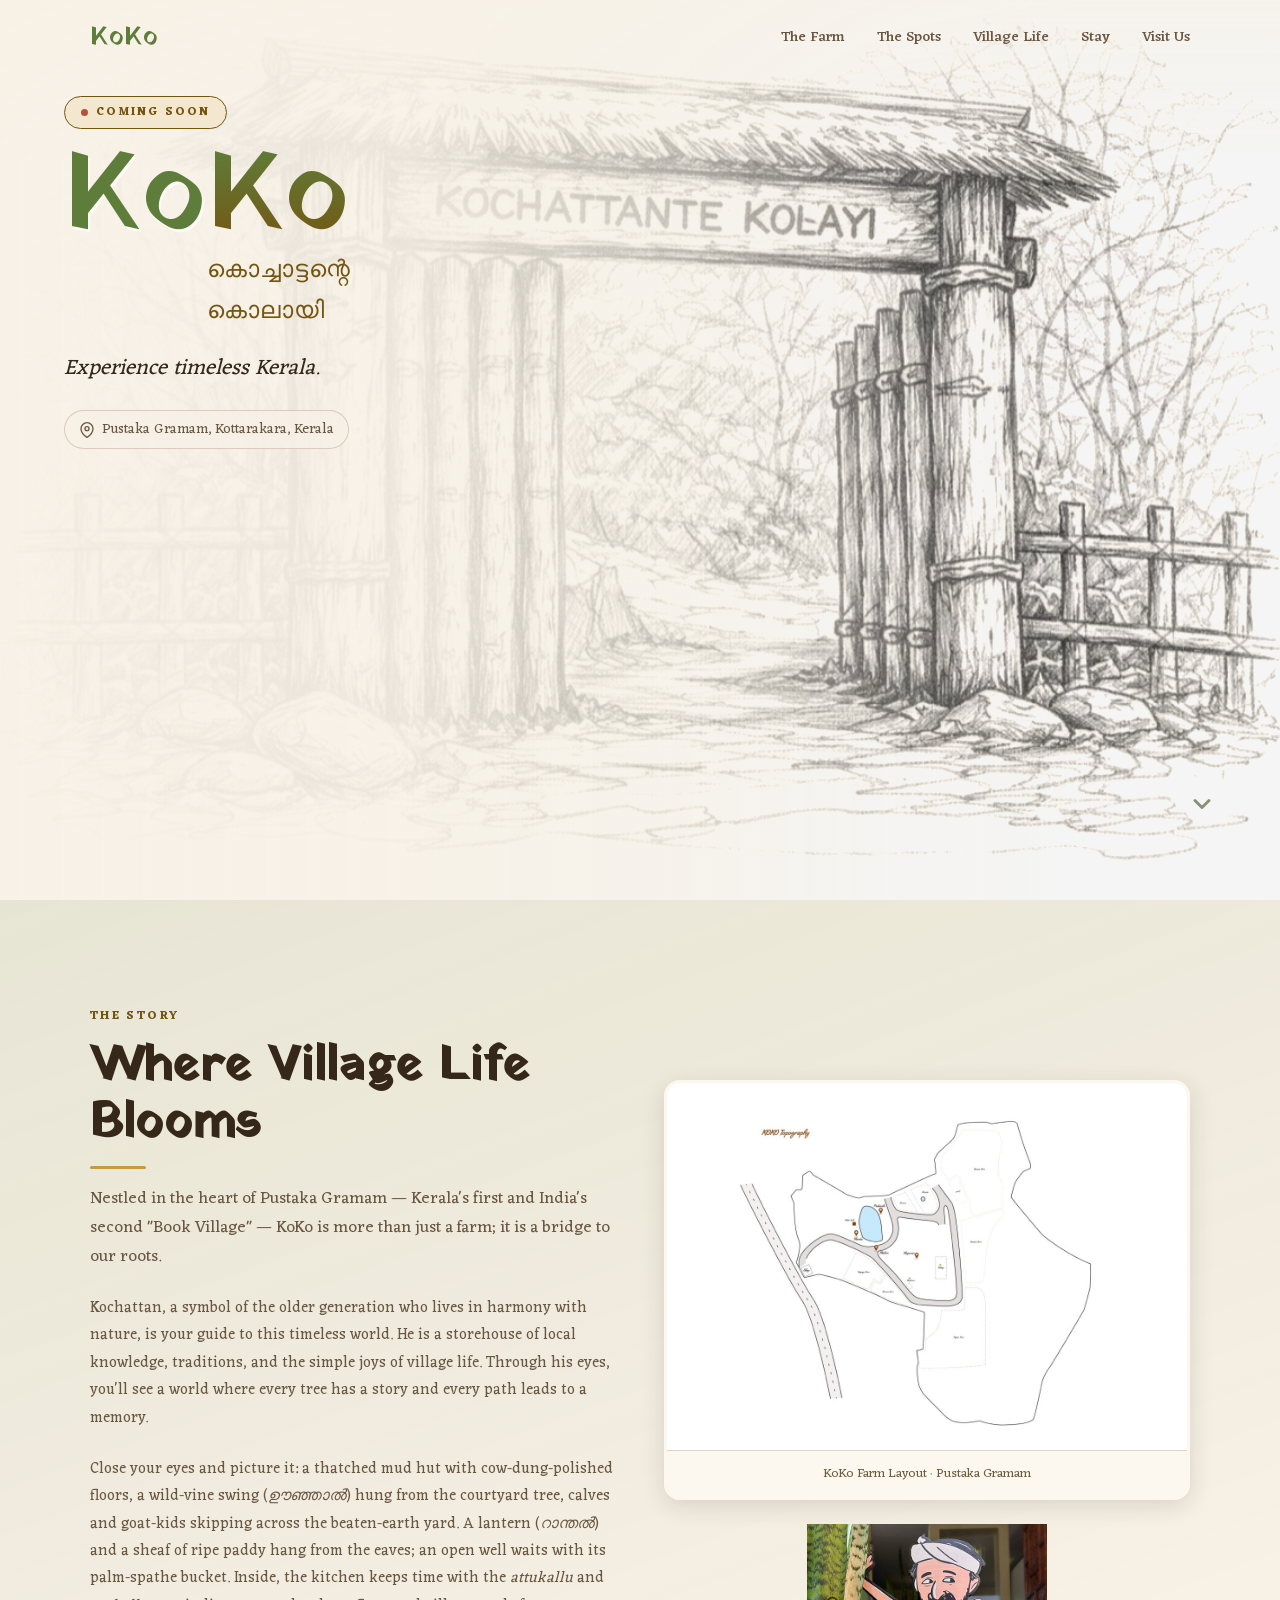
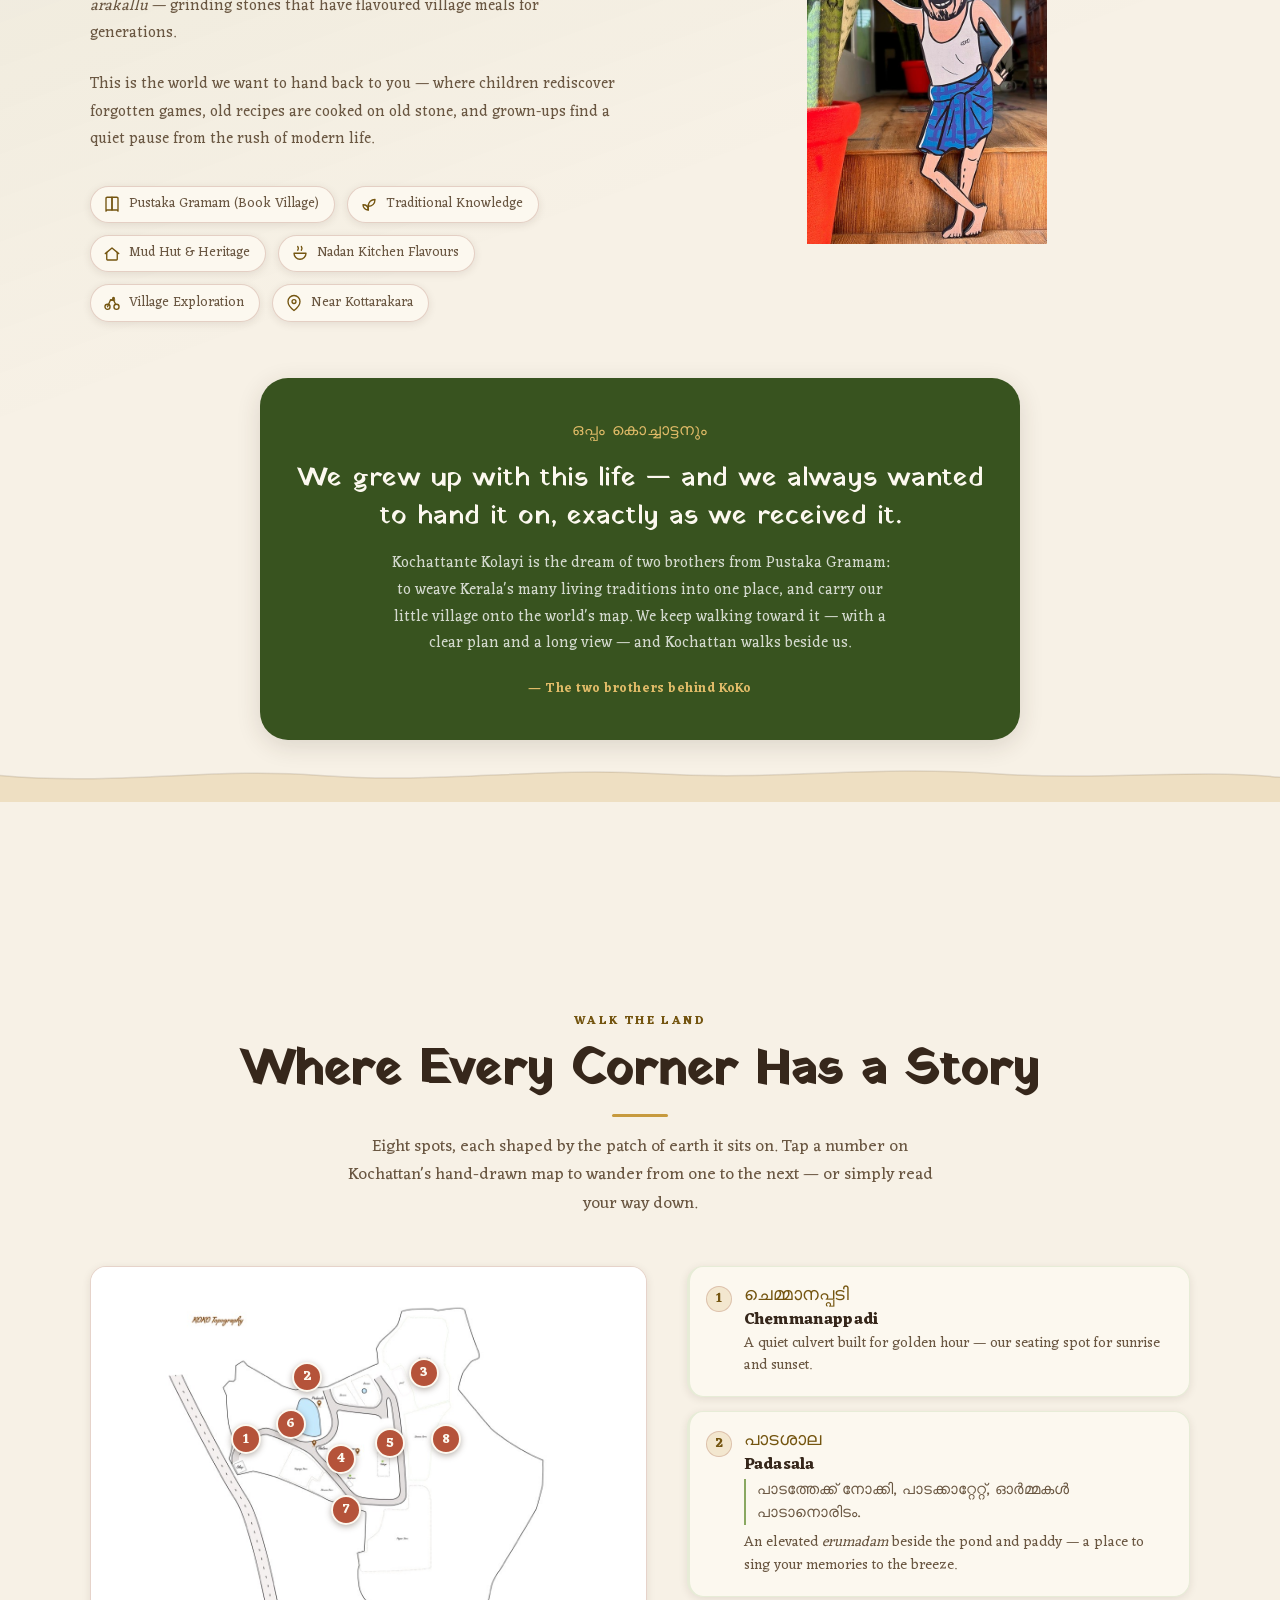
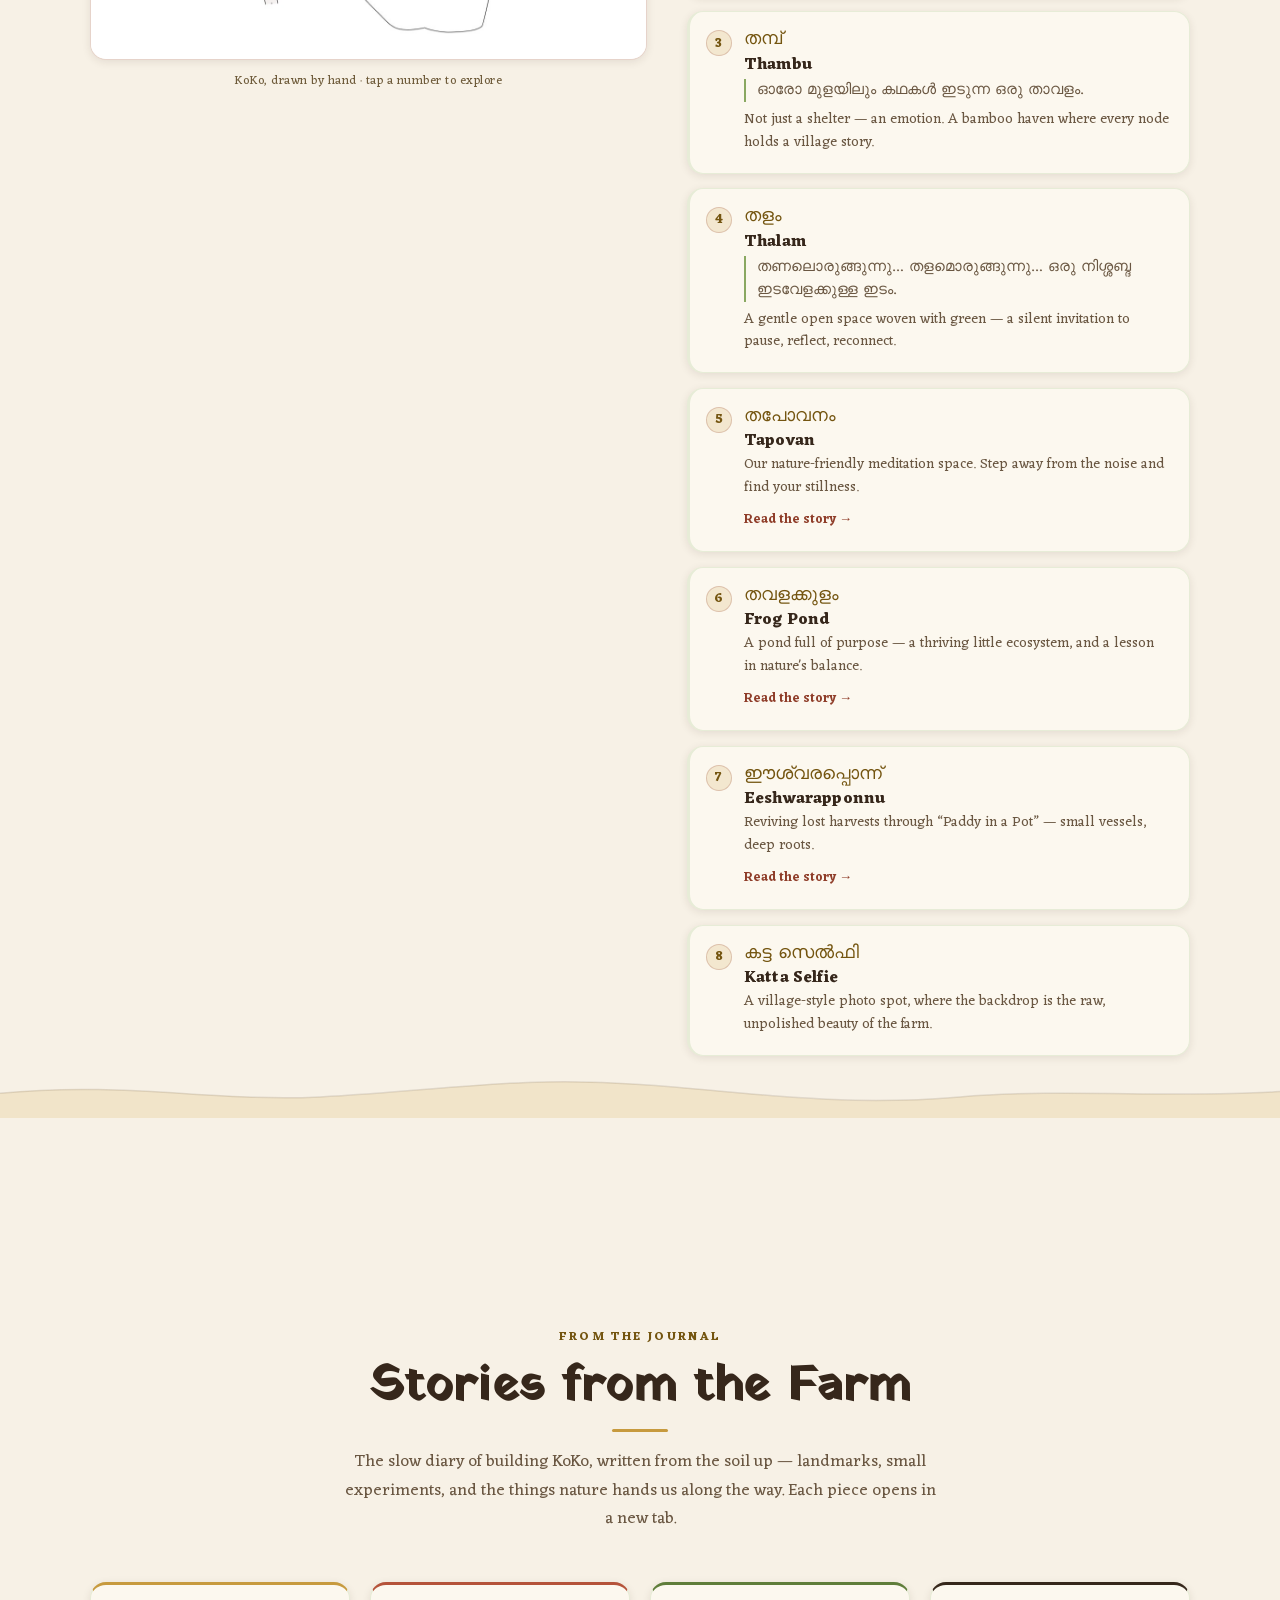
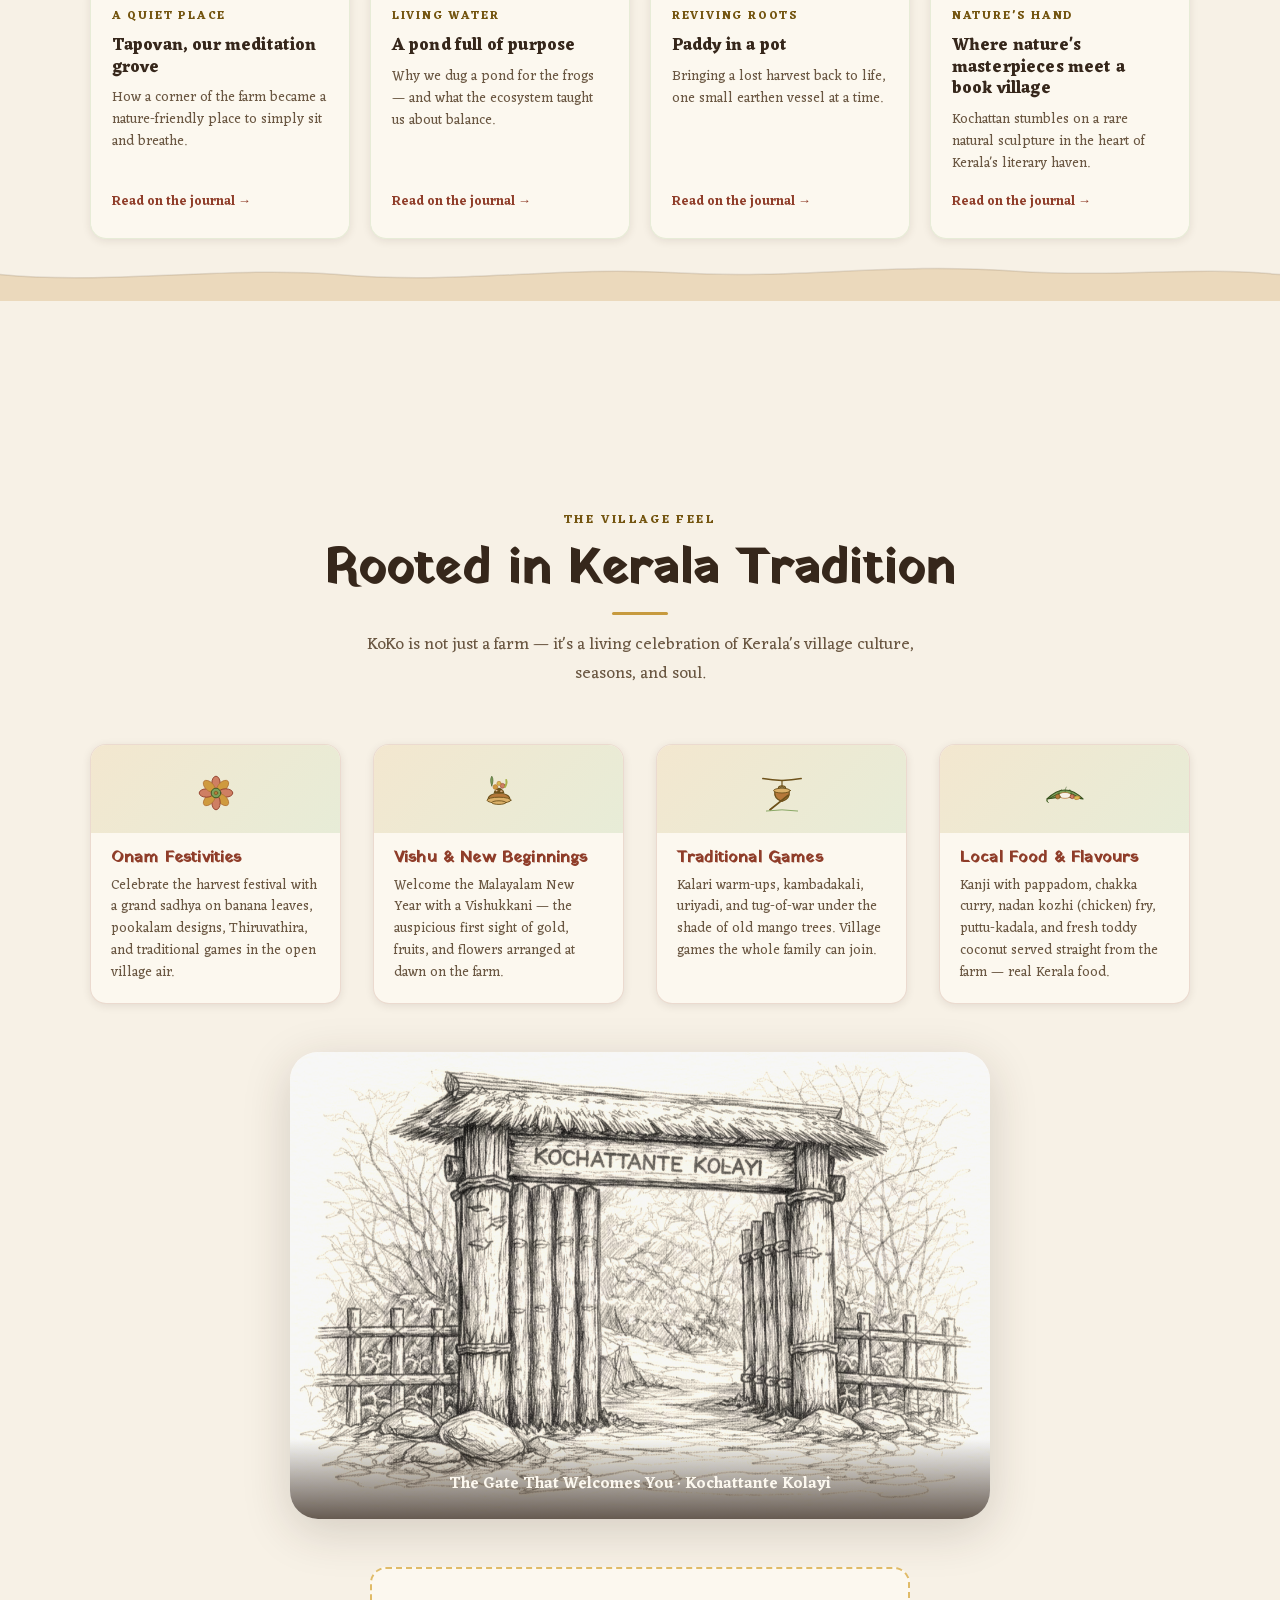
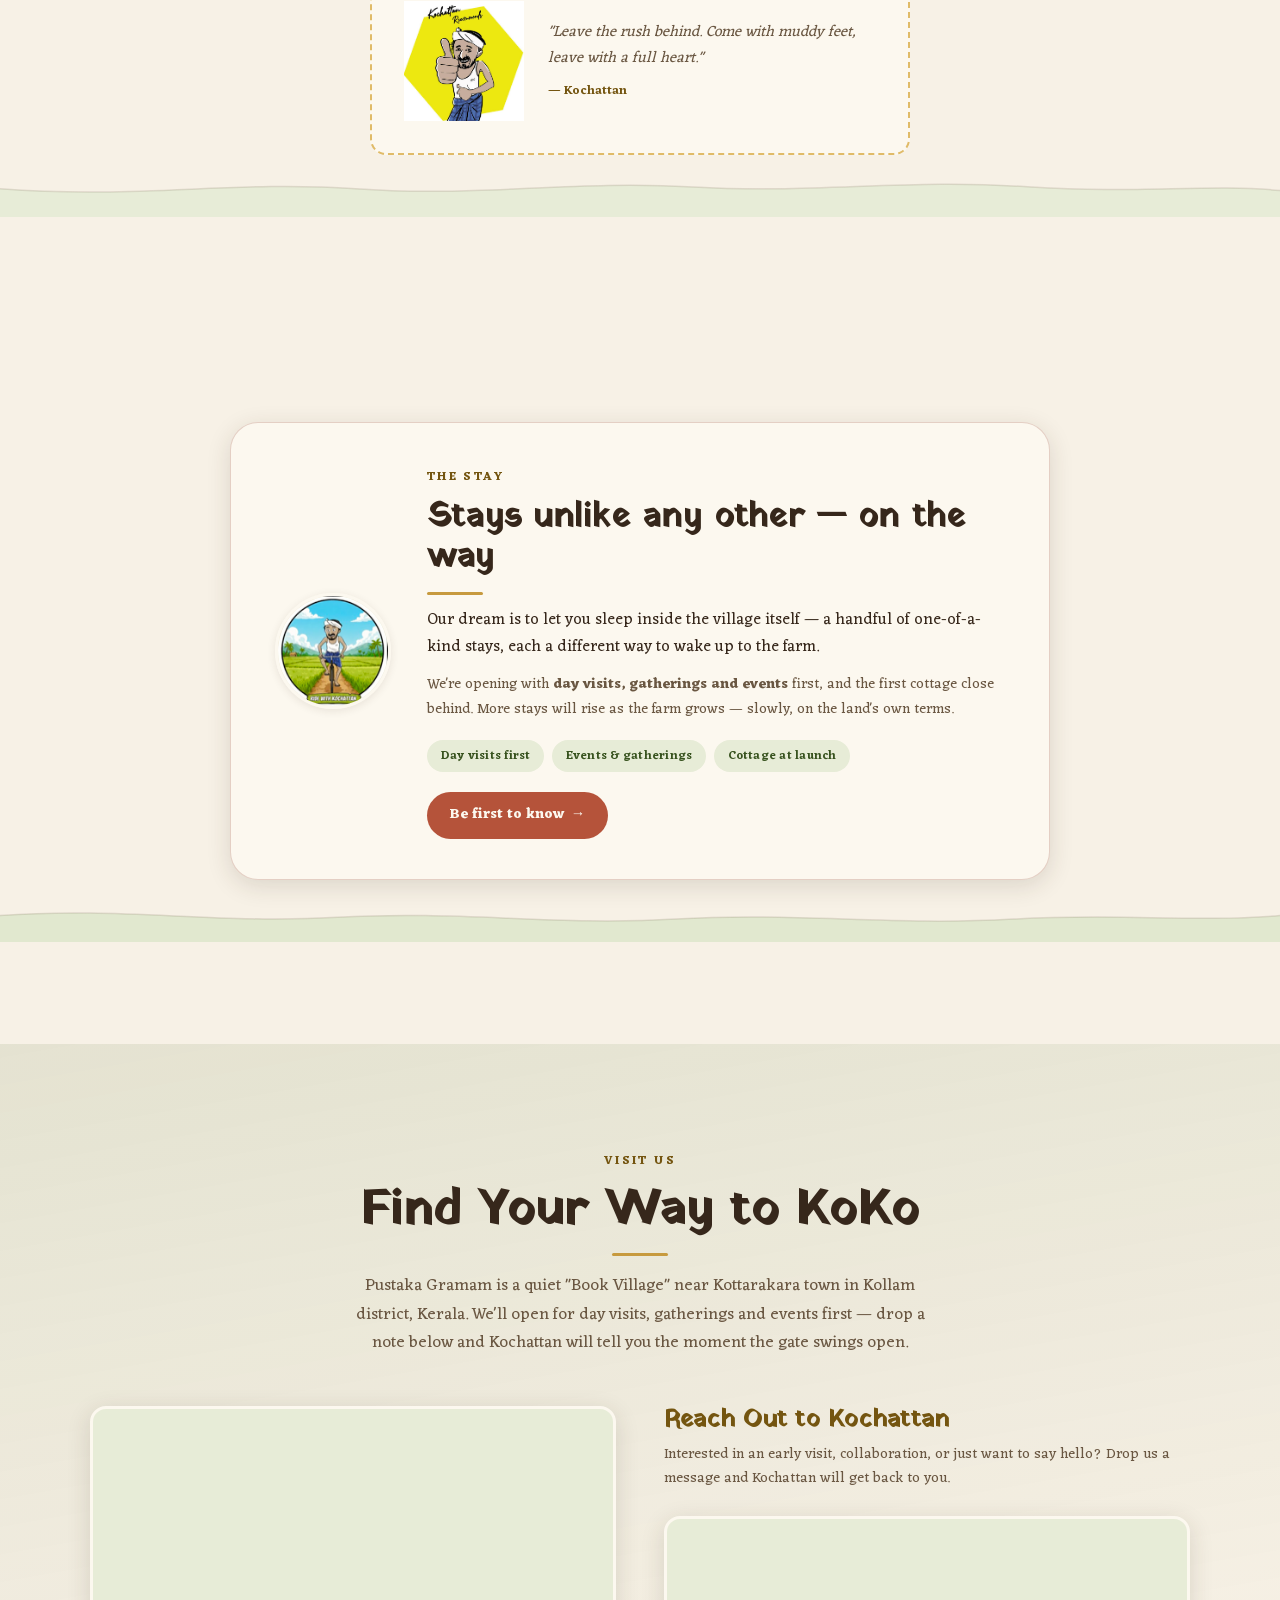
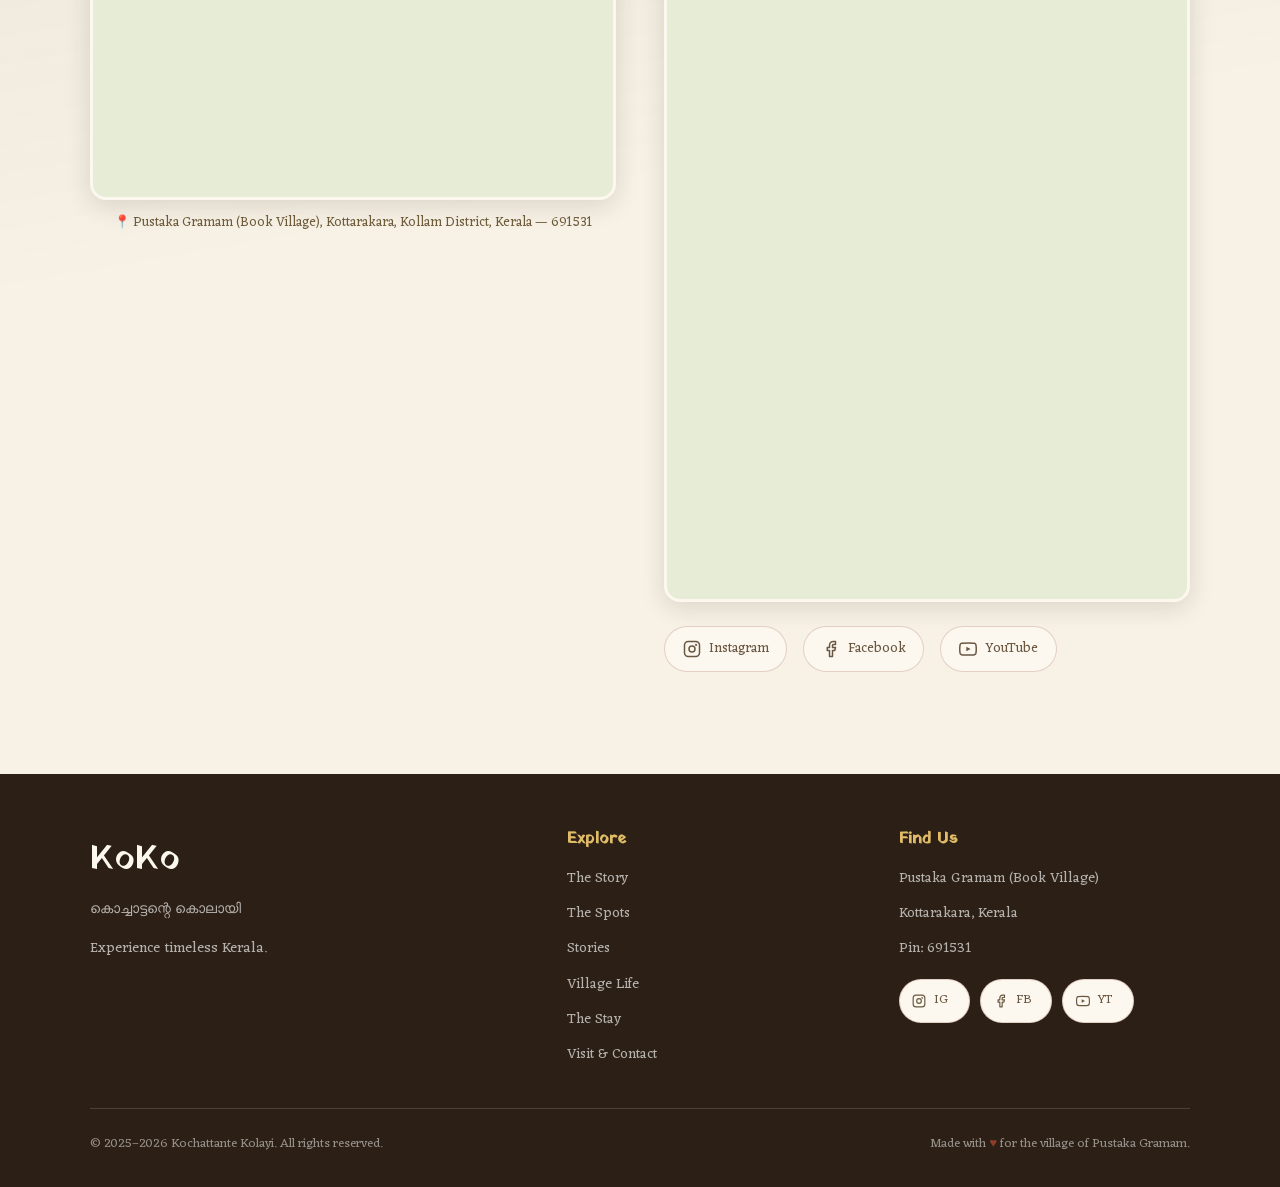
==== commit c5b15d82: "Reword Kochattan quote to stay in his voice" ====
--- a/index.html
+++ b/index.html
@@ -613,7 +613,7 @@
           height="554"
         />
         <blockquote>
-          "Experience timeless Kerala. Come with muddy feet, leave with a full heart."
+          "Leave the rush behind. Come with muddy feet, leave with a full heart."
           <cite>— Kochattan</cite>
         </blockquote>
       </div>
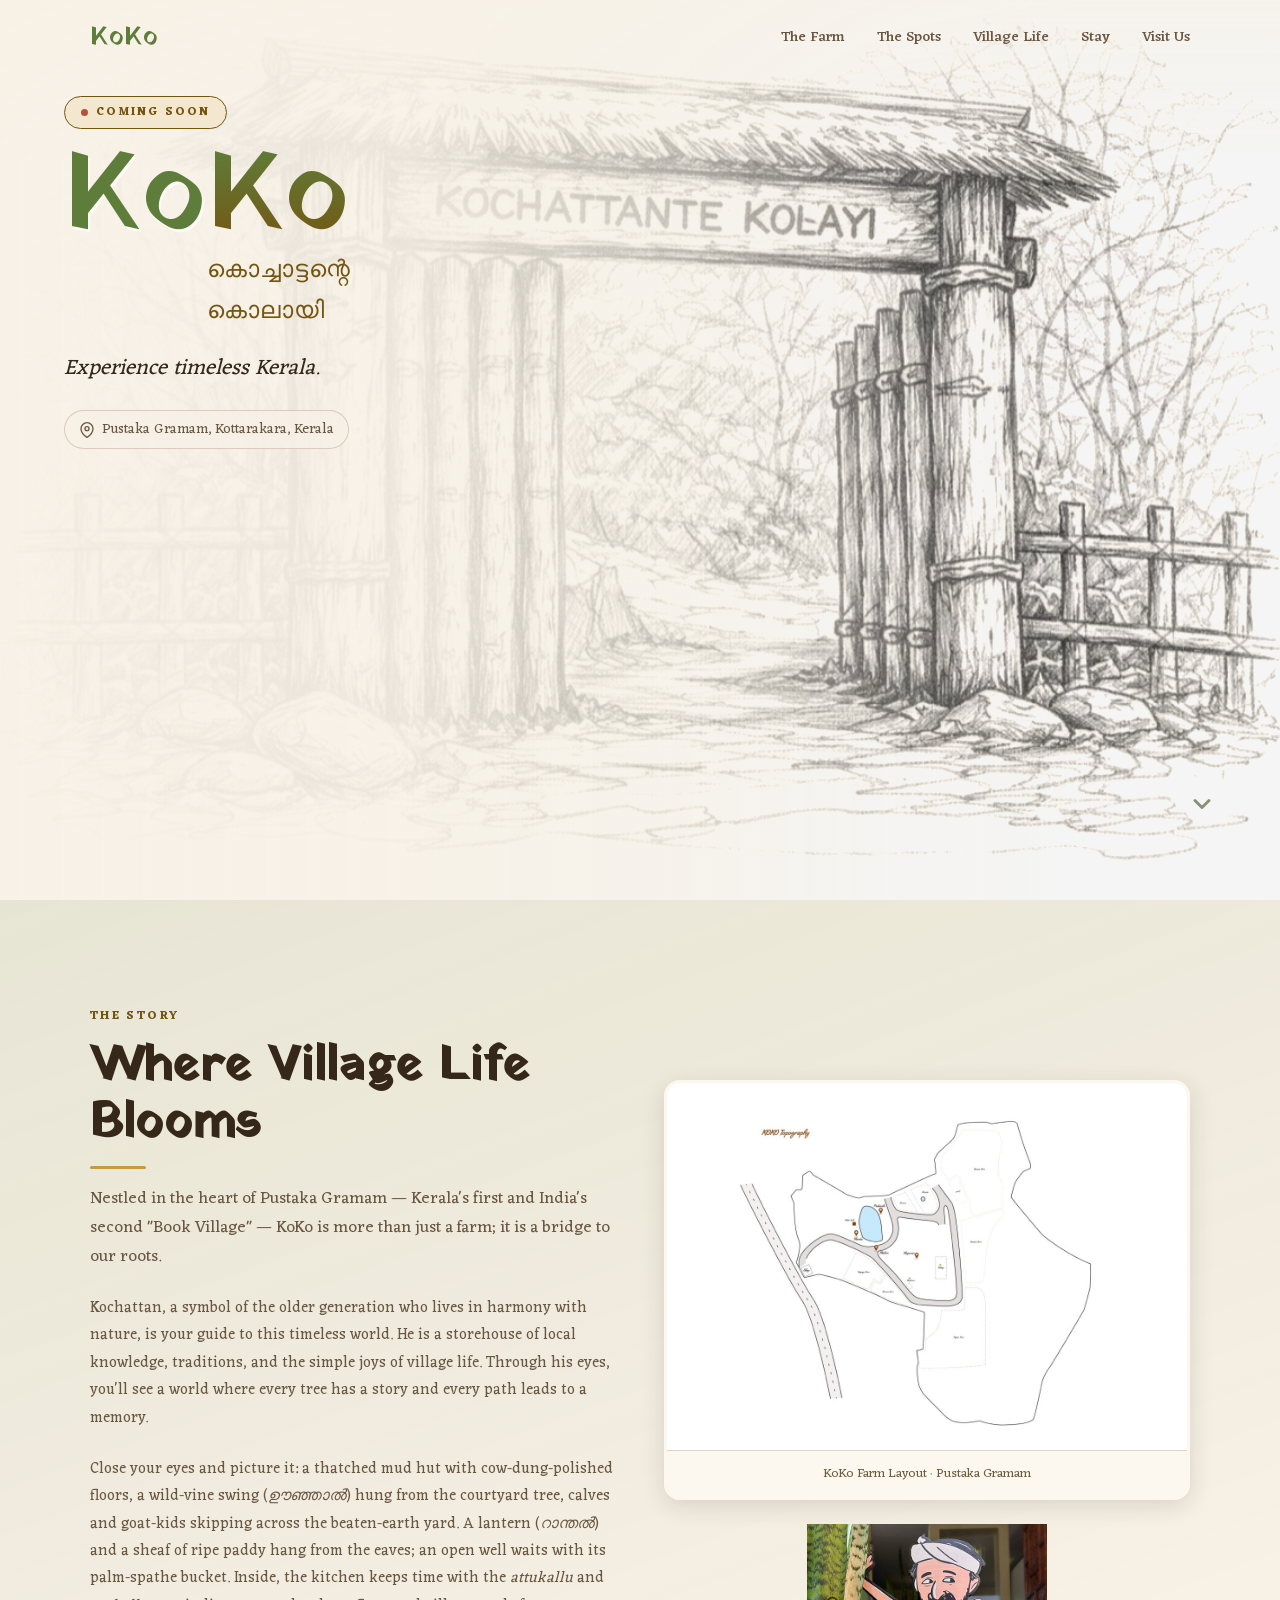
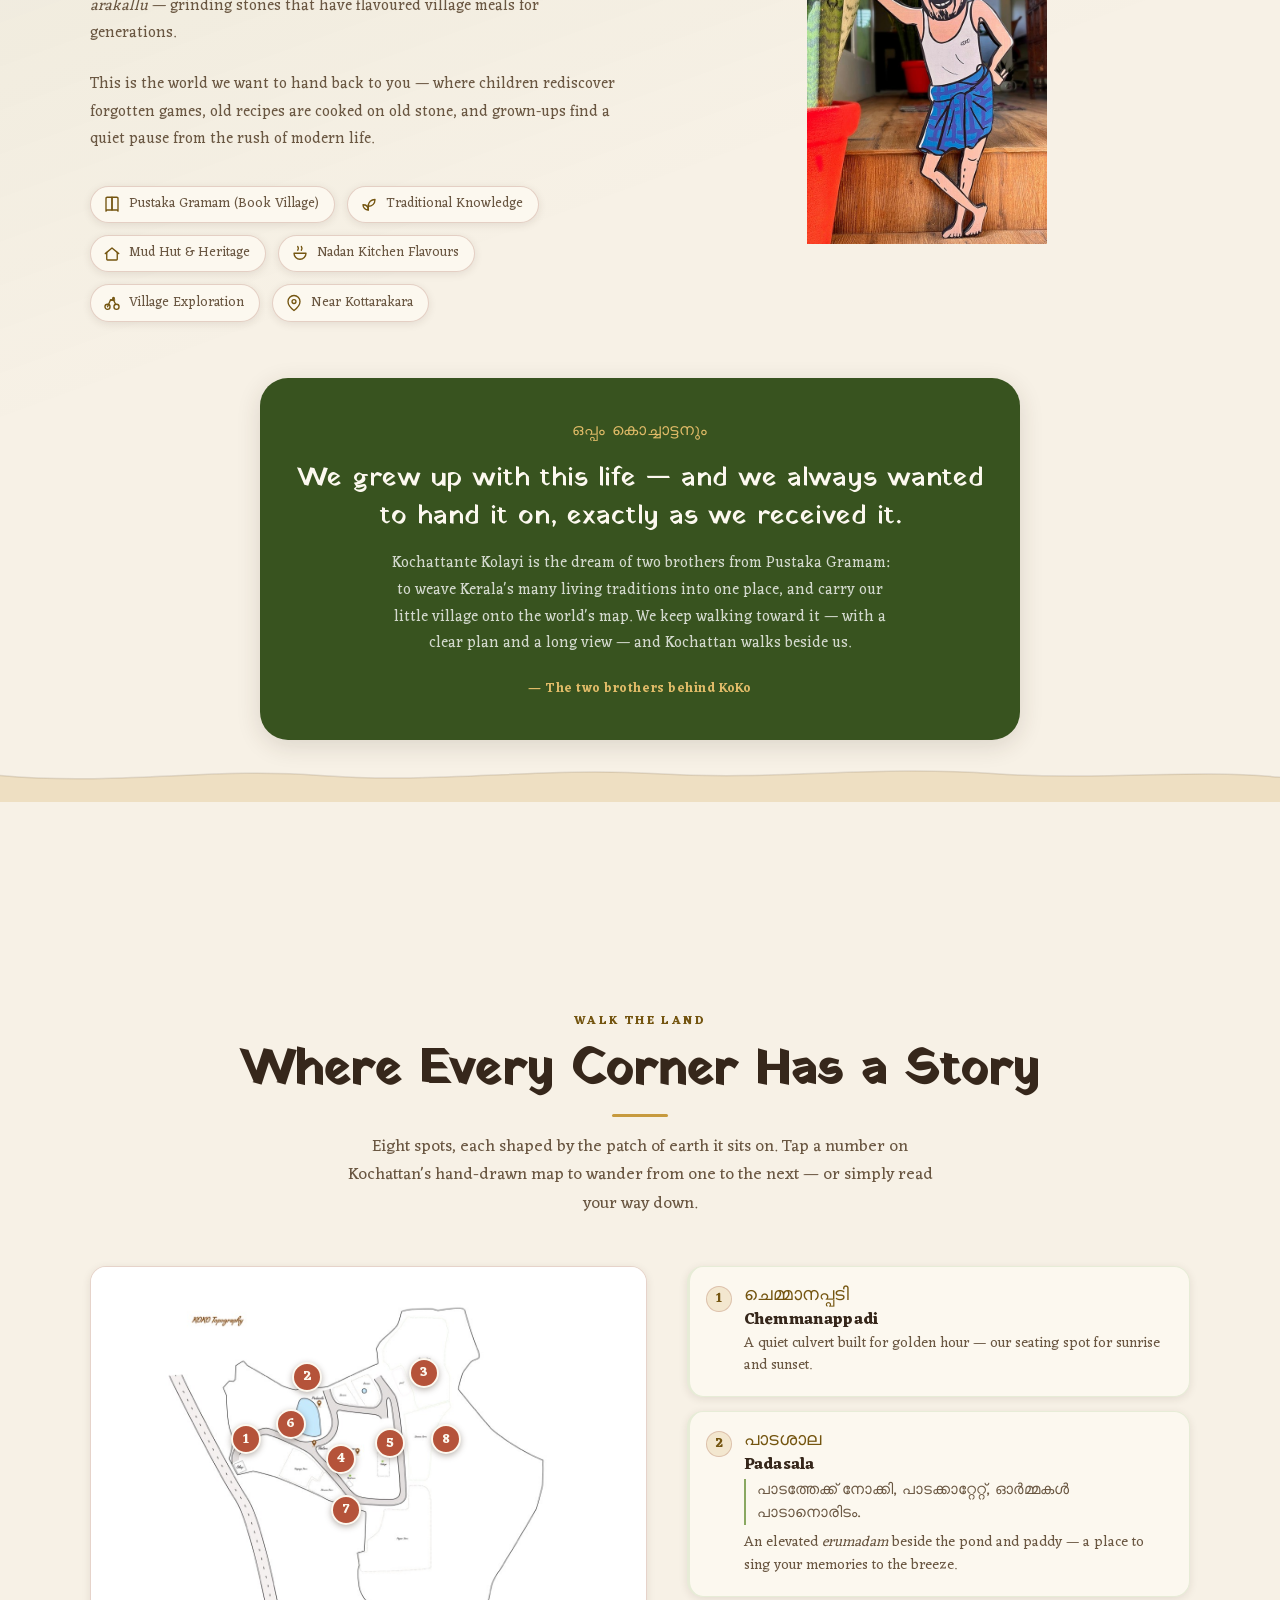
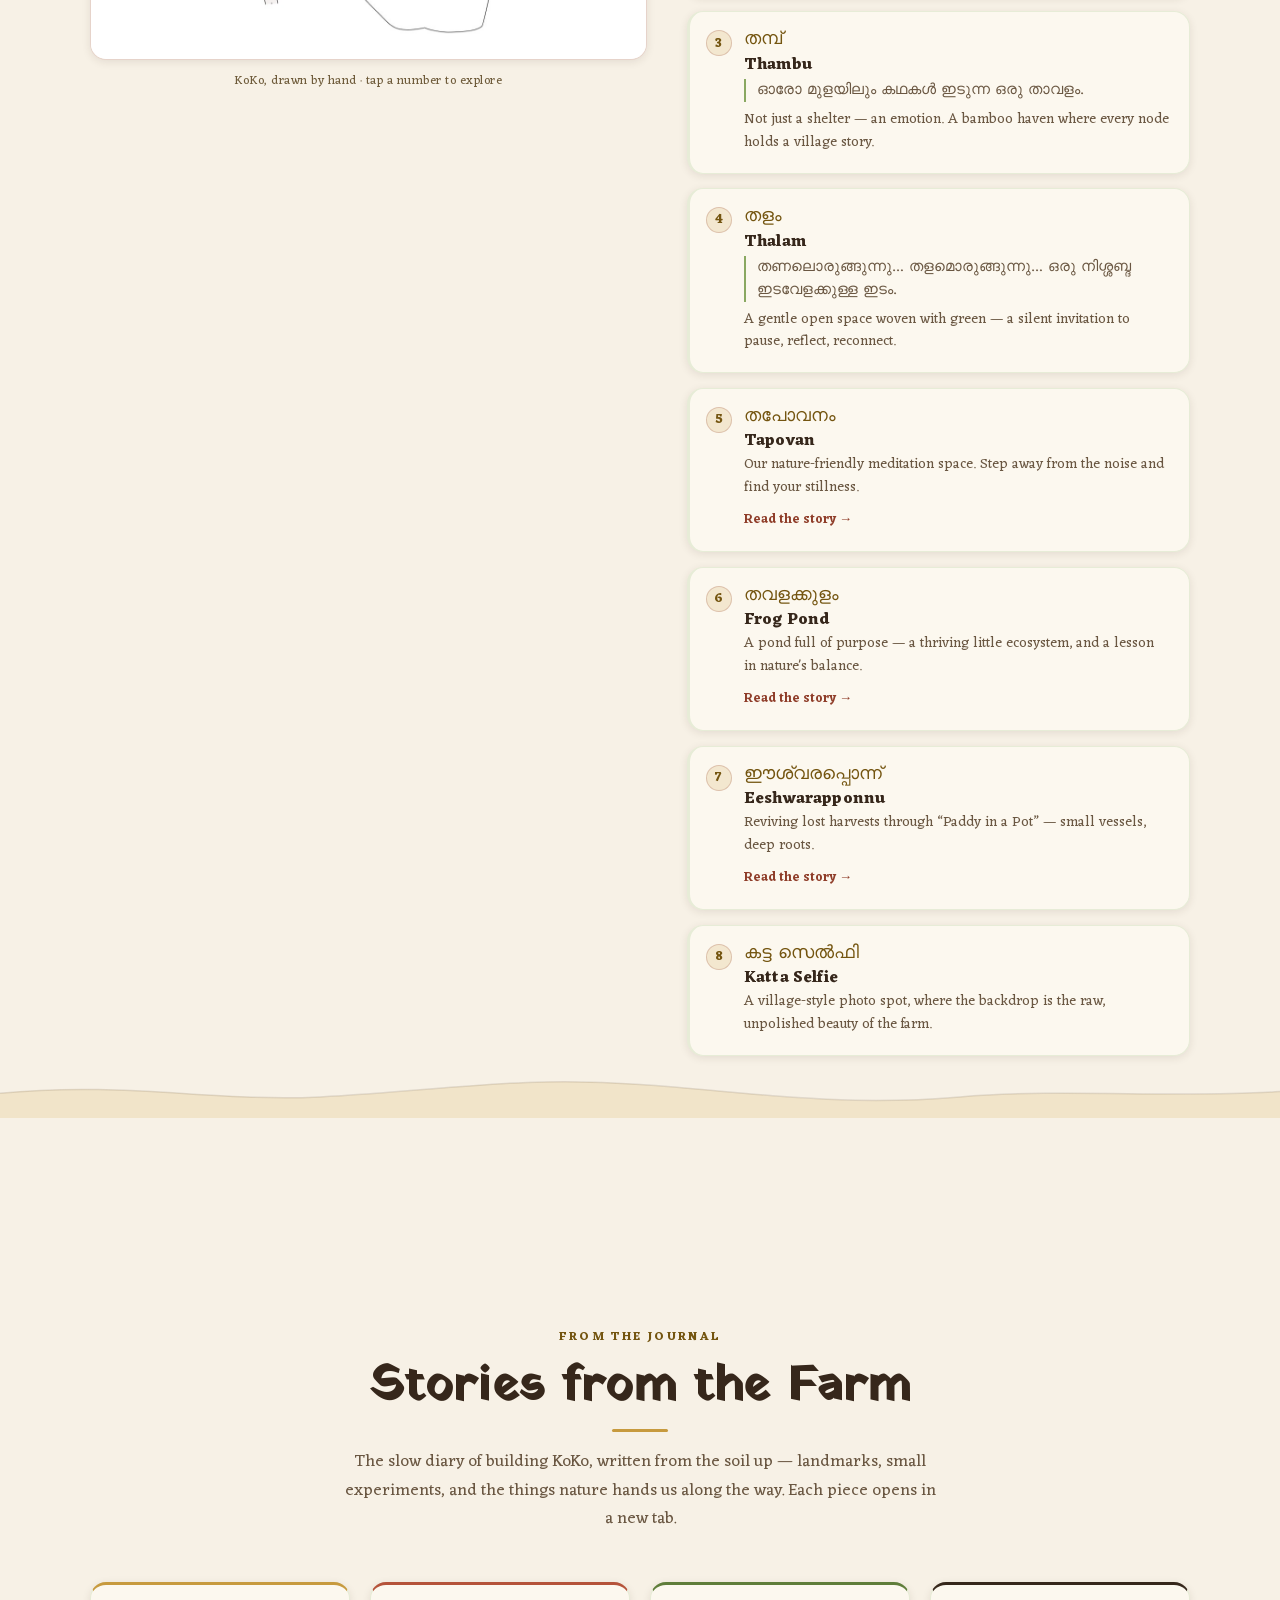
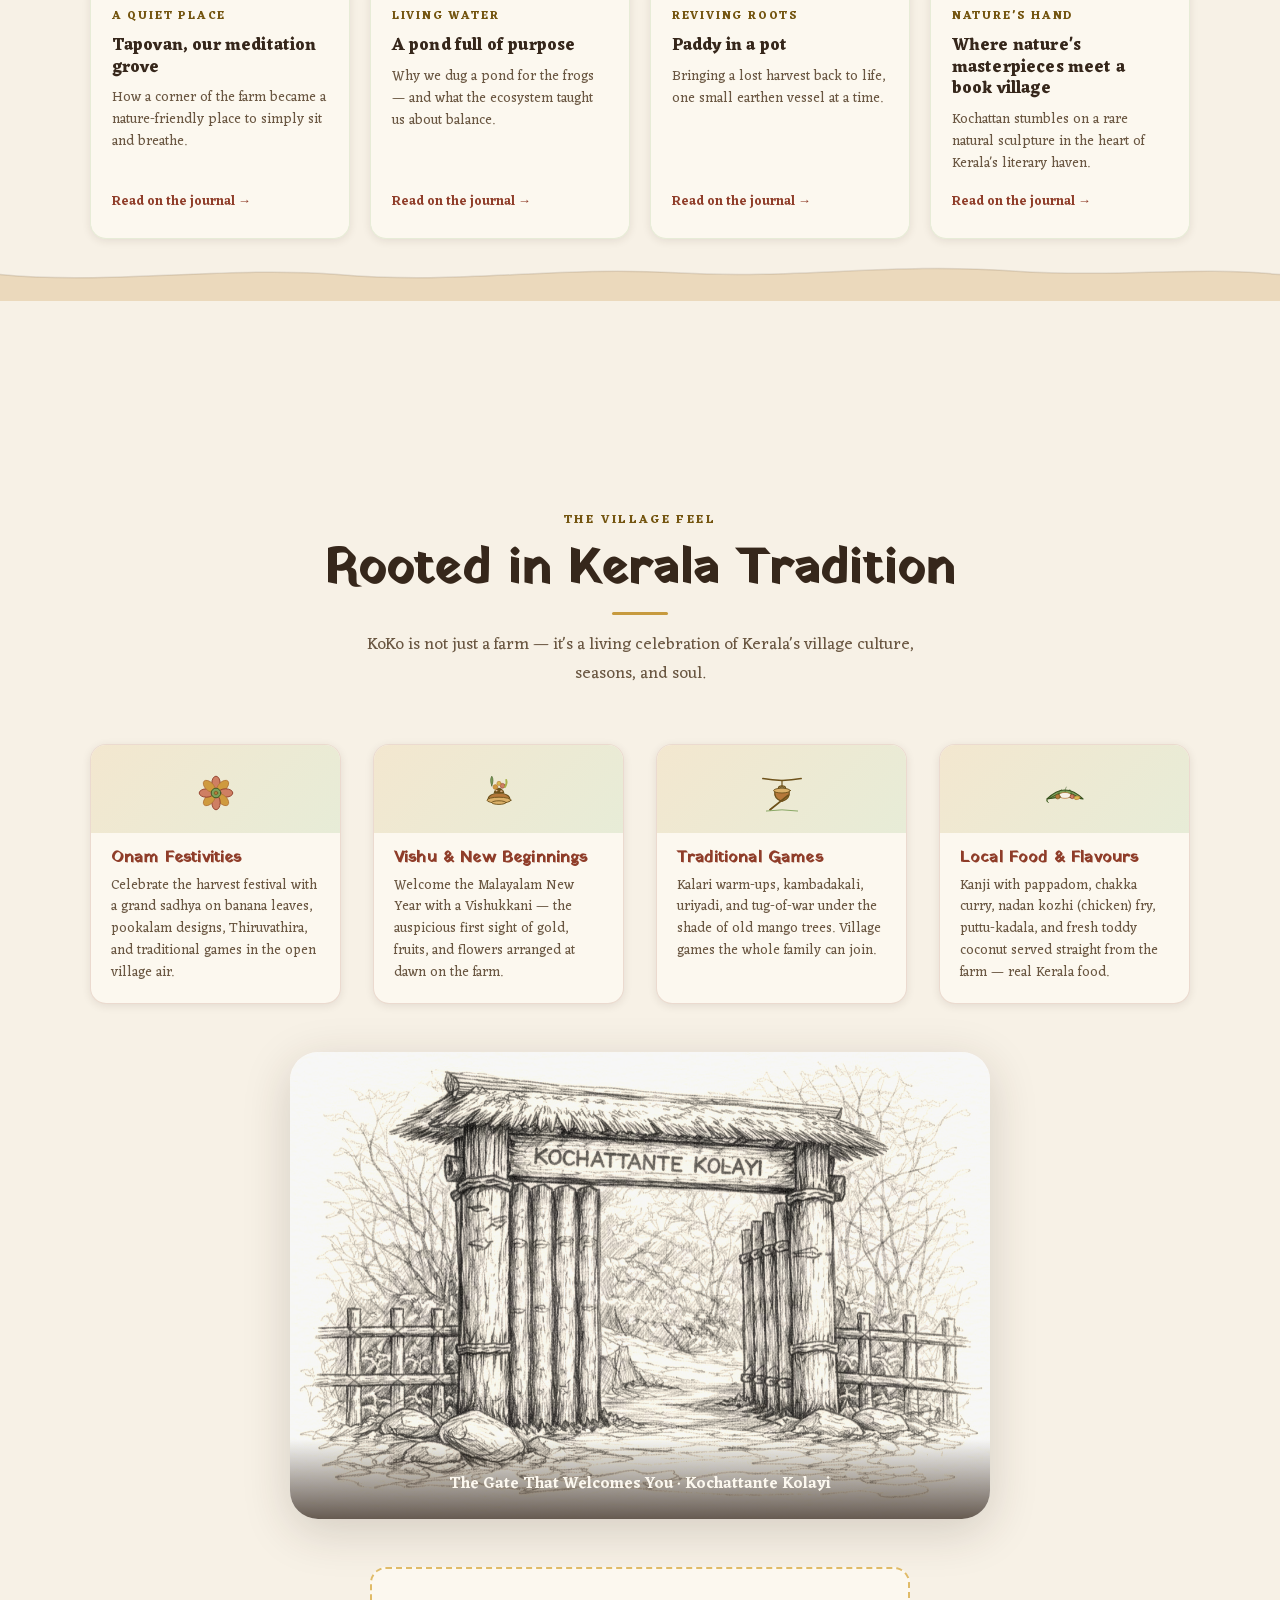
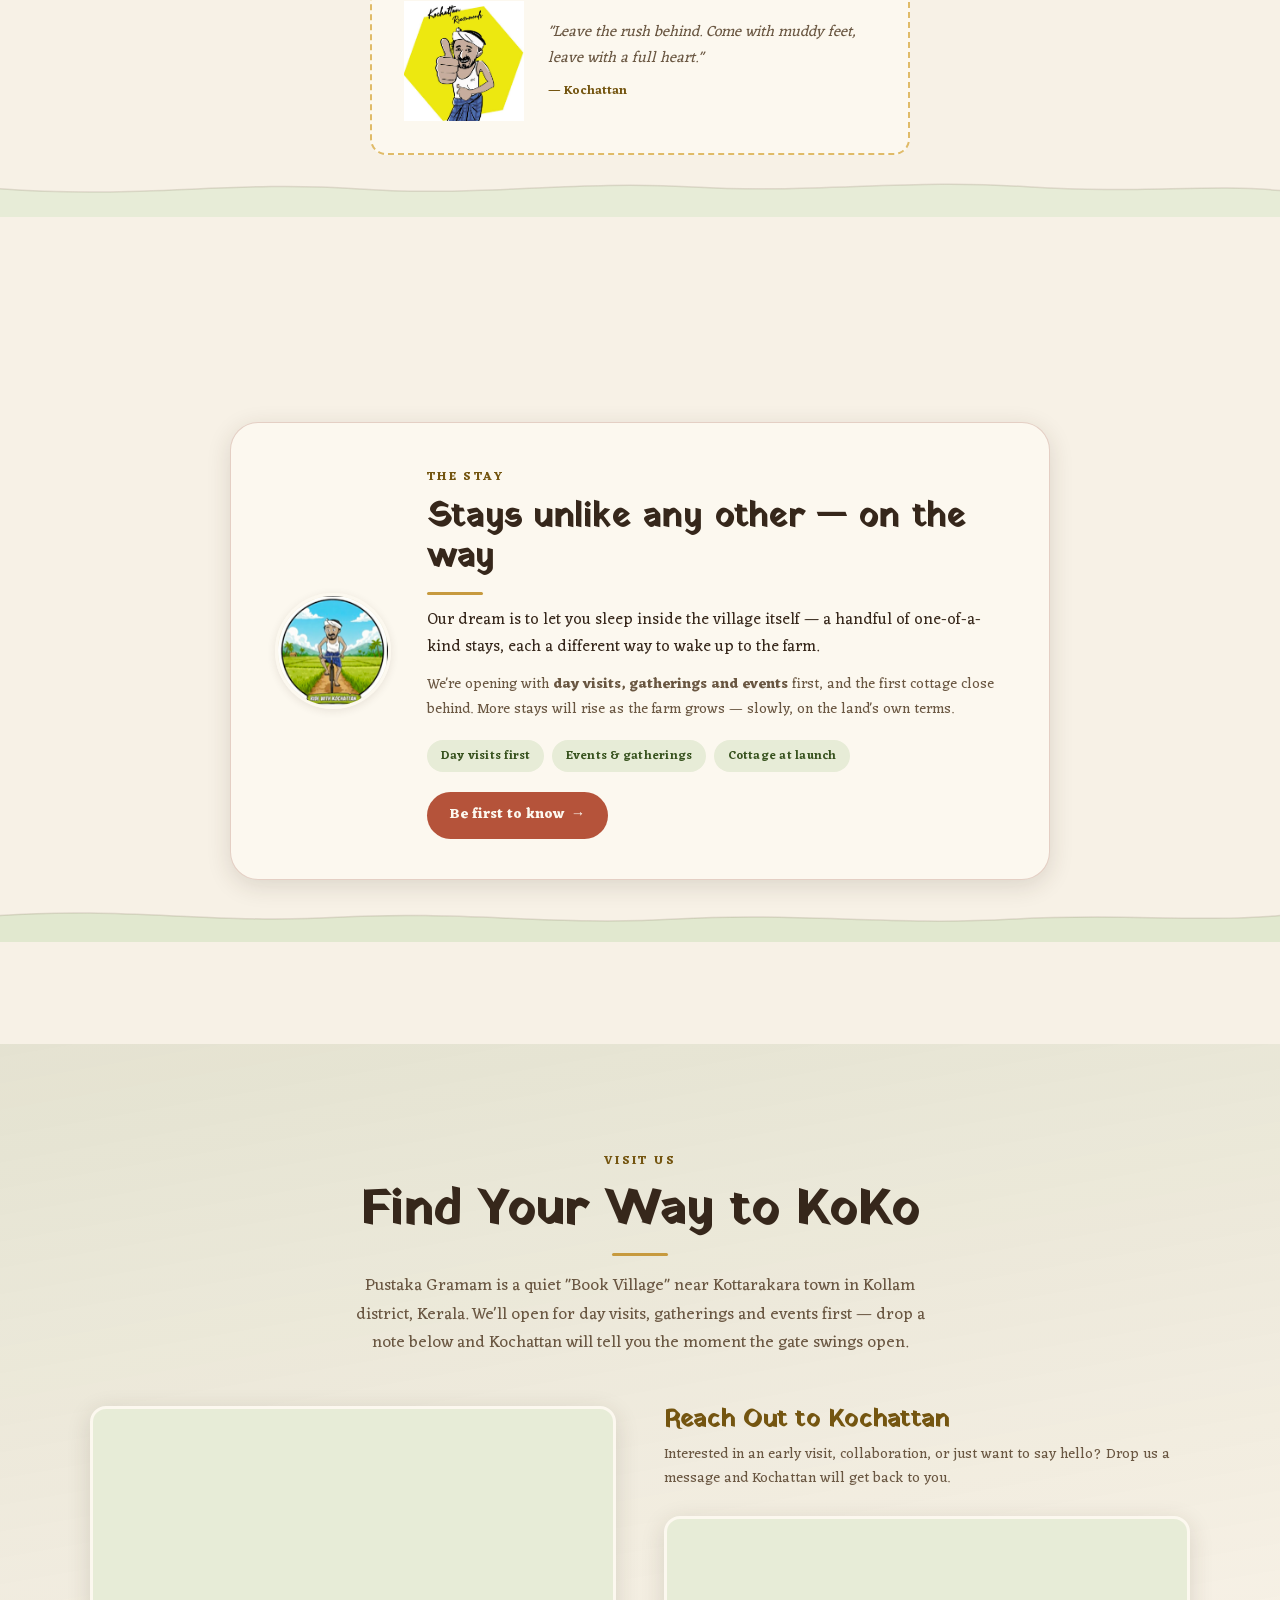
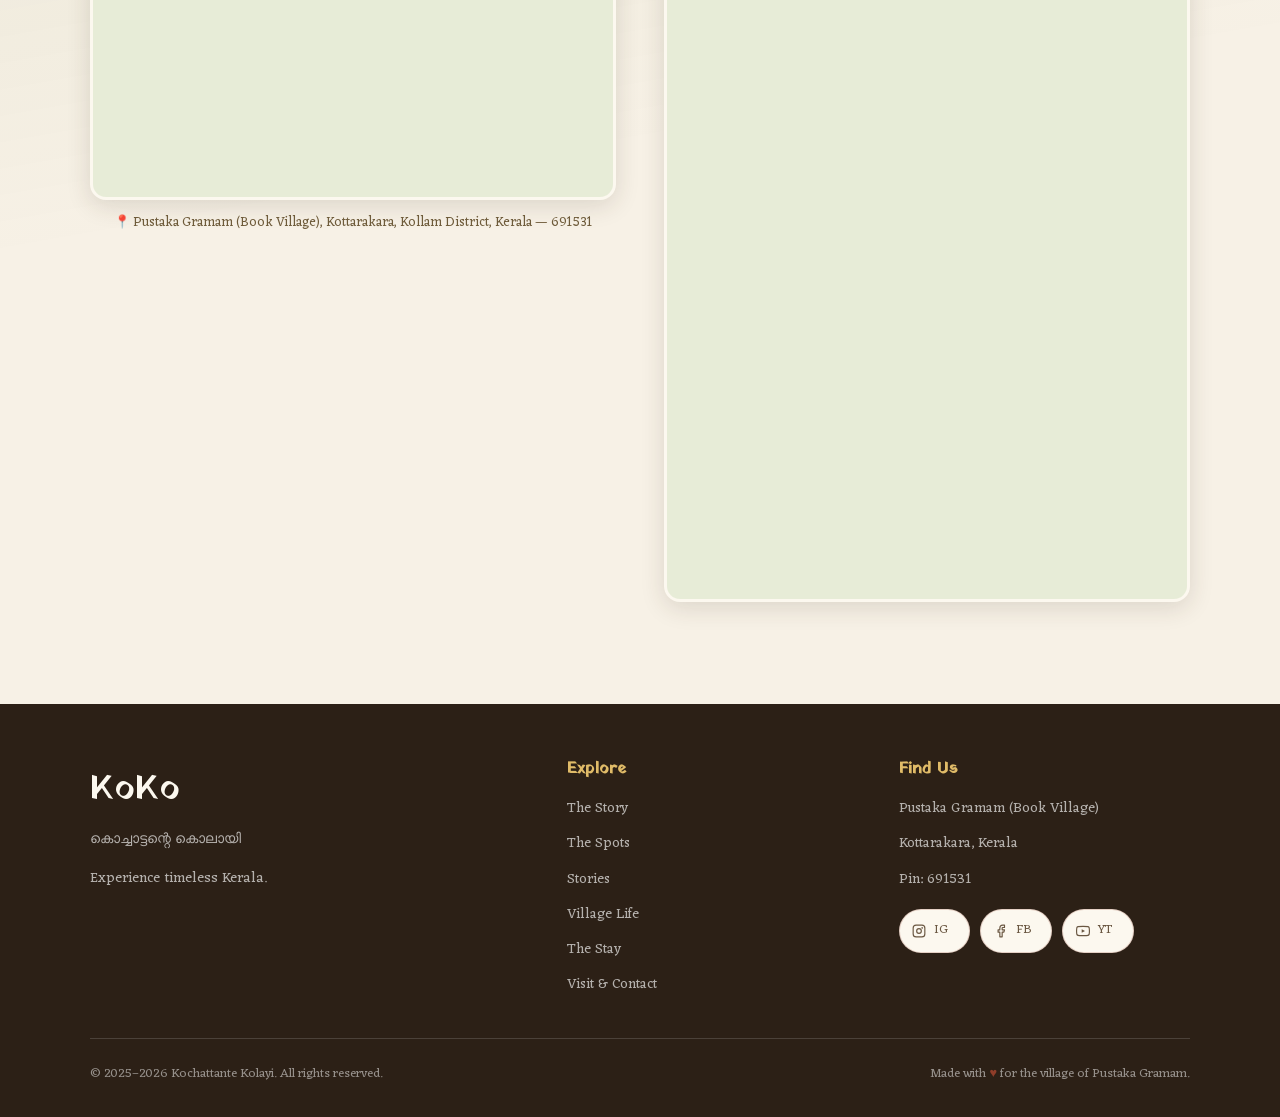
==== commit f642addd: "Remove duplicate social links from contact section" ====
--- a/index.html
+++ b/index.html
@@ -718,34 +718,6 @@
             >Loading…</iframe>
           </div>
 
-          <!-- Social links -->
-          <div class="social-links">
-            <a href="https://www.instagram.com/kochattantekolayi/" class="social-link" aria-label="KoKo on Instagram" rel="noopener noreferrer" target="_blank">
-              <!-- Instagram icon -->
-              <svg width="18" height="18" viewBox="0 0 24 24" fill="none" stroke="currentColor" stroke-width="2" stroke-linecap="round" stroke-linejoin="round" aria-hidden="true">
-                <rect x="2" y="2" width="20" height="20" rx="5" ry="5"/>
-                <circle cx="12" cy="12" r="4"/>
-                <circle cx="17.5" cy="6.5" r="0.5" fill="currentColor"/>
-              </svg>
-              Instagram
-            </a>
-            <a href="https://www.facebook.com/people/Kochattante-Kolayi/61561597810094/" class="social-link" aria-label="KoKo on Facebook" rel="noopener noreferrer" target="_blank">
-              <!-- Facebook icon -->
-              <svg width="18" height="18" viewBox="0 0 24 24" fill="none" stroke="currentColor" stroke-width="2" stroke-linecap="round" stroke-linejoin="round" aria-hidden="true">
-                <path d="M18 2h-3a5 5 0 0 0-5 5v3H7v4h3v8h4v-8h3l1-4h-4V7a1 1 0 0 1 1-1h3z"/>
-              </svg>
-              Facebook
-            </a>
-            <a href="https://www.youtube.com/@kochattantekolayi" class="social-link" aria-label="KoKo on YouTube" rel="noopener noreferrer" target="_blank">
-              <!-- YouTube icon -->
-              <svg width="18" height="18" viewBox="0 0 24 24" fill="none" stroke="currentColor" stroke-width="2" stroke-linecap="round" stroke-linejoin="round" aria-hidden="true">
-                <path d="M22.54 6.42a2.78 2.78 0 0 0-1.95-1.96C18.88 4 12 4 12 4s-6.88 0-8.59.46A2.78 2.78 0 0 0 1.46 6.42 29 29 0 0 0 1 12a29 29 0 0 0 .46 5.58 2.78 2.78 0 0 0 1.95 1.96C5.12 20 12 20 12 20s6.88 0 8.59-.46a2.78 2.78 0 0 0 1.96-1.96A29 29 0 0 0 23 12a29 29 0 0 0-.46-5.58z"/>
-                <polygon points="9.75 15.02 15.5 12 9.75 8.98 9.75 15.02" fill="currentColor" stroke="none"/>
-              </svg>
-              YouTube
-            </a>
-          </div>
-
         </div>
 
       </div>
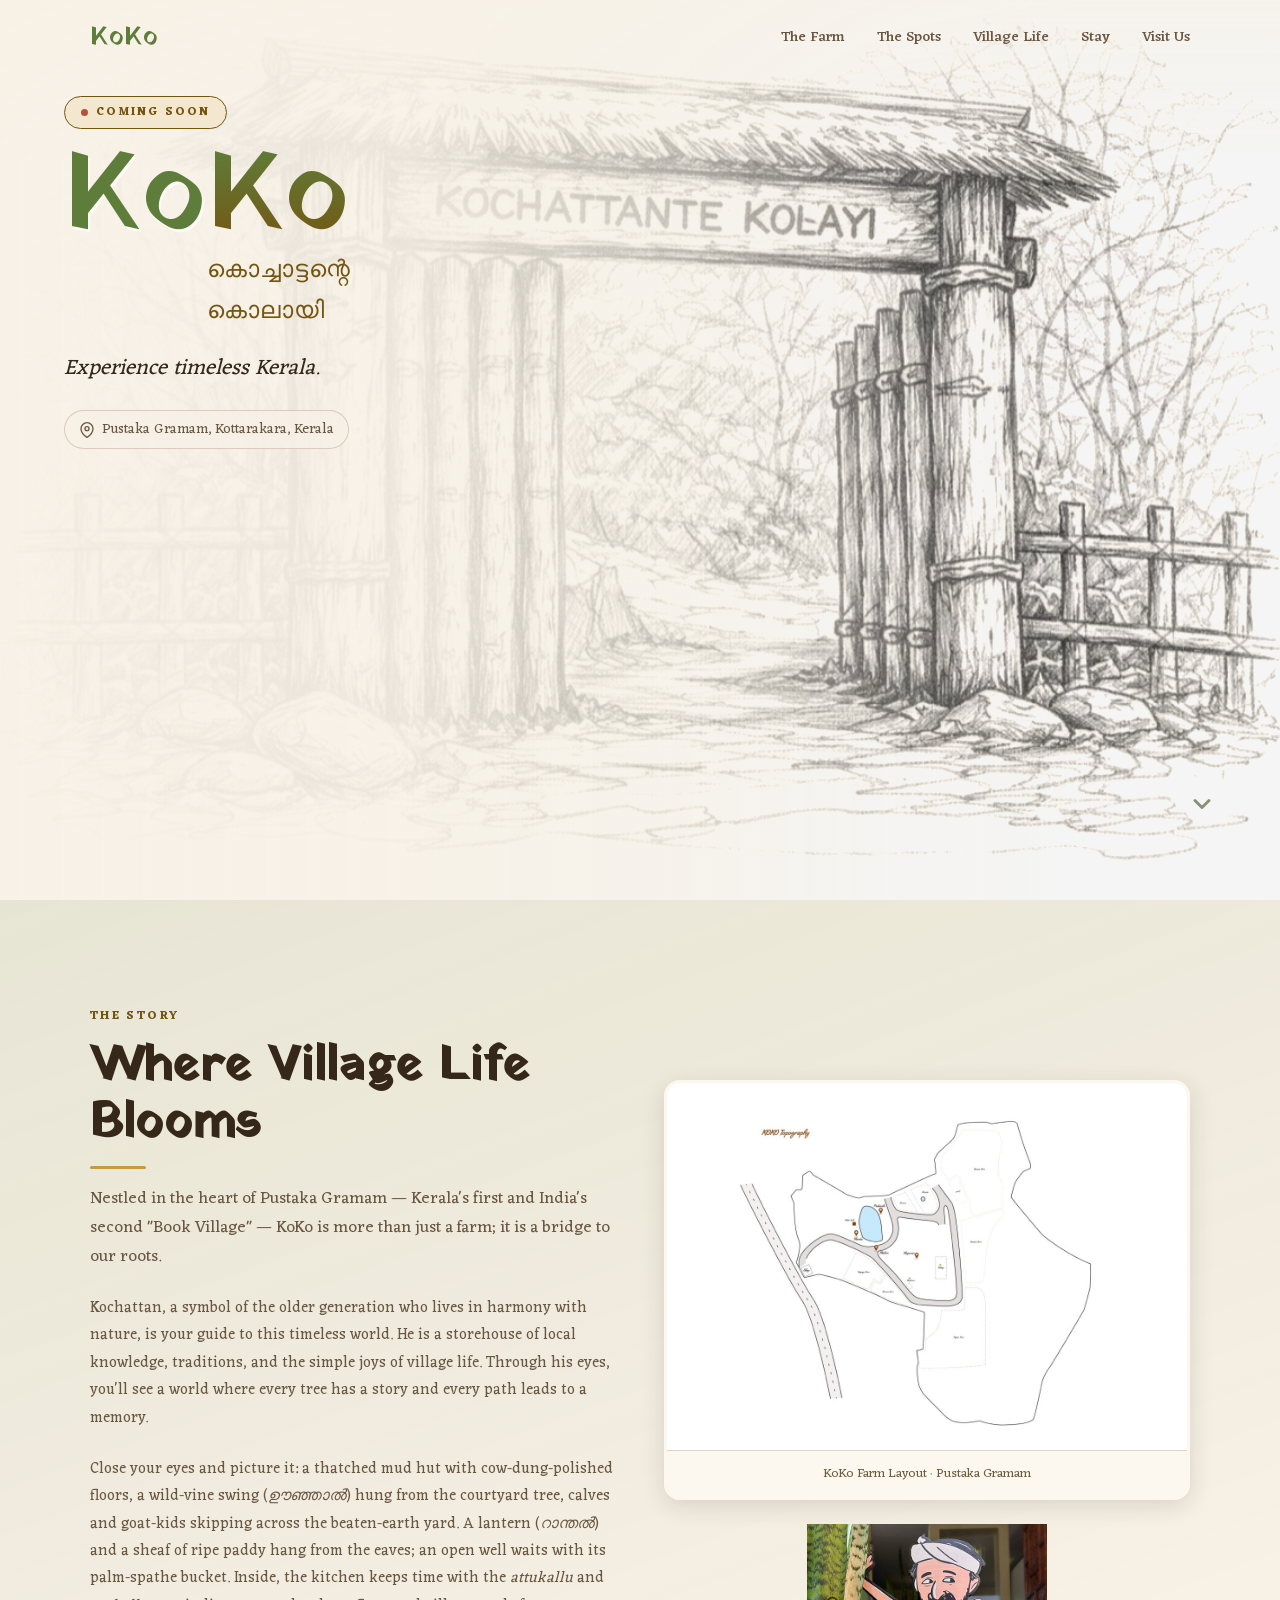
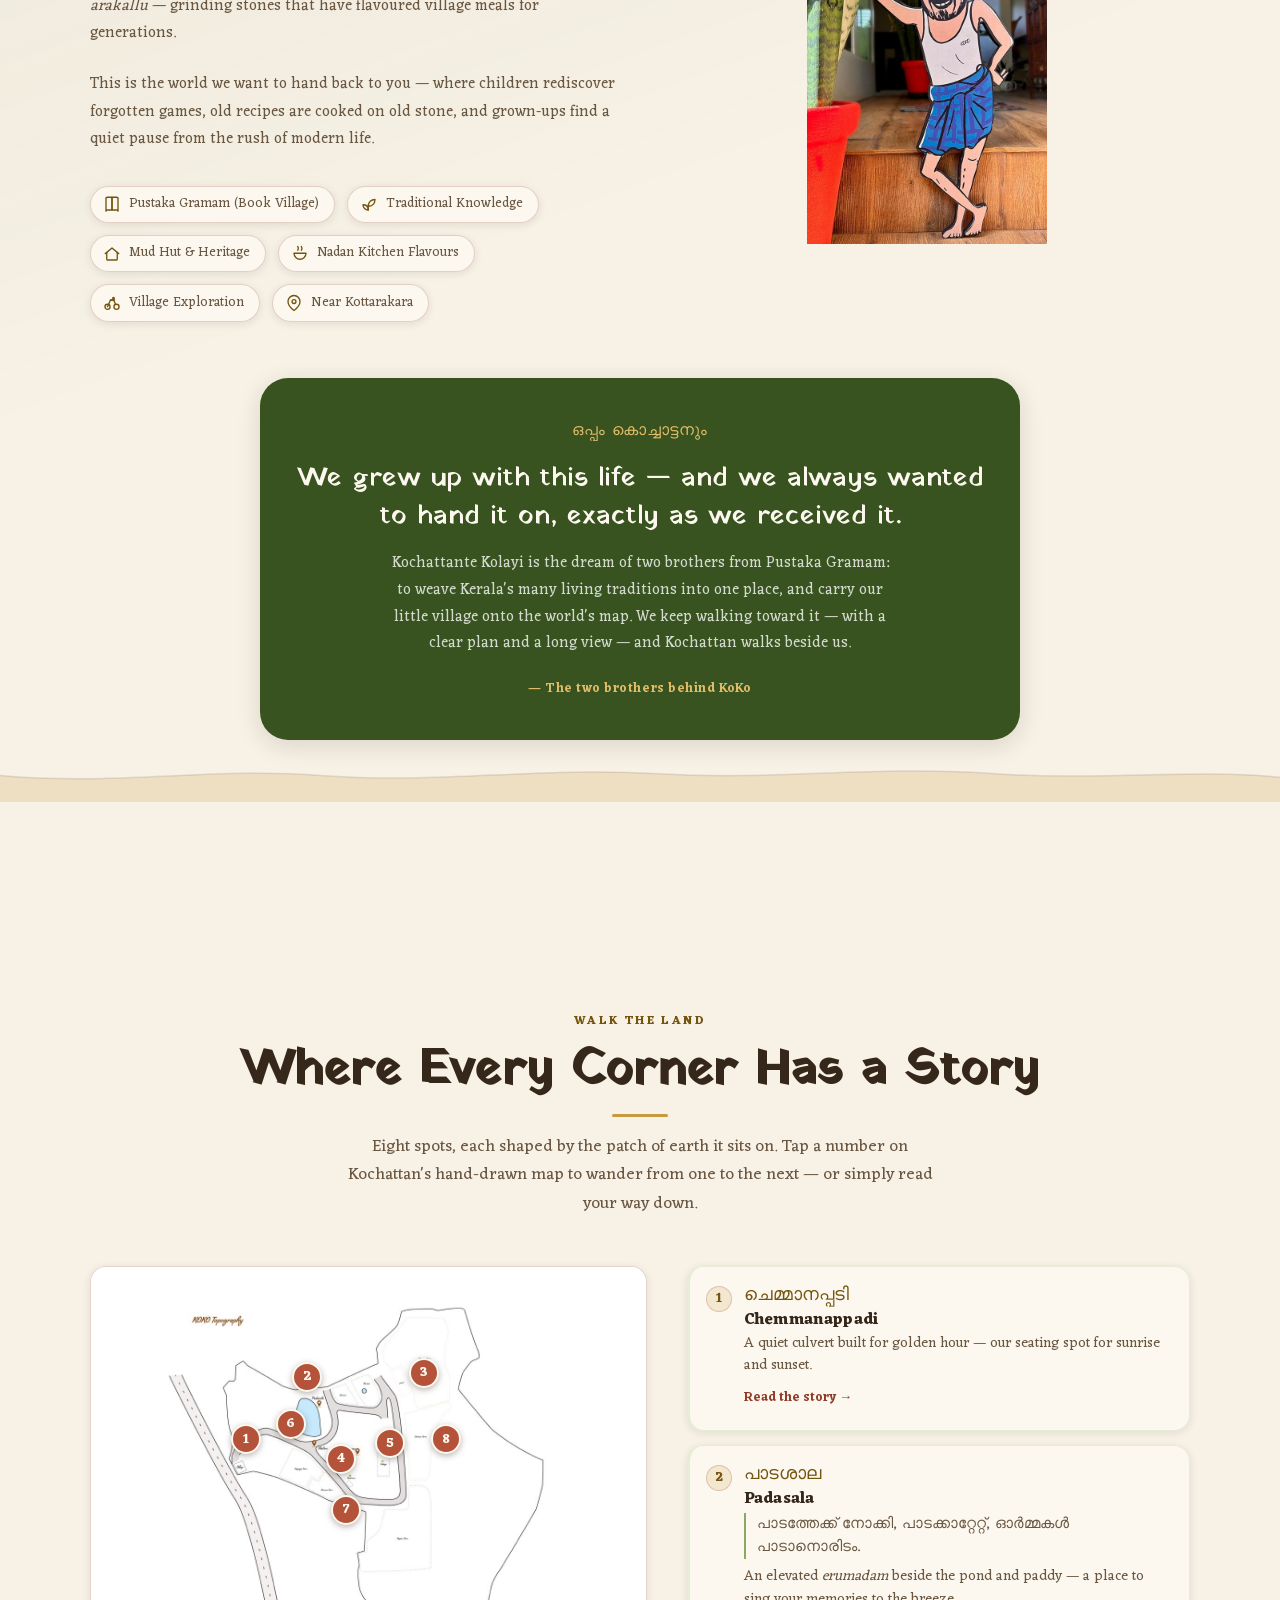
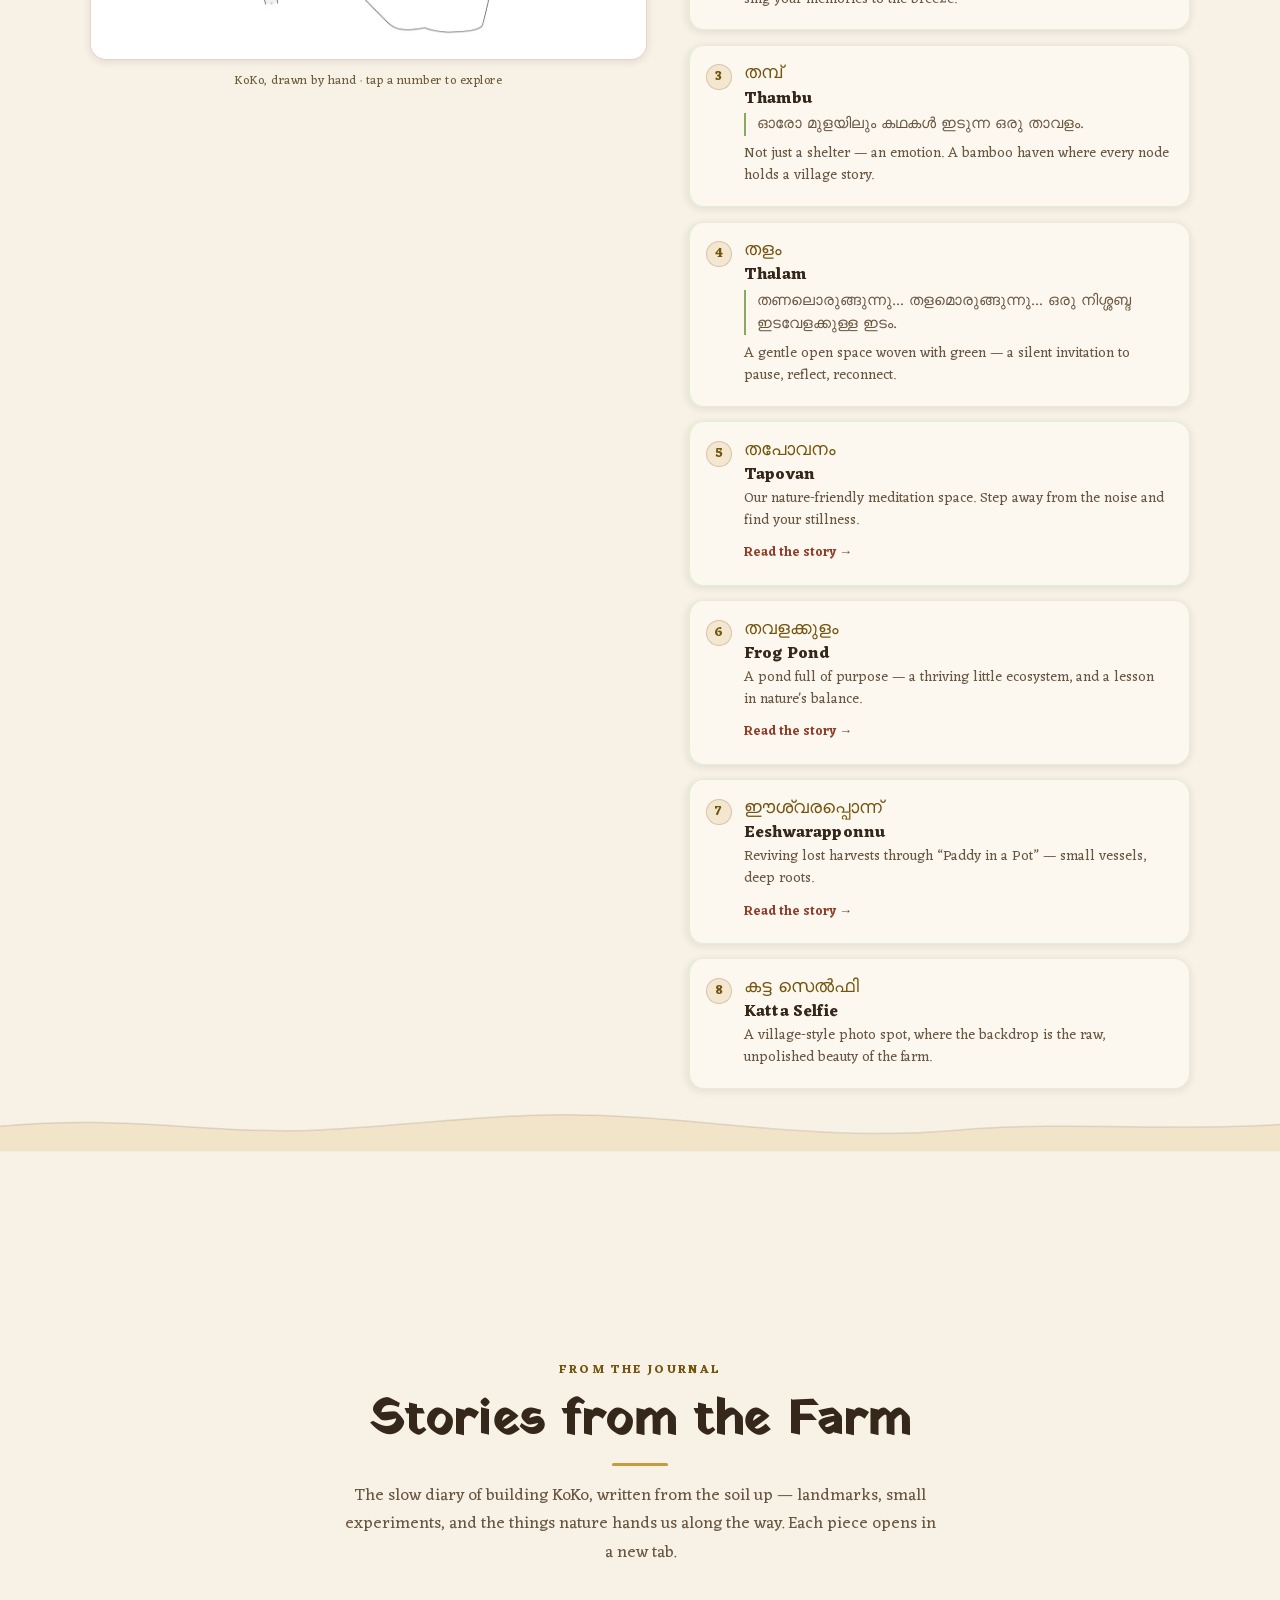
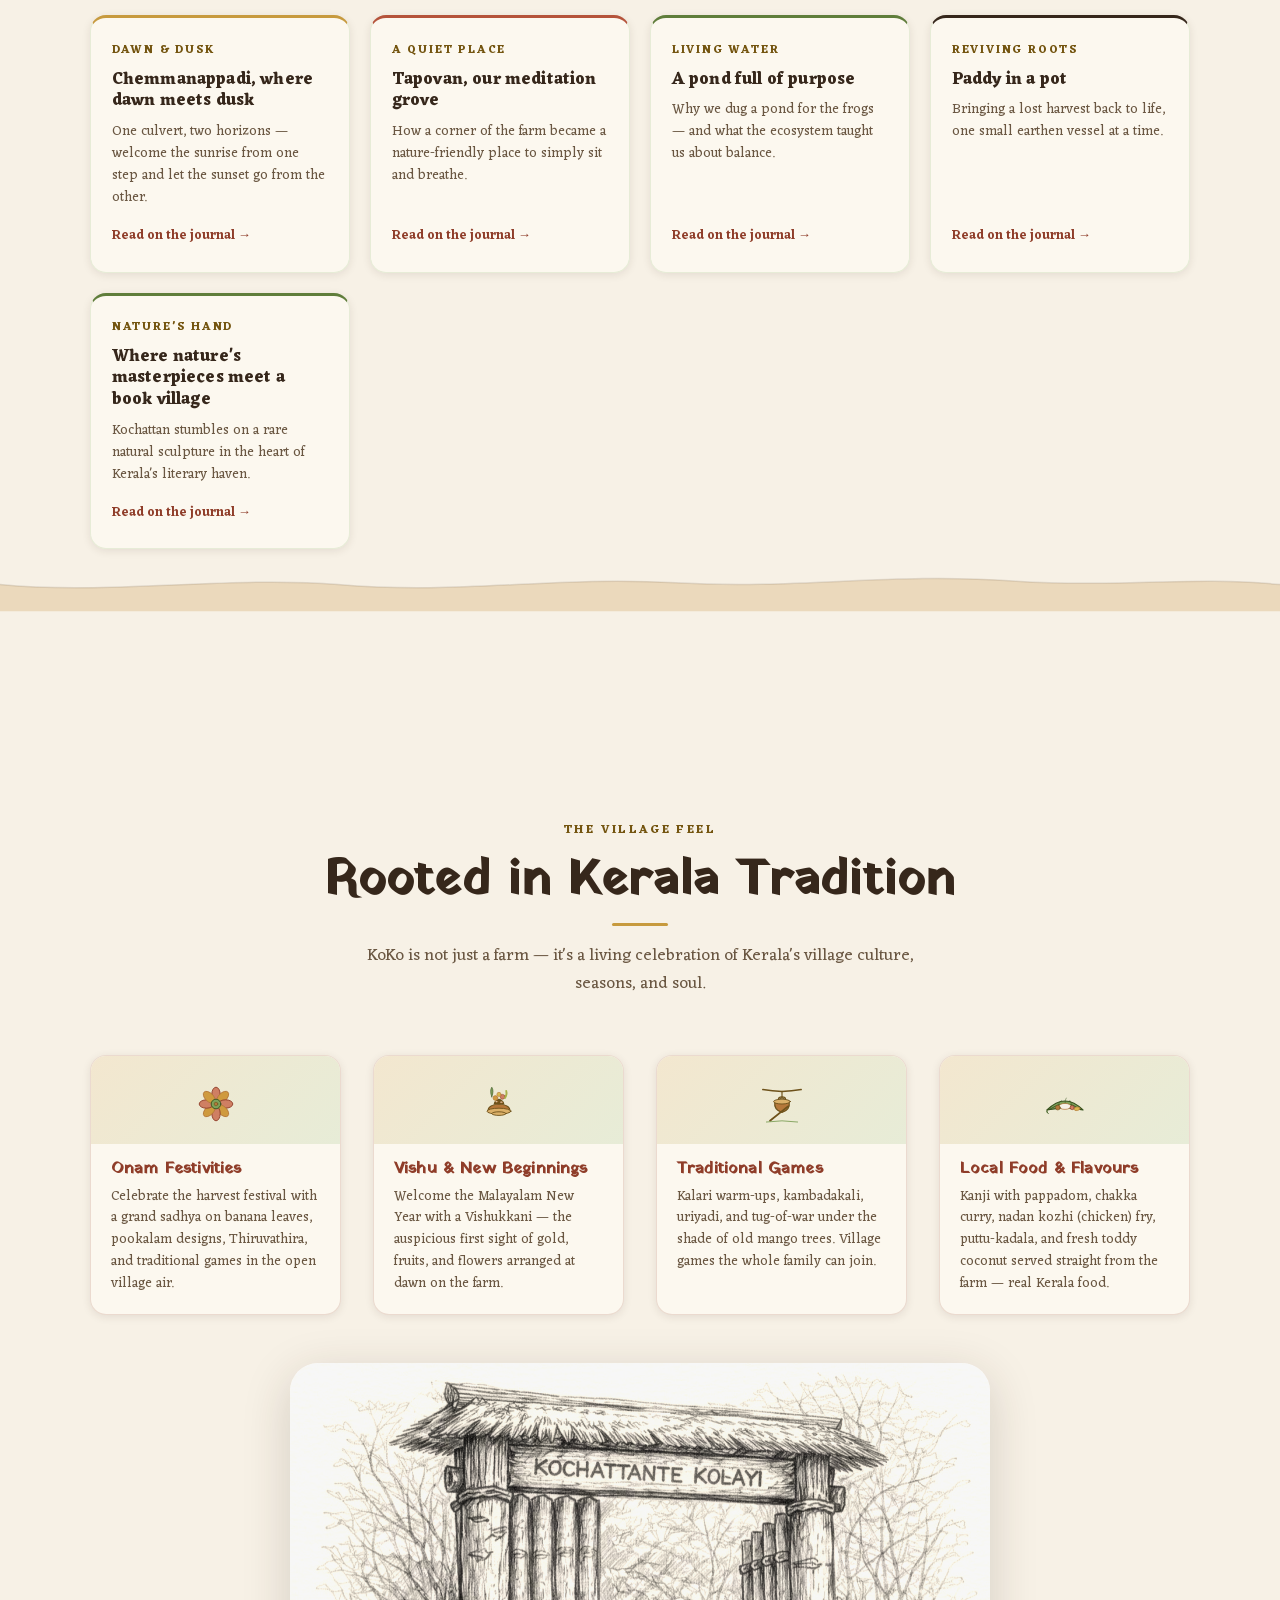
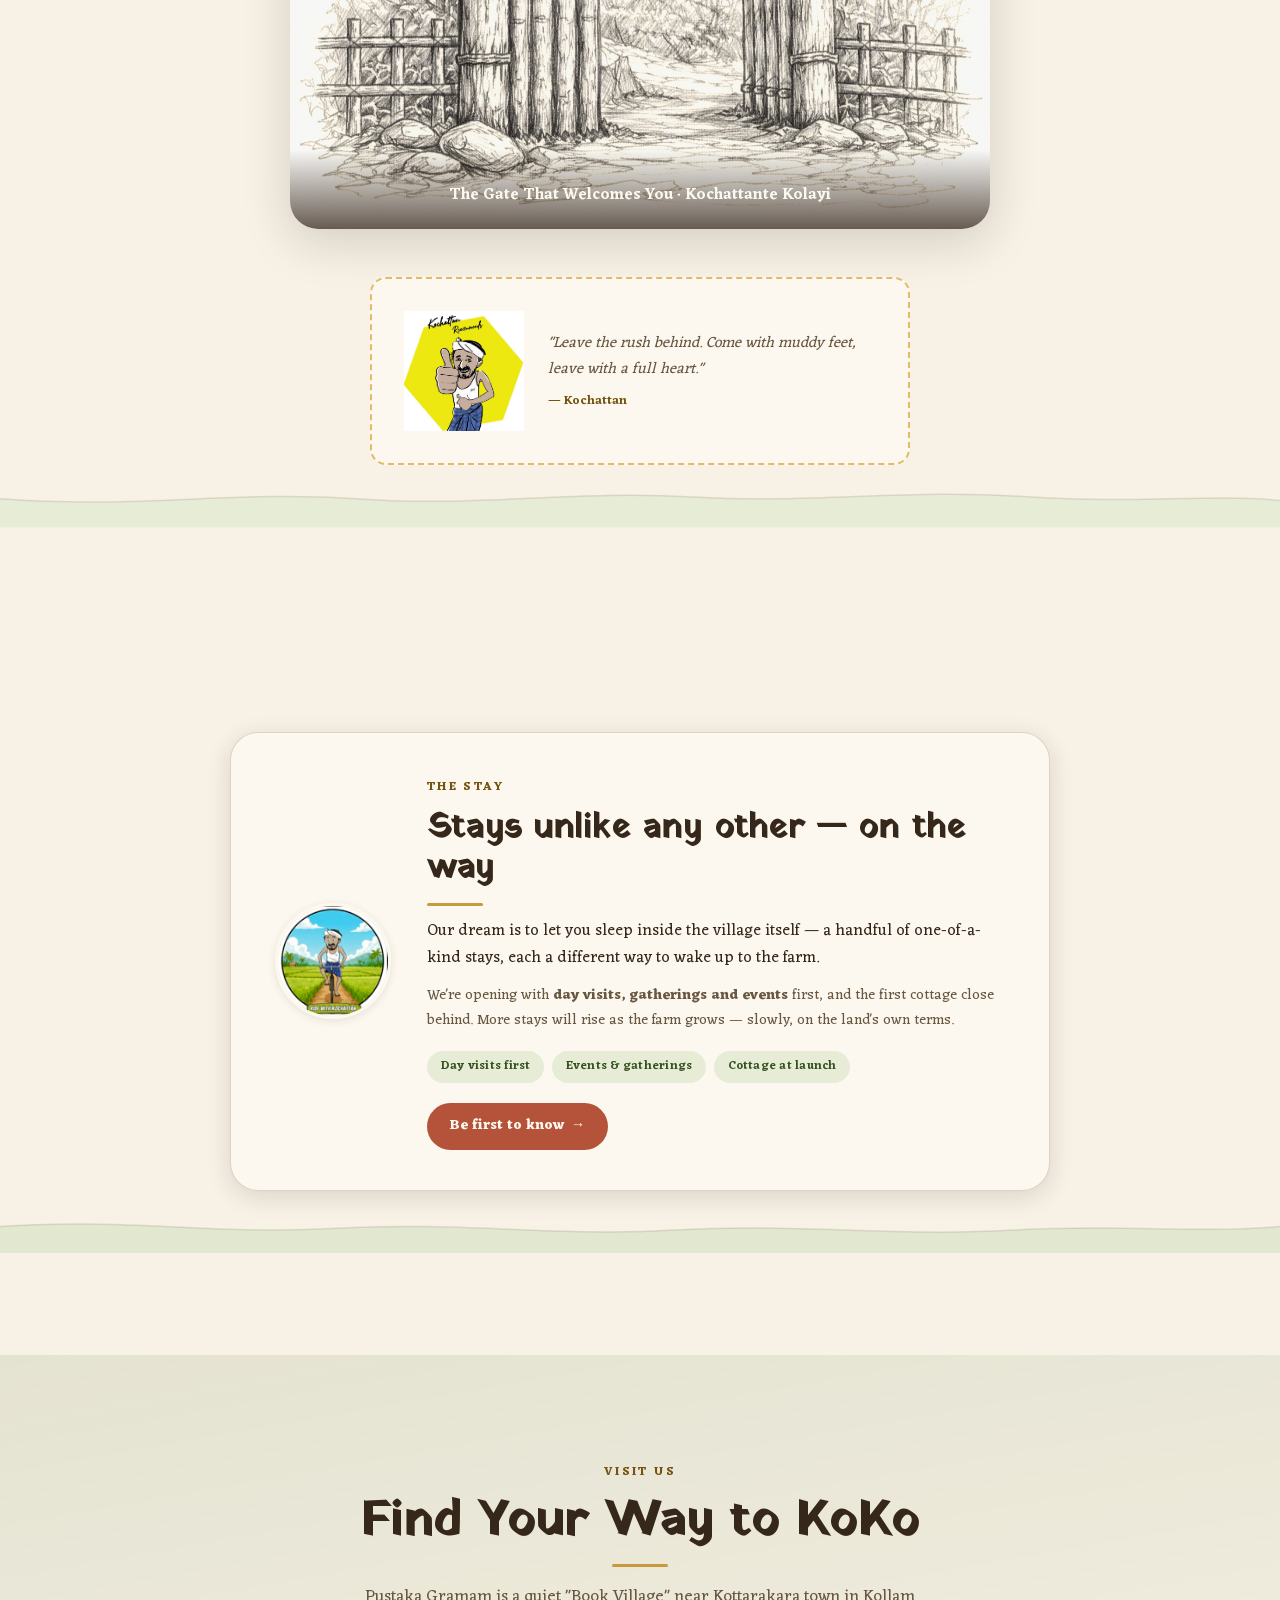
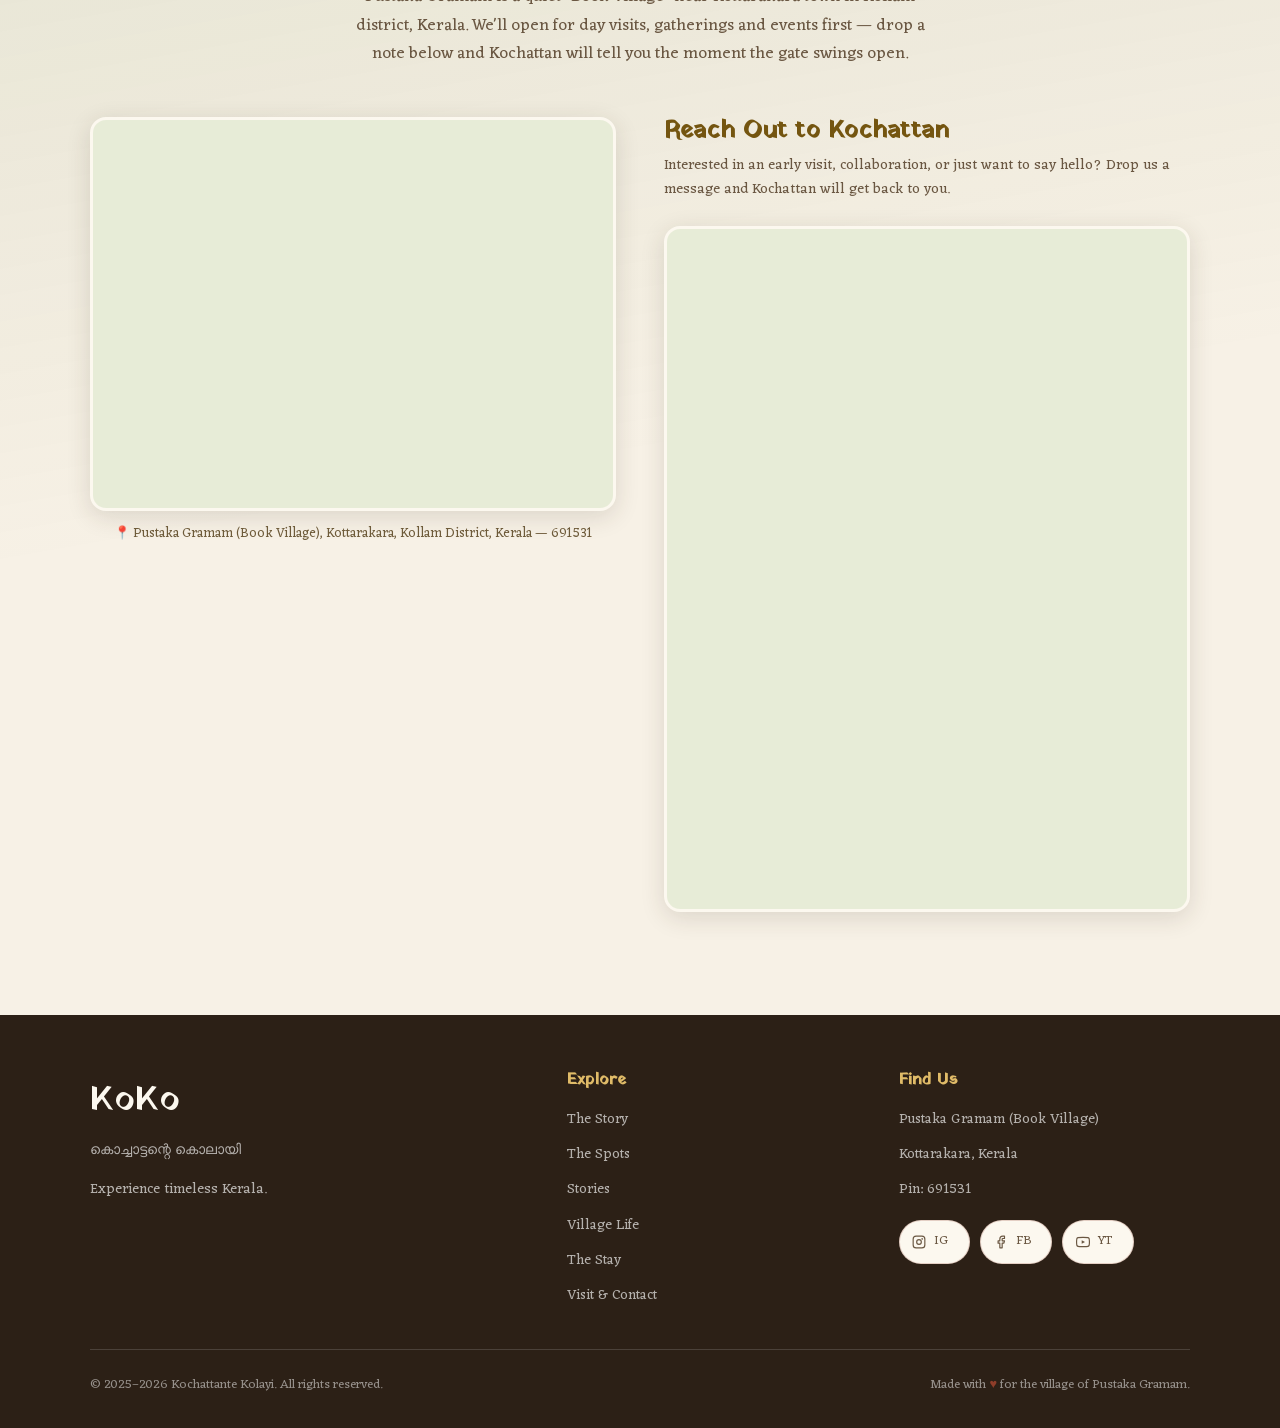
==== commit aa323ef2: "Link Chemmanappadi spot to its journal story" ====
--- a/index.html
+++ b/index.html
@@ -318,6 +318,7 @@
             <div class="spot-ml-title" lang="ml">ചെമ്മാനപ്പടി</div>
             <h3>Chemmanappadi</h3>
             <p class="spot-en">A quiet culvert built for golden hour — our seating spot for sunrise and sunset.</p>
+            <a class="spot-story" href="https://njagadenadu.blogspot.com/2026/06/blog-post.html" target="_blank" rel="noopener noreferrer">Read the story <span aria-hidden="true">→</span></a>
           </li>
 
           <li class="spot-card" id="spot-padasala" data-spot="padasala">
@@ -401,6 +402,15 @@
       </div>
 
       <ul class="stories-grid" role="list">
+
+        <li class="story-card reveal">
+          <a href="https://njagadenadu.blogspot.com/2026/06/blog-post.html" target="_blank" rel="noopener noreferrer">
+            <span class="story-eyebrow">Dawn &amp; Dusk</span>
+            <h3>Chemmanappadi, where dawn meets dusk</h3>
+            <p>One culvert, two horizons — welcome the sunrise from one step and let the sunset go from the other.</p>
+            <span class="story-link">Read on the journal <span aria-hidden="true">→</span></span>
+          </a>
+        </li>
 
         <li class="story-card reveal">
           <a href="https://idea-factory-in.blogspot.com/2025/10/explore-koko-tapovan-natural-meditation.html" target="_blank" rel="noopener noreferrer">
